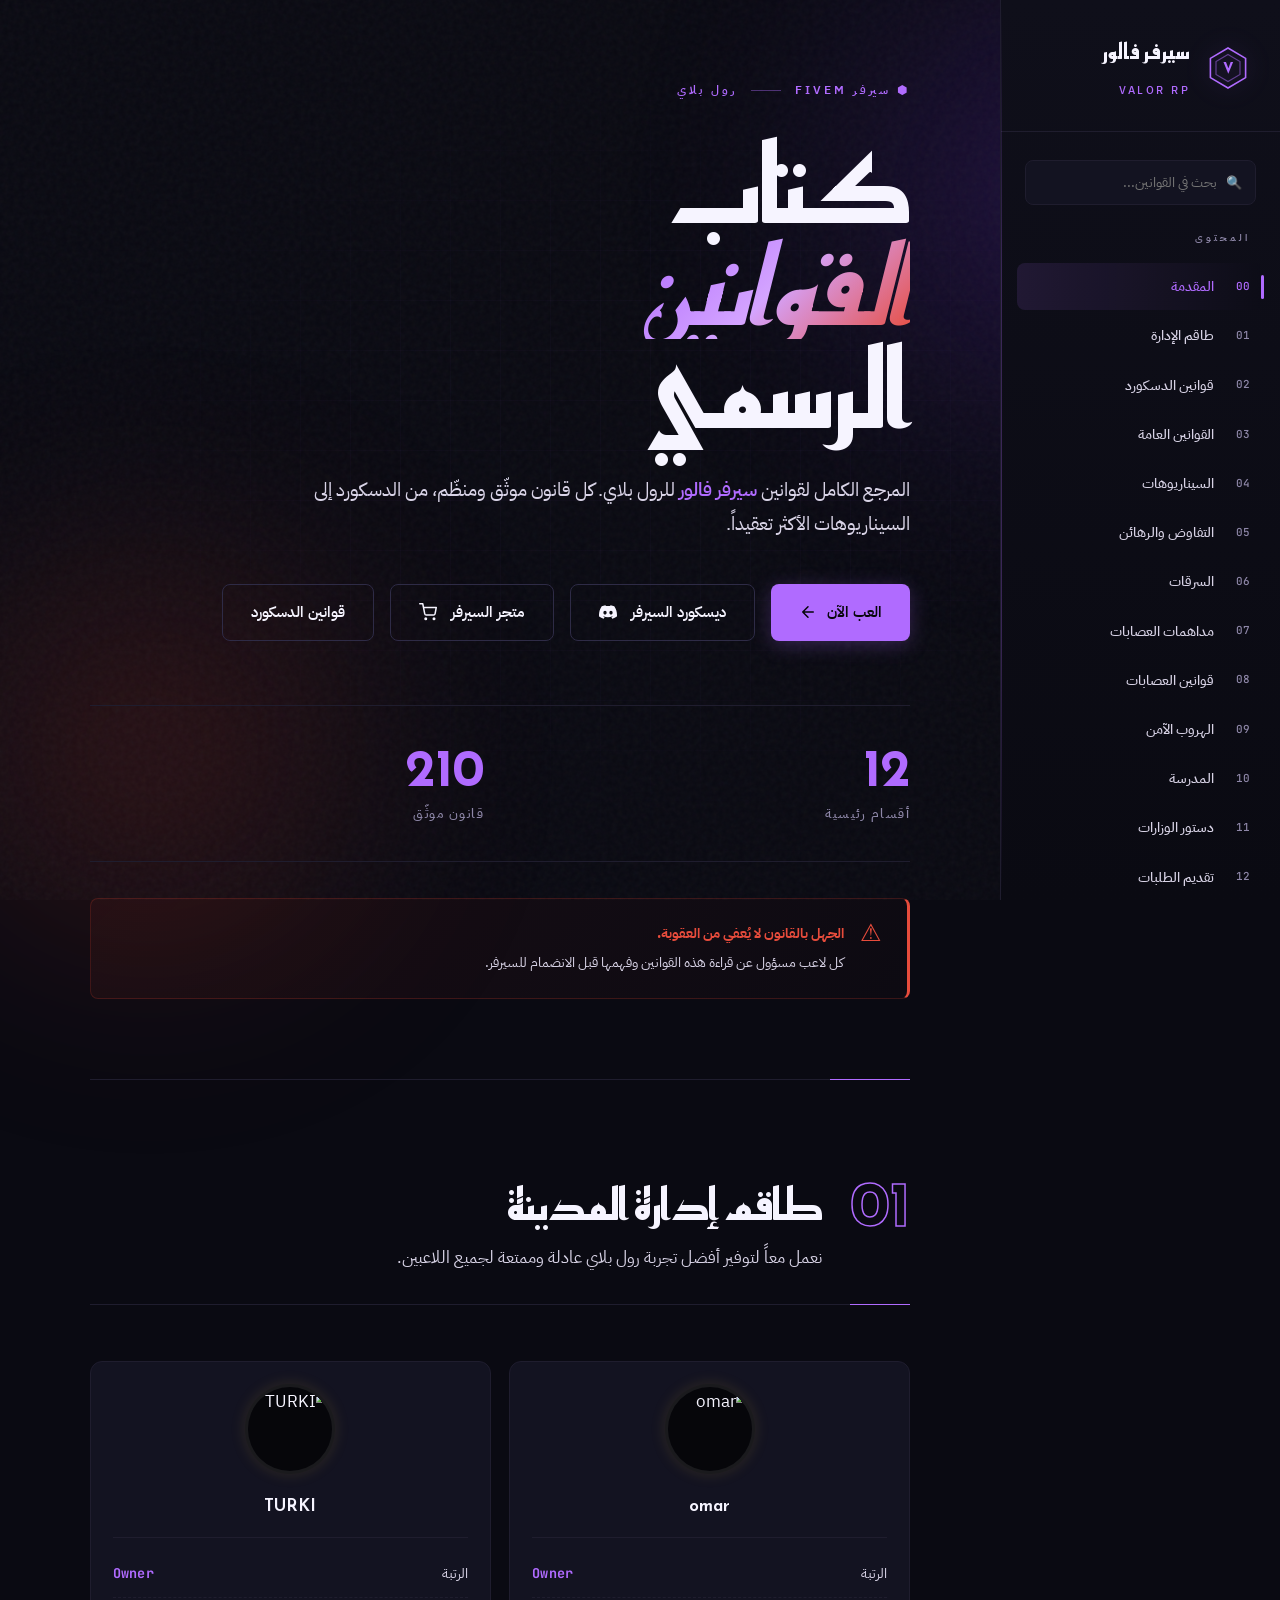
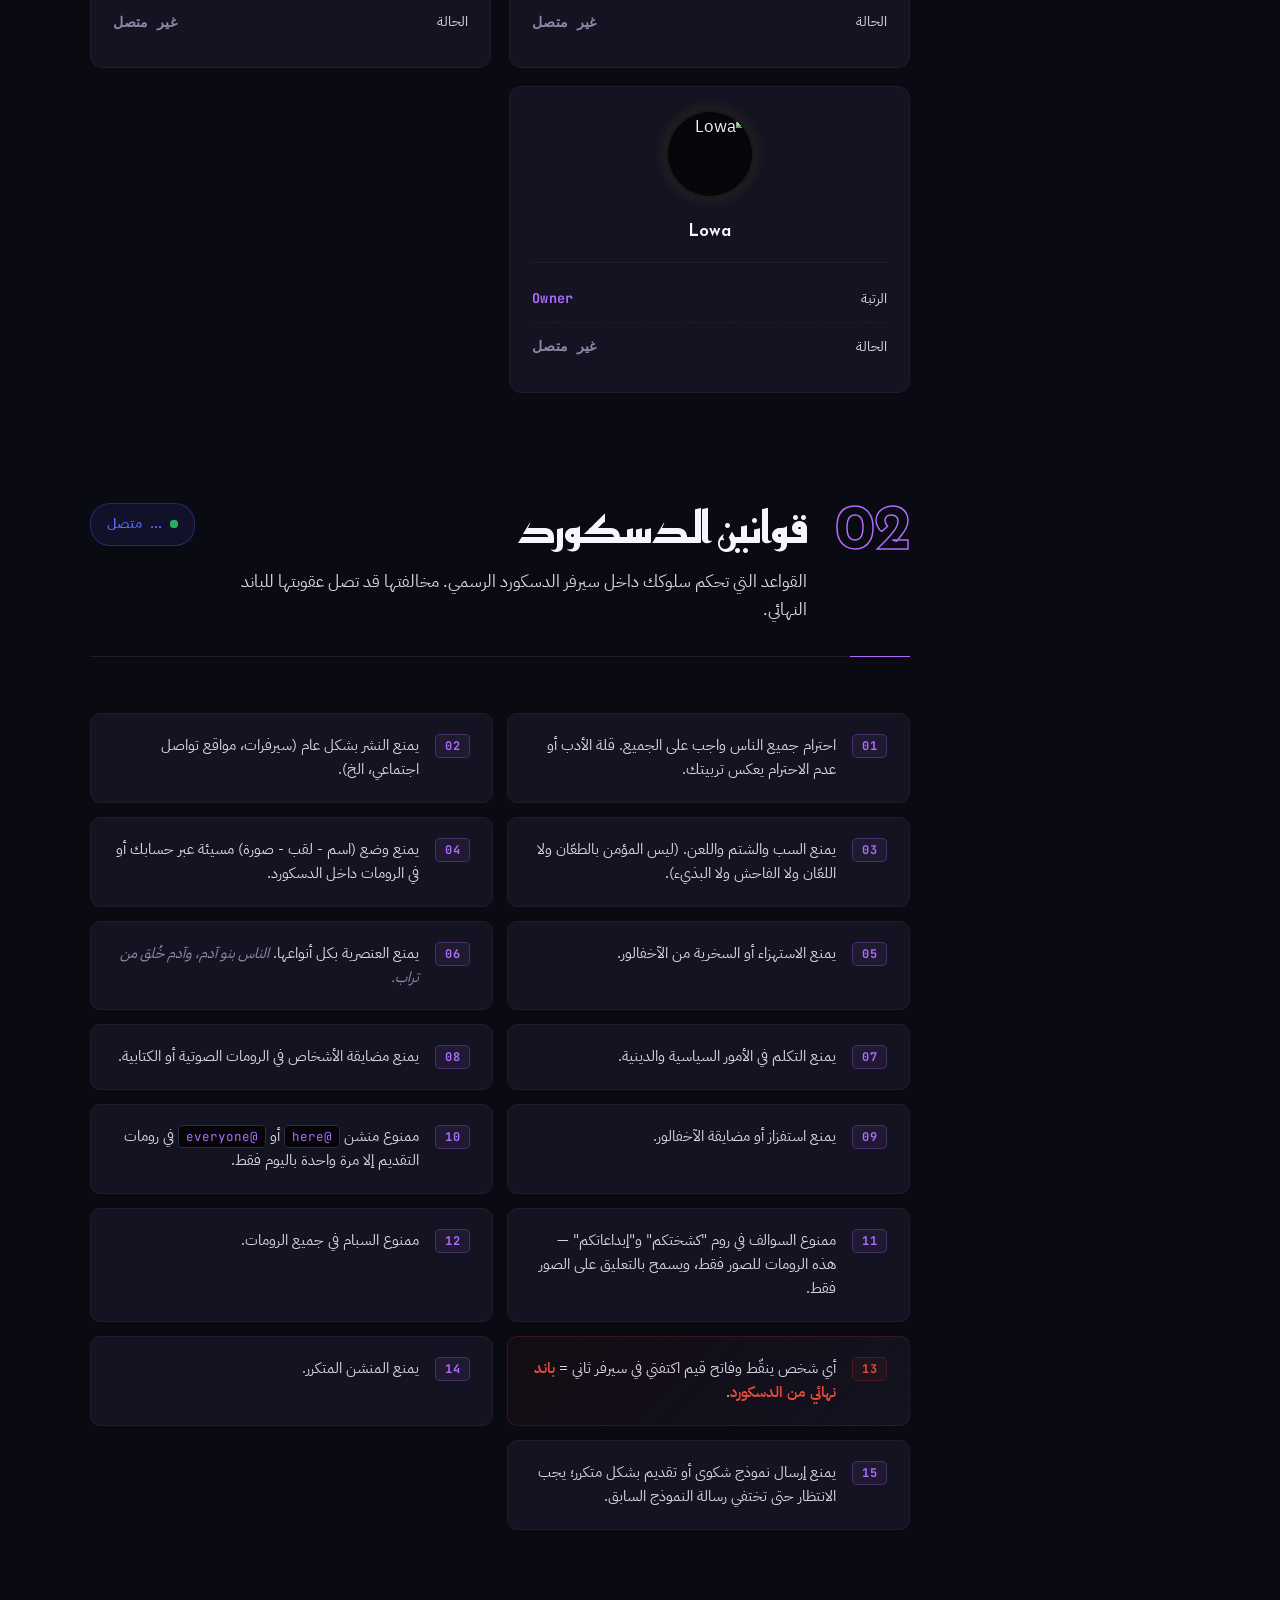
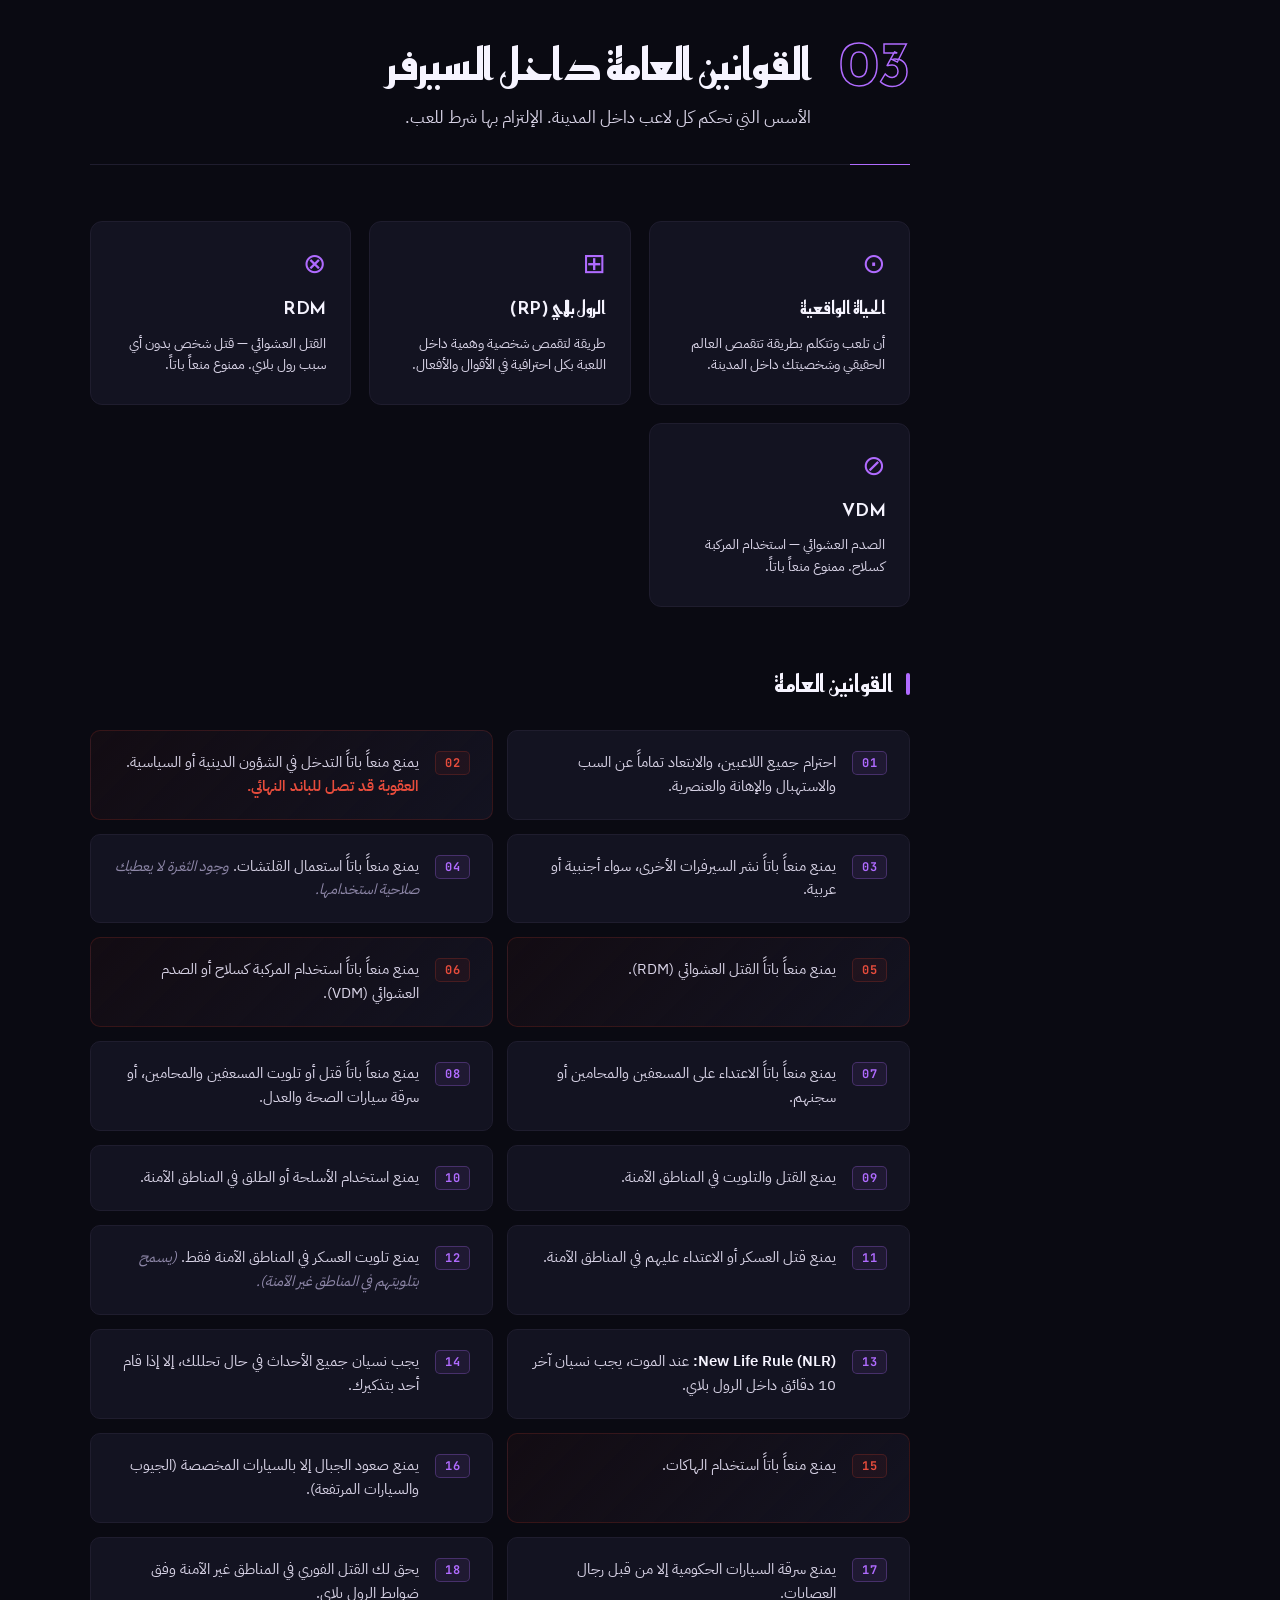
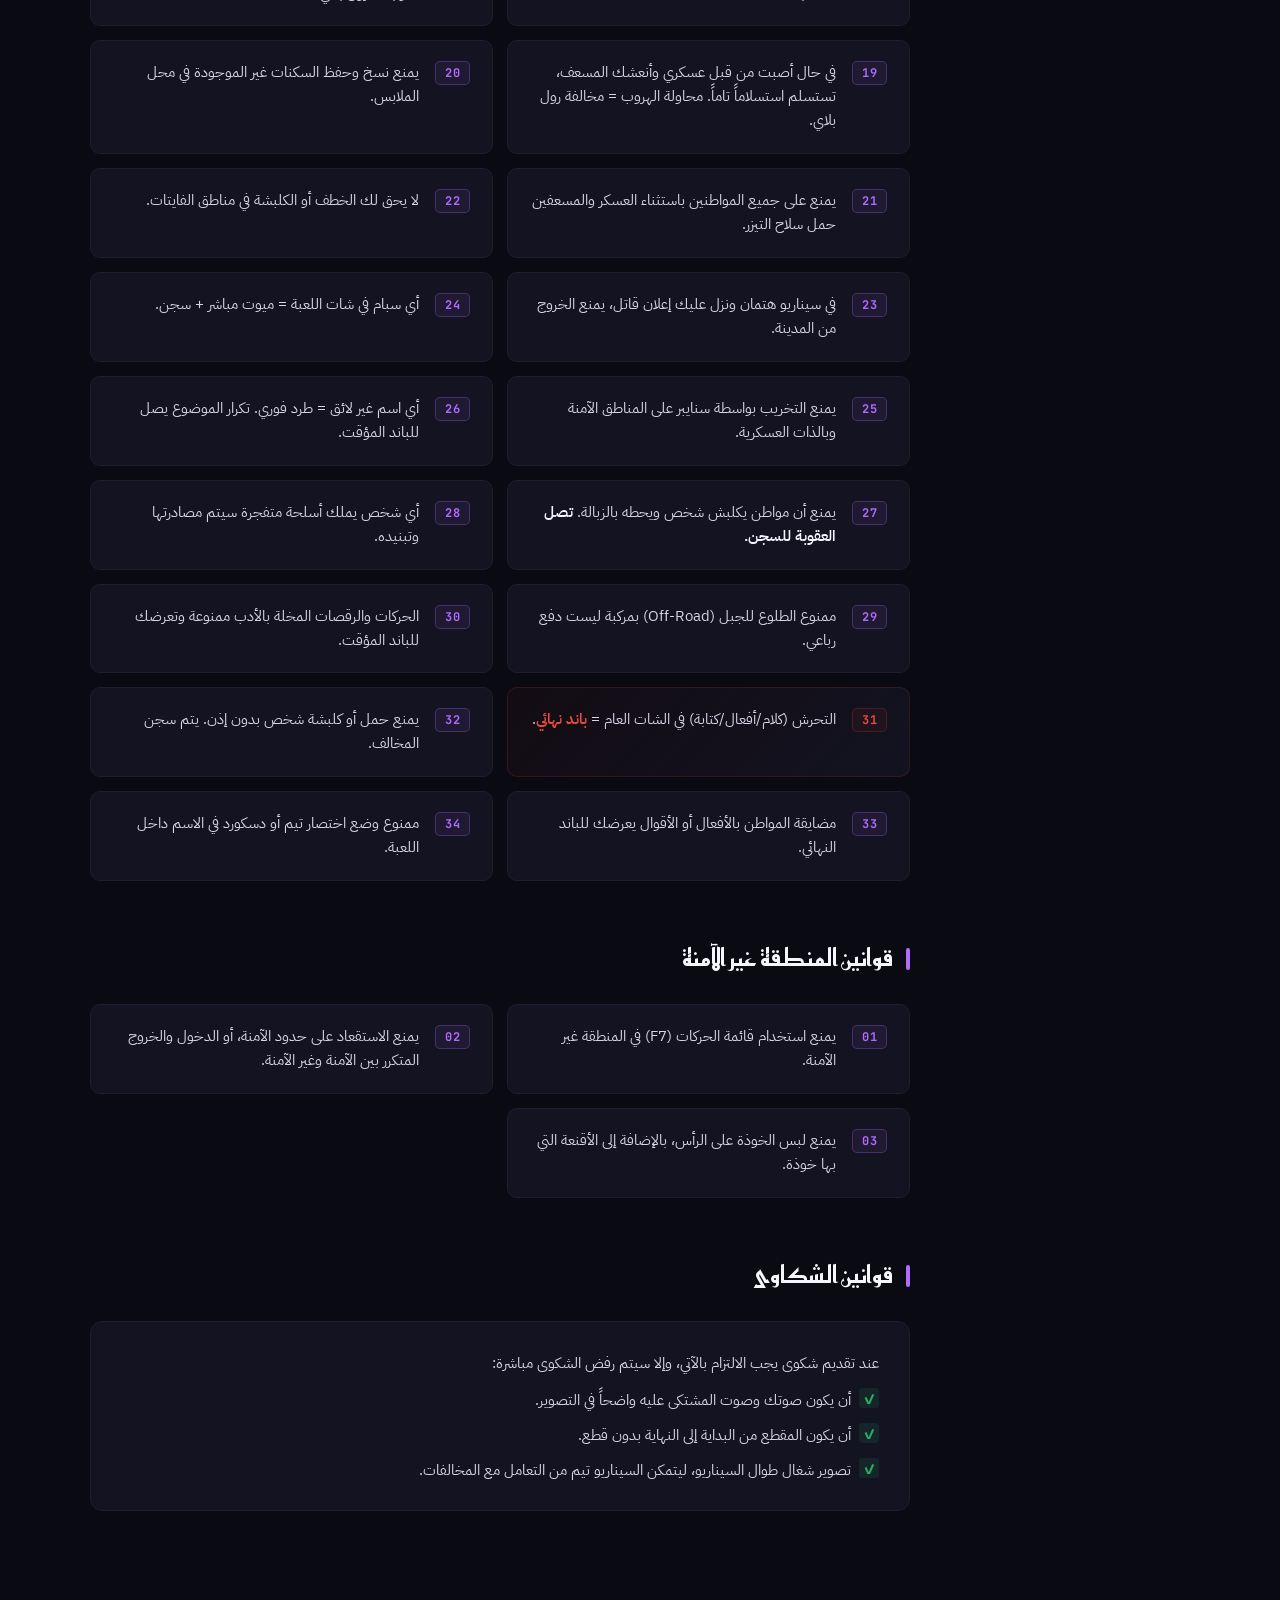
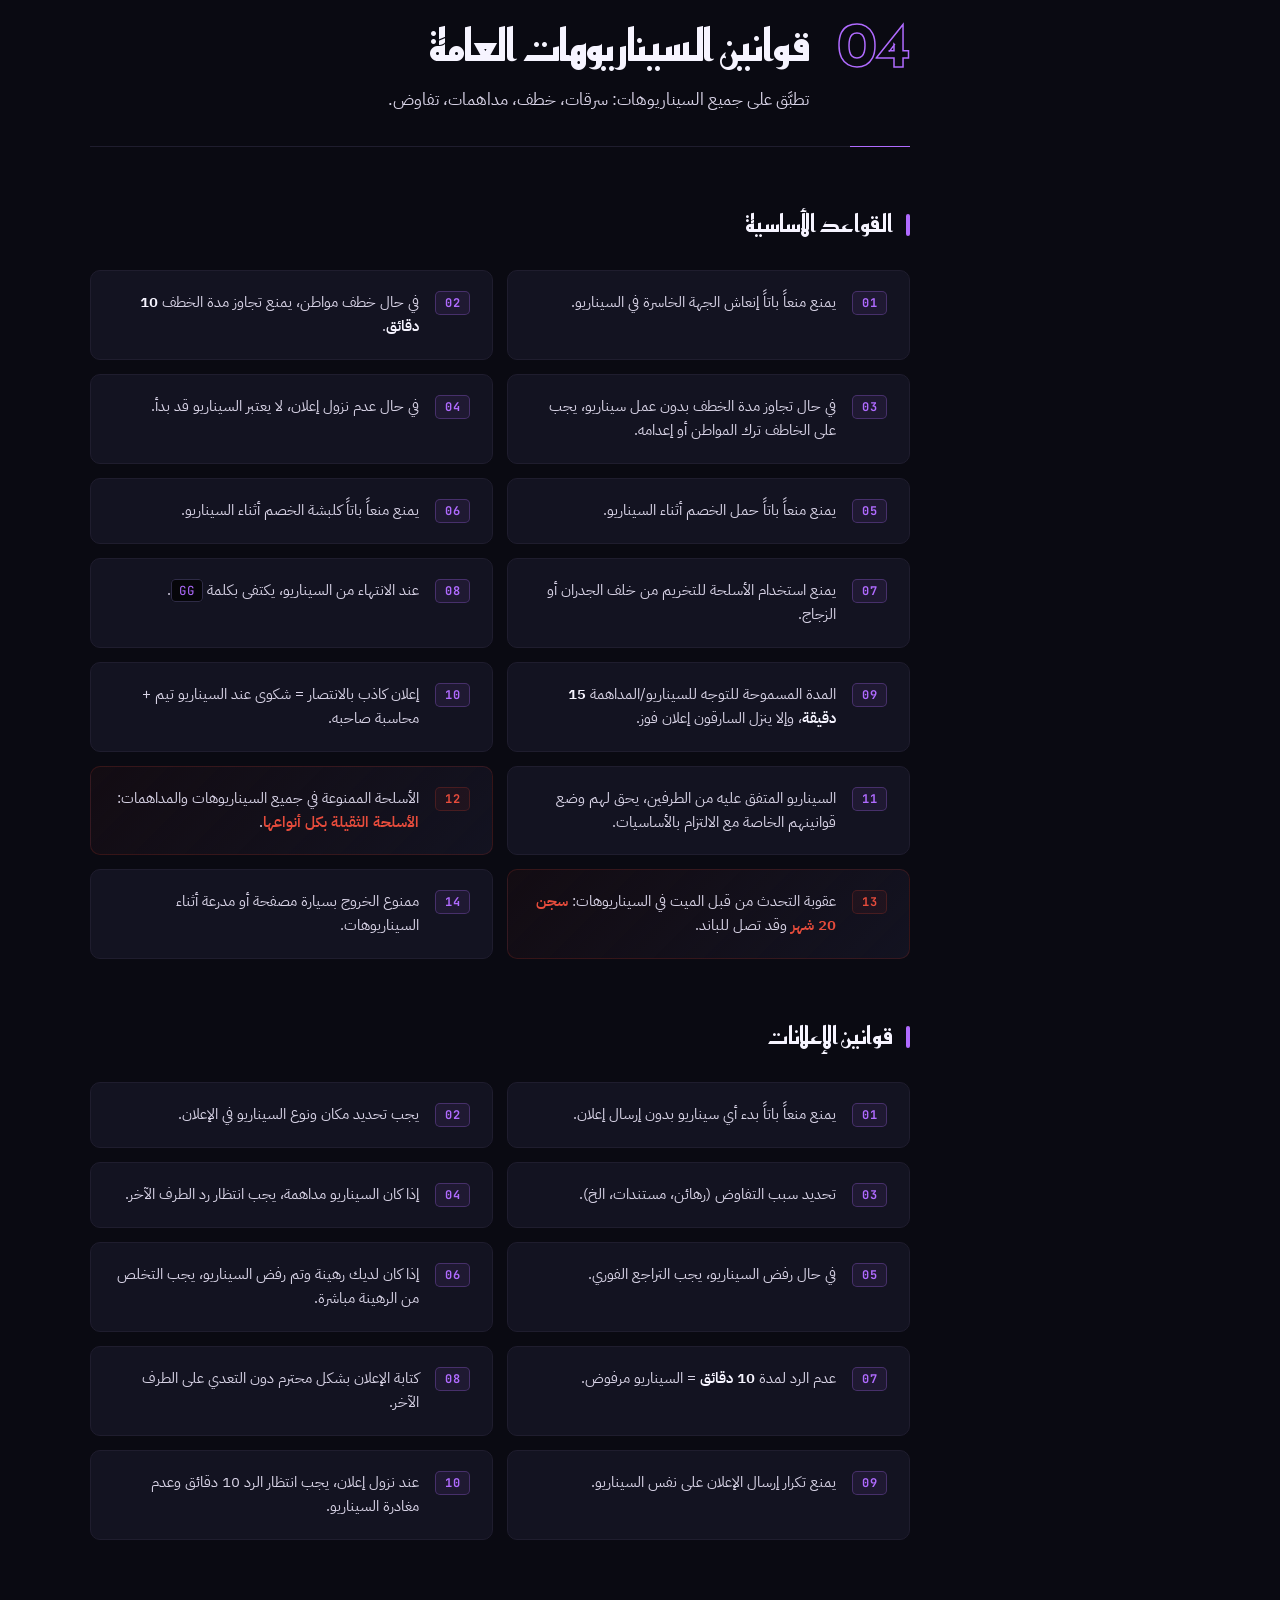
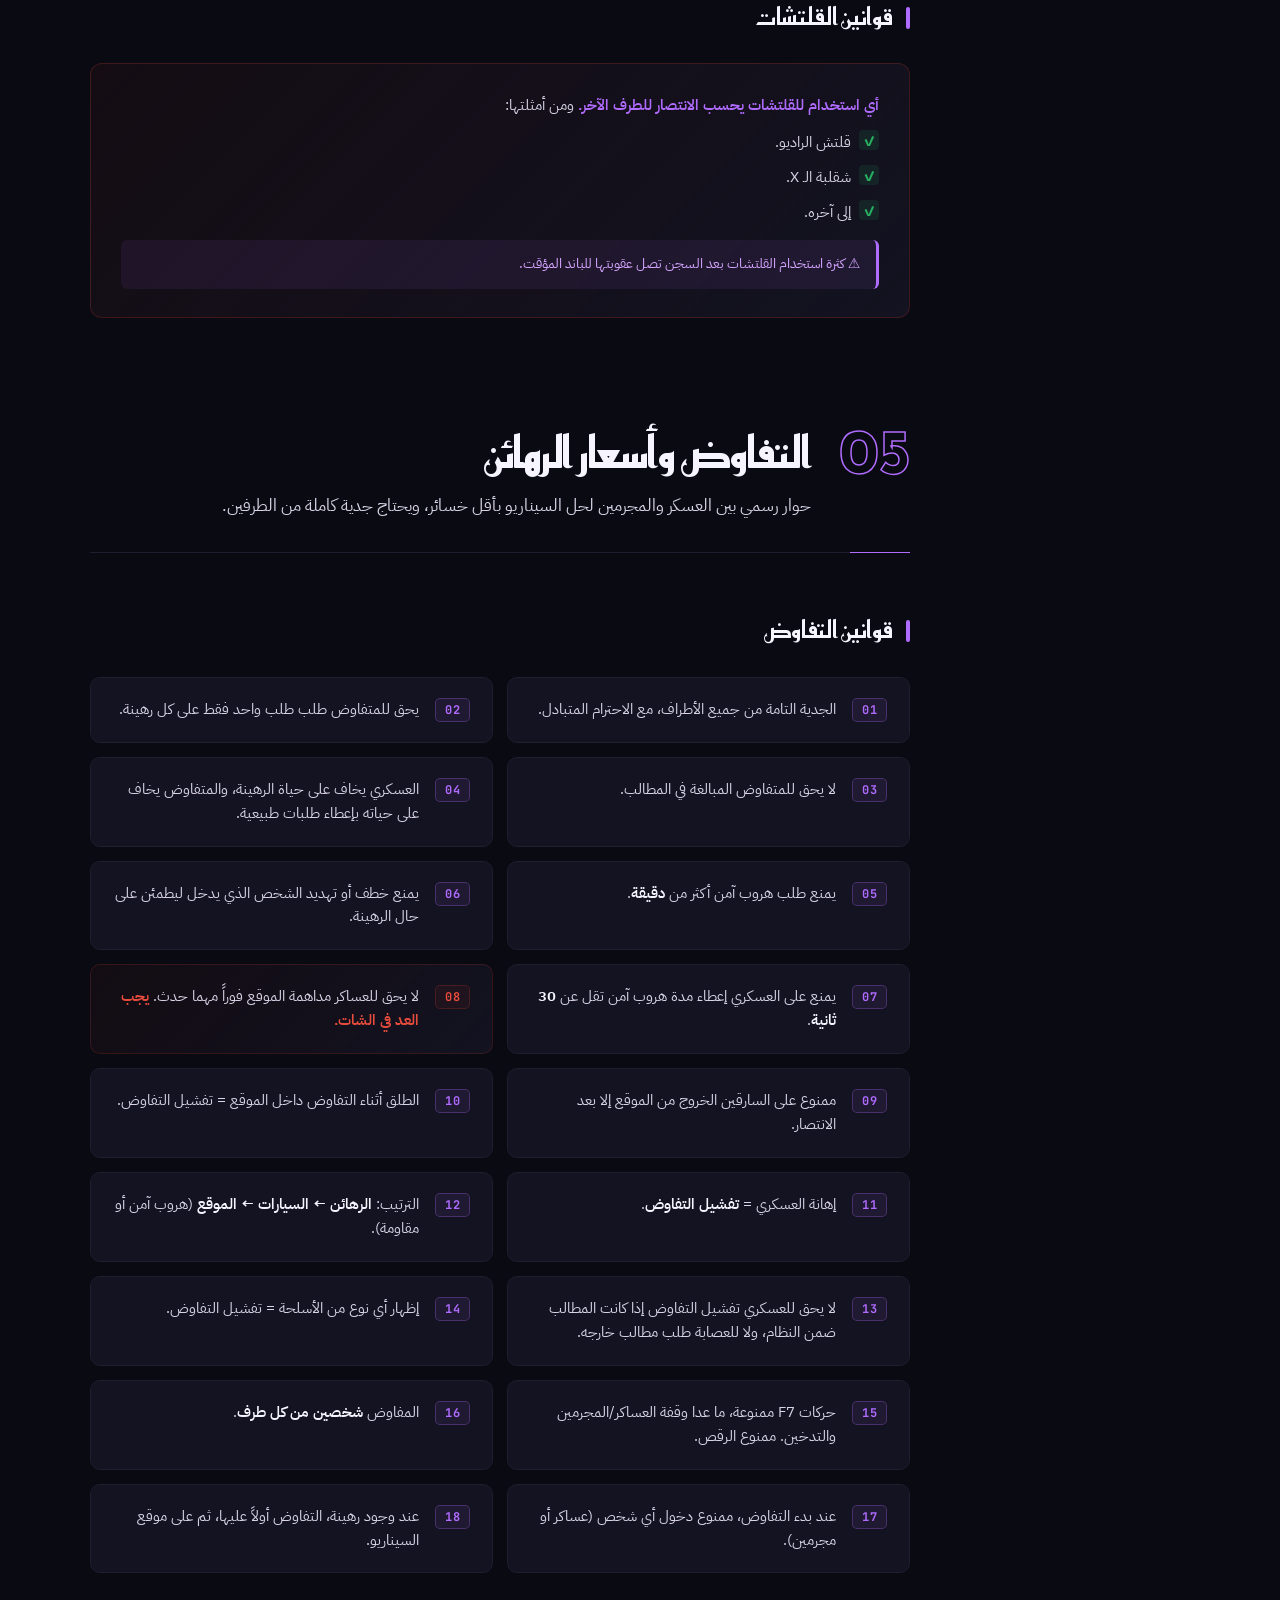
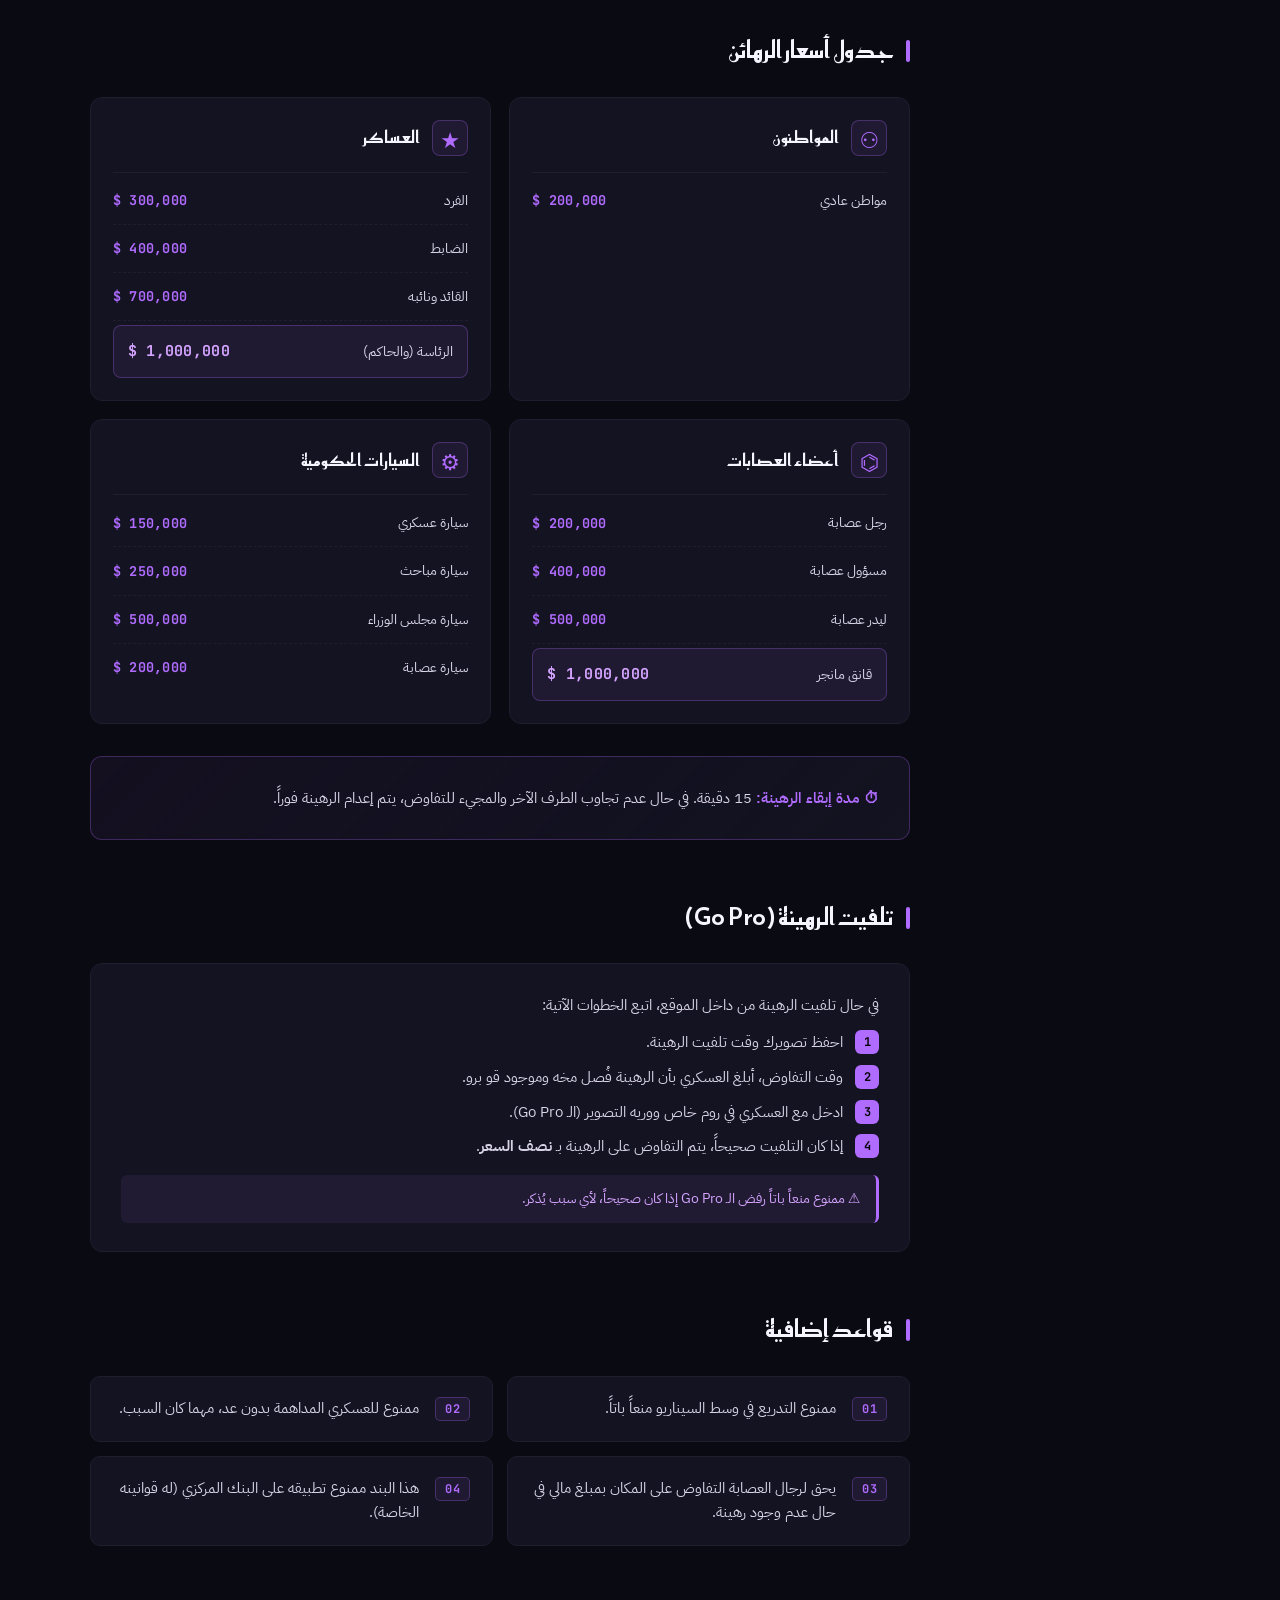
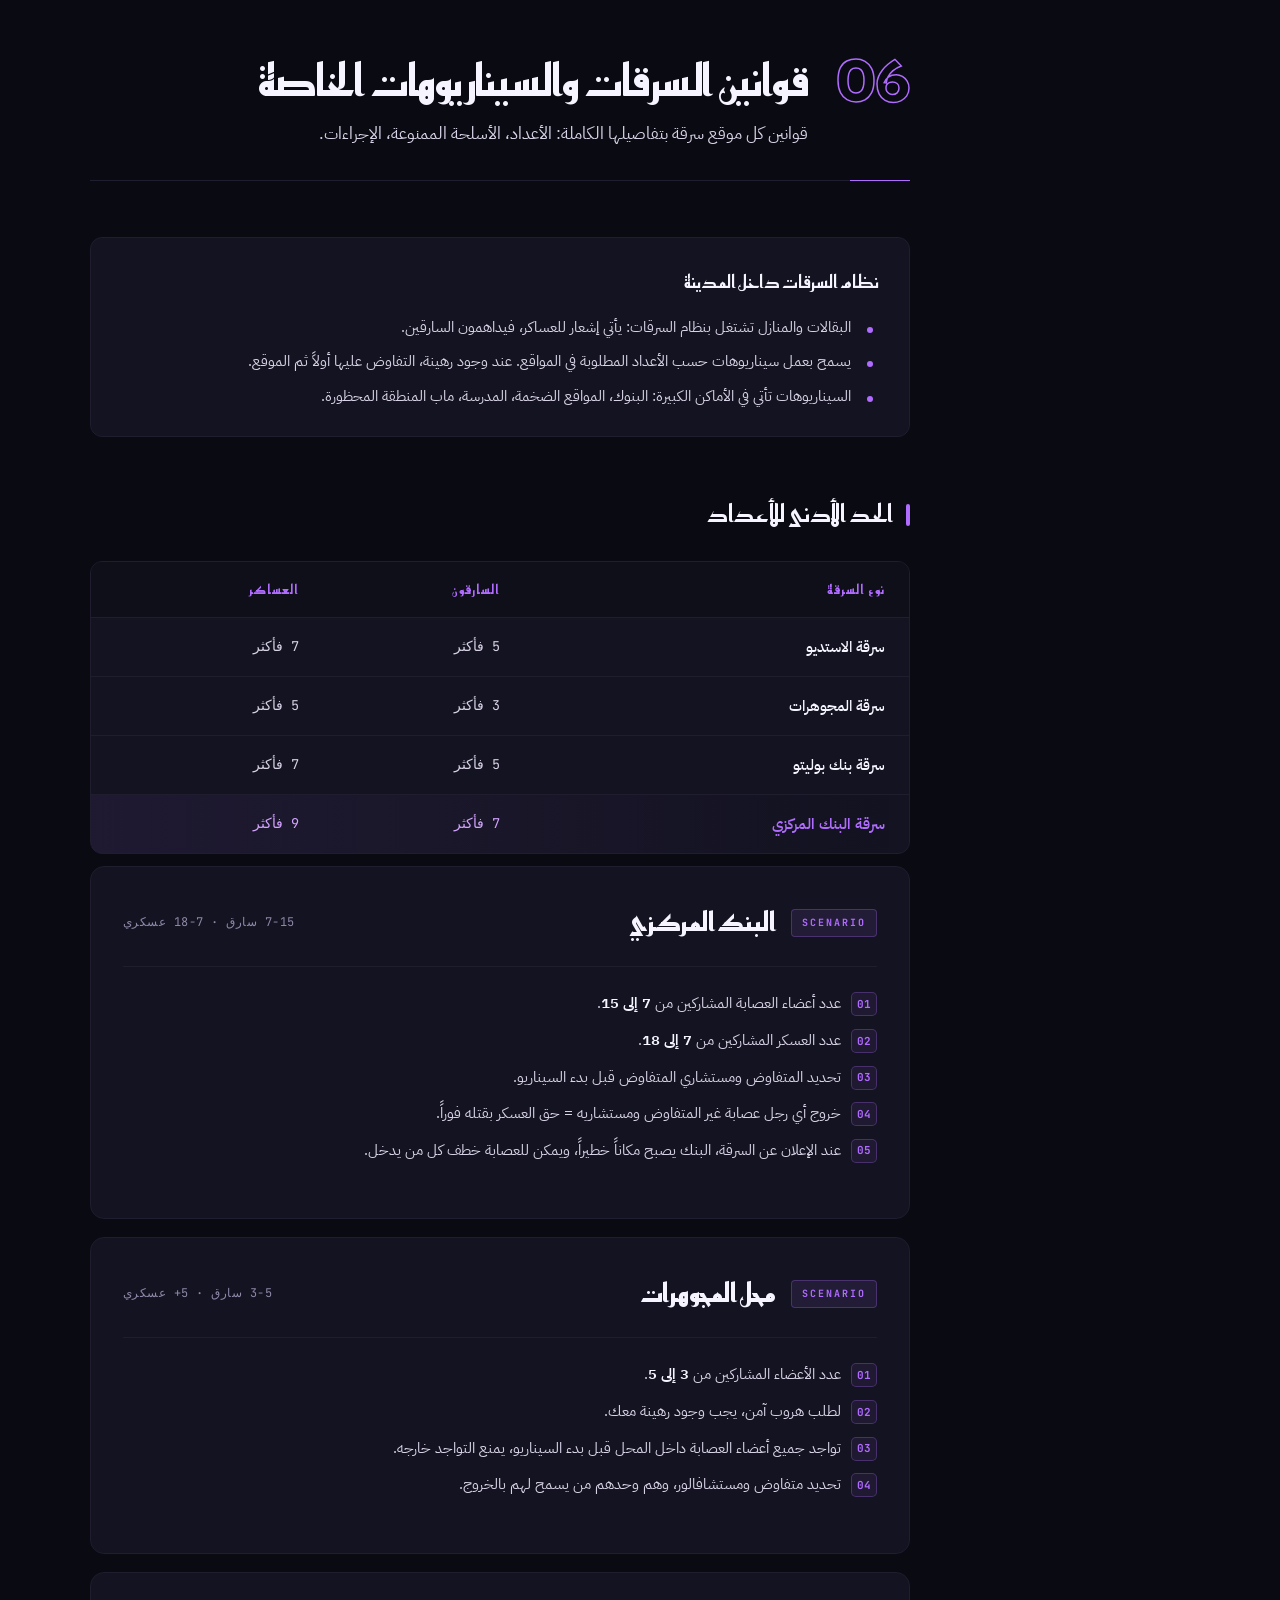
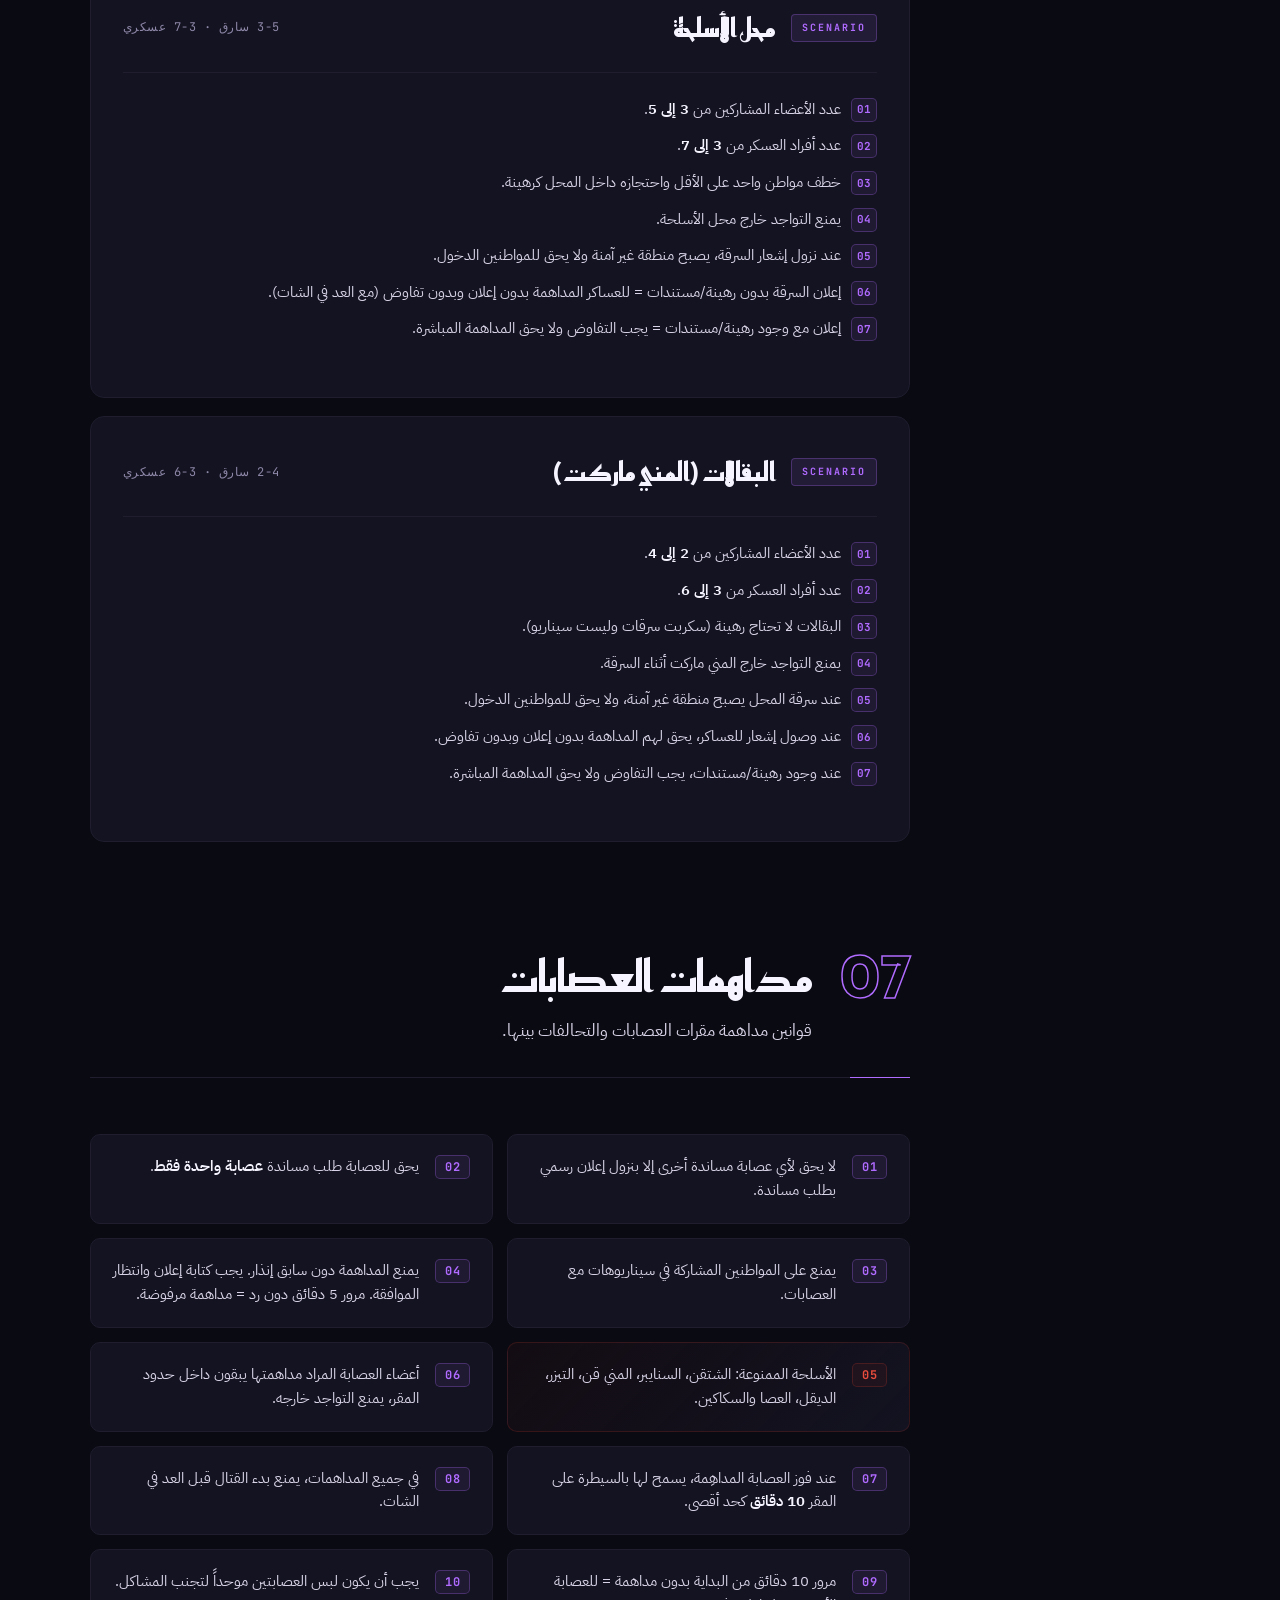
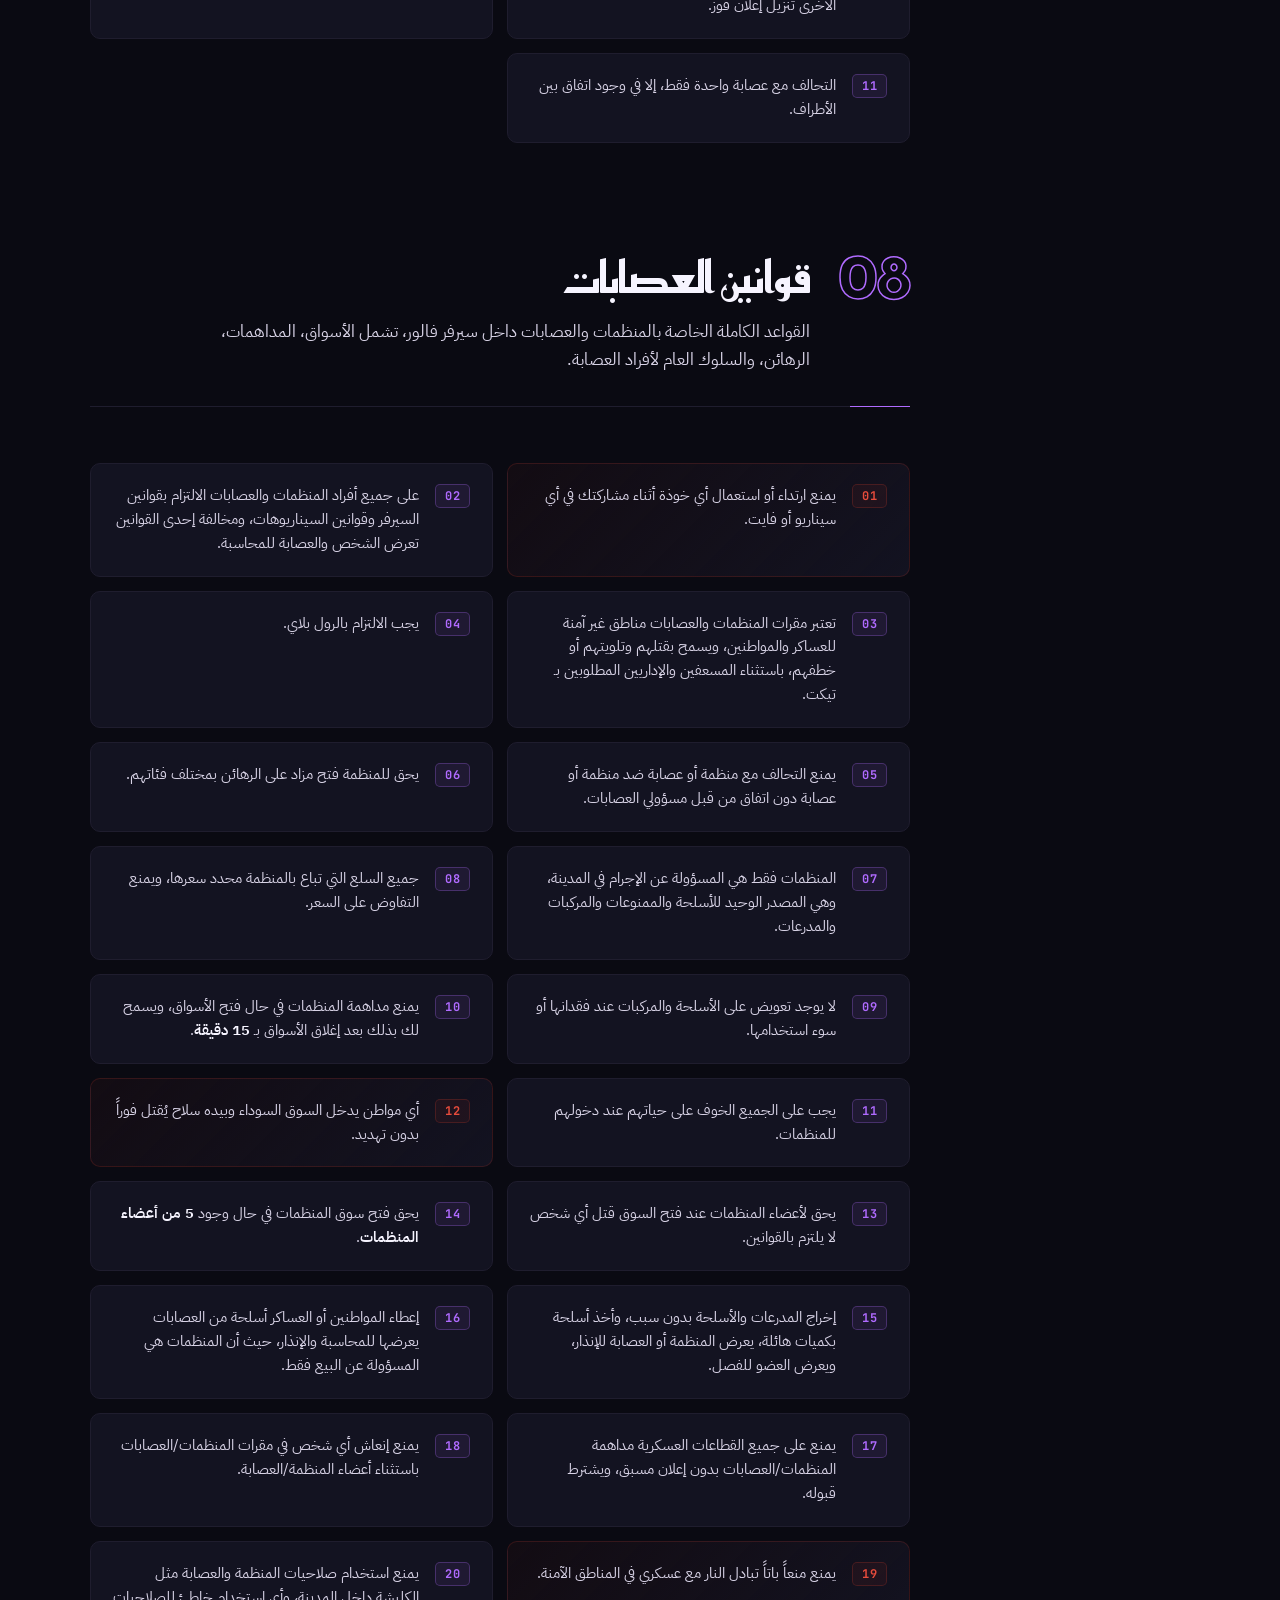
==== index.html @ 92439288 "fix: update staff members usernames and enable fallback matching" ====
<!DOCTYPE html>
<html lang="ar" dir="rtl">

<head>
    <meta charset="UTF-8">
    <meta name="viewport" content="width=device-width, initial-scale=1.0">
    <meta name="description" content="القوانين الرسمية لسيرفر فالور - Valor RP. كل قوانين الدسكورد، السيرفر، السيناريوهات، التفاوض، السرقات، والعصابات في مكان واحد.">
    <meta name="keywords" content="سيرفر فالور, Valor RP, FiveM, RP, رول بلاي, قوانين, سيرفر, دسكورد, عصابات">
    <meta property="og:title" content="سيرفر فالور | كتاب القوانين الرسمي">
    <meta property="og:description" content="القوانين الرسمية لسيرفر فالور للرول بلاي">
    <meta property="og:type" content="website">
    <meta name="theme-color" content="#0a0a12">
    <title>سيرفر فالور | كتاب القوانين الرسمي</title>
    <link rel="preconnect" href="https://fonts.googleapis.com/">
    <link rel="preconnect" href="https://fonts.gstatic.com/" crossorigin>
    <link href="https://fonts.googleapis.com/css2?family=IBM+Plex+Sans+Arabic:wght@300;400;500;600;700&amp;family=Readex+Pro:wght@300;400;500;600;700&amp;family=Reem+Kufi:wght@400;500;600;700&amp;family=JetBrains+Mono:wght@400;500;700&amp;display=swap" rel="stylesheet">
    <link rel="stylesheet" href="styles.css">
</head>

<body>
    <div class="bg-grid" aria-hidden="true"></div>
    <div class="bg-glow bg-glow-1" aria-hidden="true"></div>
    <div class="bg-glow bg-glow-2" aria-hidden="true"></div>
    <div class="bg-noise" aria-hidden="true"></div>
    <div class="loader" id="loader">
        <div class="loader-inner">
            <div class="loader-logo"><span class="loader-letter">س</span><span class="loader-letter">ي</span><span class="loader-letter">ر</span><span class="loader-letter">ف</span><span class="loader-letter">ر</span><span class="loader-letter loader-space"></span><span class="loader-letter">ف</span><span class="loader-letter">ا</span><span class="loader-letter">ل</span><span class="loader-letter">و</span><span class="loader-letter">ر</span></div>
            <div class="loader-bar">
                <div class="loader-fill"></div>
            </div>
        </div>
    </div><button class="menu-toggle" id="menuToggle" aria-label="فتح القائمة"><span></span><span></span><span></span></button>
    <div class="toast" id="toast"><span class="toast-icon">✓</span><span class="toast-text">تم نسخ رابط القانون</span></div>
    <aside class="sidebar" id="sidebar">
        <div class="sidebar-brand">
            <div class="brand-mark"><svg viewBox="0 0 60 60" fill="none">
                    <path d="M30 5 L52 18 L52 42 L30 55 L8 42 L8 18 Z" stroke="currentColor" stroke-width="2" fill="none" />
                    <path d="M30 13 L45 22 L45 38 L30 47 L15 38 L15 22 Z" stroke="currentColor" stroke-width="1.5" fill="none" opacity="0.5" /><text x="30" y="36" text-anchor="middle" font-family="Reem Kufi" font-weight="700" font-size="18" fill="currentColor">V</text>
                </svg></div>
            <div class="brand-text">
                <h1 class="brand-title">سيرفر فالور</h1><span class="brand-sub">Valor RP</span>
            </div>
        </div>
        <div class="sidebar-search">
            <div class="search-wrapper"><input type="text" id="rulesSearch" placeholder="بحث في القوانين..." aria-label="بحث في القوانين"><span class="search-icon">🔍</span></div>
        </div>
        <nav class="sidebar-nav">
            <div class="nav-label">المحتوى</div>
            <ul>
                <li><a href="#intro" class="nav-link active"><span class="nav-num">00</span><span>المقدمة</span></a></li>
                <li><a href="#staff" class="nav-link"><span class="nav-num">01</span><span>طاقم الإدارة</span></a></li>
                <li><a href="#discord" class="nav-link"><span class="nav-num">02</span><span>قوانين الدسكورد</span></a></li>
                <li><a href="#general" class="nav-link"><span class="nav-num">03</span><span>القوانين العامة</span></a></li>
                <li><a href="#scenarios" class="nav-link"><span class="nav-num">04</span><span>السيناريوهات</span></a></li>
                <li><a href="#negotiation" class="nav-link"><span class="nav-num">05</span><span>التفاوض والرهائن</span></a></li>
                <li><a href="#robberies" class="nav-link"><span class="nav-num">06</span><span>السرقات</span></a></li>
                <li><a href="#raids" class="nav-link"><span class="nav-num">07</span><span>مداهمات العصابات</span></a></li>
                <li><a href="#gangs" class="nav-link"><span class="nav-num">08</span><span>قوانين العصابات</span></a></li>
                <li><a href="#escape" class="nav-link"><span class="nav-num">09</span><span>الهروب الآمن</span></a></li>
                <li><a href="#school" class="nav-link"><span class="nav-num">10</span><span>المدرسة</span></a></li>
                <li><a href="#ministries" class="nav-link"><span class="nav-num">11</span><span>دستور الوزارات</span></a></li>
                <li><a href="#applications" class="nav-link"><span class="nav-num">12</span><span>تقديم الطلبات</span></a></li>
            </ul>
        </nav>
        <div class="sidebar-foot">
            <div class="foot-status"><span class="status-dot"></span><span>القوانين سارية</span></div>
            <div class="foot-version">الإصدار الرسمي · 2026</div>
        </div>
    </aside>
    <main class="main">
        <section class="hero" id="intro">
            <div class="hero-meta"><span class="hero-tag">⬢ سيرفر FiveM</span><span class="hero-divider"></span><span class="hero-tag">رول بلاي</span></div>
            <h1 class="hero-title"><span class="title-line">كتاب</span><span class="title-line title-accent">القوانين</span><span class="title-line">الرسمي</span></h1>
            <p class="hero-desc">المرجع الكامل لقوانين <strong>سيرفر فالور</strong> للرول بلاي. كل قانون موثّق ومنظّم، من الدسكورد إلى السيناريوهات الأكثر تعقيداً.</p>
            <div class="hero-actions"><a href="https://cfx.re/join/z5rpg9" target="_blank" class="btn btn-primary"><span>العب الآن</span><svg width="18" height="18" viewBox="0 0 24 24" fill="none">
                        <path d="M19 12H5M12 19l-7-7 7-7" stroke="currentColor" stroke-width="2" stroke-linecap="round" stroke-linejoin="round" />
                    </svg></a><a href="https://discord.gg/eMnvCsCfWV" target="_blank" class="btn btn-ghost"><span>ديسكورد السيرفر</span><svg width="18" height="18" viewBox="0 0 24 24" fill="currentColor" style="vertical-align: middle; margin-inline-start: 4px;">
                        <path d="M20.317 4.37a19.791 19.791 0 0 0-4.885-1.515.074.074 0 0 0-.079.03c-.21.375-.444.864-.608 1.25a18.27 18.27 0 0 0-5.487 0 12.64 12.64 0 0 0-.617-1.25.077.077 0 0 0-.079-.03A19.736 19.736 0 0 0 3.677 4.37a.07.07 0 0 0-.032.027C.533 9.046-.32 13.58.099 18.057a.082.082 0 0 0 .031.057 19.9 19.9 0 0 0 5.993 3.03.078.078 0 0 0 .084-.028 14.09 14.09 0 0 0 1.226-1.994.076.076 0 0 0-.041-.106 13.107 13.107 0 0 1-1.873-.894.077.077 0 0 1-.008-.128c.126-.093.252-.19.372-.287a.075.075 0 0 1 .077-.011c3.92 1.793 8.18 1.793 12.061 0a.073.073 0 0 1 .078.009c.12.099.246.196.373.289a.077.077 0 0 1-.006.127 12.299 12.299 0 0 1-1.873.894.077.077 0 0 0-.041.107 14.36 14.36 0 0 0 1.226 1.99.075.075 0 0 0 .084.03 19.86 19.86 0 0 0 6.002-3.03.077.077 0 0 0 .032-.054c.5-5.177-.838-9.674-3.549-13.66a.061.061 0 0 0-.031-.03zM8.02 15.33c-1.183 0-2.157-1.085-2.157-2.419 0-1.333.956-2.419 2.156-2.419 1.21 0 2.176 1.096 2.157 2.42 0 1.333-.956 2.418-2.156 2.418zm7.975 0c-1.183 0-2.157-1.085-2.157-2.419 0-1.333.955-2.419 2.156-2.419 1.21 0 2.176 1.096 2.157 2.42 0 1.333-.946 2.418-2.156 2.418z" />
                    </svg></a><a href="https://valor.rmz.gg/" target="_blank" class="btn btn-ghost"><span>متجر السيرفر</span><svg width="18" height="18" viewBox="0 0 24 24" fill="none" stroke="currentColor" stroke-width="2" stroke-linecap="round" stroke-linejoin="round" style="vertical-align: middle; margin-inline-start: 4px;">
                        <circle cx="9" cy="21" r="1" />
                        <circle cx="20" cy="21" r="1" />
                        <path d="M1 1h4l2.68 13.39a2 2 0 0 0 2 1.61h9.72a2 2 0 0 0 2-1.61L23 6H6" />
                    </svg></a><a href="#discord" class="btn btn-ghost">قوانين الدسكورد</a></div>
            <div class="hero-stats">
                <div class="stat">
                    <div class="stat-num" data-count="12">0</div>
                    <div class="stat-label">أقسام رئيسية</div>
                </div>
                <div class="stat">
                    <div class="stat-num" data-count="210">0</div>
                    <div class="stat-label">قانون موثّق</div>
                </div>
            </div>
            <div class="hero-warning">
                <div class="warn-icon">⚠</div>
                <div><strong>الجهل بالقانون لا يُعفي من العقوبة.</strong>كل لاعب مسؤول عن قراءة هذه القوانين وفهمها قبل الانضمام للسيرفر.</div>
            </div>
        </section>
        <section class="section" id="staff">
            <div class="section-head">
                <div class="section-num">01</div>
                <div>
                    <h2 class="section-title">طاقم إدارة المدينة</h2>
                    <p class="section-sub">نعمل معاً لتوفير أفضل تجربة رول بلاي عادلة وممتعة لجميع اللاعبين.</p>
                </div>
            </div>
            <div class="price-grids staff-grids">
                <div class="price-card staff-card" data-discord-id="1057247636832399482" data-discord-username="uddx">
                    <div class="staff-avatar-wrapper"><img src="https://r2.fivemanage.com/8fPnYDsb59MTmarWtBzFa/77065e508fd5533c5ddb23359d02e395.webp" alt="omar" class="staff-avatar" loading="lazy"></div>
                    <div class="price-card-head" style="justify-content: center; text-align: center; margin-bottom: 12px;">
                        <h4>omar</h4>
                    </div>
                    <div class="price-row"><span>الرتبة</span><strong>Owner</strong></div>
                    <div class="price-row"><span>الحالة</span><strong class="staff-status" style="color: var(--text-muted);">غير متصل</strong></div>
                </div>
                <div class="price-card staff-card" data-discord-id="1297279367344558092" data-discord-username="trr147">
                    <div class="staff-avatar-wrapper"><img src="https://r2.fivemanage.com/8fPnYDsb59MTmarWtBzFa/hq88tvd.jpg" alt="TURKI" class="staff-avatar" loading="lazy"></div>
                    <div class="price-card-head" style="justify-content: center; text-align: center; margin-bottom: 12px;">
                        <h4>TURKI</h4>
                    </div>
                    <div class="price-row"><span>الرتبة</span><strong>Owner</strong></div>
                    <div class="price-row"><span>الحالة</span><strong class="staff-status" style="color: var(--text-muted);">غير متصل</strong></div>
                </div>
                <div class="price-card staff-card" data-discord-id="766394830942634015" data-discord-username="lowa.1">
                    <div class="staff-avatar-wrapper"><img src="https://r2.fivemanage.com/8fPnYDsb59MTmarWtBzFa/f75c9744247464373a300e972e3d42a9.webp" alt="Lowa" class="staff-avatar" loading="lazy"></div>
                    <div class="price-card-head" style="justify-content: center; text-align: center; margin-bottom: 12px;">
                        <h4>Lowa</h4>
                    </div>
                    <div class="price-row"><span>الرتبة</span><strong>Owner</strong></div>
                    <div class="price-row"><span>الحالة</span><strong class="staff-status" style="color: var(--text-muted);">غير متصل</strong></div>
                </div>
            </div>
        </section>
        <section class="section" id="discord">
            <div class="section-head">
                <div class="section-num">02</div>
                <div style="flex-grow: 1;">
                    <h2 class="section-title">قوانين الدسكورد</h2>
                    <p class="section-sub">القواعد التي تحكم سلوكك داخل سيرفر الدسكورد الرسمي. مخالفتها قد تصل عقوبتها للباند النهائي.</p>
                </div>
                <div class="discord-badge-wrapper">
                    <a href="https://discord.gg/eMnvCsCfWV" target="_blank" class="discord-online-badge">
                        <span class="badge-dot"></span>
                        <span id="discordOnlineCount">...</span> متصل
                    </a>
                </div>
            </div>
            <div class="rules-grid">
                <article class="rule" id="discord-1">
                    <div class="rule-num">01</div>
                    <p>احترام جميع الناس واجب على الجميع. قلة الأدب أو عدم الاحترام يعكس تربيتك.</p><a class="rule-link" href="#discord-1" data-copy="#discord-1" aria-label="نسخ رابط القانون">#</a>
                </article>
                <article class="rule" id="discord-2">
                    <div class="rule-num">02</div>
                    <p>يمنع النشر بشكل عام (سيرفرات، مواقع تواصل اجتماعي، الخ).</p><a class="rule-link" href="#discord-2" data-copy="#discord-2" aria-label="نسخ رابط القانون">#</a>
                </article>
                <article class="rule" id="discord-3">
                    <div class="rule-num">03</div>
                    <p>يمنع السب والشتم واللعن. (ليس المؤمن بالطعّان ولا اللعّان ولا الفاحش ولا البذيء).</p><a class="rule-link" href="#discord-3" data-copy="#discord-3" aria-label="نسخ رابط القانون">#</a>
                </article>
                <article class="rule" id="discord-4">
                    <div class="rule-num">04</div>
                    <p>يمنع وضع (اسم - لقب - صورة) مسيئة عبر حسابك أو في الرومات داخل الدسكورد.</p><a class="rule-link" href="#discord-4" data-copy="#discord-4" aria-label="نسخ رابط القانون">#</a>
                </article>
                <article class="rule" id="discord-5">
                    <div class="rule-num">05</div>
                    <p>يمنع الاستهزاء أو السخرية من الآخفالور.</p><a class="rule-link" href="#discord-5" data-copy="#discord-5" aria-label="نسخ رابط القانون">#</a>
                </article>
                <article class="rule" id="discord-6">
                    <div class="rule-num">06</div>
                    <p>يمنع العنصرية بكل أنواعها. <em>الناس بنو آدم، وآدم خُلق من تراب.</em></p><a class="rule-link" href="#discord-6" data-copy="#discord-6" aria-label="نسخ رابط القانون">#</a>
                </article>
                <article class="rule" id="discord-7">
                    <div class="rule-num">07</div>
                    <p>يمنع التكلم في الأمور السياسية والدينية.</p><a class="rule-link" href="#discord-7" data-copy="#discord-7" aria-label="نسخ رابط القانون">#</a>
                </article>
                <article class="rule" id="discord-8">
                    <div class="rule-num">08</div>
                    <p>يمنع مضايقة الأشخاص في الرومات الصوتية أو الكتابية.</p><a class="rule-link" href="#discord-8" data-copy="#discord-8" aria-label="نسخ رابط القانون">#</a>
                </article>
                <article class="rule" id="discord-9">
                    <div class="rule-num">09</div>
                    <p>يمنع استفزاز أو مضايقة الآخفالور.</p><a class="rule-link" href="#discord-9" data-copy="#discord-9" aria-label="نسخ رابط القانون">#</a>
                </article>
                <article class="rule" id="discord-10">
                    <div class="rule-num">10</div>
                    <p>ممنوع منشن <code>@here</code> أو <code>@everyone</code> في رومات التقديم إلا مرة واحدة باليوم فقط.</p><a class="rule-link" href="#discord-10" data-copy="#discord-10" aria-label="نسخ رابط القانون">#</a>
                </article>
                <article class="rule" id="discord-11">
                    <div class="rule-num">11</div>
                    <p>ممنوع السوالف في روم "كشختكم" و"إبداعاتكم" — هذه الرومات للصور فقط، ويسمح بالتعليق على الصور فقط.</p><a class="rule-link" href="#discord-11" data-copy="#discord-11" aria-label="نسخ رابط القانون">#</a>
                </article>
                <article class="rule" id="discord-12">
                    <div class="rule-num">12</div>
                    <p>ممنوع السبام في جميع الرومات.</p><a class="rule-link" href="#discord-12" data-copy="#discord-12" aria-label="نسخ رابط القانون">#</a>
                </article>
                <article class="rule danger" id="discord-13">
                    <div class="rule-num">13</div>
                    <p>أي شخص ينقّط وفاتح قيم اكتفتي في سيرفر ثاني = <strong>باند نهائي من الدسكورد</strong>.</p><a class="rule-link" href="#discord-13" data-copy="#discord-13" aria-label="نسخ رابط القانون">#</a>
                </article>
                <article class="rule" id="discord-14">
                    <div class="rule-num">14</div>
                    <p>يمنع المنشن المتكرر.</p><a class="rule-link" href="#discord-14" data-copy="#discord-14" aria-label="نسخ رابط القانون">#</a>
                </article>
                <article class="rule" id="discord-15">
                    <div class="rule-num">15</div>
                    <p>يمنع إرسال نموذج شكوى أو تقديم بشكل متكرر؛ يجب الانتظار حتى تختفي رسالة النموذج السابق.</p><a class="rule-link" href="#discord-15" data-copy="#discord-15" aria-label="نسخ رابط القانون">#</a>
                </article>
            </div>
        </section>
        <section class="section" id="general">
            <div class="section-head">
                <div class="section-num">03</div>
                <div>
                    <h2 class="section-title">القوانين العامة داخل السيرفر</h2>
                    <p class="section-sub">الأسس التي تحكم كل لاعب داخل المدينة. الإلتزام بها شرط للعب.</p>
                </div>
            </div>
            <div class="concept-cards">
                <div class="concept">
                    <div class="concept-icon">⊙</div>
                    <h4>الحياة الواقعية</h4>
                    <p>أن تلعب وتتكلم بطريقة تتقمص العالم الحقيقي وشخصيتك داخل المدينة.</p>
                </div>
                <div class="concept">
                    <div class="concept-icon">⊞</div>
                    <h4>الرول بلاي (RP)</h4>
                    <p>طريقة لتقمص شخصية وهمية داخل اللعبة بكل احترافية في الأقوال والأفعال.</p>
                </div>
                <div class="concept">
                    <div class="concept-icon">⊗</div>
                    <h4>RDM</h4>
                    <p>القتل العشوائي — قتل شخص بدون أي سبب رول بلاي. ممنوع منعاً باتاً.</p>
                </div>
                <div class="concept">
                    <div class="concept-icon">⊘</div>
                    <h4>VDM</h4>
                    <p>الصدم العشوائي — استخدام المركبة كسلاح. ممنوع منعاً باتاً.</p>
                </div>
            </div>
            <h3 class="sub-heading">القوانين العامة</h3>
            <div class="rules-grid">
                <article class="rule" id="general-1">
                    <div class="rule-num">01</div>
                    <p>احترام جميع اللاعبين، والابتعاد تماماً عن السب والاستهبال والإهانة والعنصرية.</p><a class="rule-link" href="#general-1" data-copy="#general-1" aria-label="نسخ رابط القانون">#</a>
                </article>
                <article class="rule danger" id="general-2">
                    <div class="rule-num">02</div>
                    <p>يمنع منعاً باتاً التدخل في الشؤون الدينية أو السياسية. <strong>العقوبة قد تصل للباند النهائي.</strong></p><a class="rule-link" href="#general-2" data-copy="#general-2" aria-label="نسخ رابط القانون">#</a>
                </article>
                <article class="rule" id="general-3">
                    <div class="rule-num">03</div>
                    <p>يمنع منعاً باتاً نشر السيرفرات الأخرى، سواء أجنبية أو عربية.</p><a class="rule-link" href="#general-3" data-copy="#general-3" aria-label="نسخ رابط القانون">#</a>
                </article>
                <article class="rule" id="general-4">
                    <div class="rule-num">04</div>
                    <p>يمنع منعاً باتاً استعمال القلتشات. <em>وجود الثغرة لا يعطيك صلاحية استخدامها.</em></p><a class="rule-link" href="#general-4" data-copy="#general-4" aria-label="نسخ رابط القانون">#</a>
                </article>
                <article class="rule danger" id="general-5">
                    <div class="rule-num">05</div>
                    <p>يمنع منعاً باتاً القتل العشوائي (RDM).</p><a class="rule-link" href="#general-5" data-copy="#general-5" aria-label="نسخ رابط القانون">#</a>
                </article>
                <article class="rule danger" id="general-6">
                    <div class="rule-num">06</div>
                    <p>يمنع منعاً باتاً استخدام المركبة كسلاح أو الصدم العشوائي (VDM).</p><a class="rule-link" href="#general-6" data-copy="#general-6" aria-label="نسخ رابط القانون">#</a>
                </article>
                <article class="rule" id="general-7">
                    <div class="rule-num">07</div>
                    <p>يمنع منعاً باتاً الاعتداء على المسعفين والمحامين أو سجنهم.</p><a class="rule-link" href="#general-7" data-copy="#general-7" aria-label="نسخ رابط القانون">#</a>
                </article>
                <article class="rule" id="general-8">
                    <div class="rule-num">08</div>
                    <p>يمنع منعاً باتاً قتل أو تلويت المسعفين والمحامين، أو سرقة سيارات الصحة والعدل.</p><a class="rule-link" href="#general-8" data-copy="#general-8" aria-label="نسخ رابط القانون">#</a>
                </article>
                <article class="rule" id="general-9">
                    <div class="rule-num">09</div>
                    <p>يمنع القتل والتلويت في المناطق الآمنة.</p><a class="rule-link" href="#general-9" data-copy="#general-9" aria-label="نسخ رابط القانون">#</a>
                </article>
                <article class="rule" id="general-10">
                    <div class="rule-num">10</div>
                    <p>يمنع استخدام الأسلحة أو الطلق في المناطق الآمنة.</p><a class="rule-link" href="#general-10" data-copy="#general-10" aria-label="نسخ رابط القانون">#</a>
                </article>
                <article class="rule" id="general-11">
                    <div class="rule-num">11</div>
                    <p>يمنع قتل العسكر أو الاعتداء عليهم في المناطق الآمنة.</p><a class="rule-link" href="#general-11" data-copy="#general-11" aria-label="نسخ رابط القانون">#</a>
                </article>
                <article class="rule" id="general-12">
                    <div class="rule-num">12</div>
                    <p>يمنع تلويت العسكر في المناطق الآمنة فقط. <em>(يسمح بتلويتهم في المناطق غير الآمنة).</em></p><a class="rule-link" href="#general-12" data-copy="#general-12" aria-label="نسخ رابط القانون">#</a>
                </article>
                <article class="rule" id="general-13">
                    <div class="rule-num">13</div>
                    <p><strong>New Life Rule (NLR):</strong> عند الموت، يجب نسيان آخر 10 دقائق داخل الرول بلاي.</p><a class="rule-link" href="#general-13" data-copy="#general-13" aria-label="نسخ رابط القانون">#</a>
                </article>
                <article class="rule" id="general-14">
                    <div class="rule-num">14</div>
                    <p>يجب نسيان جميع الأحداث في حال تحللك، إلا إذا قام أحد بتذكيرك.</p><a class="rule-link" href="#general-14" data-copy="#general-14" aria-label="نسخ رابط القانون">#</a>
                </article>
                <article class="rule danger" id="general-15">
                    <div class="rule-num">15</div>
                    <p>يمنع منعاً باتاً استخدام الهاكات.</p><a class="rule-link" href="#general-15" data-copy="#general-15" aria-label="نسخ رابط القانون">#</a>
                </article>
                <article class="rule" id="general-16">
                    <div class="rule-num">16</div>
                    <p>يمنع صعود الجبال إلا بالسيارات المخصصة (الجيوب والسيارات المرتفعة).</p><a class="rule-link" href="#general-16" data-copy="#general-16" aria-label="نسخ رابط القانون">#</a>
                </article>
                <article class="rule" id="general-17">
                    <div class="rule-num">17</div>
                    <p>يمنع سرقة السيارات الحكومية إلا من قبل رجال العصابات.</p><a class="rule-link" href="#general-17" data-copy="#general-17" aria-label="نسخ رابط القانون">#</a>
                </article>
                <article class="rule" id="general-18">
                    <div class="rule-num">18</div>
                    <p>يحق لك القتل الفوري في المناطق غير الآمنة وفق ضوابط الرول بلاي.</p><a class="rule-link" href="#general-18" data-copy="#general-18" aria-label="نسخ رابط القانون">#</a>
                </article>
                <article class="rule" id="general-19">
                    <div class="rule-num">19</div>
                    <p>في حال أصبت من قبل عسكري وأنعشك المسعف، تستسلم استسلاماً تاماً. محاولة الهروب = مخالفة رول بلاي.</p><a class="rule-link" href="#general-19" data-copy="#general-19" aria-label="نسخ رابط القانون">#</a>
                </article>
                <article class="rule" id="general-20">
                    <div class="rule-num">20</div>
                    <p>يمنع نسخ وحفظ السكنات غير الموجودة في محل الملابس.</p><a class="rule-link" href="#general-20" data-copy="#general-20" aria-label="نسخ رابط القانون">#</a>
                </article>
                <article class="rule" id="general-21">
                    <div class="rule-num">21</div>
                    <p>يمنع على جميع المواطنين باستثناء العسكر والمسعفين حمل سلاح التيزر.</p><a class="rule-link" href="#general-21" data-copy="#general-21" aria-label="نسخ رابط القانون">#</a>
                </article>
                <article class="rule" id="general-22">
                    <div class="rule-num">22</div>
                    <p>لا يحق لك الخطف أو الكلبشة في مناطق الفايتات.</p><a class="rule-link" href="#general-22" data-copy="#general-22" aria-label="نسخ رابط القانون">#</a>
                </article>
                <article class="rule" id="general-23">
                    <div class="rule-num">23</div>
                    <p>في سيناريو هتمان ونزل عليك إعلان قاتل، يمنع الخروج من المدينة.</p><a class="rule-link" href="#general-23" data-copy="#general-23" aria-label="نسخ رابط القانون">#</a>
                </article>
                <article class="rule" id="general-24">
                    <div class="rule-num">24</div>
                    <p>أي سبام في شات اللعبة = ميوت مباشر + سجن.</p><a class="rule-link" href="#general-24" data-copy="#general-24" aria-label="نسخ رابط القانون">#</a>
                </article>
                <article class="rule" id="general-25">
                    <div class="rule-num">25</div>
                    <p>يمنع التخريب بواسطة سنايبر على المناطق الآمنة وبالذات العسكرية.</p><a class="rule-link" href="#general-25" data-copy="#general-25" aria-label="نسخ رابط القانون">#</a>
                </article>
                <article class="rule" id="general-26">
                    <div class="rule-num">26</div>
                    <p>أي اسم غير لائق = طرد فوري. تكرار الموضوع يصل للباند المؤقت.</p><a class="rule-link" href="#general-26" data-copy="#general-26" aria-label="نسخ رابط القانون">#</a>
                </article>
                <article class="rule" id="general-27">
                    <div class="rule-num">27</div>
                    <p>يمنع أن مواطن يكلبش شخص ويحطه بالزبالة. <strong>تصل العقوبة للسجن.</strong></p><a class="rule-link" href="#general-27" data-copy="#general-27" aria-label="نسخ رابط القانون">#</a>
                </article>
                <article class="rule" id="general-28">
                    <div class="rule-num">28</div>
                    <p>أي شخص يملك أسلحة متفجرة سيتم مصادرتها وتبنيده.</p><a class="rule-link" href="#general-28" data-copy="#general-28" aria-label="نسخ رابط القانون">#</a>
                </article>
                <article class="rule" id="general-29">
                    <div class="rule-num">29</div>
                    <p>ممنوع الطلوع للجبل (Off-Road) بمركبة ليست دفع رباعي.</p><a class="rule-link" href="#general-29" data-copy="#general-29" aria-label="نسخ رابط القانون">#</a>
                </article>
                <article class="rule" id="general-30">
                    <div class="rule-num">30</div>
                    <p>الحركات والرقصات المخلة بالأدب ممنوعة وتعرضك للباند المؤقت.</p><a class="rule-link" href="#general-30" data-copy="#general-30" aria-label="نسخ رابط القانون">#</a>
                </article>
                <article class="rule danger" id="general-31">
                    <div class="rule-num">31</div>
                    <p>التحرش (كلام/أفعال/كتابة) في الشات العام = <strong>باند نهائي</strong>.</p><a class="rule-link" href="#general-31" data-copy="#general-31" aria-label="نسخ رابط القانون">#</a>
                </article>
                <article class="rule" id="general-32">
                    <div class="rule-num">32</div>
                    <p>يمنع حمل أو كلبشة شخص بدون إذن. يتم سجن المخالف.</p><a class="rule-link" href="#general-32" data-copy="#general-32" aria-label="نسخ رابط القانون">#</a>
                </article>
                <article class="rule" id="general-33">
                    <div class="rule-num">33</div>
                    <p>مضايقة المواطن بالأفعال أو الأقوال يعرضك للباند النهائي.</p><a class="rule-link" href="#general-33" data-copy="#general-33" aria-label="نسخ رابط القانون">#</a>
                </article>
                <article class="rule" id="general-34">
                    <div class="rule-num">34</div>
                    <p>ممنوع وضع اختصار تيم أو دسكورد في الاسم داخل اللعبة.</p><a class="rule-link" href="#general-34" data-copy="#general-34" aria-label="نسخ رابط القانون">#</a>
                </article>
            </div>
            <h3 class="sub-heading" id="general-unsafe">قوانين المنطقة غير الآمنة</h3>
            <div class="rules-grid">
                <article class="rule" id="general-unsafe-1">
                    <div class="rule-num">01</div>
                    <p>يمنع استخدام قائمة الحركات (F7) في المنطقة غير الآمنة.</p><a class="rule-link" href="#general-unsafe-1" data-copy="#general-unsafe-1" aria-label="نسخ رابط القانون">#</a>
                </article>
                <article class="rule" id="general-unsafe-2">
                    <div class="rule-num">02</div>
                    <p>يمنع الاستقعاد على حدود الآمنة، أو الدخول والخروج المتكرر بين الآمنة وغير الآمنة.</p><a class="rule-link" href="#general-unsafe-2" data-copy="#general-unsafe-2" aria-label="نسخ رابط القانون">#</a>
                </article>
                <article class="rule" id="general-unsafe-3">
                    <div class="rule-num">03</div>
                    <p>يمنع لبس الخوذة على الرأس، بالإضافة إلى الأقنعة التي بها خوذة.</p><a class="rule-link" href="#general-unsafe-3" data-copy="#general-unsafe-3" aria-label="نسخ رابط القانون">#</a>
                </article>
            </div>
            <h3 class="sub-heading" id="general-complaints">قوانين الشكاوى</h3>
            <div class="info-box">
                <p>عند تقديم شكوى يجب الالتزام بالآتي، وإلا سيتم رفض الشكوى مباشرة:</p>
                <ul class="check-list">
                    <li>أن يكون صوتك وصوت المشتكى عليه واضحاً في التصوير.</li>
                    <li>أن يكون المقطع من البداية إلى النهاية بدون قطع.</li>
                    <li>تصوير شغال طوال السيناريو، ليتمكن السيناريو تيم من التعامل مع المخالفات.</li>
                </ul>
            </div>
        </section>
        <section class="section" id="scenarios">
            <div class="section-head">
                <div class="section-num">04</div>
                <div>
                    <h2 class="section-title">قوانين السيناريوهات العامة</h2>
                    <p class="section-sub">تطبَّق على جميع السيناريوهات: سرقات، خطف، مداهمات، تفاوض.</p>
                </div>
            </div>
            <h3 class="sub-heading">القواعد الأساسية</h3>
            <div class="rules-grid">
                <article class="rule" id="scenarios-1">
                    <div class="rule-num">01</div>
                    <p>يمنع منعاً باتاً إنعاش الجهة الخاسرة في السيناريو.</p><a class="rule-link" href="#scenarios-1" data-copy="#scenarios-1" aria-label="نسخ رابط القانون">#</a>
                </article>
                <article class="rule" id="scenarios-2">
                    <div class="rule-num">02</div>
                    <p>في حال خطف مواطن، يمنع تجاوز مدة الخطف <strong>10 دقائق</strong>.</p><a class="rule-link" href="#scenarios-2" data-copy="#scenarios-2" aria-label="نسخ رابط القانون">#</a>
                </article>
                <article class="rule" id="scenarios-3">
                    <div class="rule-num">03</div>
                    <p>في حال تجاوز مدة الخطف بدون عمل سيناريو، يجب على الخاطف ترك المواطن أو إعدامه.</p><a class="rule-link" href="#scenarios-3" data-copy="#scenarios-3" aria-label="نسخ رابط القانون">#</a>
                </article>
                <article class="rule" id="scenarios-4">
                    <div class="rule-num">04</div>
                    <p>في حال عدم نزول إعلان، لا يعتبر السيناريو قد بدأ.</p><a class="rule-link" href="#scenarios-4" data-copy="#scenarios-4" aria-label="نسخ رابط القانون">#</a>
                </article>
                <article class="rule" id="scenarios-5">
                    <div class="rule-num">05</div>
                    <p>يمنع منعاً باتاً حمل الخصم أثناء السيناريو.</p><a class="rule-link" href="#scenarios-5" data-copy="#scenarios-5" aria-label="نسخ رابط القانون">#</a>
                </article>
                <article class="rule" id="scenarios-6">
                    <div class="rule-num">06</div>
                    <p>يمنع منعاً باتاً كلبشة الخصم أثناء السيناريو.</p><a class="rule-link" href="#scenarios-6" data-copy="#scenarios-6" aria-label="نسخ رابط القانون">#</a>
                </article>
                <article class="rule" id="scenarios-7">
                    <div class="rule-num">07</div>
                    <p>يمنع استخدام الأسلحة للتخريم من خلف الجدران أو الزجاج.</p><a class="rule-link" href="#scenarios-7" data-copy="#scenarios-7" aria-label="نسخ رابط القانون">#</a>
                </article>
                <article class="rule" id="scenarios-8">
                    <div class="rule-num">08</div>
                    <p>عند الانتهاء من السيناريو، يكتفى بكلمة <code>GG</code>.</p><a class="rule-link" href="#scenarios-8" data-copy="#scenarios-8" aria-label="نسخ رابط القانون">#</a>
                </article>
                <article class="rule" id="scenarios-9">
                    <div class="rule-num">09</div>
                    <p>المدة المسموحة للتوجه للسيناريو/المداهمة <strong>15 دقيقة</strong>، وإلا ينزل السارقون إعلان فوز.</p><a class="rule-link" href="#scenarios-9" data-copy="#scenarios-9" aria-label="نسخ رابط القانون">#</a>
                </article>
                <article class="rule" id="scenarios-10">
                    <div class="rule-num">10</div>
                    <p>إعلان كاذب بالانتصار = شكوى عند السيناريو تيم + محاسبة صاحبه.</p><a class="rule-link" href="#scenarios-10" data-copy="#scenarios-10" aria-label="نسخ رابط القانون">#</a>
                </article>
                <article class="rule" id="scenarios-11">
                    <div class="rule-num">11</div>
                    <p>السيناريو المتفق عليه من الطرفين، يحق لهم وضع قوانينهم الخاصة مع الالتزام بالأساسيات.</p><a class="rule-link" href="#scenarios-11" data-copy="#scenarios-11" aria-label="نسخ رابط القانون">#</a>
                </article>
                <article class="rule danger" id="scenarios-12">
                    <div class="rule-num">12</div>
                    <p>الأسلحة الممنوعة في جميع السيناريوهات والمداهمات: <strong>الأسلحة الثقيلة بكل أنواعها</strong>.</p><a class="rule-link" href="#scenarios-12" data-copy="#scenarios-12" aria-label="نسخ رابط القانون">#</a>
                </article>
                <article class="rule danger" id="scenarios-13">
                    <div class="rule-num">13</div>
                    <p>عقوبة التحدث من قبل الميت في السيناريوهات: <strong>سجن 20 شهر</strong> وقد تصل للباند.</p><a class="rule-link" href="#scenarios-13" data-copy="#scenarios-13" aria-label="نسخ رابط القانون">#</a>
                </article>
                <article class="rule" id="scenarios-14">
                    <div class="rule-num">14</div>
                    <p>ممنوع الخروج بسيارة مصفحة أو مدرعة أثناء السيناريوهات.</p><a class="rule-link" href="#scenarios-14" data-copy="#scenarios-14" aria-label="نسخ رابط القانون">#</a>
                </article>
            </div>
            <h3 class="sub-heading" id="scenarios-announcements">قوانين الإعلانات</h3>
            <div class="rules-grid">
                <article class="rule" id="scenarios-ann-1">
                    <div class="rule-num">01</div>
                    <p>يمنع منعاً باتاً بدء أي سيناريو بدون إرسال إعلان.</p><a class="rule-link" href="#scenarios-ann-1" data-copy="#scenarios-ann-1" aria-label="نسخ رابط القانون">#</a>
                </article>
                <article class="rule" id="scenarios-ann-2">
                    <div class="rule-num">02</div>
                    <p>يجب تحديد مكان ونوع السيناريو في الإعلان.</p><a class="rule-link" href="#scenarios-ann-2" data-copy="#scenarios-ann-2" aria-label="نسخ رابط القانون">#</a>
                </article>
                <article class="rule" id="scenarios-ann-3">
                    <div class="rule-num">03</div>
                    <p>تحديد سبب التفاوض (رهائن، مستندات، الخ).</p><a class="rule-link" href="#scenarios-ann-3" data-copy="#scenarios-ann-3" aria-label="نسخ رابط القانون">#</a>
                </article>
                <article class="rule" id="scenarios-ann-4">
                    <div class="rule-num">04</div>
                    <p>إذا كان السيناريو مداهمة، يجب انتظار رد الطرف الآخر.</p><a class="rule-link" href="#scenarios-ann-4" data-copy="#scenarios-ann-4" aria-label="نسخ رابط القانون">#</a>
                </article>
                <article class="rule" id="scenarios-ann-5">
                    <div class="rule-num">05</div>
                    <p>في حال رفض السيناريو، يجب التراجع الفوري.</p><a class="rule-link" href="#scenarios-ann-5" data-copy="#scenarios-ann-5" aria-label="نسخ رابط القانون">#</a>
                </article>
                <article class="rule" id="scenarios-ann-6">
                    <div class="rule-num">06</div>
                    <p>إذا كان لديك رهينة وتم رفض السيناريو، يجب التخلص من الرهينة مباشرة.</p><a class="rule-link" href="#scenarios-ann-6" data-copy="#scenarios-ann-6" aria-label="نسخ رابط القانون">#</a>
                </article>
                <article class="rule" id="scenarios-ann-7">
                    <div class="rule-num">07</div>
                    <p>عدم الرد لمدة <strong>10 دقائق</strong> = السيناريو مرفوض.</p><a class="rule-link" href="#scenarios-ann-7" data-copy="#scenarios-ann-7" aria-label="نسخ رابط القانون">#</a>
                </article>
                <article class="rule" id="scenarios-ann-8">
                    <div class="rule-num">08</div>
                    <p>كتابة الإعلان بشكل محترم دون التعدي على الطرف الآخر.</p><a class="rule-link" href="#scenarios-ann-8" data-copy="#scenarios-ann-8" aria-label="نسخ رابط القانون">#</a>
                </article>
                <article class="rule" id="scenarios-ann-9">
                    <div class="rule-num">09</div>
                    <p>يمنع تكرار إرسال الإعلان على نفس السيناريو.</p><a class="rule-link" href="#scenarios-ann-9" data-copy="#scenarios-ann-9" aria-label="نسخ رابط القانون">#</a>
                </article>
                <article class="rule" id="scenarios-ann-10">
                    <div class="rule-num">10</div>
                    <p>عند نزول إعلان، يجب انتظار الرد 10 دقائق وعدم مغادرة السيناريو.</p><a class="rule-link" href="#scenarios-ann-10" data-copy="#scenarios-ann-10" aria-label="نسخ رابط القانون">#</a>
                </article>
            </div>
            <h3 class="sub-heading" id="scenarios-glitches">قوانين القلتشات</h3>
            <div class="info-box danger">
                <p><strong>أي استخدام للقلتشات يحسب الانتصار للطرف الآخر.</strong> ومن أمثلتها:</p>
                <ul class="check-list">
                    <li>قلتش الراديو.</li>
                    <li>شقلبة الـ X.</li>
                    <li>إلى آخره.</li>
                </ul>
                <p class="note-line">⚠ كثرة استخدام القلتشات بعد السجن تصل عقوبتها للباند المؤقت.</p>
            </div>
        </section>
        <section class="section" id="negotiation">
            <div class="section-head">
                <div class="section-num">05</div>
                <div>
                    <h2 class="section-title">التفاوض وأسعار الرهائن</h2>
                    <p class="section-sub">حوار رسمي بين العسكر والمجرمين لحل السيناريو بأقل خسائر، ويحتاج جدية كاملة من الطرفين.</p>
                </div>
            </div>
            <h3 class="sub-heading">قوانين التفاوض</h3>
            <div class="rules-grid">
                <article class="rule" id="negotiation-1">
                    <div class="rule-num">01</div>
                    <p>الجدية التامة من جميع الأطراف، مع الاحترام المتبادل.</p><a class="rule-link" href="#negotiation-1" data-copy="#negotiation-1" aria-label="نسخ رابط القانون">#</a>
                </article>
                <article class="rule" id="negotiation-2">
                    <div class="rule-num">02</div>
                    <p>يحق للمتفاوض طلب طلب واحد فقط على كل رهينة.</p><a class="rule-link" href="#negotiation-2" data-copy="#negotiation-2" aria-label="نسخ رابط القانون">#</a>
                </article>
                <article class="rule" id="negotiation-3">
                    <div class="rule-num">03</div>
                    <p>لا يحق للمتفاوض المبالغة في المطالب.</p><a class="rule-link" href="#negotiation-3" data-copy="#negotiation-3" aria-label="نسخ رابط القانون">#</a>
                </article>
                <article class="rule" id="negotiation-4">
                    <div class="rule-num">04</div>
                    <p>العسكري يخاف على حياة الرهينة، والمتفاوض يخاف على حياته بإعطاء طلبات طبيعية.</p><a class="rule-link" href="#negotiation-4" data-copy="#negotiation-4" aria-label="نسخ رابط القانون">#</a>
                </article>
                <article class="rule" id="negotiation-5">
                    <div class="rule-num">05</div>
                    <p>يمنع طلب هروب آمن أكثر من <strong>دقيقة</strong>.</p><a class="rule-link" href="#negotiation-5" data-copy="#negotiation-5" aria-label="نسخ رابط القانون">#</a>
                </article>
                <article class="rule" id="negotiation-6">
                    <div class="rule-num">06</div>
                    <p>يمنع خطف أو تهديد الشخص الذي يدخل ليطمئن على حال الرهينة.</p><a class="rule-link" href="#negotiation-6" data-copy="#negotiation-6" aria-label="نسخ رابط القانون">#</a>
                </article>
                <article class="rule" id="negotiation-7">
                    <div class="rule-num">07</div>
                    <p>يمنع على العسكري إعطاء مدة هروب آمن تقل عن <strong>30 ثانية</strong>.</p><a class="rule-link" href="#negotiation-7" data-copy="#negotiation-7" aria-label="نسخ رابط القانون">#</a>
                </article>
                <article class="rule danger" id="negotiation-8">
                    <div class="rule-num">08</div>
                    <p>لا يحق للعساكر مداهمة الموقع فوراً مهما حدث. <strong>يجب العد في الشات.</strong></p><a class="rule-link" href="#negotiation-8" data-copy="#negotiation-8" aria-label="نسخ رابط القانون">#</a>
                </article>
                <article class="rule" id="negotiation-9">
                    <div class="rule-num">09</div>
                    <p>ممنوع على السارقين الخروج من الموقع إلا بعد الانتصار.</p><a class="rule-link" href="#negotiation-9" data-copy="#negotiation-9" aria-label="نسخ رابط القانون">#</a>
                </article>
                <article class="rule" id="negotiation-10">
                    <div class="rule-num">10</div>
                    <p>الطلق أثناء التفاوض داخل الموقع = تفشيل التفاوض.</p><a class="rule-link" href="#negotiation-10" data-copy="#negotiation-10" aria-label="نسخ رابط القانون">#</a>
                </article>
                <article class="rule" id="negotiation-11">
                    <div class="rule-num">11</div>
                    <p>إهانة العسكري = <strong>تفشيل التفاوض</strong>.</p><a class="rule-link" href="#negotiation-11" data-copy="#negotiation-11" aria-label="نسخ رابط القانون">#</a>
                </article>
                <article class="rule" id="negotiation-12">
                    <div class="rule-num">12</div>
                    <p>الترتيب: <strong>الرهائن ← السيارات ← الموقع</strong> (هروب آمن أو مقاومة).</p><a class="rule-link" href="#negotiation-12" data-copy="#negotiation-12" aria-label="نسخ رابط القانون">#</a>
                </article>
                <article class="rule" id="negotiation-13">
                    <div class="rule-num">13</div>
                    <p>لا يحق للعسكري تفشيل التفاوض إذا كانت المطالب ضمن النظام، ولا للعصابة طلب مطالب خارجه.</p><a class="rule-link" href="#negotiation-13" data-copy="#negotiation-13" aria-label="نسخ رابط القانون">#</a>
                </article>
                <article class="rule" id="negotiation-14">
                    <div class="rule-num">14</div>
                    <p>إظهار أي نوع من الأسلحة = تفشيل التفاوض.</p><a class="rule-link" href="#negotiation-14" data-copy="#negotiation-14" aria-label="نسخ رابط القانون">#</a>
                </article>
                <article class="rule" id="negotiation-15">
                    <div class="rule-num">15</div>
                    <p>حركات F7 ممنوعة، ما عدا وقفة العساكر/المجرمين والتدخين. ممنوع الرقص.</p><a class="rule-link" href="#negotiation-15" data-copy="#negotiation-15" aria-label="نسخ رابط القانون">#</a>
                </article>
                <article class="rule" id="negotiation-16">
                    <div class="rule-num">16</div>
                    <p>المفاوض <strong>شخصين من كل طرف</strong>.</p><a class="rule-link" href="#negotiation-16" data-copy="#negotiation-16" aria-label="نسخ رابط القانون">#</a>
                </article>
                <article class="rule" id="negotiation-17">
                    <div class="rule-num">17</div>
                    <p>عند بدء التفاوض، ممنوع دخول أي شخص (عساكر أو مجرمين).</p><a class="rule-link" href="#negotiation-17" data-copy="#negotiation-17" aria-label="نسخ رابط القانون">#</a>
                </article>
                <article class="rule" id="negotiation-18">
                    <div class="rule-num">18</div>
                    <p>عند وجود رهينة، التفاوض أولاً عليها، ثم على موقع السيناريو.</p><a class="rule-link" href="#negotiation-18" data-copy="#negotiation-18" aria-label="نسخ رابط القانون">#</a>
                </article>
            </div>
            <h3 class="sub-heading" id="negotiation-prices">جدول أسعار الرهائن</h3>
            <div class="price-grids">
                <div class="price-card">
                    <div class="price-card-head"><span class="price-card-icon">⚇</span>
                        <h4>المواطنون</h4>
                    </div>
                    <div class="price-row"><span>مواطن عادي</span><strong>200,000 $</strong></div>
                </div>
                <div class="price-card">
                    <div class="price-card-head"><span class="price-card-icon">★</span>
                        <h4>العساكر</h4>
                    </div>
                    <div class="price-row"><span>الفرد</span><strong>300,000 $</strong></div>
                    <div class="price-row"><span>الضابط</span><strong>400,000 $</strong></div>
                    <div class="price-row"><span>القائد ونائبه</span><strong>700,000 $</strong></div>
                    <div class="price-row highlight"><span>الرئاسة (والحاكم)</span><strong>1,000,000 $</strong></div>
                </div>
                <div class="price-card">
                    <div class="price-card-head"><span class="price-card-icon">⌬</span>
                        <h4>أعضاء العصابات</h4>
                    </div>
                    <div class="price-row"><span>رجل عصابة</span><strong>200,000 $</strong></div>
                    <div class="price-row"><span>مسؤول عصابة</span><strong>400,000 $</strong></div>
                    <div class="price-row"><span>ليدر عصابة</span><strong>500,000 $</strong></div>
                    <div class="price-row highlight"><span>قانق مانجر</span><strong>1,000,000 $</strong></div>
                </div>
                <div class="price-card">
                    <div class="price-card-head"><span class="price-card-icon">⚙</span>
                        <h4>السيارات الحكومية</h4>
                    </div>
                    <div class="price-row"><span>سيارة عسكري</span><strong>150,000 $</strong></div>
                    <div class="price-row"><span>سيارة مباحث</span><strong>250,000 $</strong></div>
                    <div class="price-row"><span>سيارة مجلس الوزراء</span><strong>500,000 $</strong></div>
                    <div class="price-row"><span>سيارة عصابة</span><strong>200,000 $</strong></div>
                </div>
            </div>
            <div class="info-box warn">
                <p><strong>⏱ مدة إبقاء الرهينة:</strong> 15 دقيقة. في حال عدم تجاوب الطرف الآخر والمجيء للتفاوض، يتم إعدام الرهينة فوراً.</p>
            </div>
            <h3 class="sub-heading" id="negotiation-gopro">تلفيت الرهينة (Go Pro)</h3>
            <div class="info-box">
                <p>في حال تلفيت الرهينة من داخل الموقع، اتبع الخطوات الآتية:</p>
                <ol class="step-list">
                    <li>احفظ تصويرك وقت تلفيت الرهينة.</li>
                    <li>وقت التفاوض، أبلغ العسكري بأن الرهينة فُصل مخه وموجود قو برو.</li>
                    <li>ادخل مع العسكري في روم خاص ووريه التصوير (الـ Go Pro).</li>
                    <li>إذا كان التلفيت صحيحاً، يتم التفاوض على الرهينة بـ <strong>نصف السعر</strong>.</li>
                </ol>
                <p class="note-line">⚠ ممنوع منعاً باتاً رفض الـ Go Pro إذا كان صحيحاً، لأي سبب يُذكر.</p>
            </div>
            <h3 class="sub-heading" id="negotiation-extra">قواعد إضافية</h3>
            <div class="rules-grid">
                <article class="rule" id="negotiation-extra-1">
                    <div class="rule-num">01</div>
                    <p>ممنوع التدريع في وسط السيناريو منعاً باتاً.</p><a class="rule-link" href="#negotiation-extra-1" data-copy="#negotiation-extra-1" aria-label="نسخ رابط القانون">#</a>
                </article>
                <article class="rule" id="negotiation-extra-2">
                    <div class="rule-num">02</div>
                    <p>ممنوع للعسكري المداهمة بدون عد، مهما كان السبب.</p><a class="rule-link" href="#negotiation-extra-2" data-copy="#negotiation-extra-2" aria-label="نسخ رابط القانون">#</a>
                </article>
                <article class="rule" id="negotiation-extra-3">
                    <div class="rule-num">03</div>
                    <p>يحق لرجال العصابة التفاوض على المكان بمبلغ مالي في حال عدم وجود رهينة.</p><a class="rule-link" href="#negotiation-extra-3" data-copy="#negotiation-extra-3" aria-label="نسخ رابط القانون">#</a>
                </article>
                <article class="rule" id="negotiation-extra-4">
                    <div class="rule-num">04</div>
                    <p>هذا البند ممنوع تطبيقه على البنك المركزي (له قوانينه الخاصة).</p><a class="rule-link" href="#negotiation-extra-4" data-copy="#negotiation-extra-4" aria-label="نسخ رابط القانون">#</a>
                </article>
            </div>
        </section>
        <section class="section" id="robberies">
            <div class="section-head">
                <div class="section-num">06</div>
                <div>
                    <h2 class="section-title">قوانين السرقات والسيناريوهات الخاصة</h2>
                    <p class="section-sub">قوانين كل موقع سرقة بتفاصيلها الكاملة: الأعداد، الأسلحة الممنوعة، الإجراءات.</p>
                </div>
            </div>
            <div class="info-box">
                <h4 class="box-title">نظام السرقات داخل المدينة</h4>
                <ul class="dot-list">
                    <li>البقالات والمنازل تشتغل بنظام السرقات: يأتي إشعار للعساكر، فيداهمون السارقين.</li>
                    <li>يسمح بعمل سيناريوهات حسب الأعداد المطلوبة في المواقع. عند وجود رهينة، التفاوض عليها أولاً ثم الموقع.</li>
                    <li>السيناريوهات تأتي في الأماكن الكبيرة: البنوك، المواقع الضخمة، المدرسة، ماب المنطقة المحظورة.</li>
                </ul>
            </div>
            <h3 class="sub-heading" id="robberies-counts">الحد الأدنى للأعداد</h3>
            <div class="counts-table">
                <div class="ct-head">
                    <div>نوع السرقة</div>
                    <div>السارقون</div>
                    <div>العساكر</div>
                </div>
                <div class="ct-row">
                    <div data-label="السرقة">سرقة الاستديو</div>
                    <div data-label="السارقون">5 فأكثر</div>
                    <div data-label="العساكر">7 فأكثر</div>
                </div>
                <div class="ct-row">
                    <div data-label="السرقة">سرقة المجوهرات</div>
                    <div data-label="السارقون">3 فأكثر</div>
                    <div data-label="العساكر">5 فأكثر</div>
                </div>
                <div class="ct-row">
                    <div data-label="السرقة">سرقة بنك بوليتو</div>
                    <div data-label="السارقون">5 فأكثر</div>
                    <div data-label="العساكر">7 فأكثر</div>
                </div>
                <div class="ct-row highlight">
                    <div data-label="السرقة">سرقة البنك المركزي</div>
                    <div data-label="السارقون">7 فأكثر</div>
                    <div data-label="العساكر">9 فأكثر</div>
                </div>
            </div>
            <div class="robbery-card" id="robbery-bank-central">
                <div class="rc-head"><span class="rc-tag">SCENARIO</span>
                    <h3>البنك المركزي</h3><span class="rc-meta">7-15 سارق · 7-18 عسكري</span>
                </div>
                <ol class="rc-rules">
                    <li>عدد أعضاء العصابة المشاركين من <strong>7 إلى 15</strong>.</li>
                    <li>عدد العسكر المشاركين من <strong>7 إلى 18</strong>.</li>
                    <li>تحديد المتفاوض ومستشاري المتفاوض قبل بدء السيناريو.</li>
                    <li>خروج أي رجل عصابة غير المتفاوض ومستشاريه = حق العسكر بقتله فوراً.</li>
                    <li>عند الإعلان عن السرقة، البنك يصبح مكاناً خطيراً، ويمكن للعصابة خطف كل من يدخل.</li>
                </ol>
            </div>
            <div class="robbery-card" id="robbery-jewelry">
                <div class="rc-head"><span class="rc-tag">SCENARIO</span>
                    <h3>محل المجوهرات</h3><span class="rc-meta">3-5 سارق · 5+ عسكري</span>
                </div>
                <ol class="rc-rules">
                    <li>عدد الأعضاء المشاركين من <strong>3 إلى 5</strong>.</li>
                    <li>لطلب هروب آمن، يجب وجود رهينة معك.</li>
                    <li>تواجد جميع أعضاء العصابة داخل المحل قبل بدء السيناريو، يمنع التواجد خارجه.</li>
                    <li>تحديد متفاوض ومستشافالور، وهم وحدهم من يسمح لهم بالخروج.</li>
                </ol>
            </div>
            <div class="robbery-card" id="robbery-guns">
                <div class="rc-head"><span class="rc-tag">SCENARIO</span>
                    <h3>محل الأسلحة</h3><span class="rc-meta">3-5 سارق · 3-7 عسكري</span>
                </div>
                <ol class="rc-rules">
                    <li>عدد الأعضاء المشاركين من <strong>3 إلى 5</strong>.</li>
                    <li>عدد أفراد العسكر من <strong>3 إلى 7</strong>.</li>
                    <li>خطف مواطن واحد على الأقل واحتجازه داخل المحل كرهينة.</li>
                    <li>يمنع التواجد خارج محل الأسلحة.</li>
                    <li>عند نزول إشعار السرقة، يصبح منطقة غير آمنة ولا يحق للمواطنين الدخول.</li>
                    <li>إعلان السرقة بدون رهينة/مستندات = للعساكر المداهمة بدون إعلان وبدون تفاوض (مع العد في الشات).</li>
                    <li>إعلان مع وجود رهينة/مستندات = يجب التفاوض ولا يحق المداهمة المباشرة.</li>
                </ol>
            </div>
            <div class="robbery-card" id="robbery-mart">
                <div class="rc-head"><span class="rc-tag">SCENARIO</span>
                    <h3>البقالات (المني ماركت)</h3><span class="rc-meta">2-4 سارق · 3-6 عسكري</span>
                </div>
                <ol class="rc-rules">
                    <li>عدد الأعضاء المشاركين من <strong>2 إلى 4</strong>.</li>
                    <li>عدد أفراد العسكر من <strong>3 إلى 6</strong>.</li>
                    <li>البقالات لا تحتاج رهينة (سكربت سرقات وليست سيناريو).</li>
                    <li>يمنع التواجد خارج المني ماركت أثناء السرقة.</li>
                    <li>عند سرقة المحل يصبح منطقة غير آمنة، ولا يحق للمواطنين الدخول.</li>
                    <li>عند وصول إشعار للعساكر، يحق لهم المداهمة بدون إعلان وبدون تفاوض.</li>
                    <li>عند وجود رهينة/مستندات، يجب التفاوض ولا يحق المداهمة المباشرة.</li>
                </ol>
            </div>
        </section>
        <section class="section" id="raids">
            <div class="section-head">
                <div class="section-num">07</div>
                <div>
                    <h2 class="section-title">مداهمات العصابات</h2>
                    <p class="section-sub">قوانين مداهمة مقرات العصابات والتحالفات بينها.</p>
                </div>
            </div>
            <div class="rules-grid">
                <article class="rule" id="raids-1">
                    <div class="rule-num">01</div>
                    <p>لا يحق لأي عصابة مساندة أخرى إلا بنزول إعلان رسمي بطلب مساندة.</p><a class="rule-link" href="#raids-1" data-copy="#raids-1" aria-label="نسخ رابط القانون">#</a>
                </article>
                <article class="rule" id="raids-2">
                    <div class="rule-num">02</div>
                    <p>يحق للعصابة طلب مساندة <strong>عصابة واحدة فقط</strong>.</p><a class="rule-link" href="#raids-2" data-copy="#raids-2" aria-label="نسخ رابط القانون">#</a>
                </article>
                <article class="rule" id="raids-3">
                    <div class="rule-num">03</div>
                    <p>يمنع على المواطنين المشاركة في سيناريوهات مع العصابات.</p><a class="rule-link" href="#raids-3" data-copy="#raids-3" aria-label="نسخ رابط القانون">#</a>
                </article>
                <article class="rule" id="raids-4">
                    <div class="rule-num">04</div>
                    <p>يمنع المداهمة دون سابق إنذار. يجب كتابة إعلان وانتظار الموافقة. مرور 5 دقائق دون رد = مداهمة مرفوضة.</p><a class="rule-link" href="#raids-4" data-copy="#raids-4" aria-label="نسخ رابط القانون">#</a>
                </article>
                <article class="rule danger" id="raids-5">
                    <div class="rule-num">05</div>
                    <p>الأسلحة الممنوعة: الشتقن، السنايبر، المني قن، التيزر، الديقل، العصا والسكاكين.</p><a class="rule-link" href="#raids-5" data-copy="#raids-5" aria-label="نسخ رابط القانون">#</a>
                </article>
                <article class="rule" id="raids-6">
                    <div class="rule-num">06</div>
                    <p>أعضاء العصابة المراد مداهمتها يبقون داخل حدود المقر، يمنع التواجد خارجه.</p><a class="rule-link" href="#raids-6" data-copy="#raids-6" aria-label="نسخ رابط القانون">#</a>
                </article>
                <article class="rule" id="raids-7">
                    <div class="rule-num">07</div>
                    <p>عند فوز العصابة المداهِمة، يسمح لها بالسيطرة على المقر <strong>10 دقائق</strong> كحد أقصى.</p><a class="rule-link" href="#raids-7" data-copy="#raids-7" aria-label="نسخ رابط القانون">#</a>
                </article>
                <article class="rule" id="raids-8">
                    <div class="rule-num">08</div>
                    <p>في جميع المداهمات، يمنع بدء القتال قبل العد في الشات.</p><a class="rule-link" href="#raids-8" data-copy="#raids-8" aria-label="نسخ رابط القانون">#</a>
                </article>
                <article class="rule" id="raids-9">
                    <div class="rule-num">09</div>
                    <p>مرور 10 دقائق من البداية بدون مداهمة = للعصابة الأخرى تنزيل إعلان فوز.</p><a class="rule-link" href="#raids-9" data-copy="#raids-9" aria-label="نسخ رابط القانون">#</a>
                </article>
                <article class="rule" id="raids-10">
                    <div class="rule-num">10</div>
                    <p>يجب أن يكون لبس العصابتين موحداً لتجنب المشاكل.</p><a class="rule-link" href="#raids-10" data-copy="#raids-10" aria-label="نسخ رابط القانون">#</a>
                </article>
                <article class="rule" id="raids-11">
                    <div class="rule-num">11</div>
                    <p>التحالف مع عصابة واحدة فقط، إلا في وجود اتفاق بين الأطراف.</p><a class="rule-link" href="#raids-11" data-copy="#raids-11" aria-label="نسخ رابط القانون">#</a>
                </article>
            </div>
        </section>
        <section class="section" id="gangs">
            <div class="section-head">
                <div class="section-num">08</div>
                <div>
                    <h2 class="section-title">قوانين العصابات</h2>
                    <p class="section-sub">القواعد الكاملة الخاصة بالمنظمات والعصابات داخل سيرفر فالور، تشمل الأسواق، المداهمات، الرهائن، والسلوك العام لأفراد العصابة.</p>
                </div>
            </div>
            <div class="rules-grid">
                <article class="rule danger" id="gangs-1">
                    <div class="rule-num">01</div>
                    <p>يمنع ارتداء أو استعمال أي خوذة أثناء مشاركتك في أي سيناريو أو فايت.</p><a class="rule-link" href="#gangs-1" data-copy="#gangs-1" aria-label="نسخ رابط القانون">#</a>
                </article>
                <article class="rule" id="gangs-2">
                    <div class="rule-num">02</div>
                    <p>على جميع أفراد المنظمات والعصابات الالتزام بقوانين السيرفر وقوانين السيناريوهات، ومخالفة إحدى القوانين تعرض الشخص والعصابة للمحاسبة.</p><a class="rule-link" href="#gangs-2" data-copy="#gangs-2" aria-label="نسخ رابط القانون">#</a>
                </article>
                <article class="rule" id="gangs-3">
                    <div class="rule-num">03</div>
                    <p>تعتبر مقرات المنظمات والعصابات مناطق غير آمنة للعساكر والمواطنين، ويسمح بقتلهم وتلويتهم أو خطفهم، باستثناء المسعفين والإداريين المطلوبين بـ تيكت.</p><a class="rule-link" href="#gangs-3" data-copy="#gangs-3" aria-label="نسخ رابط القانون">#</a>
                </article>
                <article class="rule" id="gangs-4">
                    <div class="rule-num">04</div>
                    <p>يجب الالتزام بالرول بلاي.</p><a class="rule-link" href="#gangs-4" data-copy="#gangs-4" aria-label="نسخ رابط القانون">#</a>
                </article>
                <article class="rule" id="gangs-5">
                    <div class="rule-num">05</div>
                    <p>يمنع التحالف مع منظمة أو عصابة ضد منظمة أو عصابة دون اتفاق من قبل مسؤولي العصابات.</p><a class="rule-link" href="#gangs-5" data-copy="#gangs-5" aria-label="نسخ رابط القانون">#</a>
                </article>
                <article class="rule" id="gangs-6">
                    <div class="rule-num">06</div>
                    <p>يحق للمنظمة فتح مزاد على الرهائن بمختلف فئاتهم.</p><a class="rule-link" href="#gangs-6" data-copy="#gangs-6" aria-label="نسخ رابط القانون">#</a>
                </article>
                <article class="rule" id="gangs-7">
                    <div class="rule-num">07</div>
                    <p>المنظمات فقط هي المسؤولة عن الإجرام في المدينة، وهي المصدر الوحيد للأسلحة والممنوعات والمركبات والمدرعات.</p><a class="rule-link" href="#gangs-7" data-copy="#gangs-7" aria-label="نسخ رابط القانون">#</a>
                </article>
                <article class="rule" id="gangs-8">
                    <div class="rule-num">08</div>
                    <p>جميع السلع التي تباع بالمنظمة محدد سعرها، ويمنع التفاوض على السعر.</p><a class="rule-link" href="#gangs-8" data-copy="#gangs-8" aria-label="نسخ رابط القانون">#</a>
                </article>
                <article class="rule" id="gangs-9">
                    <div class="rule-num">09</div>
                    <p>لا يوجد تعويض على الأسلحة والمركبات عند فقدانها أو سوء استخدامها.</p><a class="rule-link" href="#gangs-9" data-copy="#gangs-9" aria-label="نسخ رابط القانون">#</a>
                </article>
                <article class="rule" id="gangs-10">
                    <div class="rule-num">10</div>
                    <p>يمنع مداهمة المنظمات في حال فتح الأسواق، ويسمح لك بذلك بعد إغلاق الأسواق بـ <strong>15 دقيقة</strong>.</p><a class="rule-link" href="#gangs-10" data-copy="#gangs-10" aria-label="نسخ رابط القانون">#</a>
                </article>
                <article class="rule" id="gangs-11">
                    <div class="rule-num">11</div>
                    <p>يجب على الجميع الخوف على حياتهم عند دخولهم للمنظمات.</p><a class="rule-link" href="#gangs-11" data-copy="#gangs-11" aria-label="نسخ رابط القانون">#</a>
                </article>
                <article class="rule danger" id="gangs-12">
                    <div class="rule-num">12</div>
                    <p>أي مواطن يدخل السوق السوداء وبيده سلاح يُقتل فوراً بدون تهديد.</p><a class="rule-link" href="#gangs-12" data-copy="#gangs-12" aria-label="نسخ رابط القانون">#</a>
                </article>
                <article class="rule" id="gangs-13">
                    <div class="rule-num">13</div>
                    <p>يحق لأعضاء المنظمات عند فتح السوق قتل أي شخص لا يلتزم بالقوانين.</p><a class="rule-link" href="#gangs-13" data-copy="#gangs-13" aria-label="نسخ رابط القانون">#</a>
                </article>
                <article class="rule" id="gangs-14">
                    <div class="rule-num">14</div>
                    <p>يحق فتح سوق المنظمات في حال وجود <strong>5 من أعضاء المنظمات</strong>.</p><a class="rule-link" href="#gangs-14" data-copy="#gangs-14" aria-label="نسخ رابط القانون">#</a>
                </article>
                <article class="rule" id="gangs-15">
                    <div class="rule-num">15</div>
                    <p>إخراج المدرعات والأسلحة بدون سبب، وأخذ أسلحة بكميات هائلة، يعرض المنظمة أو العصابة للإنذار، ويعرض العضو للفصل.</p><a class="rule-link" href="#gangs-15" data-copy="#gangs-15" aria-label="نسخ رابط القانون">#</a>
                </article>
                <article class="rule" id="gangs-16">
                    <div class="rule-num">16</div>
                    <p>إعطاء المواطنين أو العساكر أسلحة من العصابات يعرضها للمحاسبة والإنذار، حيث أن المنظمات هي المسؤولة عن البيع فقط.</p><a class="rule-link" href="#gangs-16" data-copy="#gangs-16" aria-label="نسخ رابط القانون">#</a>
                </article>
                <article class="rule" id="gangs-17">
                    <div class="rule-num">17</div>
                    <p>يمنع على جميع القطاعات العسكرية مداهمة المنظمات/العصابات بدون إعلان مسبق، ويشترط قبوله.</p><a class="rule-link" href="#gangs-17" data-copy="#gangs-17" aria-label="نسخ رابط القانون">#</a>
                </article>
                <article class="rule" id="gangs-18">
                    <div class="rule-num">18</div>
                    <p>يمنع إنعاش أي شخص في مقرات المنظمات/العصابات باستثناء أعضاء المنظمة/العصابة.</p><a class="rule-link" href="#gangs-18" data-copy="#gangs-18" aria-label="نسخ رابط القانون">#</a>
                </article>
                <article class="rule danger" id="gangs-19">
                    <div class="rule-num">19</div>
                    <p>يمنع منعاً باتاً تبادل النار مع عسكري في المناطق الآمنة.</p><a class="rule-link" href="#gangs-19" data-copy="#gangs-19" aria-label="نسخ رابط القانون">#</a>
                </article>
                <article class="rule" id="gangs-20">
                    <div class="rule-num">20</div>
                    <p>يمنع استخدام صلاحيات المنظمة والعصابة مثل الكلبشة داخل المدينة، وأي استخدام خاطئ للصلاحيات يعرضك للمحاسبة.</p><a class="rule-link" href="#gangs-20" data-copy="#gangs-20" aria-label="نسخ رابط القانون">#</a>
                </article>
                <article class="rule" id="gangs-21">
                    <div class="rule-num">21</div>
                    <p>العصابة غير المتفاعلة لمدة <strong>5 أيام</strong> تحصل على تحذير، واستمرار عدم التفاعل يؤدي إلى إغلاقها.</p><a class="rule-link" href="#gangs-21" data-copy="#gangs-21" aria-label="نسخ رابط القانون">#</a>
                </article>
                <article class="rule" id="gangs-22">
                    <div class="rule-num">22</div>
                    <p>يسمح بقتل أي شخص يدخل مقر العصابة أو المنظمة (في حال إغلاق السوق فقط للمنظمات).</p><a class="rule-link" href="#gangs-22" data-copy="#gangs-22" aria-label="نسخ رابط القانون">#</a>
                </article>
                <article class="rule danger" id="gangs-23">
                    <div class="rule-num">23</div>
                    <p>أي مشاكل أخلاقية أو عنصرية أو شخصنة بين أفراد العصابة أو مع العصابات الأخرى تؤدي لعقوبات صارمة تصل إلى <strong>إغلاق العصابة</strong>.</p><a class="rule-link" href="#gangs-23" data-copy="#gangs-23" aria-label="نسخ رابط القانون">#</a>
                </article>
                <article class="rule" id="gangs-24">
                    <div class="rule-num">24</div>
                    <p>في حال وجود مخالفة في سيناريو يمنع طلب إداري في منتصف السيناريو، ويسمح لك بعد انتهاء السيناريو التوجه لمراقب السيناريو.</p><a class="rule-link" href="#gangs-24" data-copy="#gangs-24" aria-label="نسخ رابط القانون">#</a>
                </article>
                <article class="rule" id="gangs-25">
                    <div class="rule-num">25</div>
                    <p>يمنع على المواطنين والعساكر المشاركة في سيناريوهات مع عصابة/منظمة.</p><a class="rule-link" href="#gangs-25" data-copy="#gangs-25" aria-label="نسخ رابط القانون">#</a>
                </article>
                <article class="rule" id="gangs-26">
                    <div class="rule-num">26</div>
                    <p>يجب قبول المداهمة عند وجود <strong>5 من أعضاء عصابة/منظمة</strong>.</p><a class="rule-link" href="#gangs-26" data-copy="#gangs-26" aria-label="نسخ رابط القانون">#</a>
                </article>
                <article class="rule" id="gangs-27">
                    <div class="rule-num">27</div>
                    <p>يمنع استخدام كلمات تدل على الاستفزاز مثل: <em>ابلع، نوب، بوت، جلد، شق، دعس، القم، ايزي</em>، إلى آخره من الكلام الاستفزازي.</p><a class="rule-link" href="#gangs-27" data-copy="#gangs-27" aria-label="نسخ رابط القانون">#</a>
                </article>
                <article class="rule" id="gangs-28">
                    <div class="rule-num">28</div>
                    <p>القتل خارج المناطق الآمنة دون تهديد، وإنما قتل فوري.</p><a class="rule-link" href="#gangs-28" data-copy="#gangs-28" aria-label="نسخ رابط القانون">#</a>
                </article>
                <article class="rule" id="gangs-29">
                    <div class="rule-num">29</div>
                    <p>يجب على جميع أعضاء المنظمة/العصابة تقمص شخصية رجل العصابة والأعمال الإجرامية بكل احترافية.</p><a class="rule-link" href="#gangs-29" data-copy="#gangs-29" aria-label="نسخ رابط القانون">#</a>
                </article>
                <article class="rule" id="gangs-30">
                    <div class="rule-num">30</div>
                    <p>يمنع إعطاء أي شخص جديد على العصابة مسؤوليات إلا بعد مرور <strong>10 أيام</strong> على الأقل، أو اجتياز نقاط وشروط التفاعل المحددة من القانق مانجر.</p><a class="rule-link" href="#gangs-30" data-copy="#gangs-30" aria-label="نسخ رابط القانون">#</a>
                </article>
                <article class="rule" id="gangs-31">
                    <div class="rule-num">31</div>
                    <p>يجب على العصابة الالتزام بملابس موحدة يتم تحديدها من قبل رئيس العصابة.</p><a class="rule-link" href="#gangs-31" data-copy="#gangs-31" aria-label="نسخ رابط القانون">#</a>
                </article>
                <article class="rule" id="gangs-32">
                    <div class="rule-num">32</div>
                    <p>يجب الالتزام بالصف أثناء السيناريوهات، أي فوضى تعرض الشخص والمنظمة/العصابة للمحاسبة.</p><a class="rule-link" href="#gangs-32" data-copy="#gangs-32" aria-label="نسخ رابط القانون">#</a>
                </article>
                <article class="rule danger" id="gangs-33">
                    <div class="rule-num">33</div>
                    <p>يمنع استخدام الخواص الإدارية، وفي حال استخدام أي خواص إدارية أثناء السيناريوهات تتعرض <strong>للمحاسبة المشددة</strong>.</p><a class="rule-link" href="#gangs-33" data-copy="#gangs-33" aria-label="نسخ رابط القانون">#</a>
                </article>
                <article class="rule" id="gangs-34">
                    <div class="rule-num">34</div>
                    <p>يجب الالتزام بتعليمات وتوجيهات القانق مانجر.</p><a class="rule-link" href="#gangs-34" data-copy="#gangs-34" aria-label="نسخ رابط القانون">#</a>
                </article>
                <article class="rule" id="gangs-35">
                    <div class="rule-num">35</div>
                    <p>يجب الالتزام التام بالرول بلاي أثناء التفاوض وتقمص الشخصية الإجرامية بشكل كامل، ووضع أسباب إجرامية مقنعة للعملية (يمنع استخدام: <em>سطاوة – قدحة – فاضين – الخ</em>).</p><a class="rule-link" href="#gangs-35" data-copy="#gangs-35" aria-label="نسخ رابط القانون">#</a>
                </article>
                <article class="rule" id="gangs-36">
                    <div class="rule-num">36</div>
                    <p>المخالفات من رتبة قانق أوفشل وأعلى تعرض الشخص والمنظمة/العصابة بشكل كامل للمحاسبة.</p><a class="rule-link" href="#gangs-36" data-copy="#gangs-36" aria-label="نسخ رابط القانون">#</a>
                </article>
                <article class="rule" id="gangs-37">
                    <div class="rule-num">37</div>
                    <p>يمنع على المنظمات/العصابات استخدام الطيارات إلا في حال وجود سيناريو متفق عليه.</p><a class="rule-link" href="#gangs-37" data-copy="#gangs-37" aria-label="نسخ رابط القانون">#</a>
                </article>
                <article class="rule" id="gangs-38">
                    <div class="rule-num">38</div>
                    <p>يمنع استخدام أصدقائك في إيهام العساكر بأنهم رهائن.</p><a class="rule-link" href="#gangs-38" data-copy="#gangs-38" aria-label="نسخ رابط القانون">#</a>
                </article>
                <article class="rule" id="gangs-39">
                    <div class="rule-num">39</div>
                    <p>يسمح ببيع الرهائن في سوق المنظمات.</p><a class="rule-link" href="#gangs-39" data-copy="#gangs-39" aria-label="نسخ رابط القانون">#</a>
                </article>
                <article class="rule" id="gangs-40">
                    <div class="rule-num">40</div>
                    <p>مقرات المنظمات/العصابات آمنة لهم، ولا يحق لأي أحد قتلهم فيها بدون إعلان مداهمة، ويمنع تلويتهم في مقراتهم.</p><a class="rule-link" href="#gangs-40" data-copy="#gangs-40" aria-label="نسخ رابط القانون">#</a>
                </article>
            </div>
        </section>
        <section class="section" id="escape">
            <div class="section-head">
                <div class="section-num">09</div>
                <div>
                    <h2 class="section-title">الهروب الآمن</h2>
                    <p class="section-sub">فترة زمنية متفق عليها بين العسكر والمجرمين، يخرج فيها المجرمون من موقع السيناريو دون إطلاق نار.</p>
                </div>
            </div>
            <h3 class="sub-heading">القوانين</h3>
            <div class="rules-grid">
                <article class="rule" id="escape-1">
                    <div class="rule-num">01</div>
                    <p>نزل الشخص وبيده سلاح وتم توجيهه بشكل واضح = إسقاط فوري.</p><a class="rule-link" href="#escape-1" data-copy="#escape-1" aria-label="نسخ رابط القانون">#</a>
                </article>
                <article class="rule" id="escape-2">
                    <div class="rule-num">02</div>
                    <p>ممنوع تغيير المركبة أو تدييفها (Drift).</p><a class="rule-link" href="#escape-2" data-copy="#escape-2" aria-label="نسخ رابط القانون">#</a>
                </article>
                <article class="rule" id="escape-3">
                    <div class="rule-num">03</div>
                    <p>يمنع التدخل الخارجي من أي طرف ثالث.</p><a class="rule-link" href="#escape-3" data-copy="#escape-3" aria-label="نسخ رابط القانون">#</a>
                </article>
                <article class="rule" id="escape-4">
                    <div class="rule-num">04</div>
                    <p>يمنع إطلاق النار قبل انتهاء مدة الهروب الآمن من الطرفين.</p><a class="rule-link" href="#escape-4" data-copy="#escape-4" aria-label="نسخ رابط القانون">#</a>
                </article>
                <article class="rule danger" id="escape-5">
                    <div class="rule-num">05</div>
                    <p>يمنع منعاً باتاً الـ VDM.</p><a class="rule-link" href="#escape-5" data-copy="#escape-5" aria-label="نسخ رابط القانون">#</a>
                </article>
                <article class="rule" id="escape-6">
                    <div class="rule-num">06</div>
                    <p>تحديد السيارات للهروب على حسب عدد السارقين، مع تحديد مسار معين.</p><a class="rule-link" href="#escape-6" data-copy="#escape-6" aria-label="نسخ رابط القانون">#</a>
                </article>
                <article class="rule" id="escape-7">
                    <div class="rule-num">07</div>
                    <p>انتهاء الوقت واستحواذ العساكر = حق المقاومة للمجرمين، وحق إسقاطهم للعساكر في حال المقاومة.</p><a class="rule-link" href="#escape-7" data-copy="#escape-7" aria-label="نسخ رابط القانون">#</a>
                </article>
                <article class="rule" id="escape-8">
                    <div class="rule-num">08</div>
                    <p>يمنع تعريض حياة المواطنين للخطر.</p><a class="rule-link" href="#escape-8" data-copy="#escape-8" aria-label="نسخ رابط القانون">#</a>
                </article>
                <article class="rule" id="escape-9">
                    <div class="rule-num">09</div>
                    <p>يمنع الاقتراب من الملكية أثناء الهروب.</p><a class="rule-link" href="#escape-9" data-copy="#escape-9" aria-label="نسخ رابط القانون">#</a>
                </article>
                <article class="rule" id="escape-10">
                    <div class="rule-num">10</div>
                    <p>يمنع طلوع الأوف رواد (الجبال والبر).</p><a class="rule-link" href="#escape-10" data-copy="#escape-10" aria-label="نسخ رابط القانون">#</a>
                </article>
            </div>
            <h3 class="sub-heading" id="escape-duration">المدة المسموحة</h3>
            <div class="duration-cards">
                <div class="duration-card">
                    <div class="dc-label">الحد الأدنى</div>
                    <div class="dc-value">30<span>ث</span></div>
                    <div class="dc-note">ثلاثون ثانية</div>
                </div>
                <div class="duration-card highlight">
                    <div class="dc-label">الحد الأقصى</div>
                    <div class="dc-value">3<span>د</span></div>
                    <div class="dc-note">ثلاث دقائق</div>
                </div>
            </div>
            <h3 class="sub-heading" id="escape-conditions">شروط الطلق</h3>
            <div class="info-box">
                <p>يحق للعسكر وضع شروط للهروب الآمن، ومخالفتها يعطيه حق الطلق فوراً (حتى لو لم تنته المدة):</p>
                <ul class="dot-list">
                    <li>اتفاق على ألا يخرج المجرم من إطار الزفلت (لا جبال ولا بر).</li>
                    <li>اتفاق على عدم تعريض حياة المواطنين للخطر.</li>
                    <li>اتفاق على عدم الاقتراب من ملكيات معينة.</li>
                </ul>
            </div>
            <h3 class="sub-heading" id="escape-realistic">ضوابط واقعية</h3>
            <div class="info-box">
                <ul class="check-list">
                    <li>يجب أن يكون الهروب الآمن واقعياً وبكثرة لكسر الروتين الممل.</li>
                    <li>يجب أن يكون التصوير شغالاً ليتمكن السيناريو تيم من التعامل مع المخالفات.</li>
                    <li>يمنع تقييد المجرمين بأشياء سخيفة (سيكل، دباب، سيارات بطيئة، سيارات غير موجودة في الكراج).</li>
                    <li>يمنع طلب الطائرات إلا في حالات استثنائية (سيناريوهات كبيرة باتفاق الطرفين).</li>
                </ul>
                <p class="note-line">⚠ يسمح للطرفين بحظر/سماح أشياء معينة حسب اتفاقياتهم، ويمنع الخروج عنها بعد الاتفاق.</p>
            </div>
        </section>
        <section class="section" id="school">
            <div class="section-head">
                <div class="section-num">10</div>
                <div>
                    <h2 class="section-title">قوانين المدرسة</h2>
                    <p class="section-sub">قواعد خاصة بمنطقة المدرسة لتنظيم الفايتات داخلها.</p>
                </div>
            </div>
            <div class="rules-grid">
                <article class="rule" id="school-1">
                    <div class="rule-num">01</div>
                    <p>يمنع الطلق من داخل المدرسة على من هم خارجها.</p><a class="rule-link" href="#school-1" data-copy="#school-1" aria-label="نسخ رابط القانون">#</a>
                </article>
                <article class="rule" id="school-2">
                    <div class="rule-num">02</div>
                    <p>يمنع الطلق من خارج المدرسة على من هم داخلها.</p><a class="rule-link" href="#school-2" data-copy="#school-2" aria-label="نسخ رابط القانون">#</a>
                </article>
                <article class="rule" id="school-3">
                    <div class="rule-num">03</div>
                    <p>يسمح بحمل اللاعب الميت داخل المدرسة.</p><a class="rule-link" href="#school-3" data-copy="#school-3" aria-label="نسخ رابط القانون">#</a>
                </article>
                <article class="rule" id="school-4">
                    <div class="rule-num">04</div>
                    <p>يمنع حمل من هم خارج المدرسة وإدخالهم.</p><a class="rule-link" href="#school-4" data-copy="#school-4" aria-label="نسخ رابط القانون">#</a>
                </article>
                <article class="rule" id="school-5">
                    <div class="rule-num">05</div>
                    <p>يمنع لبس خوذة الرأس داخل المدرسة.</p><a class="rule-link" href="#school-5" data-copy="#school-5" aria-label="نسخ رابط القانون">#</a>
                </article>
                <article class="rule" id="school-6">
                    <div class="rule-num">06</div>
                    <p>يمنع إهانة الأشخاص، يكتفى بكلمة <code>GG</code>.</p><a class="rule-link" href="#school-6" data-copy="#school-6" aria-label="نسخ رابط القانون">#</a>
                </article>
                <article class="rule danger" id="school-7">
                    <div class="rule-num">07</div>
                    <p>الأسلحة الممنوعة: الشتقن، السنايبر، المني قن، التيزر، الديقل.</p><a class="rule-link" href="#school-7" data-copy="#school-7" aria-label="نسخ رابط القانون">#</a>
                </article>
                <article class="rule" id="school-8">
                    <div class="rule-num">08</div>
                    <p>يمنع التلويت داخل المدرسة.</p><a class="rule-link" href="#school-8" data-copy="#school-8" aria-label="نسخ رابط القانون">#</a>
                </article>
                <article class="rule" id="school-9">
                    <div class="rule-num">09</div>
                    <p>يمنع الدخول والخروج المتكرر، ويحق لمن هو داخل ذبح الشخص الذي يطلق ويطلع.</p><a class="rule-link" href="#school-9" data-copy="#school-9" aria-label="نسخ رابط القانون">#</a>
                </article>
            </div>
        </section>
        <section class="section" id="ministries">
            <div class="section-head">
                <div class="section-num">11</div>
                <div>
                    <h2 class="section-title">🚨 دستور وزارة الداخلية والدفاع والقطاعات العسكرية والسيادية 🚨</h2>
                    <p class="section-sub">الدستور الرسمي للرئاسة ووزارة العدل ووزارة الصحة والقوات العسكرية (الداخلية والدفاع) داخل المدينة.</p>
                </div>
            </div>
            <h3 class="sub-heading" id="ministries-presidency">🏛️ أولاً: قوانين الرئاسة — مجلس الوزراء وقائد المجلس الرئاسي</h3>
            <div class="rules-grid">
                <article class="rule" id="ministries-1">
                    <div class="rule-num">01</div>
                    <p>النظام الوزاري هو السلطة التنفيذية والسيادية العليا في المدينة، وتتمثل في <strong>رئاسة مجلس الوزراء وقائد المجلس الرئاسي</strong>.</p><a class="rule-link" href="#ministries-1" data-copy="#ministries-1" aria-label="نسخ رابط المادة">#</a>
                </article>
                <article class="rule" id="ministries-2">
                    <div class="rule-num">02</div>
                    <p>يتكون الهيكل التنظيمي لرئاسة مجلس الوزراء من: <em>قائد المجلس الرئاسي، رئيس مجلس الوزراء، نائبه، مستشاره، ثلاثة أعضاء، والقائد الأعلى للقوات العسكرية</em>.</p><a class="rule-link" href="#ministries-2" data-copy="#ministries-2" aria-label="نسخ رابط المادة">#</a>
                </article>
                <article class="rule" id="ministries-3">
                    <div class="rule-num">03</div>
                    <p>قرارات وأنظمة رئاسة مجلس الوزراء وقائد المجلس الرئاسي <strong>نافذة بشكل قطعي وفوري</strong> على جميع الوزارات والقطاعات والمواطنين والعصابات دون أي استثناء رول بلاي.</p><a class="rule-link" href="#ministries-3" data-copy="#ministries-3" aria-label="نسخ رابط المادة">#</a>
                </article>
                <article class="rule" id="ministries-4">
                    <div class="rule-num">04</div>
                    <p>يُمنع على أي فرد أو عصابة أو قطاع التدخل في التشكيل الوزاري أو القرارات الصادرة عن الرئاسة، وفي حال وجود طعن نظامي يتم التوجه لمحكمة العدل العليا.</p><a class="rule-link" href="#ministries-4" data-copy="#ministries-4" aria-label="نسخ رابط المادة">#</a>
                </article>
                <article class="rule danger" id="ministries-5">
                    <div class="rule-num">05</div>
                    <p>الموكب الرسمي لرئاسة مجلس الوزراء وقائد المجلس الرئاسي محمي بقوة القانون؛ وعرقلته أو محاولة تخريبه تمنح القوات العسكرية <strong>صلاحية الإطلاق الحي المباشر دون تدرج</strong>.</p><a class="rule-link" href="#ministries-5" data-copy="#ministries-5" aria-label="نسخ رابط المادة">#</a>
                </article>
                <article class="rule" id="ministries-6">
                    <div class="rule-num">06</div>
                    <p>يحق لرئاسة مجلس الوزراء وقائد المجلس الرئاسي <em>تجميد الرخص أو الحسابات</em> أو إعلان <strong>حالة الطوارئ القصوى</strong> في المدينة بالتنسيق مع القيادة العسكرية العليا عند وجود خطر أمني مستمر.</p><a class="rule-link" href="#ministries-6" data-copy="#ministries-6" aria-label="نسخ رابط المادة">#</a>
                </article>
            </div>
            <h3 class="sub-heading" id="ministries-justice">⚖️ ثانياً: قوانين وزارة العدل — السلطة القضائية والحصانات</h3>
            <div class="rules-grid">
                <article class="rule" id="ministries-7">
                    <div class="rule-num">07</div>
                    <p>تتألف وزارة العدل من القضاة الرسميين في المحكمة والمحامين المعتمدين، وهي <strong>الجهة القضائية والتحكيمية المستقلة الوحيدة</strong> في المدينة.</p><a class="rule-link" href="#ministries-7" data-copy="#ministries-7" aria-label="نسخ رابط المادة">#</a>
                </article>
                <article class="rule" id="ministries-8">
                    <div class="rule-num">08</div>
                    <p>أحكام القضاة الصادرة من محكمة السيرفر <strong>قطعية ونافذة بالكامل</strong> رول بلاي، ولا يحق لقيادات الداخلية أو الدفاع أو منسوبيها تعديلها أو إلغاؤها أو الامتناع عن تنفيذها.</p><a class="rule-link" href="#ministries-8" data-copy="#ministries-8" aria-label="نسخ رابط المادة">#</a>
                </article>
                <article class="rule danger" id="ministries-9">
                    <div class="rule-num">09</div>
                    <p>يُمنع منعاً باتاً <strong>تفتيش، أو كلبشة، أو سجن، أو رفع السلاح</strong> على أي فرد من منسوبي وزارة العدل (قاضي أو محامي معتمد) أثناء تأدية مهامه، إلا بقرار رسمي مكتوب وموقع من وزير العدل أو نائبه شخصياً.</p><a class="rule-link" href="#ministries-9" data-copy="#ministries-9" aria-label="نسخ رابط المادة">#</a>
                </article>
                <article class="rule" id="ministries-10">
                    <div class="rule-num">10</div>
                    <p>يحق للموقوف في القضايا الجنائية الكبرى التي تتعدى عقوبتها النظامية <strong>5 أشهر فما فوق</strong> المطالبة بحضور محامي معتمد للدفاع عنه.</p><a class="rule-link" href="#ministries-10" data-copy="#ministries-10" aria-label="نسخ رابط المادة">#</a>
                </article>
                <article class="rule" id="ministries-11">
                    <div class="rule-num">11</div>
                    <p>يُعطى المحامي المعتمد مهلة زمنية قدرها <strong>5 دقائق فقط</strong> للوصول إلى المقر العسكري والجلوس مع موكله، وفي حال تجاوز المهلة دون وصوله يسقط حق الانتظار، ويستكمل العسكري إجراءاته النظامية مع تخفيف العقوبة رول بلاي.</p><a class="rule-link" href="#ministries-11" data-copy="#ministries-11" aria-label="نسخ رابط المادة">#</a>
                </article>
                <article class="rule" id="ministries-12">
                    <div class="rule-num">12</div>
                    <p>إذا ثبت قيام المحامي بتسريب معلومات التحقيق أو مساعدة المتهمين على تهريب الممنوعات أثناء فترة التوقيف، <strong>تُسحب رخصته فوراً</strong> ويُحال للمحاكمة العسكرية.</p><a class="rule-link" href="#ministries-12" data-copy="#ministries-12" aria-label="نسخ رابط المادة">#</a>
                </article>
            </div>
            <h3 class="sub-heading" id="ministries-health">🩺 ثالثاً: قوانين وزارة الصحة — القطاع الطبي والإسعاف</h3>
            <div class="rules-grid">
                <article class="rule" id="ministries-13">
                    <div class="rule-num">13</div>
                    <p>وزارة الصحة هي الجهة الطبية الرسمية والوحيدة المسؤولة عن إسعاف وعلاج وتطبيب جميع المواطنين والعساكر وأعضاء العصابات دون تمييز أو تحيز رول بلاي.</p><a class="rule-link" href="#ministries-13" data-copy="#ministries-13" aria-label="نسخ رابط المادة">#</a>
                </article>
                <article class="rule" id="ministries-14">
                    <div class="rule-num">14</div>
                    <p>يتمتع منسوبو وزارة الصحة بـ<strong>الحصانة الطبية الكاملة</strong> أثناء مباشرة البلاغات وإسعاف المصابين في مواقع الحوادث والاشتباكات.</p><a class="rule-link" href="#ministries-14" data-copy="#ministries-14" aria-label="نسخ رابط المادة">#</a>
                </article>
                <article class="rule" id="ministries-15">
                    <div class="rule-num">15</div>
                    <p>يُمنع منعاً باتاً على أي مواطن أو رجل عصابة أو عسكري <em>إهانة، أو عدم احترام، أو الاعتداء</em> على الكادر الطبي المسجل دخول في الخدمة.</p><a class="rule-link" href="#ministries-15" data-copy="#ministries-15" aria-label="نسخ رابط المادة">#</a>
                </article>
                <article class="rule" id="ministries-16">
                    <div class="rule-num">16</div>
                    <p>يُمنع على الأطباء والمسعفين الدخول بمركبات الإسعاف إلى مناطق الاشتباكات المسلحة النشطة (إطلاق نار حي) حتى يتم تأمين الموقع بالكامل من قبل القوات العسكرية.</p><a class="rule-link" href="#ministries-16" data-copy="#ministries-16" aria-label="نسخ رابط المادة">#</a>
                </article>
                <article class="rule" id="ministries-17">
                    <div class="rule-num">17</div>
                    <p>يُمنع على منسوبي وزارة الصحة <strong>حمل الأسلحة النارية بجميع أنواعها</strong> أو التدخل في الأمور الجنائية والسيناريوهات العسكرية رول بلاي.</p><a class="rule-link" href="#ministries-17" data-copy="#ministries-17" aria-label="نسخ رابط المادة">#</a>
                </article>
                <article class="rule" id="ministries-18">
                    <div class="rule-num">18</div>
                    <p>يعاقب أي مسعف يقوم بإنعاش وتطبيب المتهمين وتهريبهم من موقع الحدث دون تسليمهم للقطاعات العسكرية المتواجدة بـ<strong>مبلغ مالي وسجن جنائي</strong>.</p><a class="rule-link" href="#ministries-18" data-copy="#ministries-18" aria-label="نسخ رابط المادة">#</a>
                </article>
                <article class="rule" id="ministries-19">
                    <div class="rule-num">19</div>
                    <p>الحد الأقصى للمعدات والأدوات الطبية (العدة الطبية) التي يحق للمسعف حملها داخل الحقيبة هو <strong>120 كحد أقصى</strong>.</p><a class="rule-link" href="#ministries-19" data-copy="#ministries-19" aria-label="نسخ رابط المادة">#</a>
                </article>
            </div>
            <h3 class="sub-heading" id="ministries-military">🦖 رابعاً: قوانين القوات العسكرية — وزارتي الداخلية والدفاع</h3>
            <div class="info-box">
                <p>القوات العسكرية تنقسم إلى ثلاثة فروع تنظيمية:</p>
                <ul class="dot-list">
                    <li><strong>🗜️ فرع (أ): التشكيل الإداري والانضباط</strong> — المواد 20–25.</li>
                    <li><strong>🚗 فرع (ب): قوانين المطاردات وتدرج القوة</strong> — المواد 26–29.</li>
                    <li><strong>🔫 فرع (ج): حالات الإطلاق الحي المباشر (دون تدرج زمني)</strong> — المواد 30–36.</li>
                </ul>
            </div>
            <h3 class="sub-heading" id="ministries-military-admin">🗜️ فرع (أ): التشكيل الإداري والانضباط</h3>
            <div class="rules-grid">
                <article class="rule" id="ministries-20">
                    <div class="rule-num">20</div>
                    <p>تتكون <strong>وزارة الداخلية</strong> من قطاعات (الأمن العام، المباحث العامة، قوات الطوارئ)، وتتكون <strong>وزارة الدفاع</strong> من قطاعات (القوات الخاصة، حرس الحدود، أمن الطرق).</p><a class="rule-link" href="#ministries-20" data-copy="#ministries-20" aria-label="نسخ رابط المادة">#</a>
                </article>
                <article class="rule" id="ministries-21">
                    <div class="rule-num">21</div>
                    <p>يُلزم جميع العساكر بالتواجد على <em>ترددات الراديو العسكرية الرسمية</em> المخصصة لقطاعهم طوال فترة الخدمة (On Duty)، والتقيد بميزة (Push To Talk) والأكواد اللاسلكية المعتمدة (مثل: <code>10-1</code> مطاردة، <code>10-6</code> إطلاق نار).</p><a class="rule-link" href="#ministries-21" data-copy="#ministries-21" aria-label="نسخ رابط المادة">#</a>
                </article>
                <article class="rule" id="ministries-22">
                    <div class="rule-num">22</div>
                    <p>يُمنع منعاً باتاً على العسكري التواجد في الرومات العامة بالديسكورد أثناء تسجيل الدخول العسكري، ويُستثنى من ذلك <strong>وقت البريك الرسمي</strong> المحدد بساعة ونصف فقط.</p><a class="rule-link" href="#ministries-22" data-copy="#ministries-22" aria-label="نسخ رابط المادة">#</a>
                </article>
                <article class="rule" id="ministries-23">
                    <div class="rule-num">23</div>
                    <p>توحد الترقيات العامة لكافة القطاعات العسكرية يوم <strong>الجمعة</strong> من كل أسبوع بناءً على <em>نظام نقاط العمل</em> (3 نقاط كحد أقصى، وعند الحصول على النقطة الرابعة يترقى العسكري تلقائياً للرتبة التالية)، ويمنع تماماً قفز الرتب دون موافقة القيادة العليا.</p><a class="rule-link" href="#ministries-23" data-copy="#ministries-23" aria-label="نسخ رابط المادة">#</a>
                </article>
                <article class="rule" id="ministries-24">
                    <div class="rule-num">24</div>
                    <p>يُطبق نظام الـ<strong>4 إنذارات</strong>؛ عند استلام العسكري الإنذار الرابع يتم تكسير رتبته مباشرة، وإذا كان في أدنى رتبة يتم إعطاؤه رتبة (مفصول من القوات العسكرية). ولا يحق له تقديم طلب انتداب لوزارة أخرى إلا بعد مرور <strong>شهر كامل</strong> من تاريخ فصله.</p><a class="rule-link" href="#ministries-24" data-copy="#ministries-24" aria-label="نسخ رابط المادة">#</a>
                </article>
                <article class="rule danger" id="ministries-25">
                    <div class="rule-num">25</div>
                    <p><strong>إفشاء الأسرار العسكرية</strong> لوزارتي الداخلية والدفاع، أو تسريب خطط المداهمات وتحركات القطاعات الأمنية يُعد <strong>خيانة عظمى</strong>، عقوبتها: الفصل الفوري والقتل حد الإعدام رول بلاي.</p><a class="rule-link" href="#ministries-25" data-copy="#ministries-25" aria-label="نسخ رابط المادة">#</a>
                </article>
            </div>
            <h3 class="sub-heading" id="ministries-military-chases">🚗 فرع (ب): قوانين المطاردات وتدرج القوة</h3>
            <div class="rules-grid">
                <article class="rule" id="ministries-26">
                    <div class="rule-num">26</div>
                    <p>يحق لدوريات الأمن العام وأمن الطرق <strong>صدم مركبة المتهم الهارب</strong> بغرض التوقيف الإجباري بعد مرور (5 ثوانٍ) من بداية المطاردة الفعلية.</p><a class="rule-link" href="#ministries-26" data-copy="#ministries-26" aria-label="نسخ رابط المادة">#</a>
                </article>
                <article class="rule" id="ministries-27">
                    <div class="rule-num">27</div>
                    <p>يُسمح للعساكر بالإطلاق على <strong>كفرات مركبة الهارب</strong> بعد مرور (15 ثانية) من بداية المطاردة في حال عدم استجابته للنداءات اللاسلكية والتحذيرات.</p><a class="rule-link" href="#ministries-27" data-copy="#ministries-27" aria-label="نسخ رابط المادة">#</a>
                </article>
                <article class="rule" id="ministries-28">
                    <div class="rule-num">28</div>
                    <p>يُسمح بالإطلاق <strong>الحي المباشر على السائق أو الركاب</strong> لإنهاء الخطر وتوقيف المركبة بعد مرور (30 ثانية) من بداية المطاردة.</p><a class="rule-link" href="#ministries-28" data-copy="#ministries-28" aria-label="نسخ رابط المادة">#</a>
                </article>
                <article class="rule" id="ministries-29">
                    <div class="rule-num">29</div>
                    <p>يُمنع على المتهم أو رجل العصابة مواصلة الهرب بالمركبة نهائياً إذا تم إعطاب <strong>كففالور (2) أو أكثر</strong>، ويُجبر على التوقف فوراً والنزول رول بلاي.</p><a class="rule-link" href="#ministries-29" data-copy="#ministries-29" aria-label="نسخ رابط المادة">#</a>
                </article>
            </div>
            <h3 class="sub-heading" id="ministries-military-fire">🔫 فرع (ج): حالات الإطلاق الحي المباشر (دون تدرج زمني)</h3>
            <div class="rules-grid">
                <article class="rule danger" id="ministries-30">
                    <div class="rule-num">30</div>
                    <p>يحق للعسكري <strong>الإطلاق الحي المباشر فوراً</strong> في حال إشهار المتهم لأي سلاح ناري أو توجيهه نحو رجال الأمن أو المواطنين.</p><a class="rule-link" href="#ministries-30" data-copy="#ministries-30" aria-label="نسخ رابط المادة">#</a>
                </article>
                <article class="rule danger" id="ministries-31">
                    <div class="rule-num">31</div>
                    <p>يحق للعساكر الإطلاق الحي المباشر فوراً في حال <em>التفحيط المتعمد أو الاستهزاء</em> أمام المقرات والمراكز العسكرية بهدف الاستفزاز.</p><a class="rule-link" href="#ministries-31" data-copy="#ministries-31" aria-label="نسخ رابط المادة">#</a>
                </article>
                <article class="rule danger" id="ministries-32">
                    <div class="rule-num">32</div>
                    <p>يحق للعسكري <strong>الإطلاق الفوري والقبض</strong> في حال محاولة المتهم سرقة مركبة حكومية (دورية، مدرعة، طائرة)، أو ركوبه في الدورية العسكرية دون إذن رسمي.</p><a class="rule-link" href="#ministries-32" data-copy="#ministries-32" aria-label="نسخ رابط المادة">#</a>
                </article>
                <article class="rule danger" id="ministries-33">
                    <div class="rule-num">33</div>
                    <p>يحق للعساكر الإطلاق الفوري في حال محاولة المتهم <strong>دهس عسكري</strong>، أو قيام أطراف خارجية بعرقلة المطاردات الأمنية وتخريب المواكب الرسمية التابعة للدولة.</p><a class="rule-link" href="#ministries-33" data-copy="#ministries-33" aria-label="نسخ رابط المادة">#</a>
                </article>
                <article class="rule danger" id="ministries-34">
                    <div class="rule-num">34</div>
                    <p>يحق لعساكر <em>أمن الطرق وحرس الحدود</em> الإطلاق الفوري والتعامل الجنائي التام في حال هروب المتهم من <strong>نقطة تفتيش رسمية</strong> أو محاولة تجاوزها بالقوة.</p><a class="rule-link" href="#ministries-34" data-copy="#ministries-34" aria-label="نسخ رابط المادة">#</a>
                </article>
                <article class="rule danger" id="ministries-35">
                    <div class="rule-num">35</div>
                    <p>أي اعتداء لفظي، إهانة، أو حركة غير لائقة موجهة لعسكري من الداخلية أو الدفاع أثناء تأدية عمله تمنحه <strong>الصلاحية الكاملة لإطلاق التيزر أو الحي فوراً</strong> واعتقاله، ويحق للقائد العسكري حرمانه من الكفالة أو منع طلب محامي له تقديراً لهيبة الدولة.</p><a class="rule-link" href="#ministries-35" data-copy="#ministries-35" aria-label="نسخ رابط المادة">#</a>
                </article>
                <article class="rule" id="ministries-36">
                    <div class="rule-num">36</div>
                    <p>الحد الأقصى للسجن الذي يملكه العسكري الفردي في القضايا الجنائية الاعتيادية هو <strong>15 شهراً</strong>، وما زاد عن ذلك يُحال ملفه فوراً إلى محكمة وزارة العدل.</p><a class="rule-link" href="#ministries-36" data-copy="#ministries-36" aria-label="نسخ رابط المادة">#</a>
                </article>
            </div>
        </section>
        <section class="section" id="applications">
            <div class="section-head">
                <div class="section-num">12</div>
                <div>
                    <h2 class="section-title">تقديم الطلبات الرسمية</h2>
                    <p class="section-sub">هل ترغب بالانضمام لطاقم الإدارة أو تسجيل عصابتك؟ اختر القسم المناسب واطلع على الشروط.</p>
                </div>
            </div>
            <div class="price-grids store-grids">
                <div class="price-card vip-gold">
                    <div class="price-card-head"><span class="price-card-icon">🛡️</span>
                        <h4>الانضمام لطاقم الإدارة</h4>
                    </div>
                    <p style="margin: 16px 0; font-size: 0.95rem; color: #a0aec0; line-height: 1.6;">نرحب دائماً بالدماء الجديدة في فريق عمل سيرفر فالور رول بلاي. إذا كنت ترى في نفسك القدرة على تقديم العون للاعبين وحل النزاعات بطريقة حيادية، يمكنك التقديم الآن.</p><button class="btn btn-primary" id="openStaffApp" style="width: 100%; justify-content: center; margin-top: auto;"><span>التقديم على الإدارة</span></button>
                </div>
                <div class="price-card vip-diamond">
                    <div class="price-card-head"><span class="price-card-icon">⚔️</span>
                        <h4>تسجيل عصابة رسمية</h4>
                    </div>
                    <p style="margin: 16px 0; font-size: 0.95rem; color: #a0aec0; line-height: 1.6;">هل تمتلك مجموعة متفاعلة وتبحث عن مغامرات أكبر وسيطرة على مناطق النفوذ؟ يفتح سيرفر فالور باب التقديم للعصابات الرسمية بشرط الالتزام التام بقوانين المدينة.</p><button class="btn btn-ghost" id="openGangApp" style="width: 100%; justify-content: center; margin-top: auto; border: 1px solid var(--accent);"><span>تسجيل العصابة</span></button>
                </div>
            </div>
        </section>
        <section class="section ending">
            <div class="ending-card">
                <div class="ending-mark">سيرفر فالور</div>
                <h2>تذكير قبل الانطلاق</h2>
                <ul class="ending-list">
                    <li><span>›</span>
                        <div>الجهل بالقانون لا يُعفي من العقوبة.</div>
                    </li>
                    <li><span>›</span>
                        <div>القوانين قابلة للتحديث، تابع الإعلانات الرسمية في الدسكورد.</div>
                    </li>
                    <li><span>›</span>
                        <div>عند الشك أو الاستفسار، توجه لروم الاستفسارات.</div>
                    </li>
                    <li><span>›</span>
                        <div>الاحترام أساس كل تعامل، داخل اللعبة وخارجها.</div>
                    </li>
                </ul>
                <p class="ending-quote">إدارة سيرفر فالور تتمنى لكم تجربة لا تُنسى</p>
            </div>
        </section>
        <footer class="footer">
            <div class="footer-line"></div>
            <div class="footer-content">
                <div class="footer-brand"><strong>سيرفر فالور</strong><span>Valor RP Server</span></div>
                <div class="footer-text">© 2026 — كتاب القوانين الرسمي · كل الحقوق محفوظة</div><button class="back-top" id="backTop" aria-label="العودة للأعلى"><svg viewBox="0 0 24 24" width="20" height="20" fill="none">
                        <path d="M5 12l7-7 7 7M12 5v14" stroke="currentColor" stroke-width="2" stroke-linecap="round" stroke-linejoin="round" />
                    </svg></button>
            </div>
        </footer>
    </main>
    <div id="staffModal" class="modal-overlay">
        <div class="modal-content">
            <div class="modal-header">
                <h3>📋 شروط التقديم لطاقم الإدارة — فالور</h3><button class="modal-close" id="closeStaffModal">&times;</button>
            </div>
            <div class="modal-body">
                <ol class="modal-rules-list">
                    <li>أن يكون عمر المتقدم <strong>17 سنة أو أكثر</strong>.</li>
                    <li>المعرفة التامة والدقيقة بجميع قوانين السيرفر الموثقة.</li>
                    <li>التواجد اليومي النشط في المدينة والديسكورد (لا يقل عن 3 ساعات).</li>
                    <li>أن يخلو سجل اللاعب من أي تحذيرات (Warnings) أو باندات خلال آخر شهرين.</li>
                    <li>التحلي بالصبر التام، والحيادية، وحسن الأسلوب والتعامل مع اللاعبين.</li>
                    <li>امتلاك ميكروفون واضح والقدرة على التواصل الصوتي المستمر.</li>
                    <li>الالتزام التام بالسرية الإدارية وعدم تسريب أي معلومات من رومات الإدارة.</li>
                </ol><label class="modal-agree-label"><input type="checkbox" id="staffAgreeCheckbox"><span>أقر بأنني أستوفي كافة الشروط المذكورة أعلاه وأتحمل المسؤولية كاملة.</span></label>
            </div>
            <div class="modal-footer"><button class="btn btn-ghost" id="cancelStaffBtn">إلغاء</button><a href="https://discord.com/channels/1480974725592252712/1480976153954222304" target="_blank" class="btn btn-primary disabled" id="submitStaffBtn"><span>موافق، الانتقال للتقديم</span></a></div>
        </div>
    </div>
    <div id="gangModal" class="modal-overlay">
        <div class="modal-content">
            <div class="modal-header">
                <h3>📋 شروط تسجيل عصابة رسمية — فالور</h3><button class="modal-close" id="closeGangModal">&times;</button>
            </div>
            <div class="modal-body">
                <ol class="modal-rules-list">
                    <li>عدد أفراد العصابة المتفاعلين لا يقل عن <strong>7 أعضاء</strong>.</li>
                    <li>الالتزام التام والكامل بقوانين الرول بلاي، وبشكل أخص قوانين العصابات والسطو.</li>
                    <li>قائد العصابة هو المسؤول المباشر عن سلوك وتصرفات أفراد عصابته كاملة.</li>
                    <li>توفير شعار (Logo) ولباس موحد خاص ومعتمد للعصابة في المدينة.</li>
                    <li>عدم إثارة المشاكل أو الخلافات OOC (خارج إطار الرول بلاي) نهائياً.</li>
                    <li>المشاركة النشطة والالتزام بإنعاش الجو التفاعلي وسيناريوهات المدينة.</li>
                </ol><label class="modal-agree-label"><input type="checkbox" id="gangAgreeCheckbox"><span>أقر بأننا كعصابة نلتزم بكافة الشروط وقوانين المدينة بالكامل.</span></label>
            </div>
            <div class="modal-footer"><button class="btn btn-ghost" id="cancelGangBtn">إلغاء</button><a href="https://discord.gg/eMnvCsCfWV" target="_blank" class="btn btn-primary disabled" id="submitGangBtn"><span>موافق، الانتقال للتقديم</span></a></div>
        </div>
    </div>
    <script src="script.js"></script>
</body>

</html>
---- styles.css ----
:root {
    --bg-deep: #06060a;
    --bg: #0a0a12;
    --bg-soft: #0f0f1a;
    --bg-card: #131321;
    --bg-elevated: #1a1a2a;
    --gold: #b06bff;
    --gold-bright: #d4a4ff;
    --gold-deep: #6c2bd9;
    --crimson: #c0392b;
    --crimson-bright: #e74c3c;
    --emerald: #27ae60;
    --text: #f6f4ff;
    --text-soft: #d8d3e6;
    --text-muted: #8e87a8;
    --text-dim: #524c6b;
    --border: #1f1d2e;
    --border-bright: #2e2b46;
    --border-gold: rgba(176, 107, 255, 0.28);
    --sidebar-w: 280px;
    --max-content: 960px;
    --font-display: 'Reem Kufi', 'IBM Plex Sans Arabic', 'Cairo', system-ui, sans-serif;
    --font-body: 'IBM Plex Sans Arabic', 'Readex Pro', 'Tajawal', 'Cairo', system-ui, sans-serif;
    --font-mono: 'JetBrains Mono', 'Courier New', monospace
}

* {
    margin: 0;
    padding: 0;
    box-sizing: border-box
}

html {
    scroll-behavior: smooth;
    scroll-padding-top: 40px
}

body {
    font-family: var(--font-body);
    background: var(--bg);
    color: var(--text);
    line-height: 1.8;
    font-size: 16.5px;
    font-weight: 400;
    overflow-x: hidden;
    min-height: 100vh;
    position: relative;
    -webkit-font-smoothing: antialiased;
    -moz-osx-font-smoothing: grayscale;
    text-rendering: optimizeLegibility
}

a {
    color: inherit;
    text-decoration: none
}

ul,
ol {
    list-style: none
}

button {
    background: none;
    border: none;
    cursor: pointer;
    font-family: inherit;
    color: inherit
}

::selection {
    background: var(--gold);
    color: var(--bg-deep)
}

::-webkit-scrollbar {
    width: 6px;
    height: 6px
}

::-webkit-scrollbar-track {
    background: transparent
}

::-webkit-scrollbar-thumb {
    background: rgba(176, 107, 255, 0.18);
    border-radius: 10px;
    border: none
}

::-webkit-scrollbar-thumb:hover {
    background: rgba(176, 107, 255, 0.35)
}

::-webkit-scrollbar-corner {
    background: transparent
}

* {
    scrollbar-width: thin;
    scrollbar-color: rgba(176, 107, 255, 0.18) transparent
}

.bg-grid {
    position: fixed;
    inset: 0;
    background-image: linear-gradient(rgba(176, 107, 255, 0.025) 1px, transparent 1px), linear-gradient(90deg, rgba(176, 107, 255, 0.025) 1px, transparent 1px);
    background-size: 50px 50px;
    z-index: -3;
    pointer-events: none;
    mask-image: radial-gradient(ellipse at center, black 30%, transparent 70%);
    -webkit-mask-image: radial-gradient(ellipse at center, black 30%, transparent 70%)
}

.bg-glow {
    position: fixed;
    border-radius: 50%;
    filter: blur(120px);
    opacity: 0.35;
    z-index: -2;
    pointer-events: none;
    animation: float 18s ease-in-out infinite
}

.bg-glow-1 {
    width: 600px;
    height: 600px;
    background: radial-gradient(circle, var(--gold-deep) 0%, transparent 70%);
    top: -100px;
    right: -100px
}

.bg-glow-2 {
    width: 500px;
    height: 500px;
    background: radial-gradient(circle, var(--crimson) 0%, transparent 70%);
    bottom: -100px;
    left: -100px;
    animation-delay: -9s
}

@keyframes float {

    0%,
    100% {
        transform: translate(0, 0) scale(1)
    }

    50% {
        transform: translate(40px, -30px) scale(1.1)
    }
}

.bg-noise {
    position: fixed;
    inset: 0;
    z-index: -1;
    pointer-events: none;
    opacity: 0.04;
    background-image: url("data:image/svg+xml,%3Csvg viewBox='0 0 200 200' xmlns='http://www.w3.org/2000/svg'%3E%3Cfilter id='n'%3E%3CfeTurbulence type='fractalNoise' baseFrequency='0.85' numOctaves='3'/%3E%3C/filter%3E%3Crect width='100%25' height='100%25' filter='url(%23n)'/%3E%3C/svg%3E")
}

.loader {
    position: fixed;
    inset: 0;
    background: var(--bg-deep);
    z-index: 1000;
    display: flex;
    align-items: center;
    justify-content: center;
    transition: opacity 0.6s ease, visibility 0.6s ease
}

.loader.hidden {
    opacity: 0;
    visibility: hidden
}

.loader-inner {
    text-align: center
}

.loader-logo {
    display: flex;
    justify-content: center;
    gap: 4px;
    margin-bottom: 32px;
    font-family: var(--font-display);
    font-size: 48px;
    font-weight: 700;
    color: var(--gold);
    letter-spacing: 2px
}

.loader-letter {
    display: inline-block;
    animation: bounce-in 0.6s cubic-bezier(0.34, 1.56, 0.64, 1) backwards
}

.loader-letter:nth-child(1) {
    animation-delay: 0.0s
}

.loader-letter:nth-child(2) {
    animation-delay: 0.07s
}

.loader-letter:nth-child(3) {
    animation-delay: 0.14s
}

.loader-letter:nth-child(4) {
    animation-delay: 0.21s
}

.loader-letter:nth-child(5) {
    animation-delay: 0.28s
}

.loader-letter:nth-child(6) {
    animation-delay: 0.35s;
    width: 14px
}

.loader-letter:nth-child(7) {
    animation-delay: 0.42s
}

.loader-letter:nth-child(8) {
    animation-delay: 0.49s
}

.loader-letter:nth-child(9) {
    animation-delay: 0.56s
}

.loader-letter:nth-child(10) {
    animation-delay: 0.63s
}

.loader-letter:nth-child(11) {
    animation-delay: 0.70s
}

@keyframes bounce-in {
    0% {
        opacity: 0;
        transform: translateY(20px) scale(0.5)
    }

    100% {
        opacity: 1;
        transform: translateY(0) scale(1)
    }
}

.loader-bar {
    width: 200px;
    height: 2px;
    background: var(--border);
    margin: 0 auto;
    overflow: hidden;
    border-radius: 2px
}

.loader-fill {
    height: 100%;
    width: 0;
    background: linear-gradient(90deg, var(--gold), var(--gold-bright));
    animation: fill 1.4s ease-out forwards 0.4s
}

@keyframes fill {
    to {
        width: 100%
    }
}

.sidebar {
    position: fixed;
    inset-inline-start: 0;
    top: 0;
    height: 100vh;
    width: var(--sidebar-w);
    background: linear-gradient(180deg, var(--bg-soft) 0%, var(--bg) 100%);
    border-inline-end: 1px solid var(--border);
    padding: 32px 0;
    display: flex;
    flex-direction: column;
    z-index: 100;
    overflow-y: auto
}

.sidebar::before {
    content: "";
    position: absolute;
    top: 0;
    inset-inline-end: 0;
    width: 1px;
    height: 100%;
    background: linear-gradient(180deg, transparent 0%, var(--border-gold) 30%, var(--border-gold) 70%, transparent 100%)
}

.sidebar-brand {
    display: flex;
    align-items: center;
    gap: 14px;
    padding: 0 28px 28px;
    border-bottom: 1px solid var(--border);
    margin-bottom: 28px
}

.brand-mark {
    width: 48px;
    height: 48px;
    display: grid;
    place-items: center;
    color: var(--gold);
    flex-shrink: 0;
    filter: drop-shadow(0 0 12px rgba(176, 107, 255, 0.3))
}

.brand-mark svg {
    width: 100%;
    height: 100%
}

.brand-title {
    font-family: var(--font-display);
    font-size: 22px;
    font-weight: 700;
    color: var(--text);
    letter-spacing: 0.5px;
    margin-bottom: 2px
}

.brand-sub {
    font-size: 11px;
    color: var(--gold);
    letter-spacing: 2.5px;
    text-transform: uppercase;
    font-weight: 500
}

.sidebar-search {
    padding: 0 24px;
    margin-bottom: 24px
}

.search-wrapper {
    position: relative;
    width: 100%
}

.search-wrapper input {
    width: 100%;
    padding: 11px 38px 11px 16px;
    background: var(--bg-card);
    border: 1px solid var(--border);
    border-radius: 8px;
    color: var(--text);
    font-family: inherit;
    font-size: 13.5px;
    outline: none;
    transition: all 0.25s ease
}

.search-wrapper input:focus {
    border-color: var(--gold);
    box-shadow: 0 0 12px rgba(176, 107, 255, 0.15);
    background: var(--bg-soft)
}

.search-icon {
    position: absolute;
    top: 50%;
    right: 14px;
    transform: translateY(-50%);
    font-size: 13px;
    color: var(--text-muted);
    pointer-events: none;
    transition: color 0.25s ease
}

.search-wrapper input:focus+.search-icon {
    color: var(--gold)
}

.rule.hidden-search,
.section.hidden-search {
    display: none !important
}

.sidebar-nav {
    flex: 1;
    padding: 0 16px
}

.nav-label {
    font-size: 10px;
    letter-spacing: 3px;
    color: var(--text-muted);
    text-transform: uppercase;
    padding: 0 14px 12px;
    margin-bottom: 4px;
    font-weight: 600
}

.sidebar-nav ul {
    display: flex;
    flex-direction: column;
    gap: 2px
}

.nav-link {
    display: flex;
    align-items: center;
    gap: 14px;
    padding: 11px 14px;
    font-size: 14px;
    color: var(--text-soft);
    border-radius: 8px;
    transition: all 0.25s ease;
    position: relative;
    font-weight: 500
}

.nav-link:hover {
    background: var(--bg-card);
    color: var(--text)
}

.nav-link.active {
    background: linear-gradient(90deg, rgba(176, 107, 255, 0.12) 0%, transparent 100%);
    color: var(--gold)
}

.nav-link.active::before {
    content: "";
    position: absolute;
    inset-inline-start: 0;
    top: 25%;
    bottom: 25%;
    width: 3px;
    background: var(--gold);
    border-radius: 2px
}

.nav-num {
    font-family: var(--font-mono);
    font-size: 11px;
    color: var(--text-muted);
    font-weight: 500;
    min-width: 22px
}

.nav-link.active .nav-num {
    color: var(--gold)
}

.sidebar-foot {
    padding: 24px 28px 0;
    border-top: 1px solid var(--border)
}

.foot-status {
    display: flex;
    align-items: center;
    gap: 8px;
    font-size: 12px;
    color: var(--text-soft);
    margin-bottom: 6px
}

.status-dot {
    width: 8px;
    height: 8px;
    border-radius: 50%;
    background: var(--emerald);
    box-shadow: 0 0 10px var(--emerald);
    animation: pulse 2s ease-in-out infinite
}

@keyframes pulse {

    0%,
    100% {
        opacity: 1;
        transform: scale(1)
    }

    50% {
        opacity: 0.6;
        transform: scale(0.85)
    }
}

.foot-version {
    font-size: 11px;
    color: var(--text-muted);
    letter-spacing: 1px
}

.menu-toggle {
    display: none;
    position: fixed;
    top: 18px;
    inset-inline-end: 18px;
    width: 44px;
    height: 44px;
    background: var(--bg-card);
    border: 1px solid var(--border-bright);
    border-radius: 10px;
    z-index: 99;
    flex-direction: column;
    align-items: center;
    justify-content: center;
    gap: 5px
}

.menu-toggle span {
    display: block;
    width: 20px;
    height: 2px;
    background: var(--gold);
    transition: all 0.3s ease
}

.menu-toggle.open span:nth-child(1) {
    transform: translateY(7px) rotate(45deg)
}

.menu-toggle.open span:nth-child(2) {
    opacity: 0
}

.menu-toggle.open span:nth-child(3) {
    transform: translateY(-7px) rotate(-45deg)
}

.main {
    margin-inline-start: var(--sidebar-w);
    min-height: 100vh;
    padding: 80px max(48px, 7vw);
    position: relative
}

.hero {
    max-width: var(--max-content);
    margin-bottom: 100px;
    padding-bottom: 80px;
    border-bottom: 1px solid var(--border);
    position: relative
}

.hero::after {
    content: "";
    position: absolute;
    bottom: -1px;
    inset-inline-start: 0;
    width: 80px;
    height: 1px;
    background: var(--gold)
}

.hero-meta {
    display: flex;
    align-items: center;
    gap: 14px;
    margin-bottom: 32px;
    font-size: 12px;
    letter-spacing: 3px;
    color: var(--gold);
    text-transform: uppercase;
    font-weight: 600;
    animation: fade-up 0.8s ease backwards;
    animation-delay: 0.1s
}

.hero-divider {
    width: 30px;
    height: 1px;
    background: var(--gold);
    opacity: 0.4
}

.hero-title {
    font-family: var(--font-display);
    font-size: clamp(56px, 9vw, 108px);
    font-weight: 700;
    line-height: 0.95;
    letter-spacing: -2px;
    margin-bottom: 32px
}

.title-line {
    display: block;
    animation: fade-up 0.8s ease backwards
}

.title-line:nth-child(1) {
    animation-delay: 0.2s
}

.title-line:nth-child(2) {
    animation-delay: 0.35s
}

.title-line:nth-child(3) {
    animation-delay: 0.5s
}

.title-accent {
    background: linear-gradient(135deg, var(--gold) 0%, var(--gold-bright) 50%, var(--crimson-bright) 100%);
    -webkit-background-clip: text;
    background-clip: text;
    -webkit-text-fill-color: transparent;
    font-style: italic;
    font-weight: 600;
    position: relative;
    display: inline-block
}

@keyframes fade-up {
    from {
        opacity: 0;
        transform: translateY(24px)
    }

    to {
        opacity: 1;
        transform: translateY(0)
    }
}

.hero-desc {
    font-size: 19px;
    line-height: 1.75;
    color: var(--text-soft);
    max-width: 640px;
    margin-bottom: 44px;
    animation: fade-up 0.8s ease backwards;
    animation-delay: 0.65s;
    font-weight: 400
}

.hero-desc strong {
    color: var(--gold);
    font-weight: 600
}

.hero-actions {
    display: flex;
    gap: 16px;
    margin-bottom: 64px;
    flex-wrap: wrap;
    animation: fade-up 0.8s ease backwards;
    animation-delay: 0.8s
}

.btn {
    display: inline-flex;
    align-items: center;
    gap: 10px;
    padding: 14px 28px;
    font-size: 15px;
    font-weight: 600;
    border-radius: 8px;
    transition: all 0.3s ease;
    position: relative;
    overflow: hidden;
    font-family: inherit
}

.btn-primary {
    background: var(--gold);
    color: var(--bg-deep);
    box-shadow: 0 4px 20px rgba(176, 107, 255, 0.25)
}

.btn-primary:hover {
    background: var(--gold-bright);
    transform: translateY(-2px);
    box-shadow: 0 8px 30px rgba(176, 107, 255, 0.4)
}

.btn-primary svg {
    transition: transform 0.3s ease
}

.btn-primary:hover svg {
    transform: translateX(-4px)
}

.btn-ghost {
    background: transparent;
    color: var(--text);
    border: 1px solid var(--border-bright)
}

.btn-ghost:hover {
    border-color: var(--gold);
    color: var(--gold);
    background: rgba(176, 107, 255, 0.05)
}

.hero-stats {
    display: grid;
    grid-template-columns: repeat(2, minmax(0, 1fr));
    gap: 32px;
    padding: 36px 0;
    border-top: 1px solid var(--border);
    border-bottom: 1px solid var(--border);
    animation: fade-up 0.8s ease backwards;
    animation-delay: 0.95s;
    margin-bottom: 36px
}

.stat-num {
    font-family: var(--font-display);
    font-size: 52px;
    font-weight: 700;
    color: var(--gold);
    line-height: 1;
    margin-bottom: 8px;
    letter-spacing: -1px
}

.stat-label {
    font-size: 13px;
    color: var(--text-muted);
    letter-spacing: 1.5px;
    text-transform: uppercase;
    font-weight: 500
}

.hero-warning {
    display: flex;
    align-items: flex-start;
    gap: 16px;
    padding: 22px 26px;
    background: linear-gradient(135deg, rgba(192, 57, 43, 0.08) 0%, rgba(192, 57, 43, 0.02) 100%);
    border: 1px solid rgba(192, 57, 43, 0.25);
    border-inline-start: 3px solid var(--crimson-bright);
    border-radius: 8px;
    font-size: 14px;
    color: var(--text-soft);
    animation: fade-up 0.8s ease backwards;
    animation-delay: 1.1s
}

.hero-warning strong {
    color: var(--crimson-bright);
    display: block;
    margin-bottom: 4px;
    font-weight: 700
}

.warn-icon {
    font-size: 24px;
    color: var(--crimson-bright);
    flex-shrink: 0;
    line-height: 1
}

.section {
    max-width: var(--max-content);
    margin-bottom: 110px;
    scroll-margin-top: 40px
}

.section-head {
    display: flex;
    align-items: flex-start;
    gap: 28px;
    margin-bottom: 56px;
    padding-bottom: 32px;
    border-bottom: 1px solid var(--border);
    position: relative
}

.section-head::after {
    content: "";
    position: absolute;
    bottom: -1px;
    inset-inline-start: 0;
    width: 60px;
    height: 1px;
    background: var(--gold)
}

.section-num {
    font-family: var(--font-display);
    font-size: 64px;
    font-weight: 700;
    line-height: 1;
    color: transparent;
    -webkit-text-stroke: 1.5px var(--gold);
    letter-spacing: -1px;
    flex-shrink: 0;
    margin-top: -8px
}

.section-title {
    font-family: var(--font-display);
    font-size: clamp(32px, 4.5vw, 44px);
    font-weight: 700;
    color: var(--text);
    margin-bottom: 14px;
    line-height: 1.15;
    letter-spacing: -0.5px
}

.section-sub {
    font-size: 17px;
    color: var(--text-soft);
    max-width: 640px;
    line-height: 1.65;
    font-weight: 400
}

.sub-heading {
    font-family: var(--font-display);
    font-size: 24px;
    font-weight: 600;
    color: var(--text);
    margin: 56px 0 24px;
    padding-inline-start: 18px;
    position: relative;
    letter-spacing: -0.3px
}

.sub-heading::before {
    content: "";
    position: absolute;
    inset-inline-start: 0;
    top: 50%;
    transform: translateY(-50%);
    width: 4px;
    height: 22px;
    background: var(--gold);
    border-radius: 2px
}

.rules-grid {
    display: grid;
    grid-template-columns: repeat(auto-fill, minmax(320px, 1fr));
    gap: 14px
}

.rule {
    display: flex;
    align-items: flex-start;
    gap: 16px;
    padding: 20px 22px;
    background: var(--bg-card);
    border: 1px solid var(--border);
    border-radius: 10px;
    transition: all 0.3s ease;
    position: relative;
    overflow: hidden;
    scroll-margin-top: 80px
}

.rule:target {
    border-color: var(--gold);
    background: linear-gradient(135deg, rgba(176, 107, 255, 0.08) 0%, var(--bg-elevated) 100%);
    box-shadow: 0 0 0 1px var(--gold), 0 8px 30px rgba(176, 107, 255, 0.15);
    animation: target-flash 1.4s ease
}

@keyframes target-flash {
    0% {
        box-shadow: 0 0 0 4px rgba(176, 107, 255, 0.5), 0 8px 30px rgba(176, 107, 255, 0.4)
    }

    100% {
        box-shadow: 0 0 0 1px var(--gold), 0 8px 30px rgba(176, 107, 255, 0.15)
    }
}

.rule::before {
    content: "";
    position: absolute;
    top: 0;
    inset-inline-start: 0;
    width: 3px;
    height: 0;
    background: var(--gold);
    transition: height 0.3s ease
}

.rule:hover {
    border-color: var(--border-gold);
    background: var(--bg-elevated);
    transform: translateY(-1px)
}

.rule:hover::before {
    height: 100%
}

.rule.danger {
    border-color: rgba(192, 57, 43, 0.2);
    background: linear-gradient(135deg, rgba(192, 57, 43, 0.05) 0%, var(--bg-card) 100%)
}

.rule.danger::before {
    background: var(--crimson-bright)
}

.rule.danger:hover {
    border-color: rgba(231, 76, 60, 0.5)
}

.rule-num {
    font-family: var(--font-mono);
    font-size: 12px;
    font-weight: 700;
    color: var(--gold);
    background: rgba(176, 107, 255, 0.08);
    border: 1px solid var(--border-gold);
    padding: 5px 9px;
    border-radius: 5px;
    flex-shrink: 0;
    letter-spacing: 0.5px;
    line-height: 1
}

.rule.danger .rule-num {
    color: var(--crimson-bright);
    background: rgba(192, 57, 43, 0.08);
    border-color: rgba(192, 57, 43, 0.25)
}

.rule p {
    font-size: 14.5px;
    color: var(--text-soft);
    line-height: 1.65;
    flex: 1
}

.rule p strong {
    color: var(--text);
    font-weight: 600
}

.rule.danger p strong {
    color: var(--crimson-bright)
}

.rule p em {
    color: var(--text-muted);
    font-style: italic
}

.rule code {
    font-family: var(--font-mono);
    background: var(--bg-deep);
    border: 1px solid var(--border-bright);
    padding: 2px 7px;
    border-radius: 4px;
    font-size: 12.5px;
    color: var(--gold)
}

.rule-link {
    position: absolute;
    top: 10px;
    inset-inline-end: 10px;
    width: 30px;
    height: 30px;
    display: grid;
    place-items: center;
    border-radius: 7px;
    background: rgba(176, 107, 255, 0.06);
    border: 1px solid transparent;
    color: var(--text-muted);
    font-family: var(--font-mono);
    font-size: 14px;
    font-weight: 700;
    line-height: 1;
    cursor: pointer;
    opacity: 0;
    transform: translateY(-2px);
    transition: all 0.25s ease;
    text-decoration: none
}

.rule:hover .rule-link,
.rule:target .rule-link {
    opacity: 1;
    transform: translateY(0)
}

.rule-link:hover {
    background: rgba(176, 107, 255, 0.18);
    border-color: var(--border-gold);
    color: var(--gold-bright);
    transform: translateY(-1px) scale(1.05)
}

.rule-link:active {
    transform: scale(0.95)
}

.rule-link.copied {
    background: rgba(39, 174, 96, 0.18);
    border-color: rgba(39, 174, 96, 0.4);
    color: var(--emerald)
}

@media (max-width:768px) {
    .rule-link {
        opacity: 0.6;
        transform: none
    }
}

.toast {
    position: fixed;
    bottom: 30px;
    left: 50%;
    transform: translate(-50%, 140%);
    background: linear-gradient(135deg, var(--bg-elevated), var(--bg-card));
    border: 1px solid var(--border-gold);
    border-inline-start: 3px solid var(--gold);
    color: var(--text);
    padding: 14px 24px;
    border-radius: 10px;
    font-family: var(--font-body);
    font-size: 14.5px;
    font-weight: 500;
    box-shadow: 0 12px 40px rgba(0, 0, 0, 0.4), 0 0 0 1px rgba(176, 107, 255, 0.15);
    z-index: 1100;
    display: flex;
    align-items: center;
    gap: 10px;
    pointer-events: none;
    opacity: 0;
    visibility: hidden;
    transition: opacity 0.35s ease, transform 0.4s cubic-bezier(0.34, 1.56, 0.64, 1), visibility 0s linear 0.4s;
    max-width: 90%;
    white-space: nowrap
}

.toast.show {
    opacity: 1;
    visibility: visible;
    transform: translate(-50%, 0);
    transition: opacity 0.35s ease, transform 0.4s cubic-bezier(0.34, 1.56, 0.64, 1), visibility 0s linear 0s
}

.toast-icon {
    width: 22px;
    height: 22px;
    display: grid;
    place-items: center;
    background: var(--gold);
    color: var(--bg-deep);
    border-radius: 50%;
    font-weight: 900;
    font-size: 13px;
    flex-shrink: 0
}

.concept-cards {
    display: grid;
    grid-template-columns: repeat(auto-fit, minmax(220px, 1fr));
    gap: 18px;
    margin-bottom: 32px
}

.concept {
    padding: 28px 24px;
    background: var(--bg-card);
    border: 1px solid var(--border);
    border-radius: 12px;
    transition: all 0.3s ease;
    position: relative;
    overflow: hidden
}

.concept::after {
    content: "";
    position: absolute;
    bottom: 0;
    inset-inline-end: 0;
    width: 80px;
    height: 80px;
    background: radial-gradient(circle at 100% 100%, rgba(176, 107, 255, 0.12) 0%, transparent 60%);
    pointer-events: none;
    transition: opacity 0.3s ease;
    opacity: 0
}

.concept:hover {
    border-color: var(--border-gold);
    transform: translateY(-3px)
}

.concept:hover::after {
    opacity: 1
}

.concept-icon {
    font-size: 28px;
    color: var(--gold);
    margin-bottom: 14px;
    line-height: 1
}

.concept h4 {
    font-family: var(--font-display);
    font-size: 18px;
    font-weight: 600;
    color: var(--text);
    margin-bottom: 8px;
    letter-spacing: -0.2px
}

.concept p {
    font-size: 13.5px;
    color: var(--text-soft);
    line-height: 1.6
}

.info-box {
    padding: 28px 30px;
    background: var(--bg-card);
    border: 1px solid var(--border);
    border-radius: 12px;
    margin-bottom: 24px;
    position: relative
}

.info-box.danger {
    background: linear-gradient(135deg, rgba(192, 57, 43, 0.06) 0%, var(--bg-card) 100%);
    border-color: rgba(192, 57, 43, 0.25)
}

.info-box.warn {
    background: linear-gradient(135deg, rgba(176, 107, 255, 0.06) 0%, var(--bg-card) 100%);
    border-color: var(--border-gold)
}

.info-box p {
    color: var(--text-soft);
    font-size: 15px;
    line-height: 1.75;
    margin-bottom: 12px
}

.info-box p:last-child {
    margin-bottom: 0
}

.info-box p strong {
    color: var(--gold);
    font-weight: 600
}

.box-title {
    font-family: var(--font-display);
    font-size: 18px;
    font-weight: 600;
    color: var(--text);
    margin-bottom: 16px
}

.note-line {
    margin-top: 16px !important;
    padding: 12px 16px;
    background: rgba(176, 107, 255, 0.08);
    border-inline-start: 3px solid var(--gold);
    border-radius: 6px;
    font-size: 14px !important;
    color: var(--gold-bright) !important
}

.check-list,
.dot-list,
.step-list {
    display: flex;
    flex-direction: column;
    gap: 10px;
    margin-top: 12px
}

.check-list li,
.dot-list li,
.step-list li {
    position: relative;
    padding-inline-start: 28px;
    font-size: 14.5px;
    color: var(--text-soft);
    line-height: 1.7
}

.check-list li::before {
    content: "✓";
    position: absolute;
    inset-inline-start: 0;
    top: 0;
    color: var(--emerald);
    font-weight: 700;
    font-size: 14px;
    width: 20px;
    height: 20px;
    display: grid;
    place-items: center;
    background: rgba(39, 174, 96, 0.12);
    border-radius: 4px
}

.dot-list li::before {
    content: "";
    position: absolute;
    inset-inline-start: 6px;
    top: 12px;
    width: 6px;
    height: 6px;
    border-radius: 50%;
    background: var(--gold)
}

.step-list {
    counter-reset: step
}

.step-list li {
    counter-increment: step;
    padding-inline-start: 36px
}

.step-list li::before {
    content: counter(step);
    position: absolute;
    inset-inline-start: 0;
    top: 0;
    width: 24px;
    height: 24px;
    display: grid;
    place-items: center;
    background: var(--gold);
    color: var(--bg-deep);
    border-radius: 6px;
    font-family: var(--font-mono);
    font-size: 12px;
    font-weight: 700;
    line-height: 1
}

.price-grids {
    display: grid;
    grid-template-columns: repeat(auto-fit, minmax(280px, 1fr));
    gap: 18px;
    margin-bottom: 32px
}

.price-card {
    background: var(--bg-card);
    border: 1px solid var(--border);
    border-radius: 12px;
    padding: 22px;
    transition: all 0.3s ease
}

.price-card:hover {
    border-color: var(--border-gold);
    transform: translateY(-2px)
}

.vip-bronze {
    position: relative;
    overflow: hidden
}

.vip-bronze::before {
    content: "";
    position: absolute;
    top: 0;
    left: 0;
    width: 100%;
    height: 4px;
    background: #cd7f32
}

.vip-gold {
    position: relative;
    overflow: hidden;
    border-color: rgba(212, 175, 55, 0.25);
    box-shadow: 0 4px 20px rgba(212, 175, 55, 0.04)
}

.vip-gold::before {
    content: "";
    position: absolute;
    top: 0;
    left: 0;
    width: 100%;
    height: 4px;
    background: linear-gradient(90deg, #d4af37, #ffd700)
}

.vip-gold:hover {
    border-color: rgba(212, 175, 55, 0.6);
    box-shadow: 0 8px 30px rgba(212, 175, 55, 0.15)
}

.vip-diamond {
    position: relative;
    overflow: hidden;
    border-color: var(--border-gold);
    box-shadow: 0 4px 20px rgba(176, 107, 255, 0.06)
}

.vip-diamond::before {
    content: "";
    position: absolute;
    top: 0;
    left: 0;
    width: 100%;
    height: 4px;
    background: linear-gradient(90deg, var(--gold), var(--gold-bright))
}

.vip-diamond:hover {
    border-color: var(--gold);
    box-shadow: 0 8px 30px rgba(176, 107, 255, 0.2)
}

.price-card-head {
    display: flex;
    align-items: center;
    gap: 12px;
    padding-bottom: 16px;
    margin-bottom: 4px;
    border-bottom: 1px solid var(--border)
}

.price-card-icon {
    font-size: 22px;
    color: var(--gold);
    width: 36px;
    height: 36px;
    display: grid;
    place-items: center;
    background: rgba(176, 107, 255, 0.08);
    border-radius: 8px;
    border: 1px solid var(--border-gold)
}

.price-card h4 {
    font-family: var(--font-display);
    font-size: 17px;
    font-weight: 600;
    color: var(--text)
}

.price-row {
    display: flex;
    justify-content: space-between;
    align-items: center;
    padding: 11px 0;
    border-bottom: 1px dashed var(--border);
    font-size: 14px
}

.price-row:last-child {
    border-bottom: none
}

.price-row span {
    color: var(--text-soft)
}

.price-row strong {
    font-family: var(--font-mono);
    color: var(--gold);
    font-weight: 700;
    letter-spacing: 0.3px;
    font-size: 13.5px
}

.price-row.highlight {
    margin-top: 4px;
    padding: 12px 14px;
    background: rgba(176, 107, 255, 0.08);
    border: 1px solid var(--border-gold);
    border-radius: 8px
}

.price-row.highlight strong {
    color: var(--gold-bright);
    font-size: 15px
}

.counts-table {
    background: var(--bg-card);
    border: 1px solid var(--border);
    border-radius: 12px;
    overflow: hidden;
    margin-bottom: 12px
}

.ct-head,
.ct-row {
    display: grid;
    grid-template-columns: 2fr 1fr 1fr;
    gap: 16px;
    padding: 16px 24px
}

.ct-head {
    background: var(--bg-soft);
    border-bottom: 1px solid var(--border);
    font-family: var(--font-display);
    font-size: 13px;
    font-weight: 600;
    color: var(--gold);
    letter-spacing: 1px;
    text-transform: uppercase
}

.ct-row {
    border-bottom: 1px solid var(--border);
    font-size: 14.5px;
    transition: background 0.2s ease
}

.ct-row:last-child {
    border-bottom: none
}

.ct-row:hover {
    background: var(--bg-elevated)
}

.ct-row>div:first-child {
    color: var(--text);
    font-weight: 500
}

.ct-row>div:not(:first-child) {
    color: var(--text-soft);
    font-family: var(--font-mono);
    font-size: 13.5px
}

.ct-row.highlight {
    background: linear-gradient(90deg, rgba(176, 107, 255, 0.08) 0%, transparent 100%)
}

.ct-row.highlight>div:first-child {
    color: var(--gold);
    font-weight: 600
}

.ct-row.highlight>div:not(:first-child) {
    color: var(--gold-bright)
}

.caption {
    font-size: 13px;
    color: var(--text-muted);
    font-style: italic;
    margin-bottom: 32px;
    padding-inline-start: 16px;
    border-inline-start: 2px solid var(--gold)
}

.robbery-card {
    background: var(--bg-card);
    border: 1px solid var(--border);
    border-radius: 14px;
    padding: 32px;
    margin-bottom: 18px;
    transition: all 0.3s ease;
    position: relative;
    overflow: hidden
}

.robbery-card::before {
    content: "";
    position: absolute;
    top: 0;
    inset-inline-start: 0;
    width: 100%;
    height: 1px;
    background: linear-gradient(90deg, transparent, var(--gold), transparent);
    opacity: 0;
    transition: opacity 0.3s ease
}

.robbery-card:hover {
    border-color: var(--border-gold);
    transform: translateY(-2px);
    box-shadow: 0 12px 40px rgba(0, 0, 0, 0.3)
}

.robbery-card:hover::before {
    opacity: 1
}

.rc-head {
    display: flex;
    align-items: center;
    gap: 16px;
    flex-wrap: wrap;
    margin-bottom: 24px;
    padding-bottom: 20px;
    border-bottom: 1px solid var(--border)
}

.rc-tag {
    font-family: var(--font-mono);
    font-size: 10px;
    font-weight: 700;
    letter-spacing: 2px;
    color: var(--gold);
    padding: 4px 10px;
    background: rgba(176, 107, 255, 0.1);
    border: 1px solid var(--border-gold);
    border-radius: 4px;
    text-transform: uppercase
}

.rc-head h3 {
    font-family: var(--font-display);
    font-size: 26px;
    font-weight: 700;
    color: var(--text);
    letter-spacing: -0.5px;
    flex: 1
}

.rc-meta {
    font-family: var(--font-mono);
    font-size: 12px;
    color: var(--text-muted);
    letter-spacing: 0.5px
}

.rc-rules {
    counter-reset: rc;
    display: flex;
    flex-direction: column;
    gap: 12px;
    margin-bottom: 24px
}

.rc-rules li {
    counter-increment: rc;
    position: relative;
    padding-inline-start: 36px;
    font-size: 14.5px;
    color: var(--text-soft);
    line-height: 1.7
}

.rc-rules li::before {
    content: counter(rc, decimal-leading-zero);
    position: absolute;
    inset-inline-start: 0;
    top: 1px;
    font-family: var(--font-mono);
    font-size: 11px;
    font-weight: 700;
    color: var(--gold);
    background: rgba(176, 107, 255, 0.08);
    border: 1px solid var(--border-gold);
    width: 24px;
    height: 22px;
    display: grid;
    place-items: center;
    border-radius: 5px;
    letter-spacing: 0.3px
}

.rc-rules li strong {
    color: var(--text);
    font-weight: 600
}

.rc-banned {
    padding: 16px 20px;
    background: linear-gradient(135deg, rgba(192, 57, 43, 0.08) 0%, transparent 100%);
    border: 1px solid rgba(192, 57, 43, 0.2);
    border-inline-start: 3px solid var(--crimson-bright);
    border-radius: 8px;
    display: flex;
    align-items: center;
    gap: 14px;
    flex-wrap: wrap;
    font-size: 13.5px
}

.rc-banned-label {
    color: var(--crimson-bright);
    font-weight: 700;
    white-space: nowrap;
    font-size: 13px;
    letter-spacing: 0.5px
}

.rc-banned>span:last-child {
    color: var(--text-soft)
}

.duration-cards {
    display: grid;
    grid-template-columns: repeat(2, 1fr);
    gap: 18px;
    margin-bottom: 32px;
    max-width: 600px
}

.duration-card {
    padding: 32px 28px;
    background: var(--bg-card);
    border: 1px solid var(--border);
    border-radius: 14px;
    text-align: center;
    position: relative;
    overflow: hidden;
    transition: all 0.3s ease
}

.duration-card::before {
    content: "";
    position: absolute;
    inset: 0;
    background: radial-gradient(ellipse at 50% 0%, rgba(176, 107, 255, 0.1) 0%, transparent 60%);
    opacity: 0;
    transition: opacity 0.3s ease;
    pointer-events: none
}

.duration-card:hover::before {
    opacity: 1
}

.duration-card:hover {
    border-color: var(--border-gold);
    transform: translateY(-3px)
}

.duration-card.highlight {
    border-color: var(--border-gold);
    background: linear-gradient(135deg, var(--bg-card) 0%, rgba(176, 107, 255, 0.04) 100%)
}

.dc-label {
    font-size: 12px;
    letter-spacing: 2px;
    color: var(--text-muted);
    text-transform: uppercase;
    font-weight: 600;
    margin-bottom: 12px
}

.dc-value {
    font-family: var(--font-display);
    font-size: 64px;
    font-weight: 700;
    color: var(--gold);
    line-height: 1;
    margin-bottom: 10px;
    letter-spacing: -2px
}

.dc-value span {
    font-size: 22px;
    color: var(--text-soft);
    font-weight: 500;
    margin-inline-start: 4px;
    letter-spacing: 0
}

.dc-note {
    font-size: 13px;
    color: var(--text-muted)
}

.ending {
    margin-bottom: 60px
}

.ending-card {
    padding: 56px 48px;
    background: linear-gradient(135deg, var(--bg-card) 0%, var(--bg-soft) 100%);
    border: 1px solid var(--border-gold);
    border-radius: 16px;
    position: relative;
    overflow: hidden
}

.ending-card::before {
    content: "";
    position: absolute;
    top: -50%;
    inset-inline-end: -10%;
    width: 400px;
    height: 400px;
    background: radial-gradient(circle, rgba(176, 107, 255, 0.08) 0%, transparent 70%);
    pointer-events: none
}

.ending-mark {
    font-family: var(--font-display);
    font-size: 80px;
    font-weight: 700;
    position: absolute;
    top: 30px;
    inset-inline-end: 40px;
    color: transparent;
    -webkit-text-stroke: 1px var(--gold);
    opacity: 0.3;
    letter-spacing: -2px;
    pointer-events: none
}

.ending-card h2 {
    font-family: var(--font-display);
    font-size: 36px;
    font-weight: 700;
    color: var(--text);
    margin-bottom: 32px;
    letter-spacing: -0.5px;
    position: relative
}

.ending-list {
    display: flex;
    flex-direction: column;
    gap: 16px;
    margin-bottom: 36px;
    position: relative
}

.ending-list li {
    display: flex;
    align-items: flex-start;
    gap: 14px;
    font-size: 16px;
    color: var(--text-soft);
    line-height: 1.7;
    padding: 16px 20px;
    background: rgba(0, 0, 0, 0.15);
    border-radius: 8px;
    border-inline-start: 2px solid var(--gold)
}

.ending-list li span {
    color: var(--gold);
    font-weight: 700;
    font-size: 22px;
    line-height: 1
}

.ending-quote {
    font-family: var(--font-display);
    font-size: 22px;
    font-weight: 600;
    color: var(--gold);
    text-align: center;
    padding-top: 32px;
    border-top: 1px solid var(--border);
    font-style: italic;
    position: relative
}

.footer {
    margin-top: 80px;
    padding-top: 32px;
    border-top: 1px solid var(--border);
    position: relative
}

.footer-line {
    position: absolute;
    top: -1px;
    inset-inline-start: 0;
    width: 100px;
    height: 1px;
    background: var(--gold)
}

.footer-content {
    display: flex;
    align-items: center;
    justify-content: space-between;
    gap: 24px;
    flex-wrap: wrap;
    padding-bottom: 32px
}

.footer-brand {
    display: flex;
    flex-direction: column;
    gap: 4px
}

.footer-brand strong {
    font-family: var(--font-display);
    font-size: 18px;
    color: var(--text);
    font-weight: 700
}

.footer-brand span {
    font-size: 11px;
    color: var(--gold);
    letter-spacing: 2.5px;
    text-transform: uppercase
}

.footer-text {
    font-size: 13px;
    color: var(--text-muted);
    flex: 1;
    text-align: center
}

.back-top {
    width: 44px;
    height: 44px;
    display: grid;
    place-items: center;
    background: var(--bg-card);
    border: 1px solid var(--border-bright);
    border-radius: 10px;
    color: var(--gold);
    transition: all 0.3s ease
}

.back-top:hover {
    background: var(--gold);
    color: var(--bg-deep);
    border-color: var(--gold);
    transform: translateY(-3px)
}

@media (max-width:1024px) {
    .main {
        padding: 64px 40px
    }

    .rules-grid {
        grid-template-columns: 1fr
    }
}

@media (max-width:768px) {
    :root {
        --sidebar-w: 280px
    }

    .menu-toggle {
        display: flex
    }

    .sidebar {
        transform: translateX(100%);
        transition: transform 0.35s cubic-bezier(0.4, 0, 0.2, 1);
        box-shadow: -10px 0 40px rgba(0, 0, 0, 0.5)
    }

    .sidebar.open {
        transform: translateX(0)
    }

    .main {
        margin-inline-start: 0;
        padding: 80px 24px 60px
    }

    .hero {
        margin-bottom: 70px;
        padding-bottom: 50px
    }

    .hero-title {
        font-size: clamp(48px, 12vw, 72px)
    }

    .hero-stats {
        grid-template-columns: 1fr;
        gap: 20px;
        padding: 28px 0
    }

    .stat-num {
        font-size: 42px
    }

    .hero-actions {
        flex-direction: column
    }

    .btn {
        justify-content: center
    }

    .section {
        margin-bottom: 80px
    }

    .section-head {
        flex-direction: column;
        gap: 16px;
        padding-bottom: 24px;
        margin-bottom: 36px
    }

    .section-num {
        font-size: 48px
    }

    .section-title {
        font-size: 28px
    }

    .section-sub {
        font-size: 15px
    }

    .robbery-card {
        padding: 24px 20px
    }

    .rc-head h3 {
        font-size: 22px;
        flex-basis: 100%
    }

    .rc-head {
        gap: 12px
    }

    .rc-rules li {
        padding-inline-start: 32px;
        font-size: 14px
    }

    .ct-head {
        display: none
    }

    .ct-row {
        grid-template-columns: 1fr;
        gap: 8px;
        padding: 18px 20px;
        border-bottom: 1px solid var(--border)
    }

    .ct-row>div {
        display: flex;
        justify-content: space-between;
        align-items: center
    }

    .ct-row>div::before {
        content: attr(data-label);
        color: var(--text-muted);
        font-size: 12px;
        text-transform: uppercase;
        letter-spacing: 1px;
        font-weight: 600;
        font-family: var(--font-display)
    }

    .ct-row>div:first-child::before {
        color: var(--gold)
    }

    .ending-card {
        padding: 36px 24px
    }

    .ending-mark {
        font-size: 56px;
        top: 20px;
        inset-inline-end: 24px
    }

    .ending-card h2 {
        font-size: 26px
    }

    .ending-list li {
        font-size: 14px;
        padding: 14px 16px
    }

    .duration-cards {
        grid-template-columns: 1fr
    }

    .dc-value {
        font-size: 52px
    }

    .footer-content {
        flex-direction: column;
        text-align: center
    }
}

.reveal {
    opacity: 0;
    transform: translateY(20px);
    transition: opacity 0.8s ease, transform 0.8s ease
}

.reveal.visible {
    opacity: 1;
    transform: translateY(0)
}

@media print {

    .sidebar,
    .menu-toggle,
    .bg-grid,
    .bg-glow,
    .bg-noise,
    .loader,
    .back-top {
        display: none !important
    }

    .main {
        margin-inline-start: 0;
        padding: 20px
    }

    body {
        background: white;
        color: black
    }

    .rule,
    .robbery-card,
    .info-box,
    .price-card,
    .concept,
    .duration-card {
        page-break-inside: avoid;
        background: white;
        border: 1px solid #ccc;
        color: black
    }
}

.staff-avatar-wrapper {
    width: 90px;
    height: 90px;
    margin: 0 auto 16px auto;
    border-radius: 50%;
    overflow: hidden;
    border: 3px solid rgba(255, 255, 255, 0.08);
    box-shadow: 0 0 15px rgba(212, 175, 55, 0.15);
    transition: all 0.3s cubic-bezier(0.16, 1, 0.3, 1);
    display: flex;
    align-items: center;
    justify-content: center;
    background: var(--bg-deep)
}

.staff-card:hover .staff-avatar-wrapper {
    border-color: var(--gold);
    box-shadow: 0 0 25px rgba(212, 175, 55, 0.4);
    transform: translateY(-2px)
}

.staff-avatar {
    width: 100%;
    height: 100%;
    object-fit: cover;
    transition: transform 0.3s ease
}

.staff-card:hover .staff-avatar {
    transform: scale(1.1)
}

.staff-avatar-wrapper.default-avatar {
    box-shadow: 0 0 15px rgba(168, 85, 247, 0.15)
}

.staff-card:hover .staff-avatar-wrapper.default-avatar {
    border-color: var(--accent);
    box-shadow: 0 0 25px rgba(168, 85, 247, 0.4)
}

.staff-default-icon {
    font-size: 36px;
    line-height: 1
}

.modal-overlay {
    position: fixed;
    top: 0;
    left: 0;
    width: 100%;
    height: 100%;
    background: rgba(0, 0, 0, 0.75);
    backdrop-filter: blur(12px);
    display: flex;
    align-items: center;
    justify-content: center;
    opacity: 0;
    pointer-events: none;
    transition: opacity 0.4s cubic-bezier(0.16, 1, 0.3, 1);
    z-index: 2000
}

.modal-overlay.open {
    opacity: 1;
    pointer-events: auto
}

.modal-content {
    background: rgba(30, 26, 32, 0.95);
    border: 1px solid rgba(255, 255, 255, 0.08);
    box-shadow: 0 20px 50px rgba(0, 0, 0, 0.5), 0 0 30px rgba(168, 85, 247, 0.05);
    border-radius: 16px;
    width: 90%;
    max-width: 550px;
    padding: 28px;
    transform: scale(0.9) translateY(20px);
    transition: transform 0.4s cubic-bezier(0.16, 1, 0.3, 1);
    direction: rtl;
    text-align: right
}

.modal-overlay.open .modal-content {
    transform: scale(1) translateY(0)
}

.modal-header {
    display: flex;
    justify-content: space-between;
    align-items: center;
    border-bottom: 1px solid rgba(255, 255, 255, 0.08);
    padding-bottom: 16px;
    margin-bottom: 20px
}

.modal-header h3 {
    font-size: 1.25rem;
    color: #fff;
    font-weight: 700;
    margin: 0
}

.modal-close {
    background: none;
    border: none;
    color: #a0aec0;
    font-size: 1.75rem;
    cursor: pointer;
    line-height: 1;
    padding: 0;
    transition: color 0.2s ease
}

.modal-close:hover {
    color: var(--accent)
}

.modal-body {
    color: #cbd5e0;
    margin-bottom: 24px
}

.modal-rules-list {
    padding-inline-start: 20px;
    margin: 0 0 24px 0
}

.modal-rules-list li {
    margin-bottom: 12px;
    line-height: 1.6;
    font-size: 0.95rem
}

.modal-rules-list li strong {
    color: var(--accent)
}

.modal-agree-label {
    display: flex;
    align-items: flex-start;
    gap: 10px;
    cursor: pointer;
    font-size: 0.9rem;
    user-select: none;
    padding: 12px;
    background: rgba(255, 255, 255, 0.02);
    border-radius: 8px;
    border: 1px solid rgba(255, 255, 255, 0.04);
    transition: background 0.2s ease, border-color 0.2s ease
}

.modal-agree-label:hover {
    background: rgba(255, 255, 255, 0.04);
    border-color: rgba(168, 85, 247, 0.2)
}

.modal-agree-label input[type="checkbox"] {
    accent-color: var(--accent);
    width: 18px;
    height: 18px;
    margin-top: 2px;
    cursor: pointer
}

.modal-agree-label span {
    line-height: 1.4;
    color: #e2e8f0
}

.modal-footer {
    display: flex;
    justify-content: flex-end;
    gap: 12px;
    border-top: 1px solid rgba(255, 255, 255, 0.08);
    padding-top: 20px
}

.btn.disabled {
    pointer-events: none;
    opacity: 0.4;
    filter: grayscale(1)
}

/* ─── Discord Widget Styles ─── */
.discord-online-badge {
    display: inline-flex;
    align-items: center;
    gap: 8px;
    padding: 8px 16px;
    background: rgba(88, 101, 242, 0.1);
    border: 1px solid rgba(88, 101, 242, 0.3);
    border-radius: 20px;
    color: #5865F2;
    font-size: 0.85rem;
    font-weight: 600;
    text-decoration: none;
    transition: all 0.3s ease;
    margin-bottom: 8px;
}

.discord-online-badge:hover {
    background: rgba(88, 101, 242, 0.2);
    border-color: rgba(88, 101, 242, 0.5);
    transform: translateY(-2px);
    box-shadow: 0 4px 12px rgba(88, 101, 242, 0.2);
    color: #5865f2;
}

.badge-dot {
    width: 8px;
    height: 8px;
    background-color: var(--emerald);
    border-radius: 50%;
    display: inline-block;
    position: relative;
}

.badge-dot::after {
    content: '';
    position: absolute;
    inset: 0;
    border-radius: 50%;
    background-color: var(--emerald);
    animation: badge-pulse 1.8s infinite;
}

@keyframes badge-pulse {
    0% {
        transform: scale(1);
        opacity: 0.8;
    }
    100% {
        transform: scale(2.4);
        opacity: 0;
    }
}
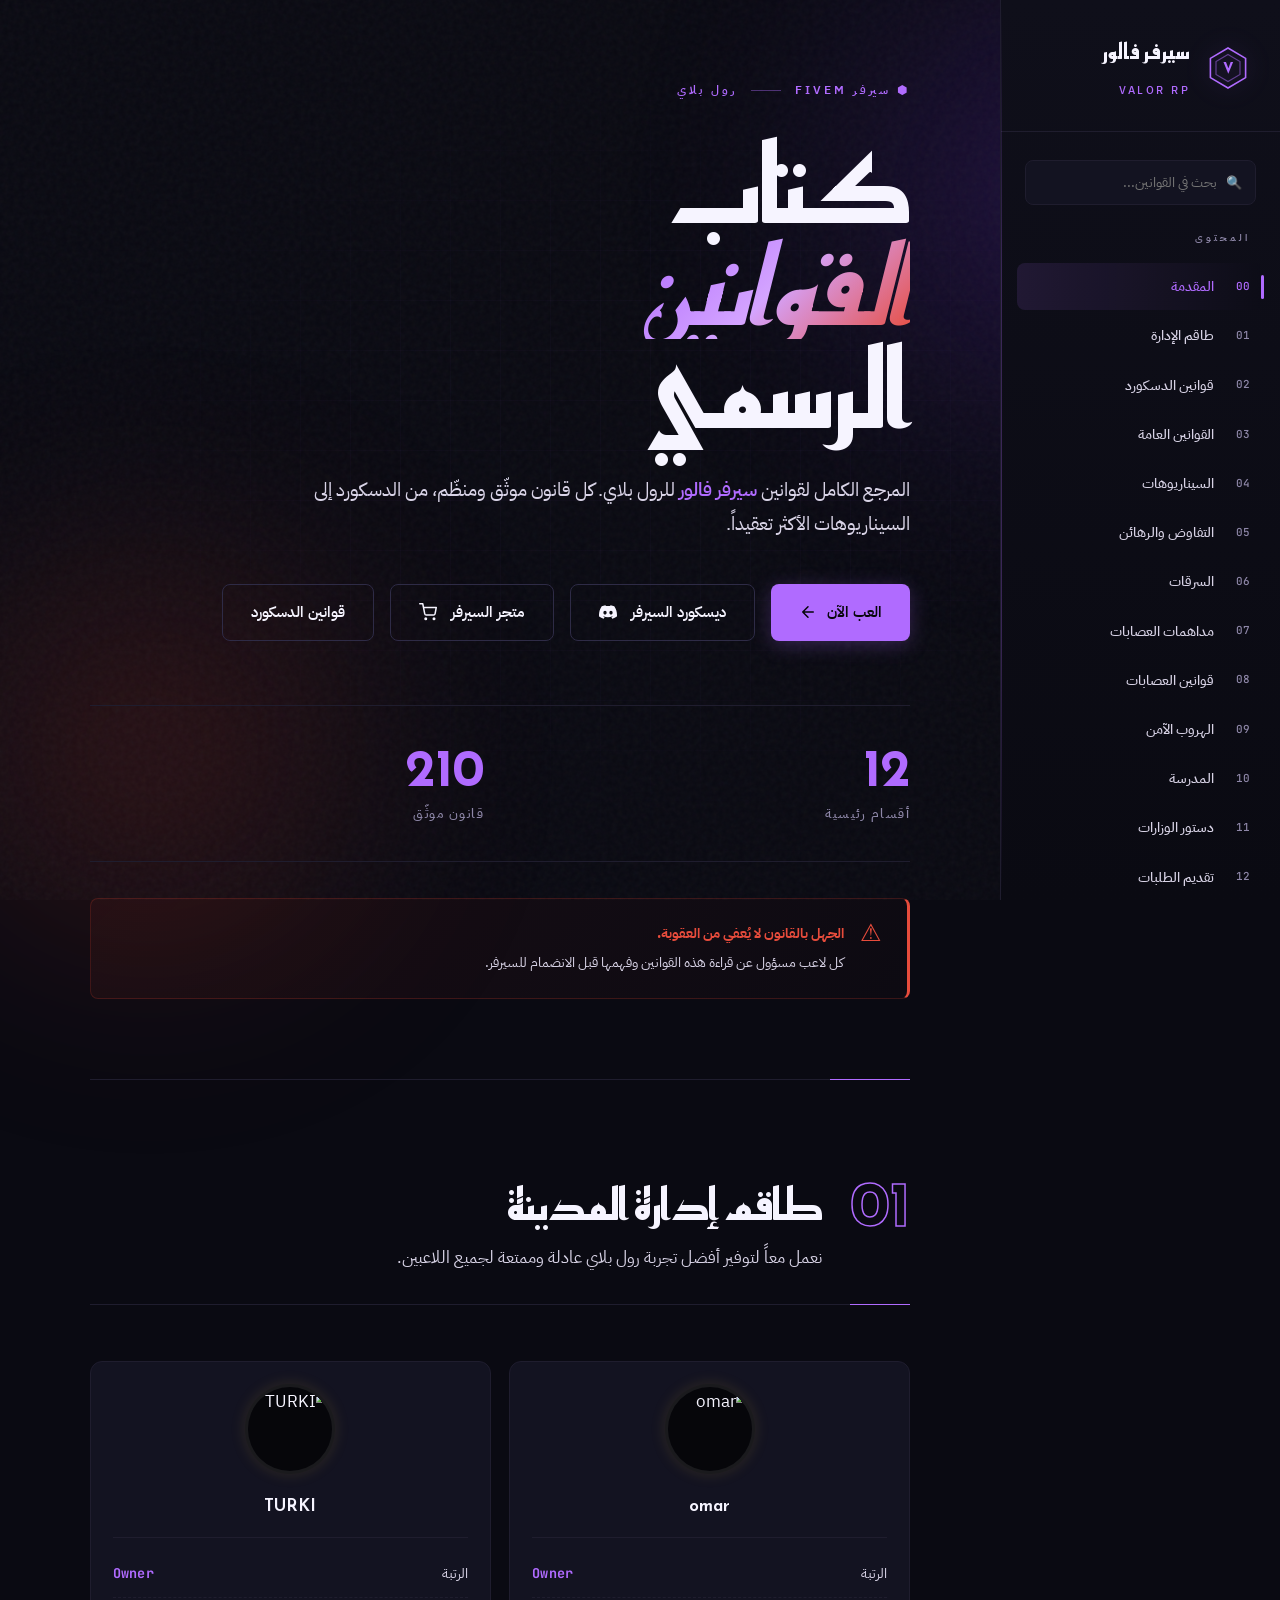
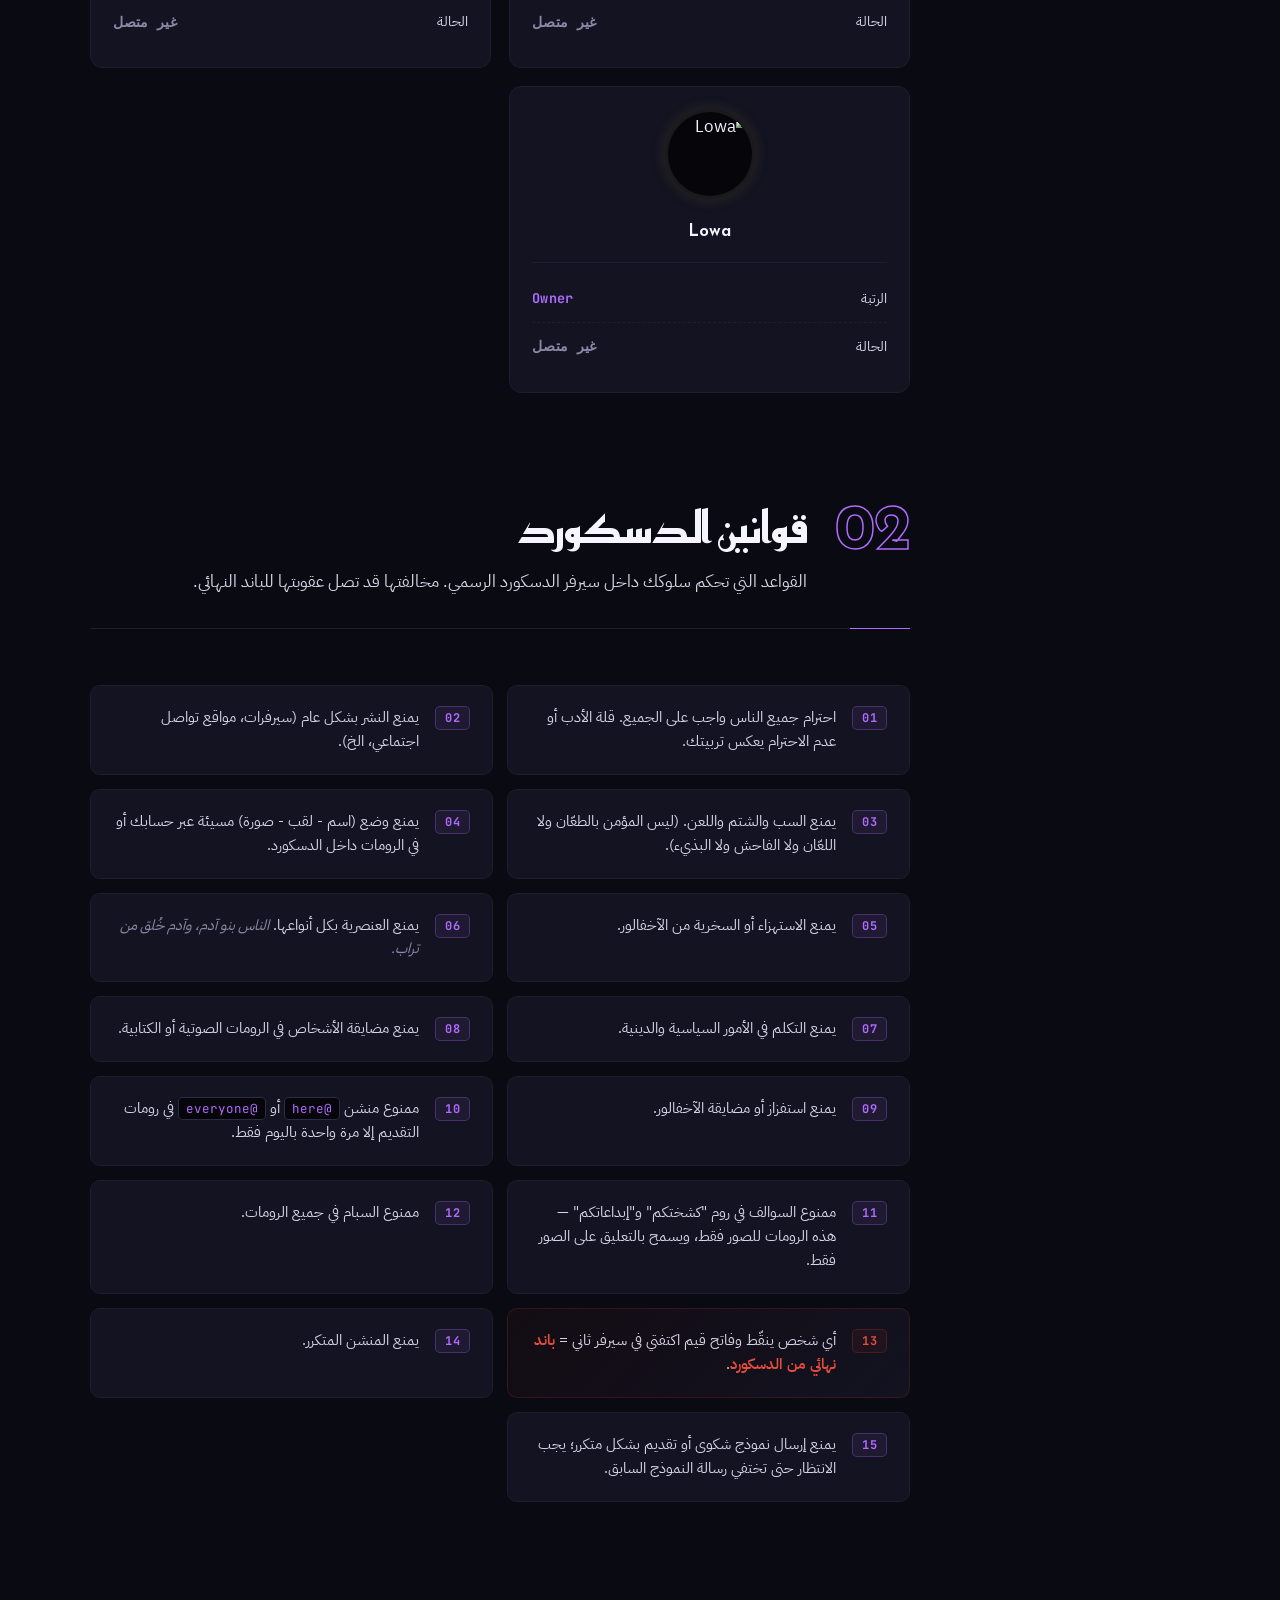
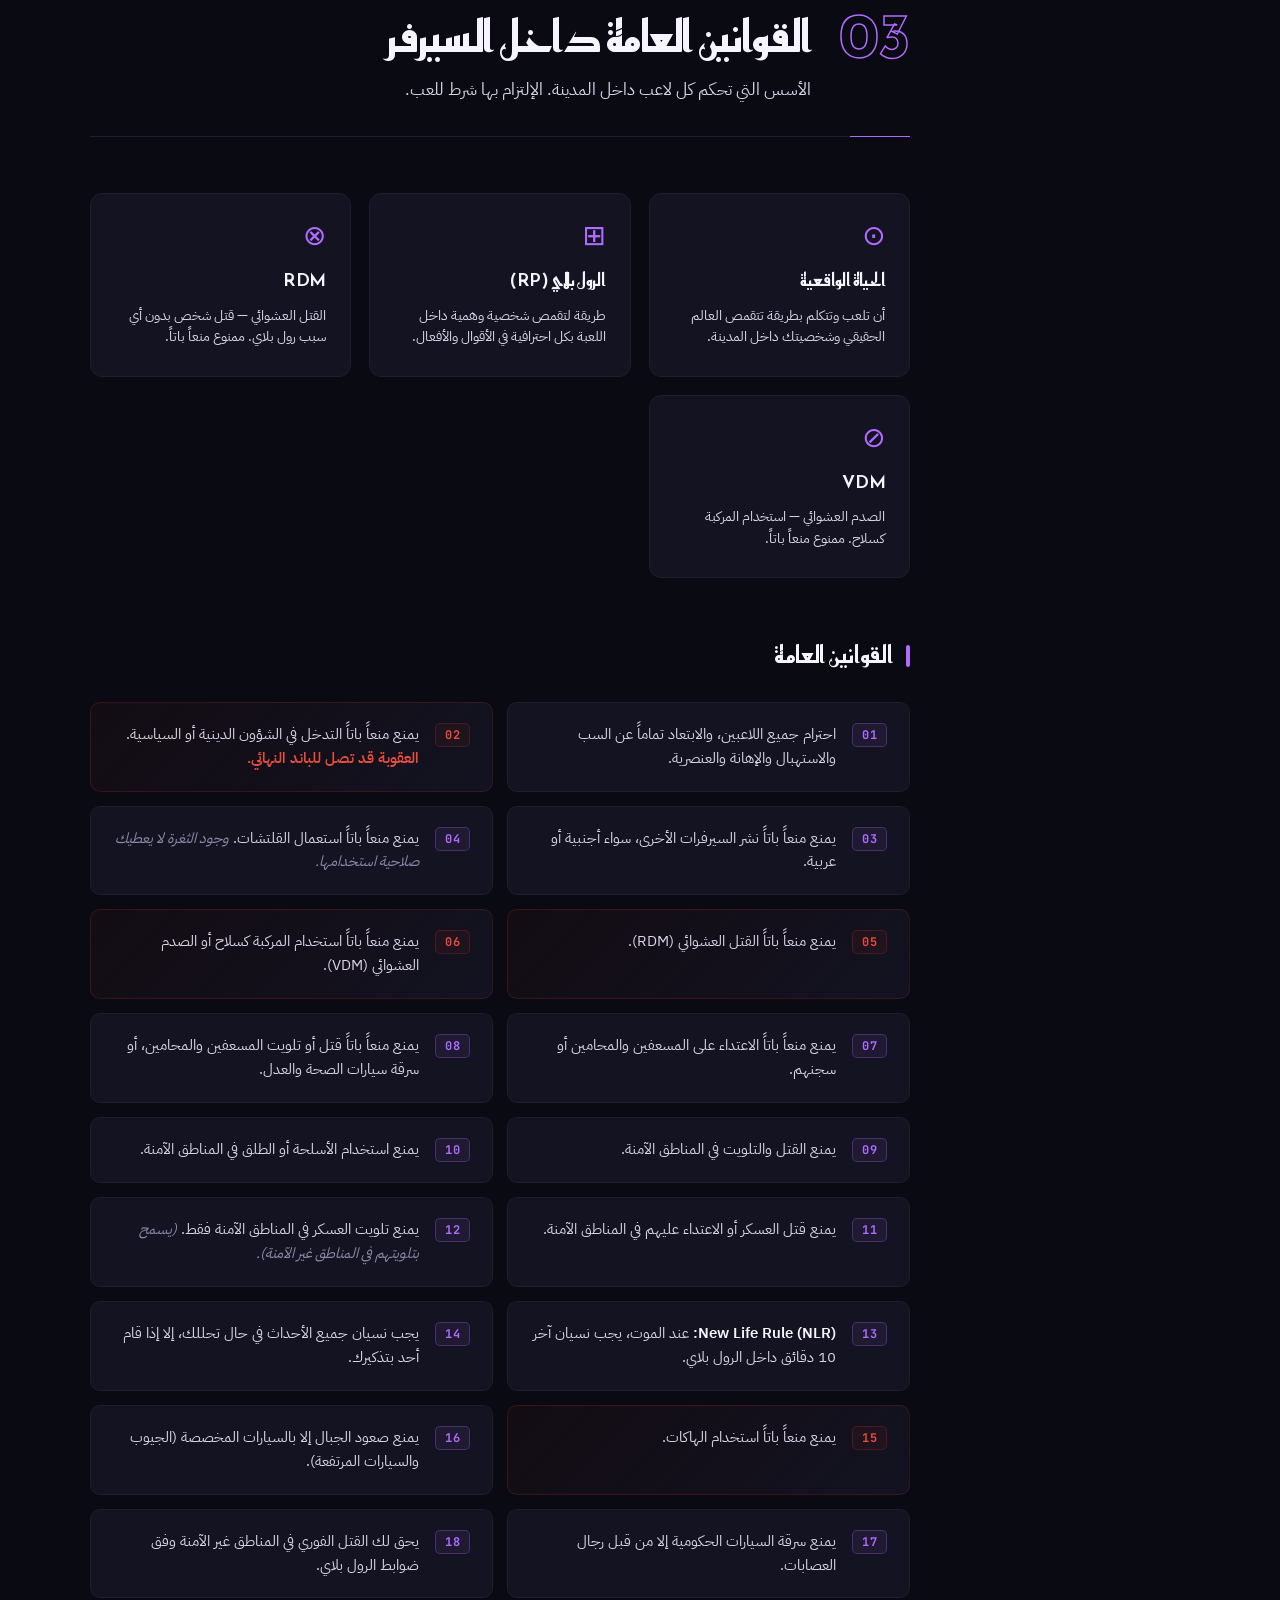
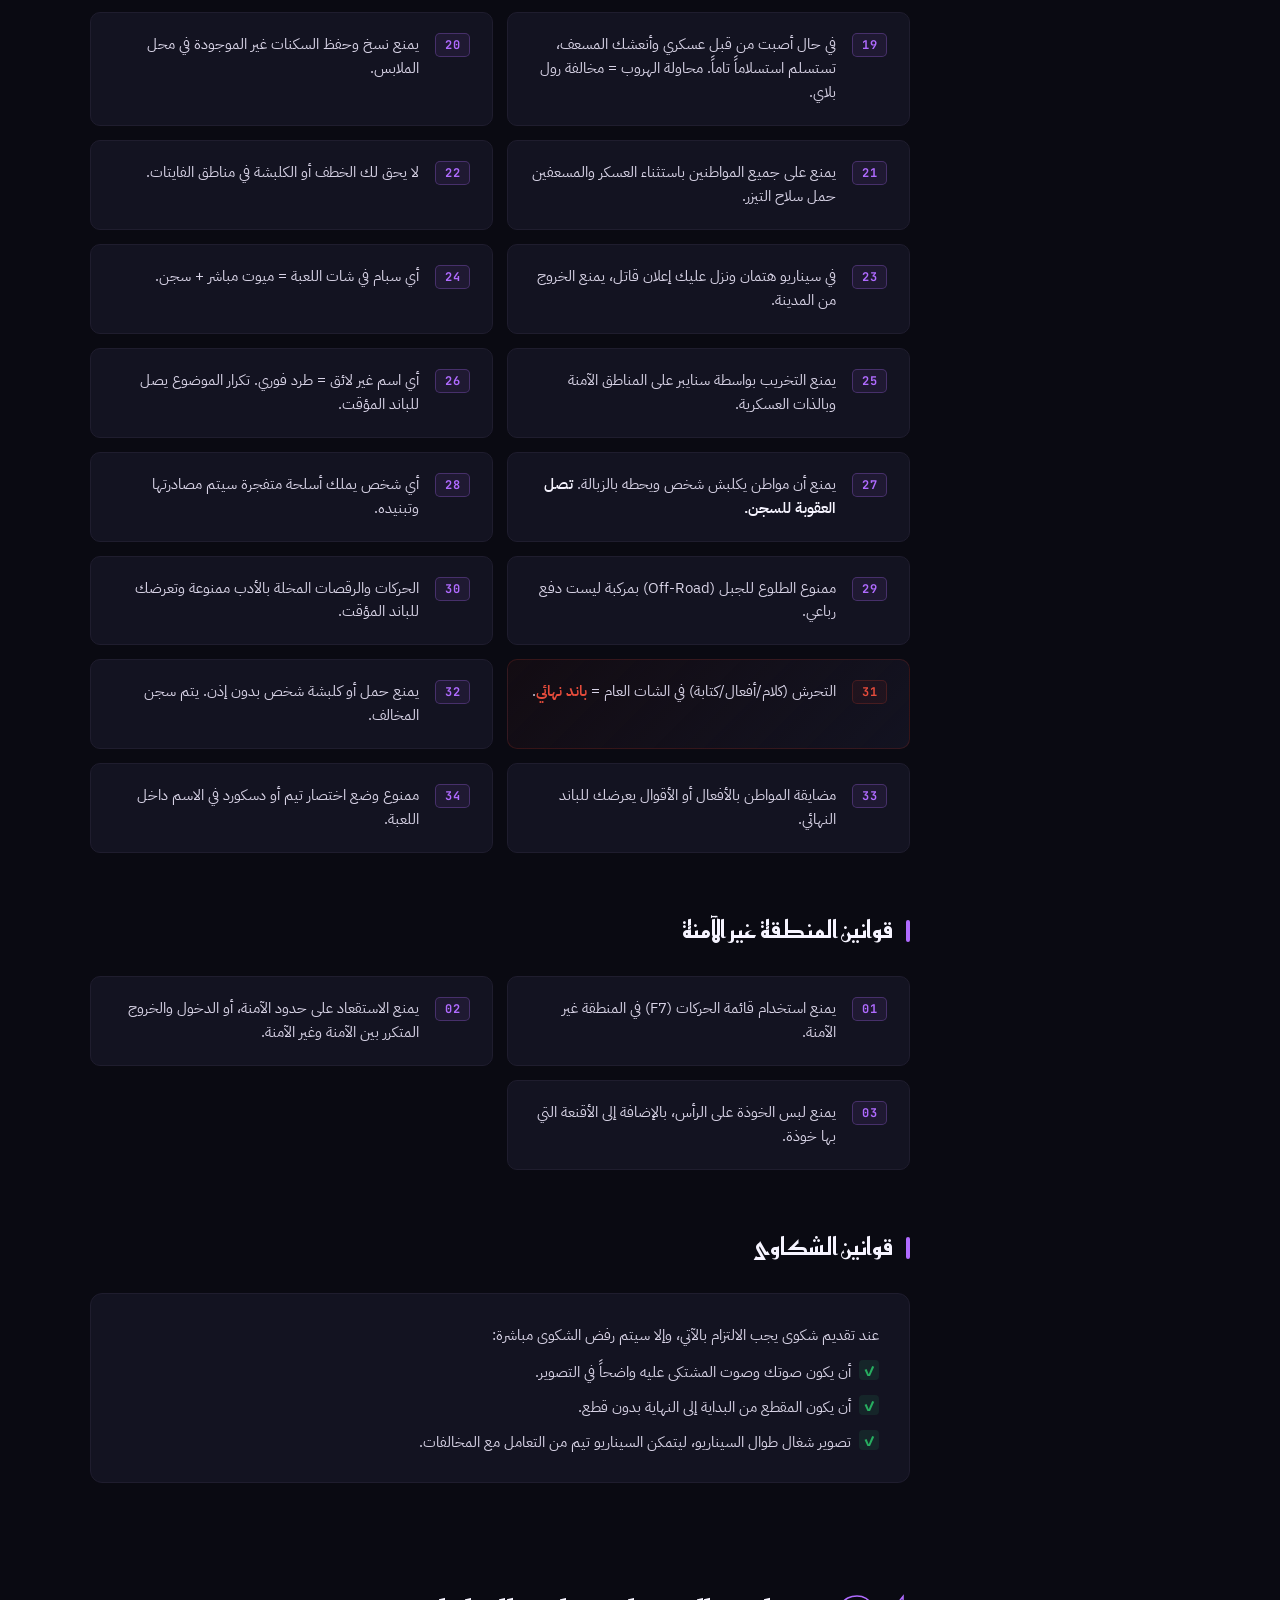
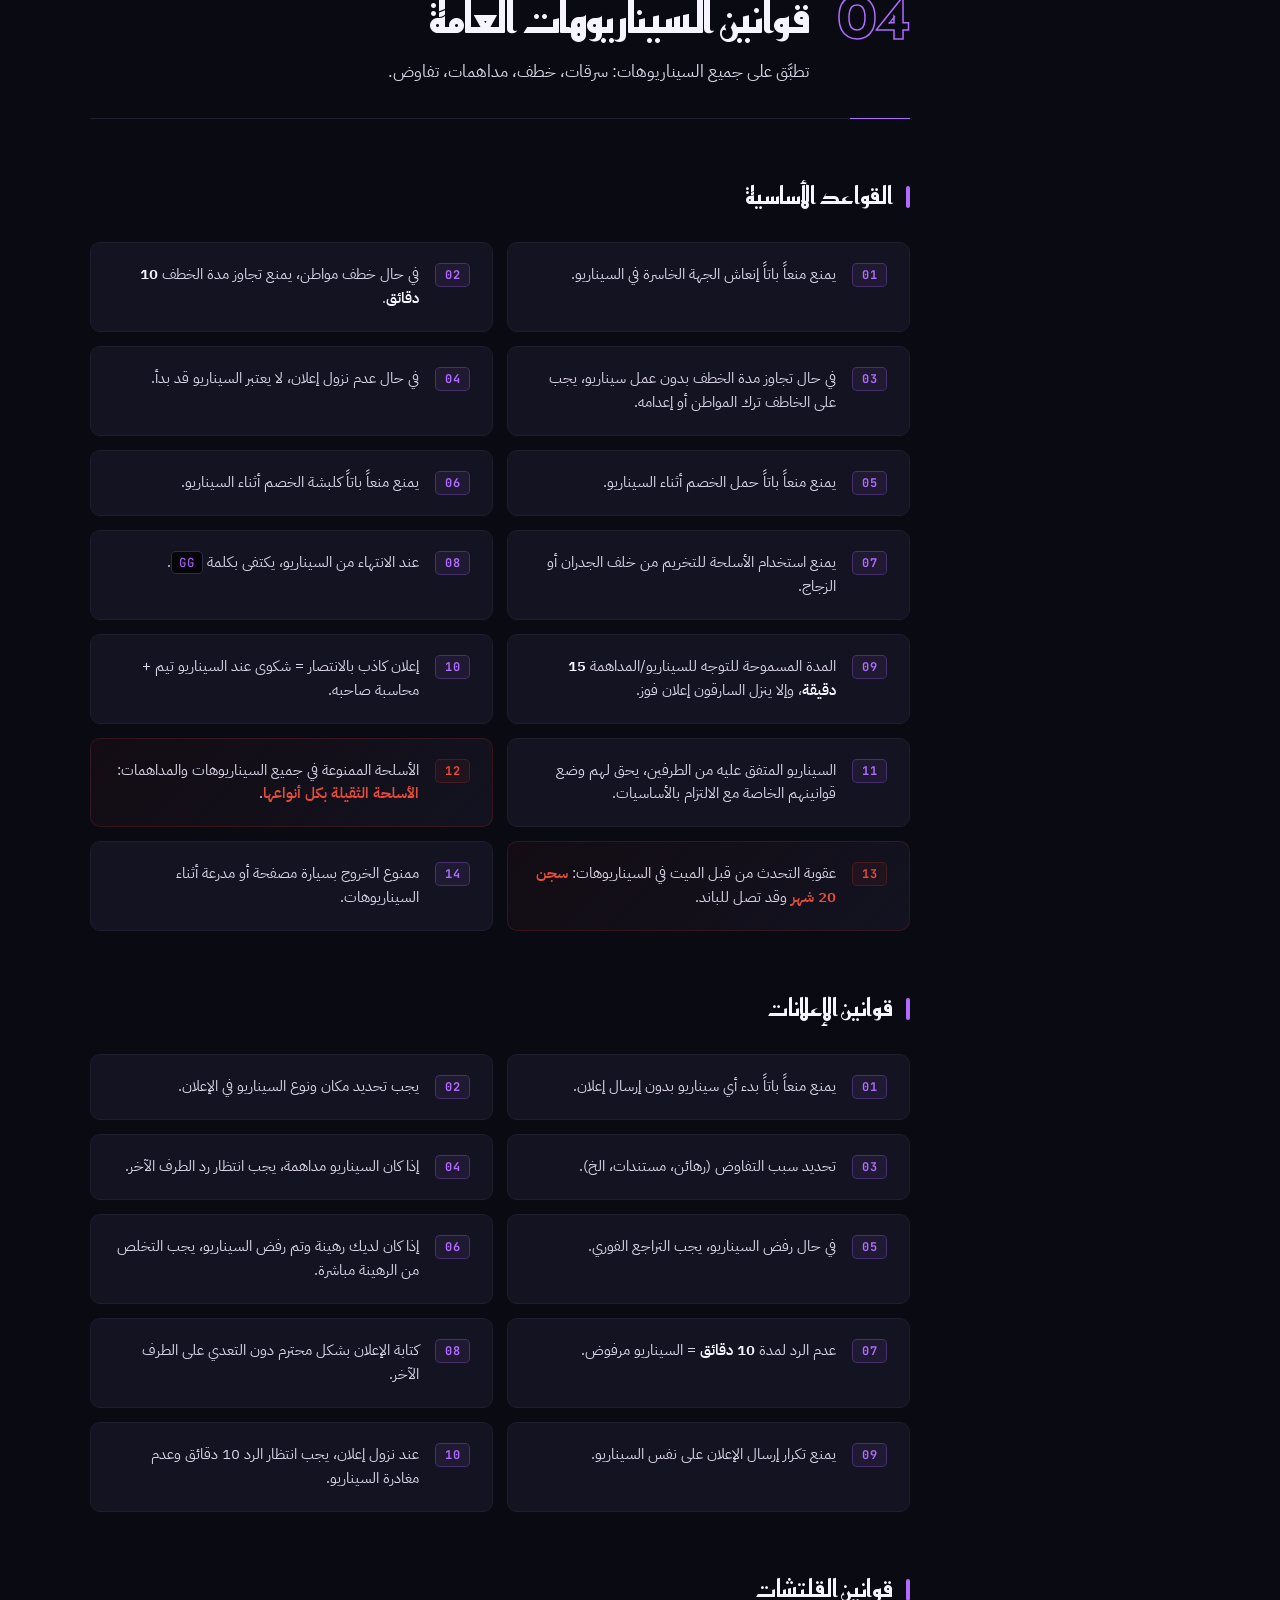
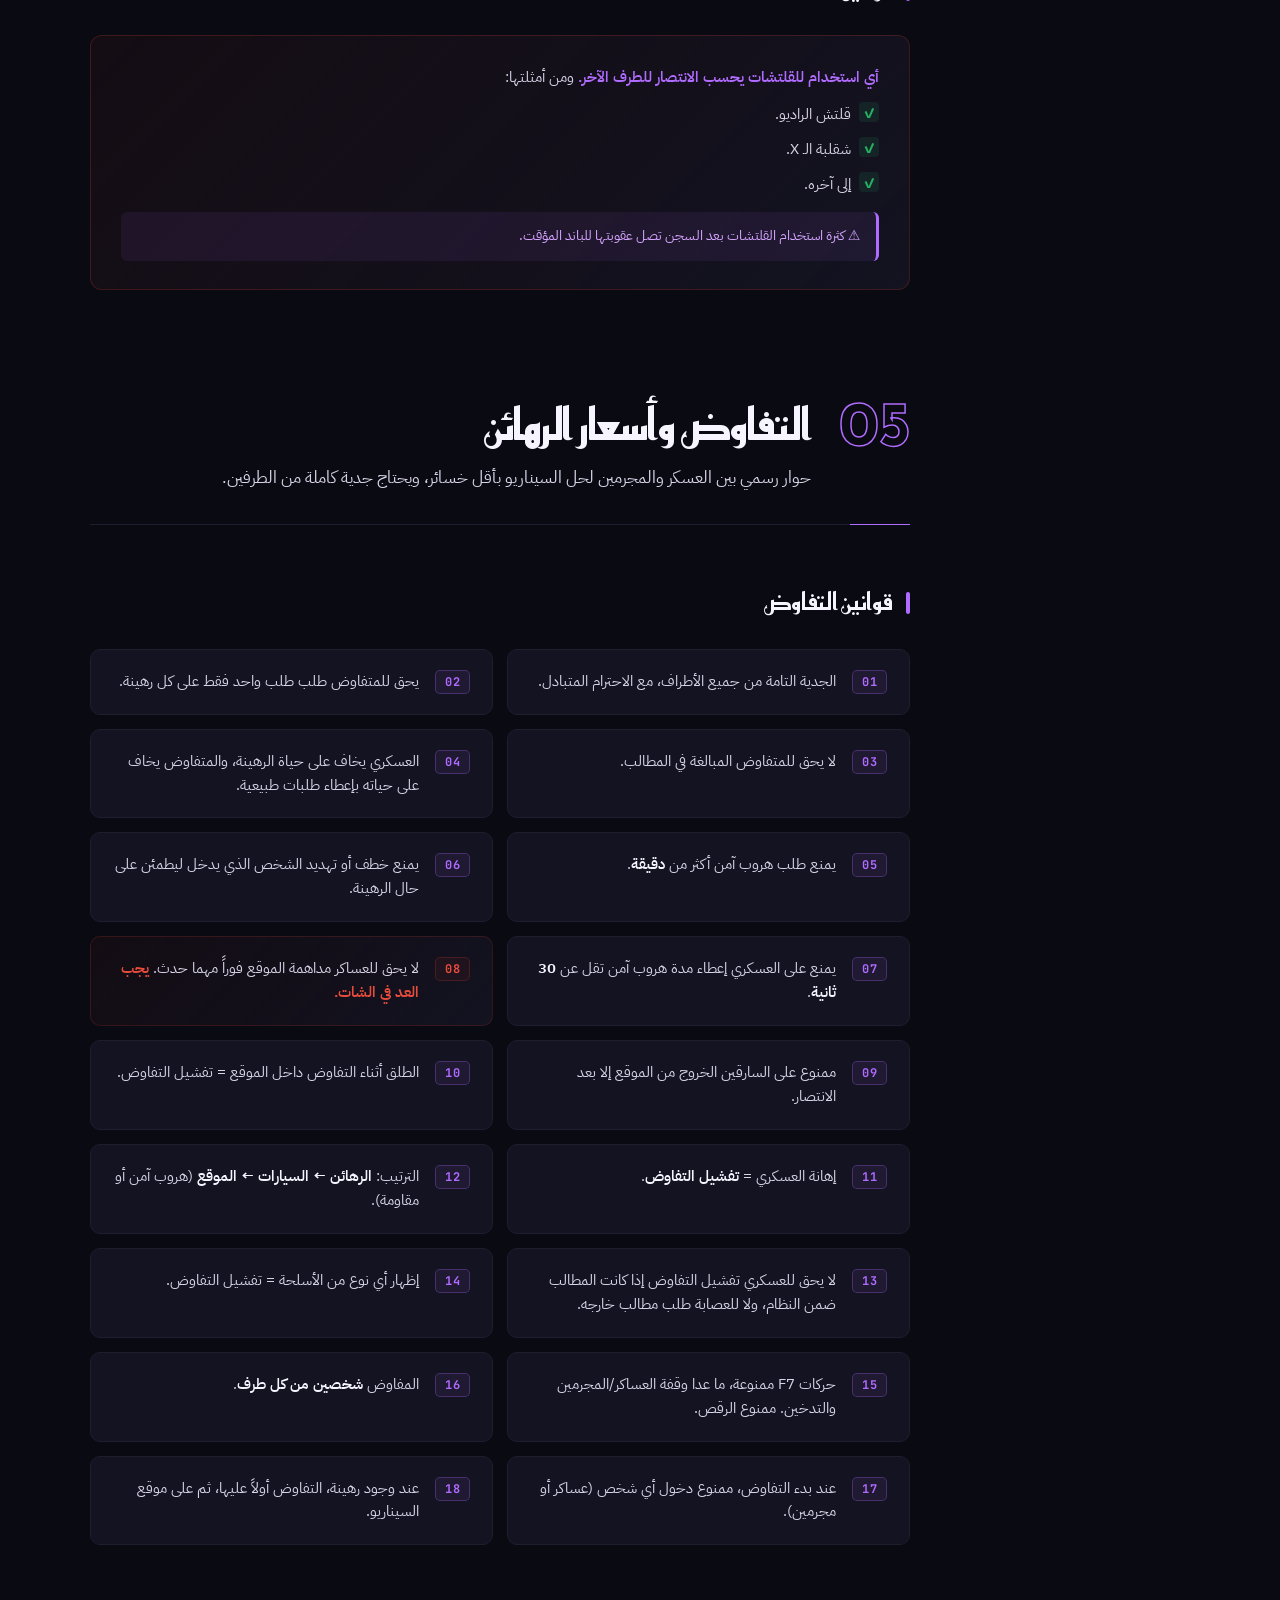
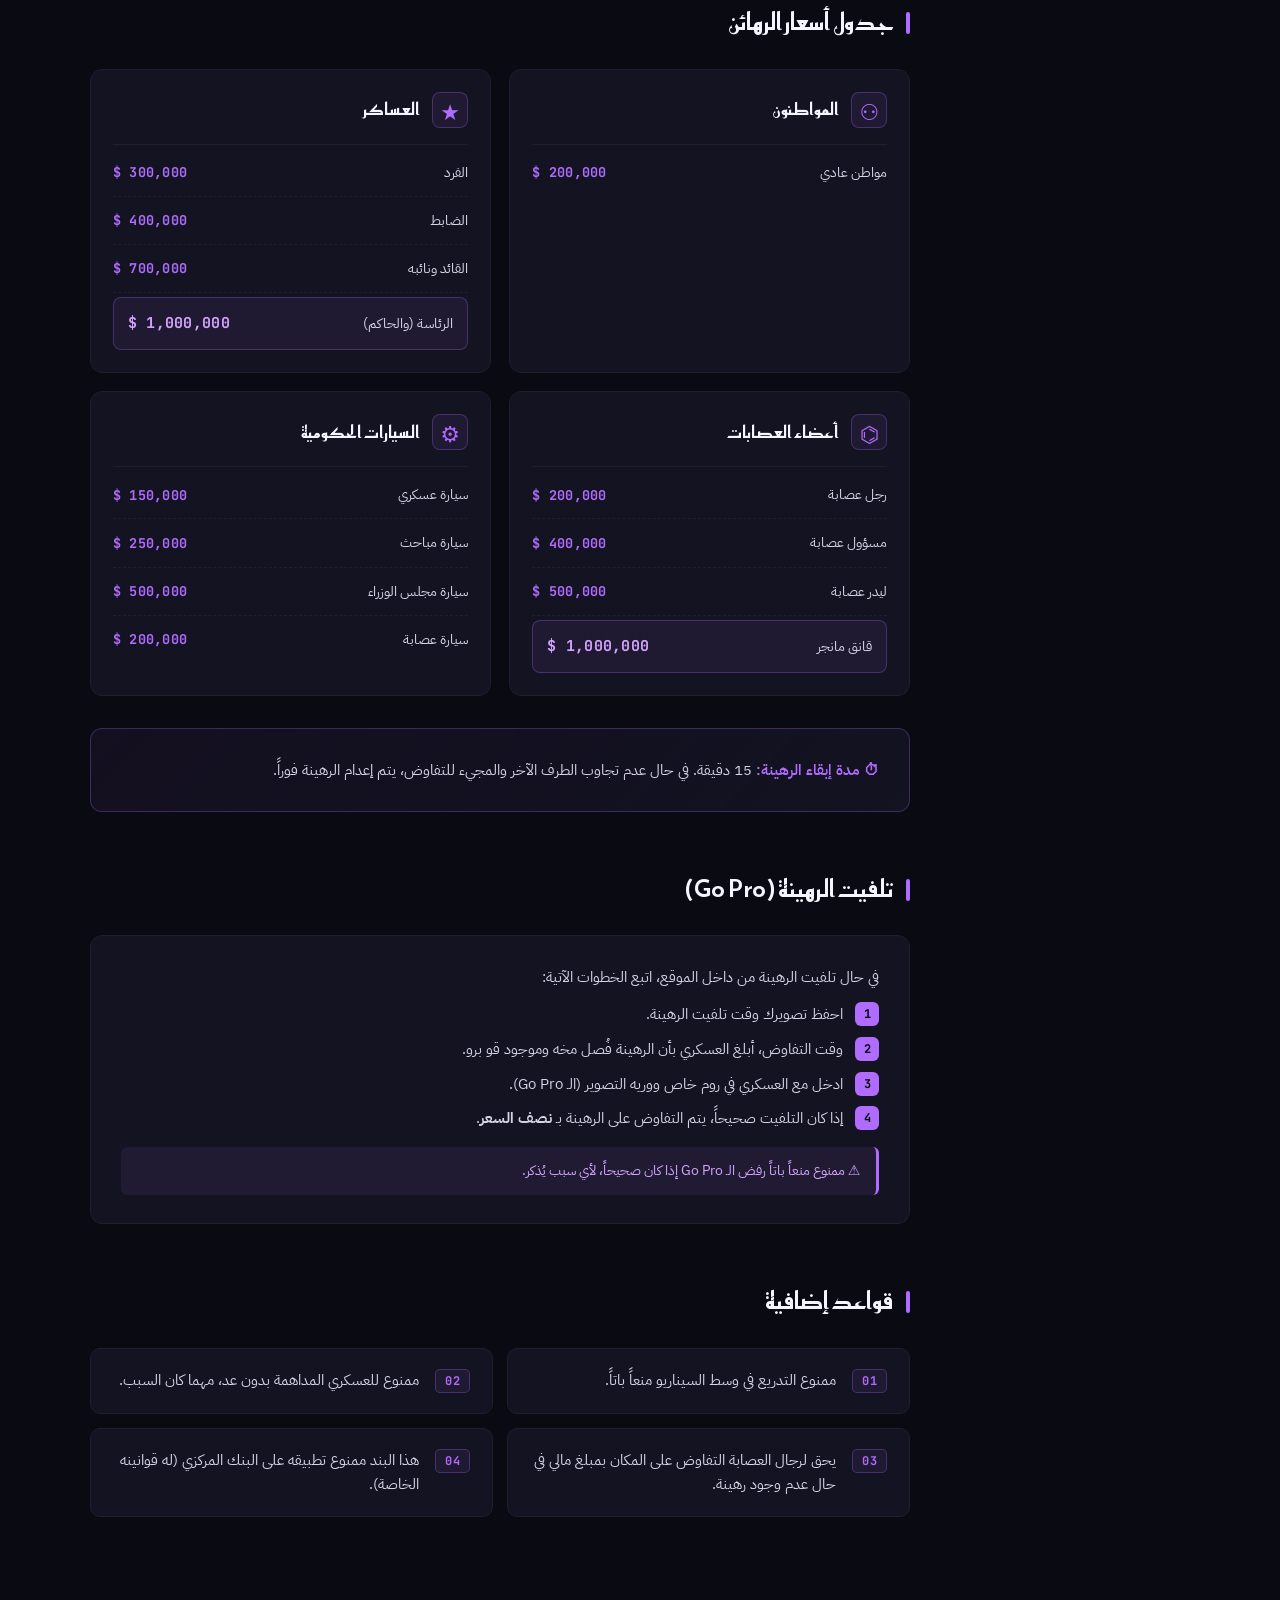
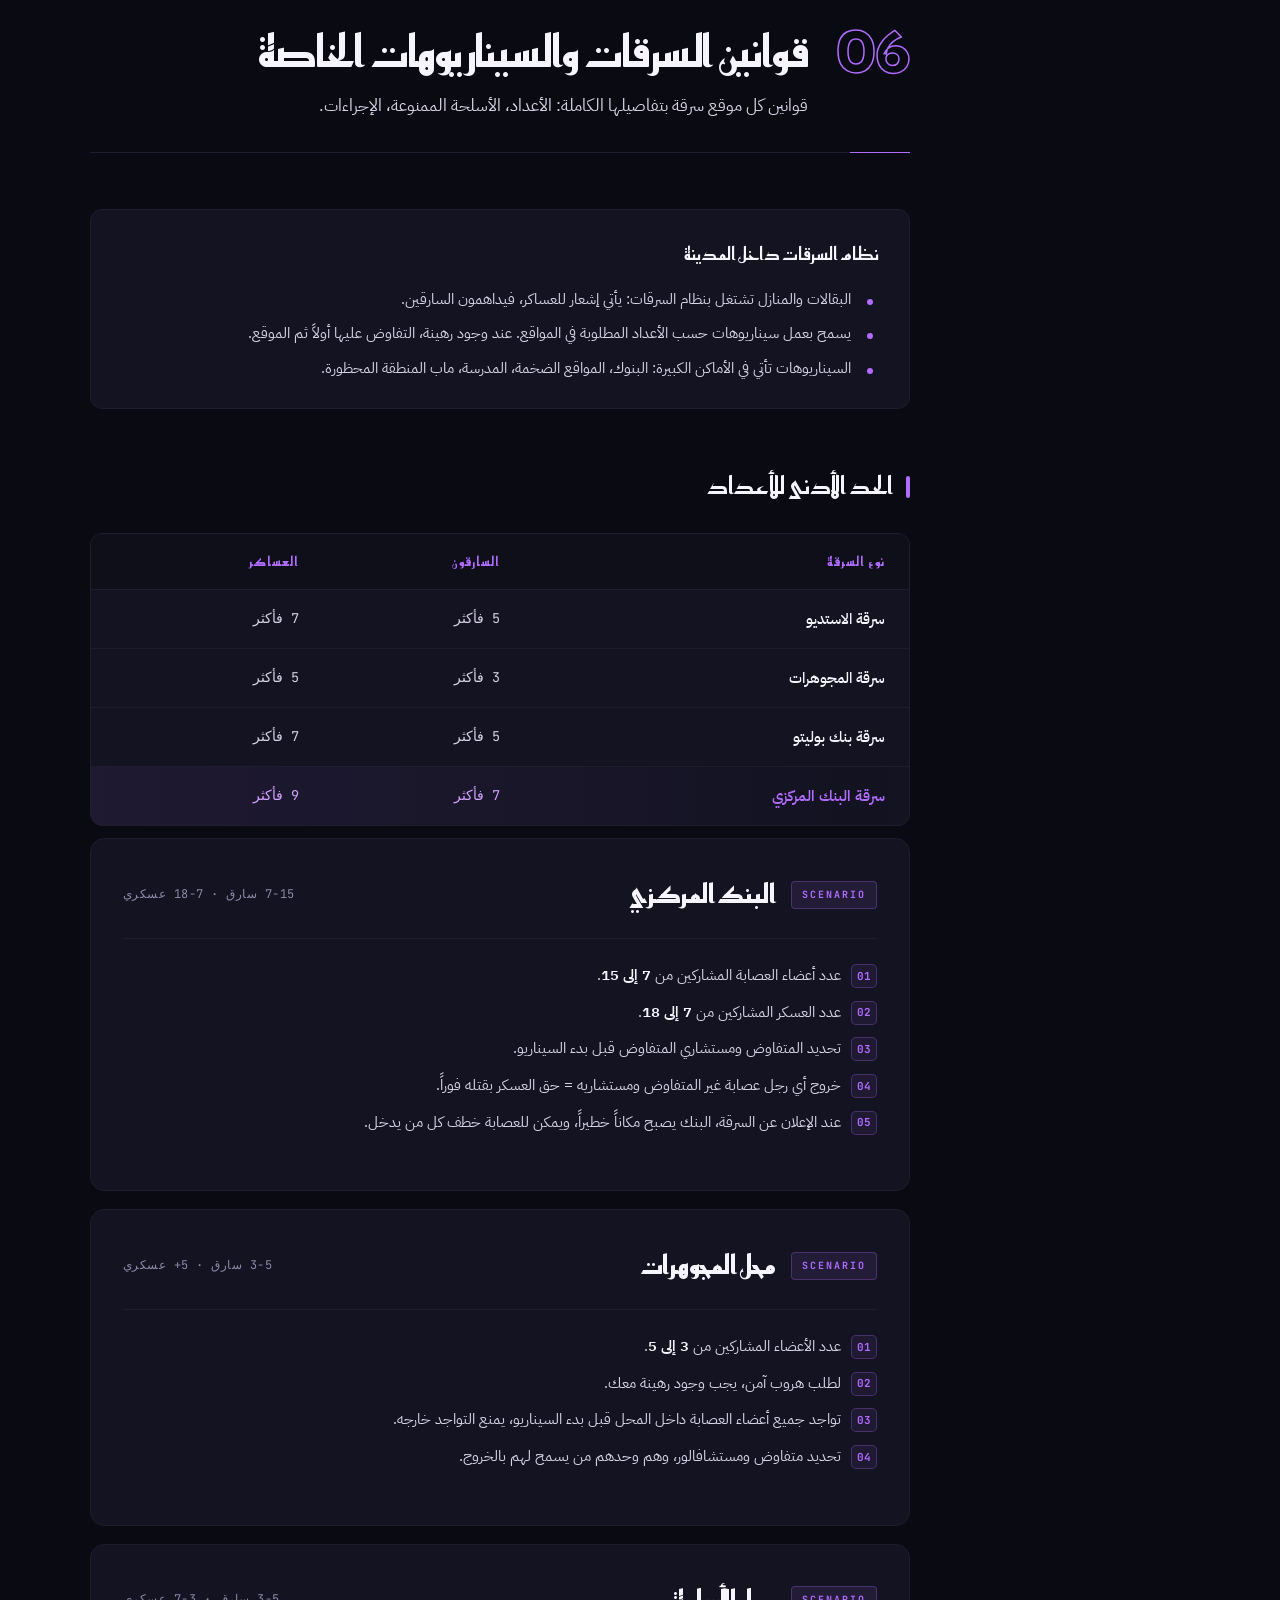
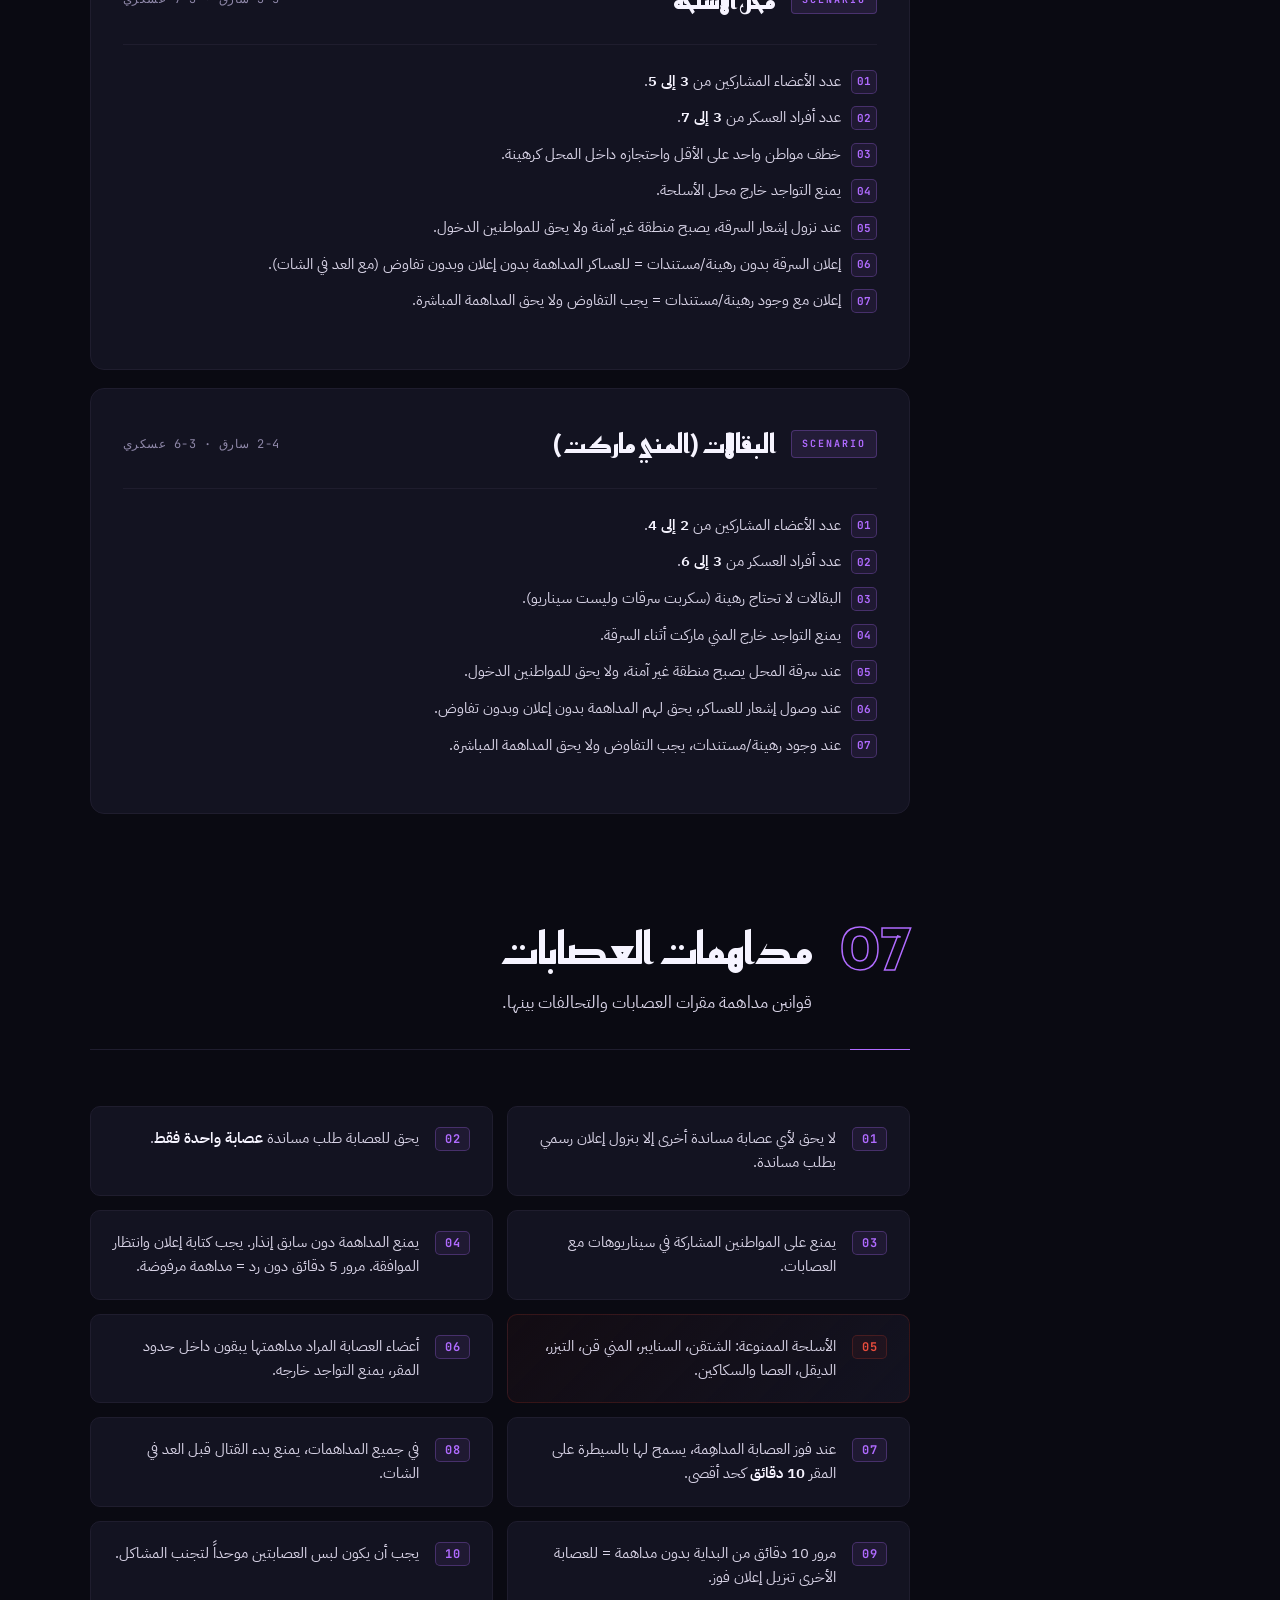
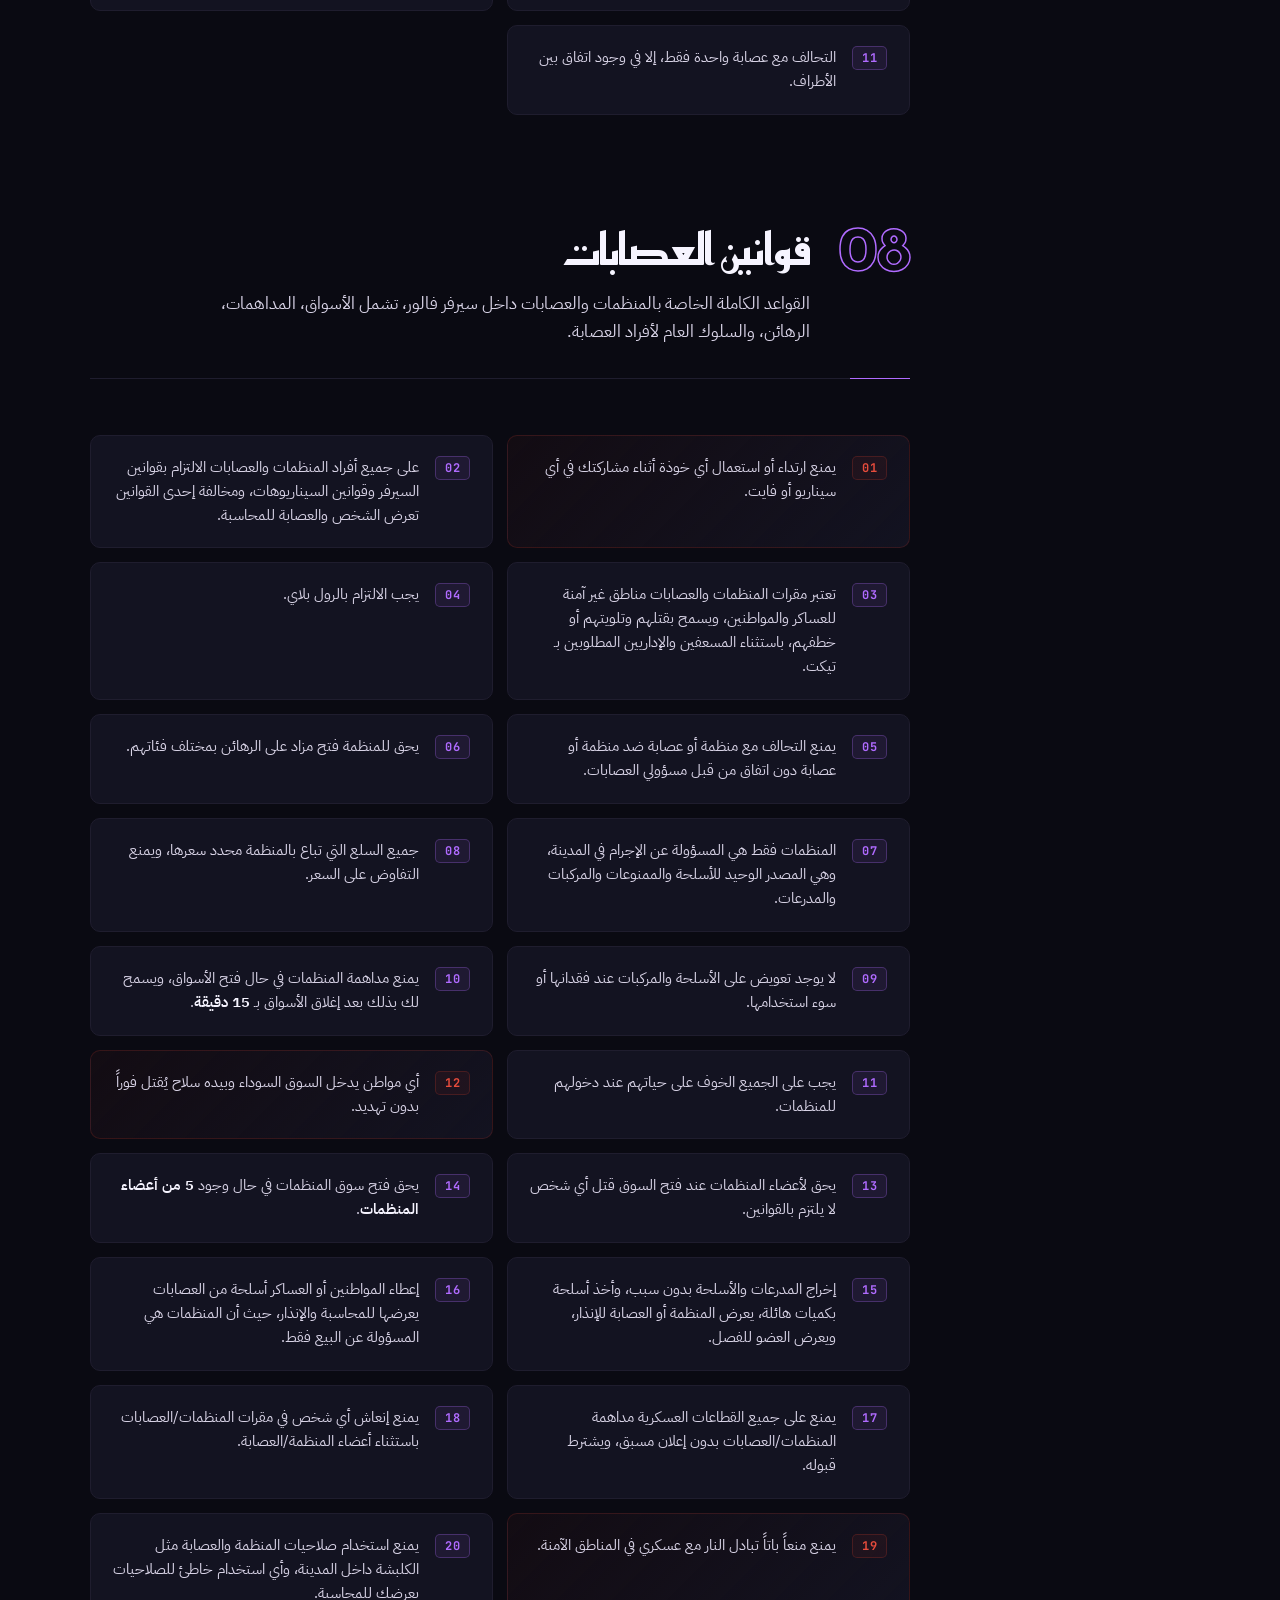
==== commit 7c92d5b1: "style: remove discord online count badge and its styling/logic" ====
--- a/index.html
+++ b/index.html
@@ -134,15 +134,9 @@
         <section class="section" id="discord">
             <div class="section-head">
                 <div class="section-num">02</div>
-                <div style="flex-grow: 1;">
+                <div>
                     <h2 class="section-title">قوانين الدسكورد</h2>
                     <p class="section-sub">القواعد التي تحكم سلوكك داخل سيرفر الدسكورد الرسمي. مخالفتها قد تصل عقوبتها للباند النهائي.</p>
-                </div>
-                <div class="discord-badge-wrapper">
-                    <a href="https://discord.gg/eMnvCsCfWV" target="_blank" class="discord-online-badge">
-                        <span class="badge-dot"></span>
-                        <span id="discordOnlineCount">...</span> متصل
-                    </a>
                 </div>
             </div>
             <div class="rules-grid">
--- a/styles.css
+++ b/styles.css
@@ -2237,58 +2237,6 @@
     filter: grayscale(1)
 }
 
-/* ─── Discord Widget Styles ─── */
-.discord-online-badge {
-    display: inline-flex;
-    align-items: center;
-    gap: 8px;
-    padding: 8px 16px;
-    background: rgba(88, 101, 242, 0.1);
-    border: 1px solid rgba(88, 101, 242, 0.3);
-    border-radius: 20px;
-    color: #5865F2;
-    font-size: 0.85rem;
-    font-weight: 600;
-    text-decoration: none;
-    transition: all 0.3s ease;
-    margin-bottom: 8px;
-}
-
-.discord-online-badge:hover {
-    background: rgba(88, 101, 242, 0.2);
-    border-color: rgba(88, 101, 242, 0.5);
-    transform: translateY(-2px);
-    box-shadow: 0 4px 12px rgba(88, 101, 242, 0.2);
-    color: #5865f2;
-}
-
-.badge-dot {
-    width: 8px;
-    height: 8px;
-    background-color: var(--emerald);
-    border-radius: 50%;
-    display: inline-block;
-    position: relative;
-}
-
-.badge-dot::after {
-    content: '';
-    position: absolute;
-    inset: 0;
-    border-radius: 50%;
-    background-color: var(--emerald);
-    animation: badge-pulse 1.8s infinite;
-}
-
-@keyframes badge-pulse {
-    0% {
-        transform: scale(1);
-        opacity: 0.8;
-    }
-    100% {
-        transform: scale(2.4);
-        opacity: 0;
-    }
-}
-
-
+
+
+
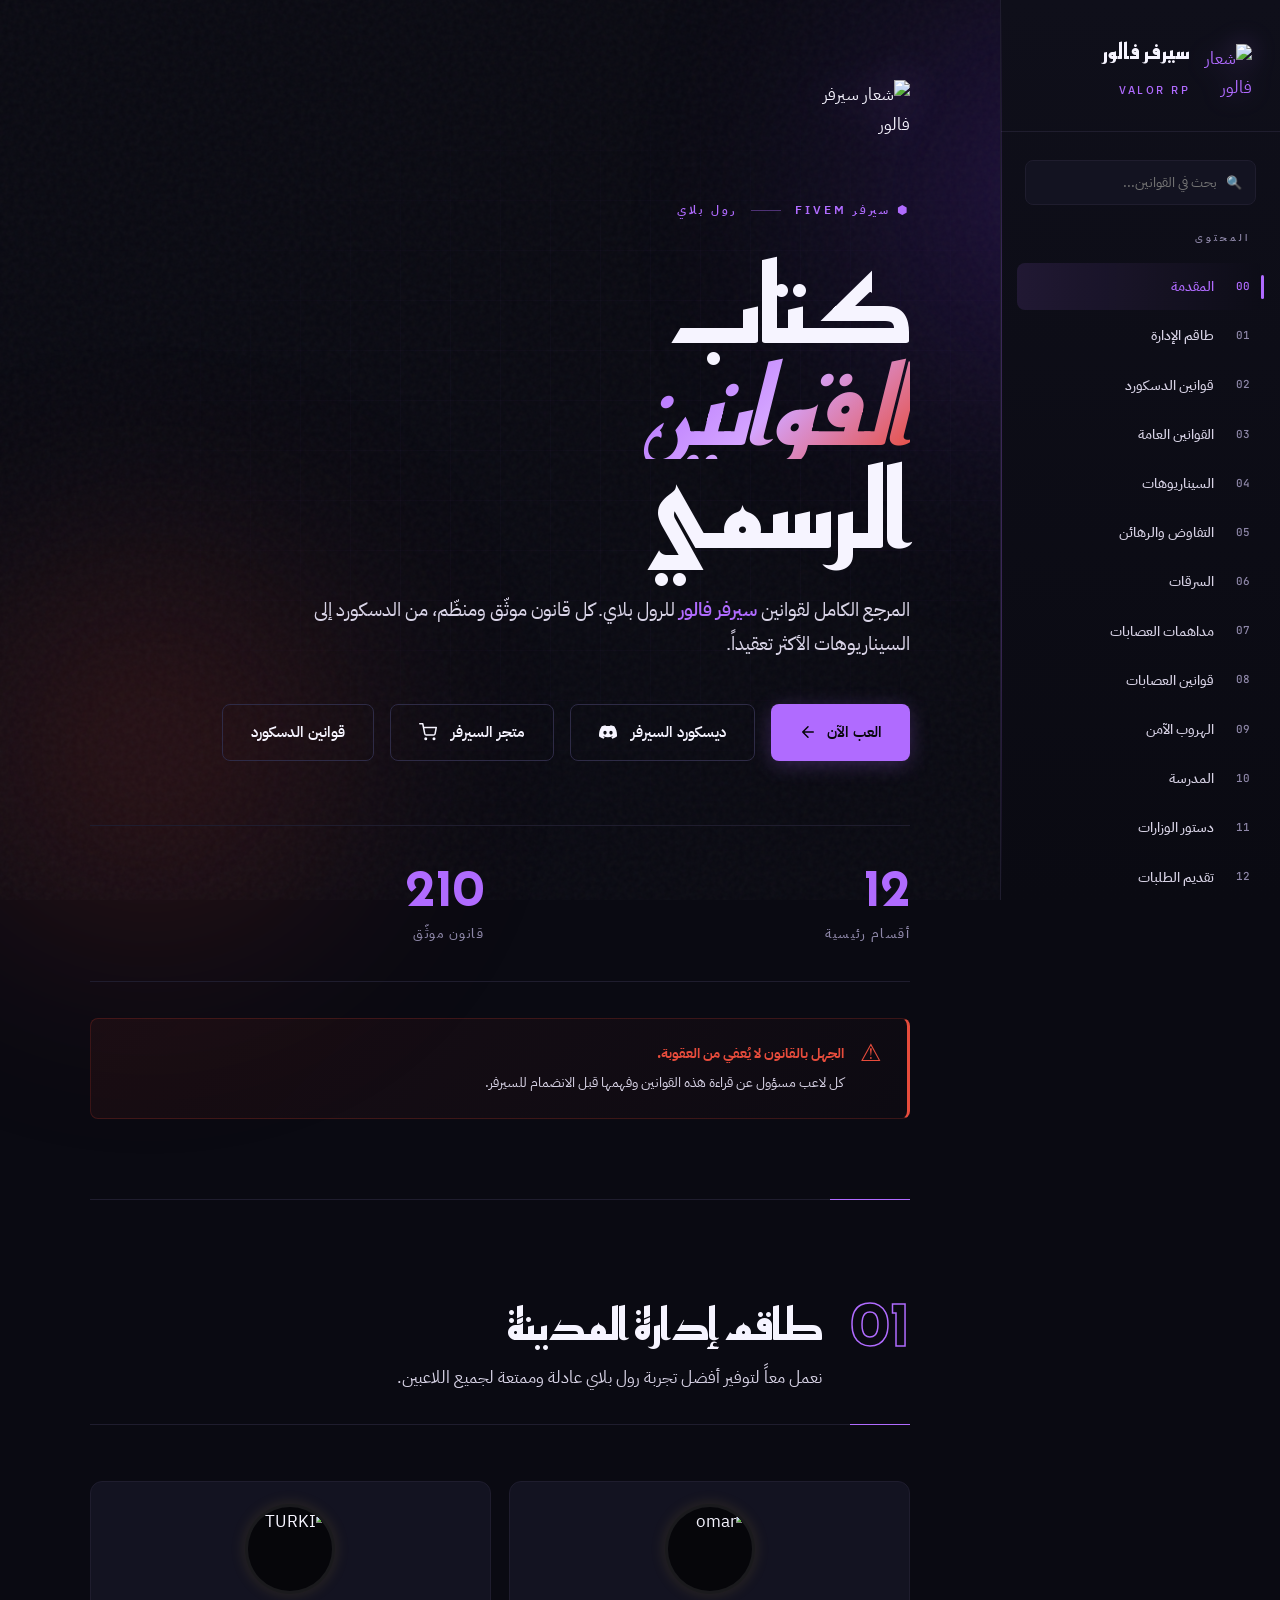
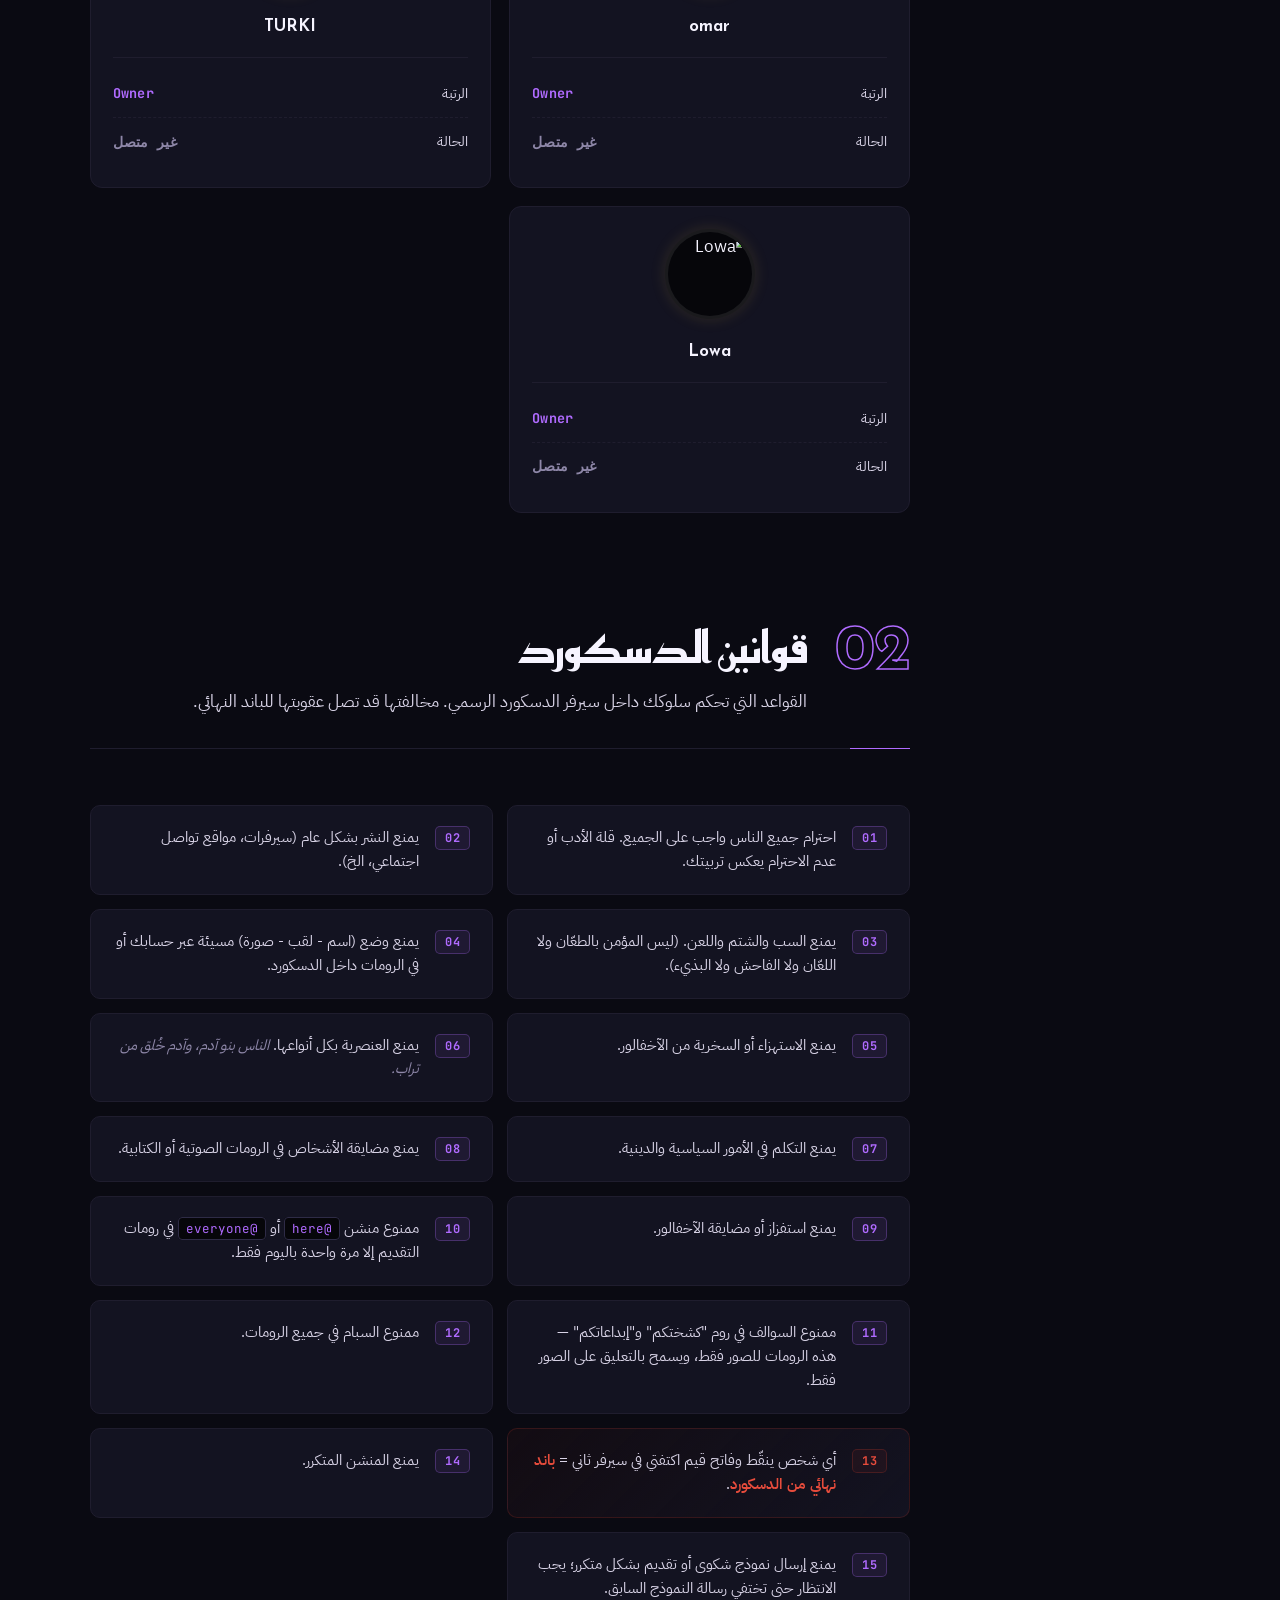
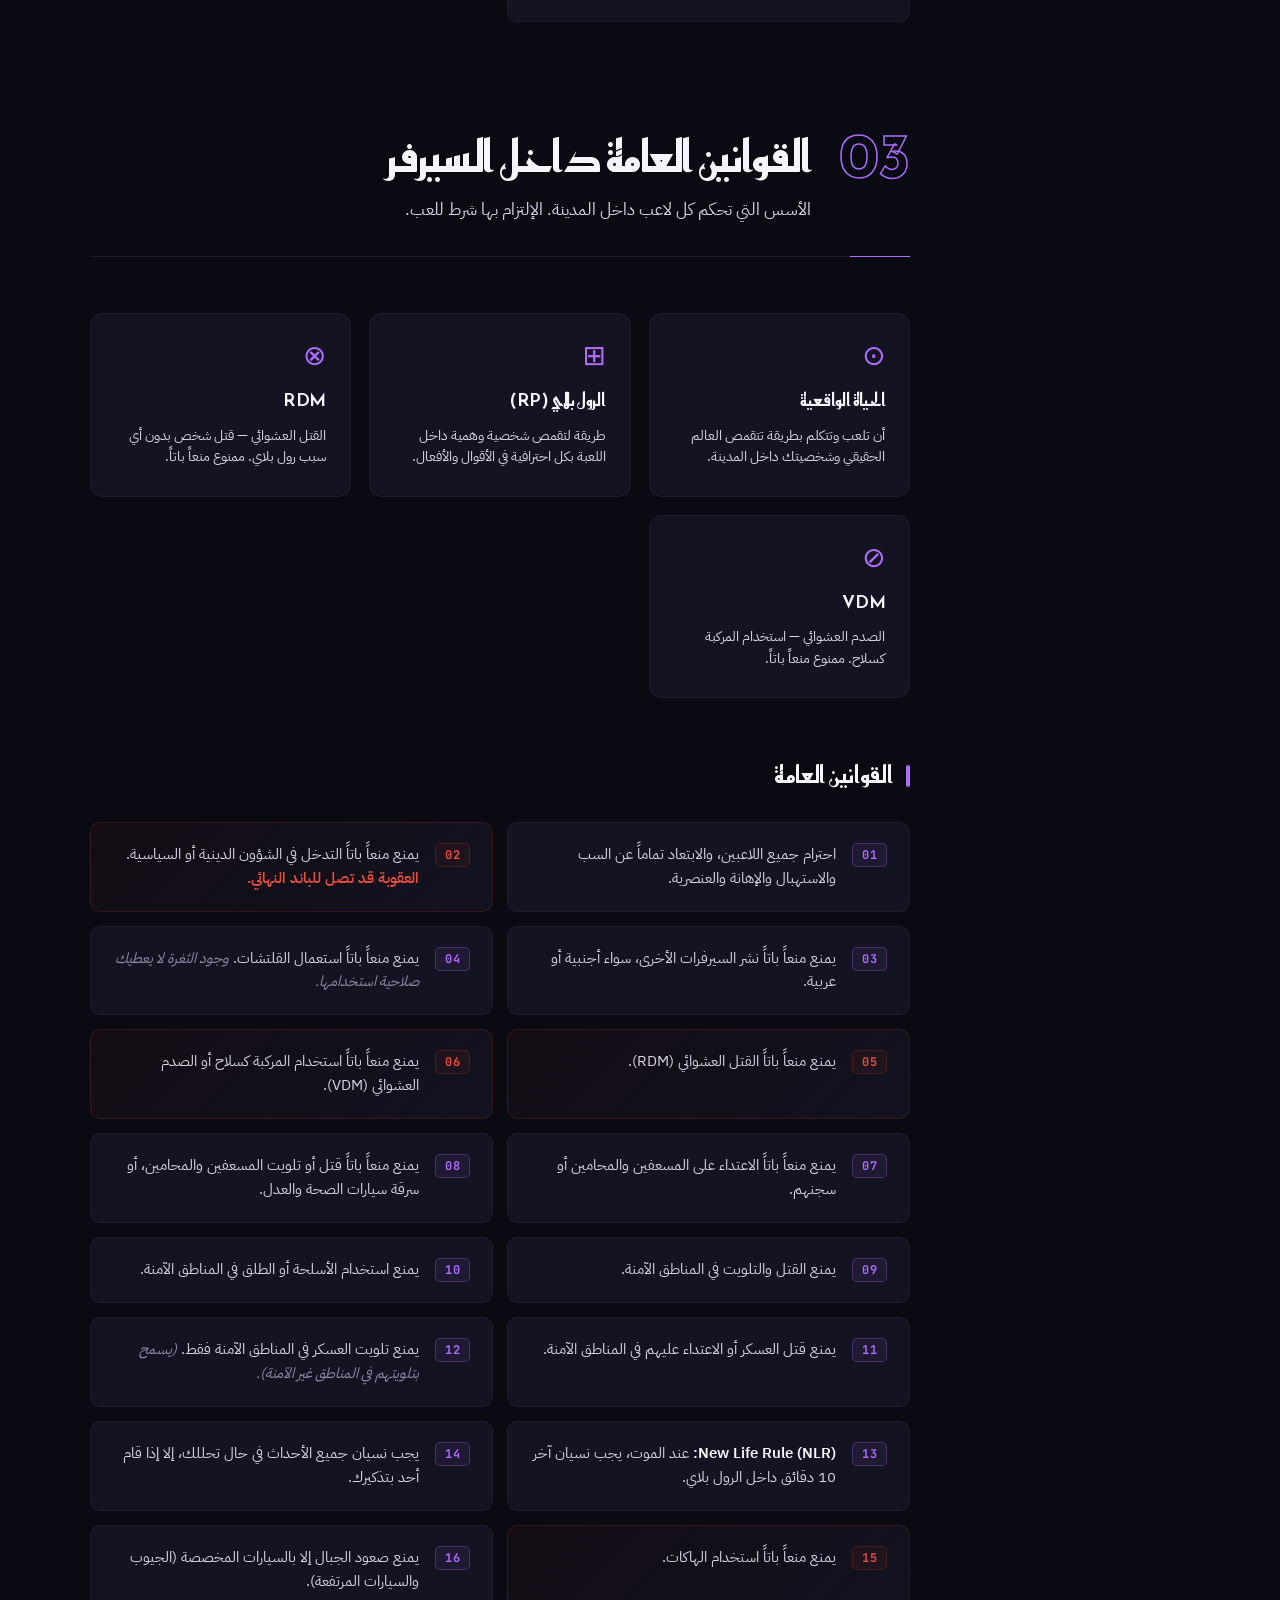
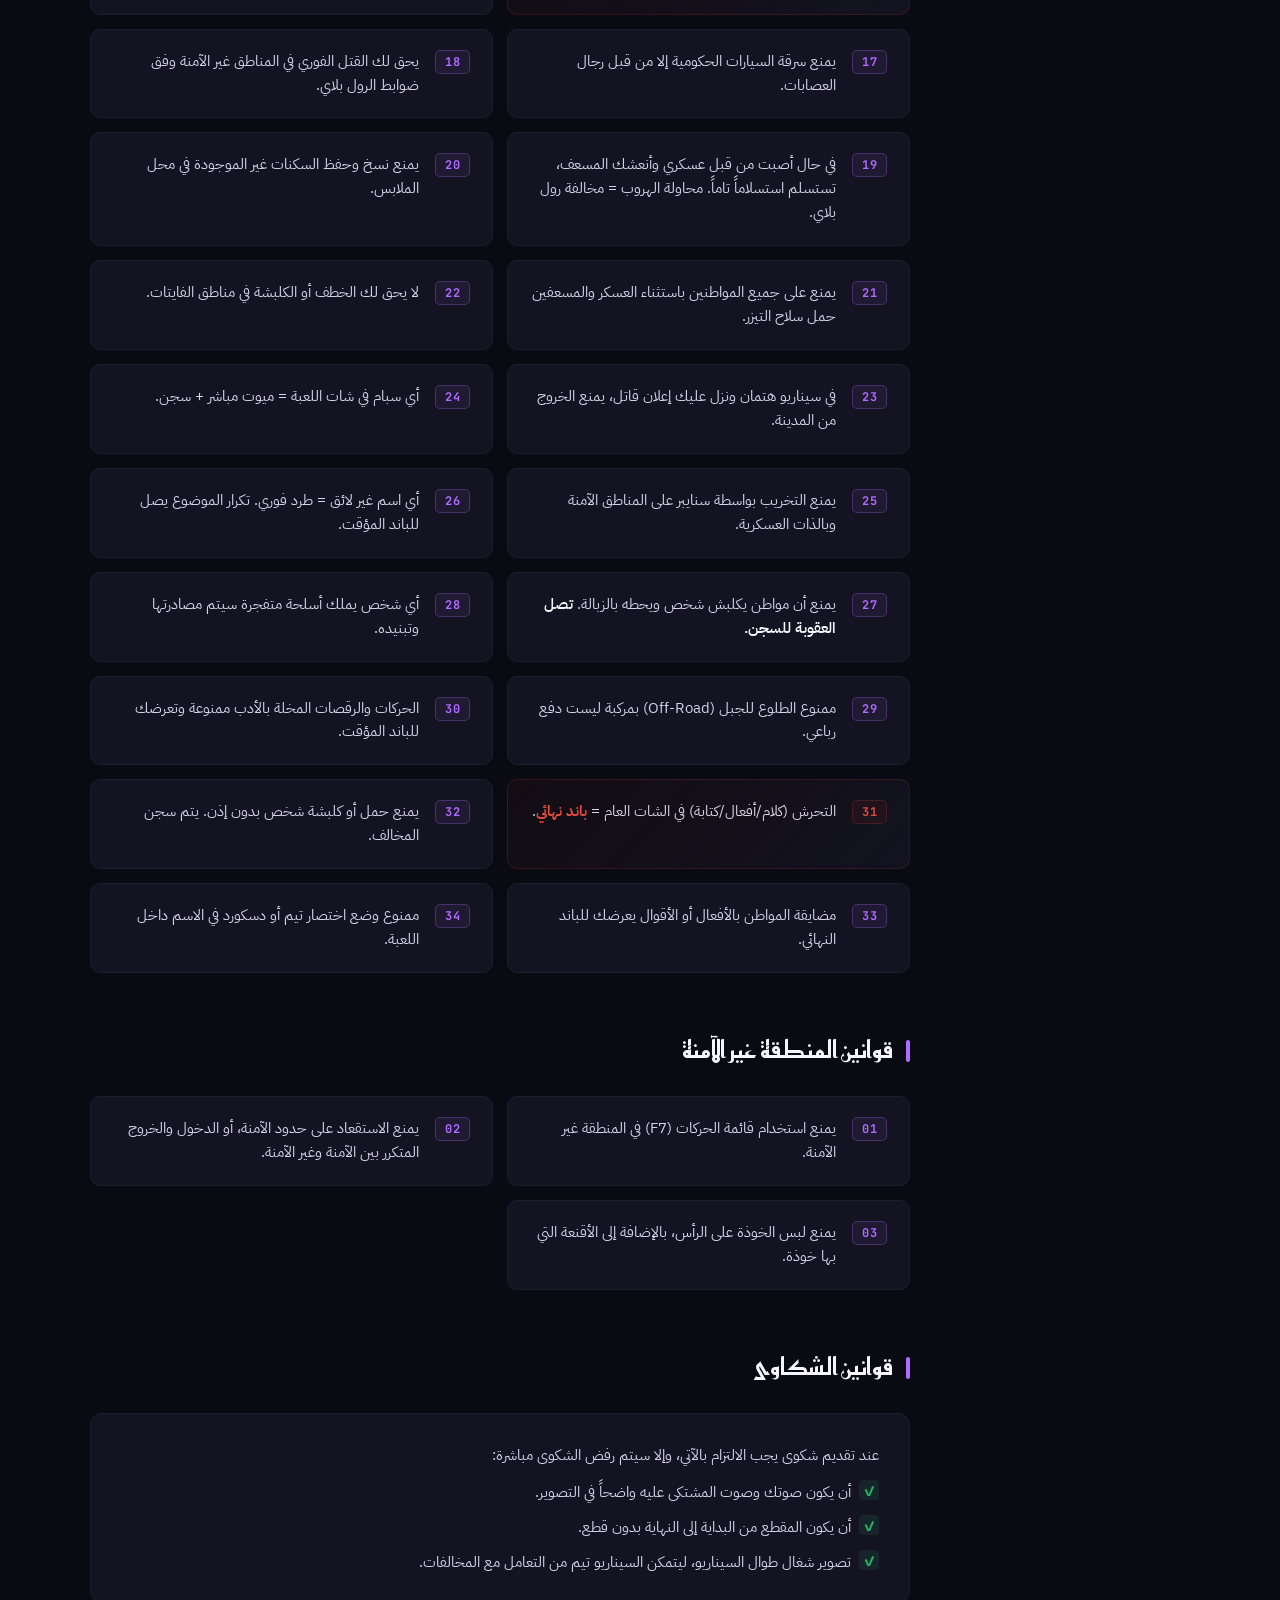
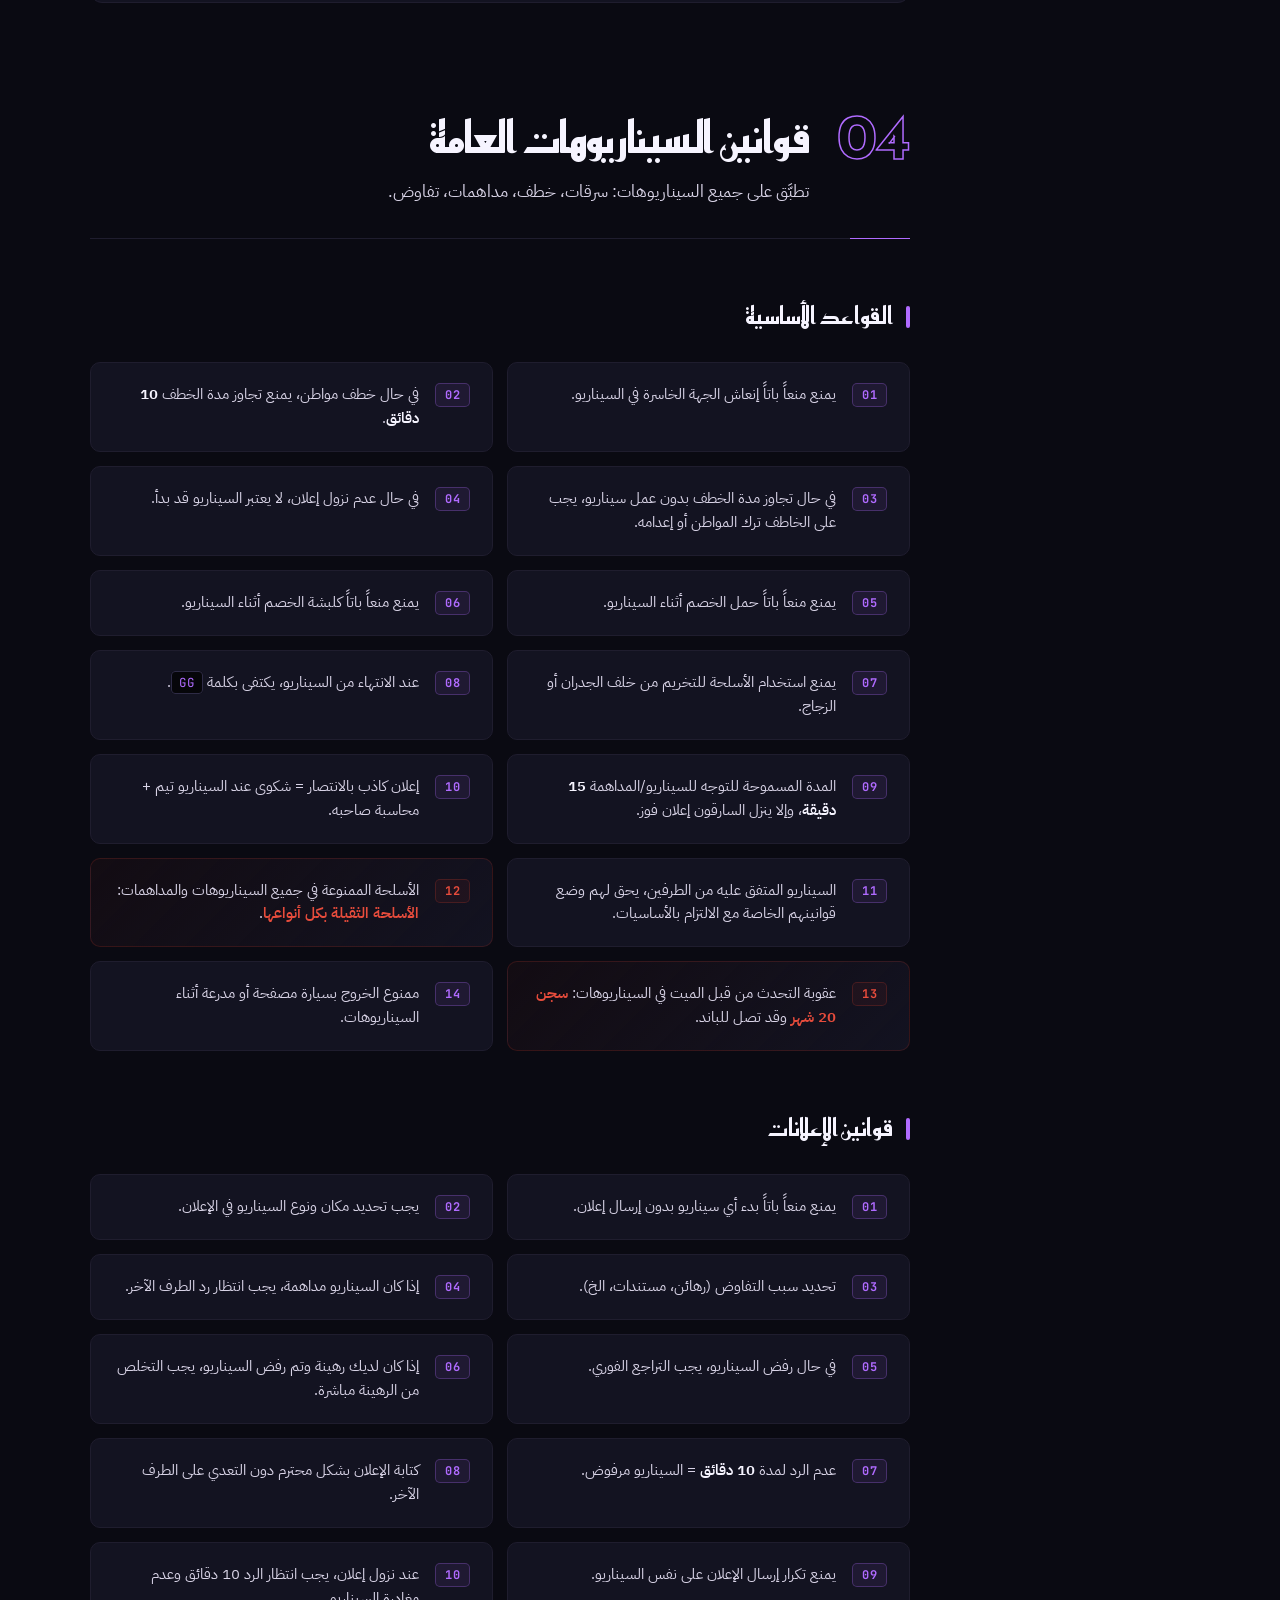
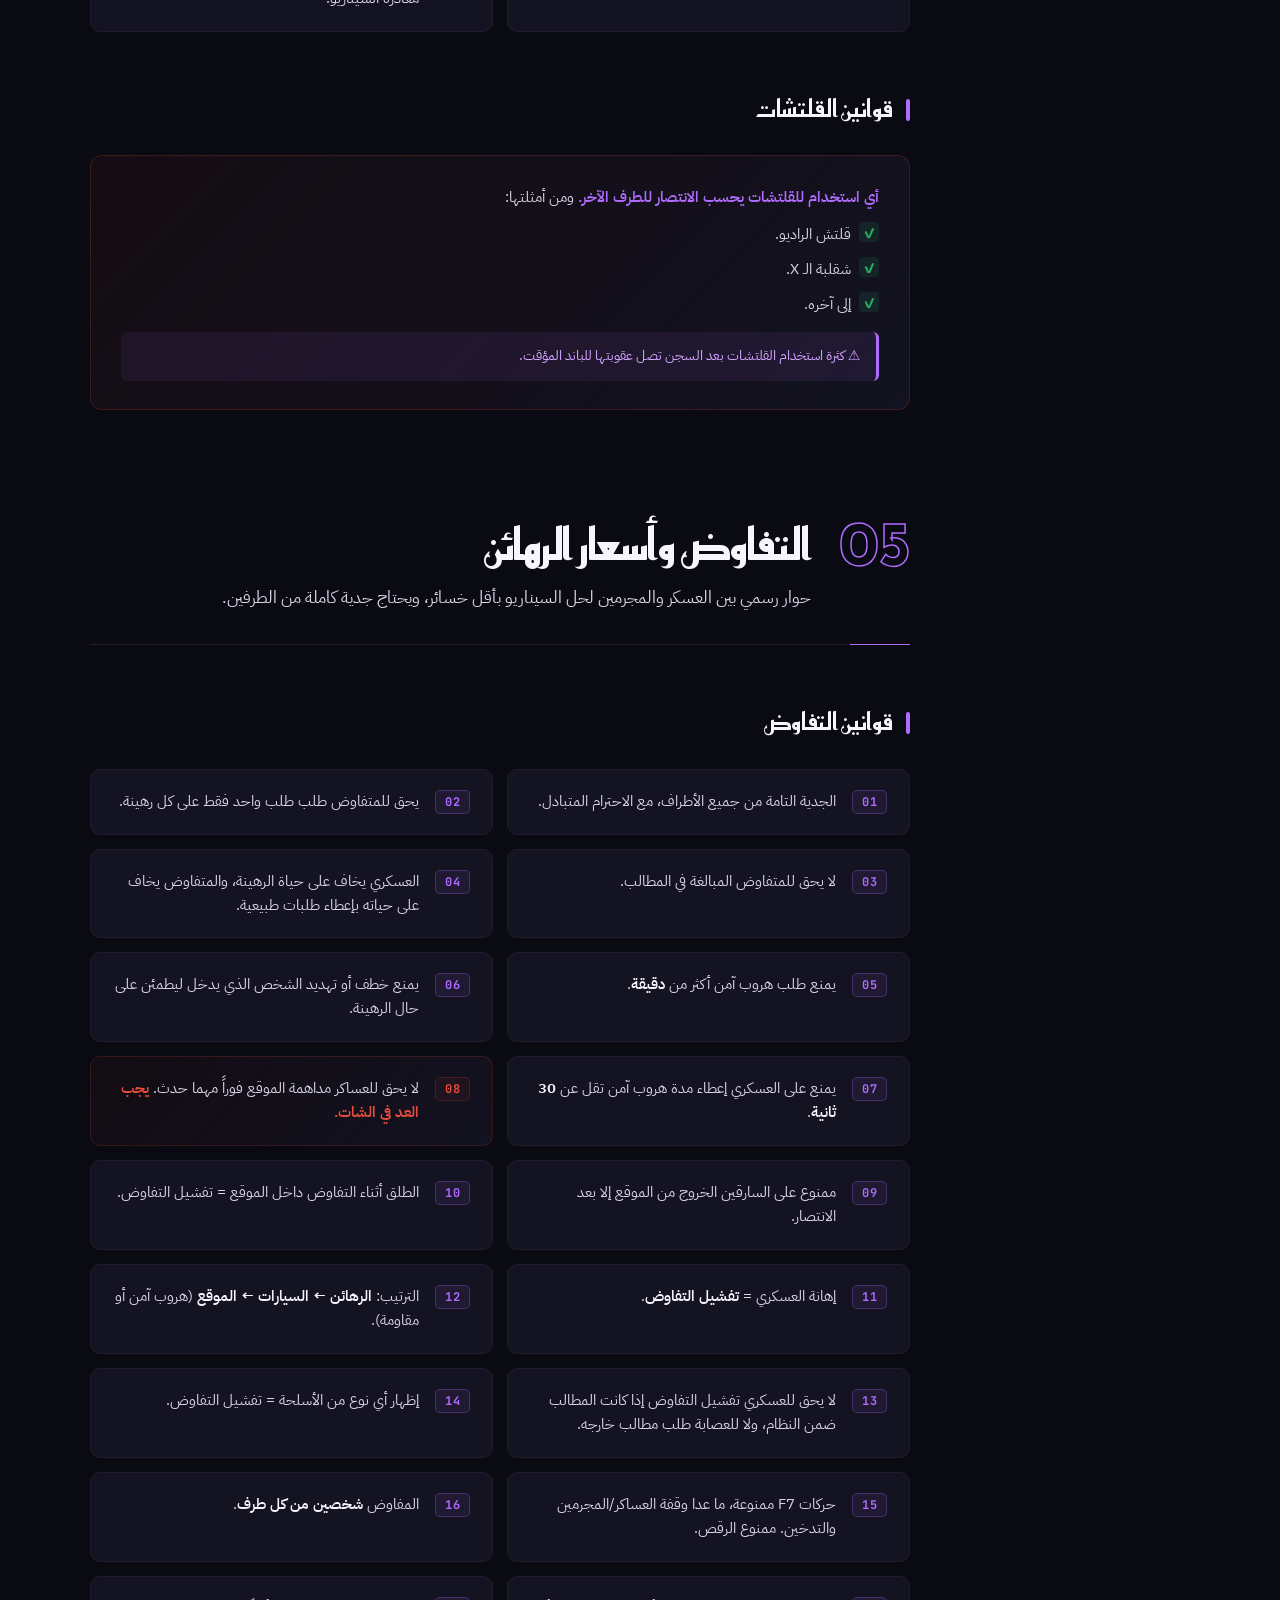
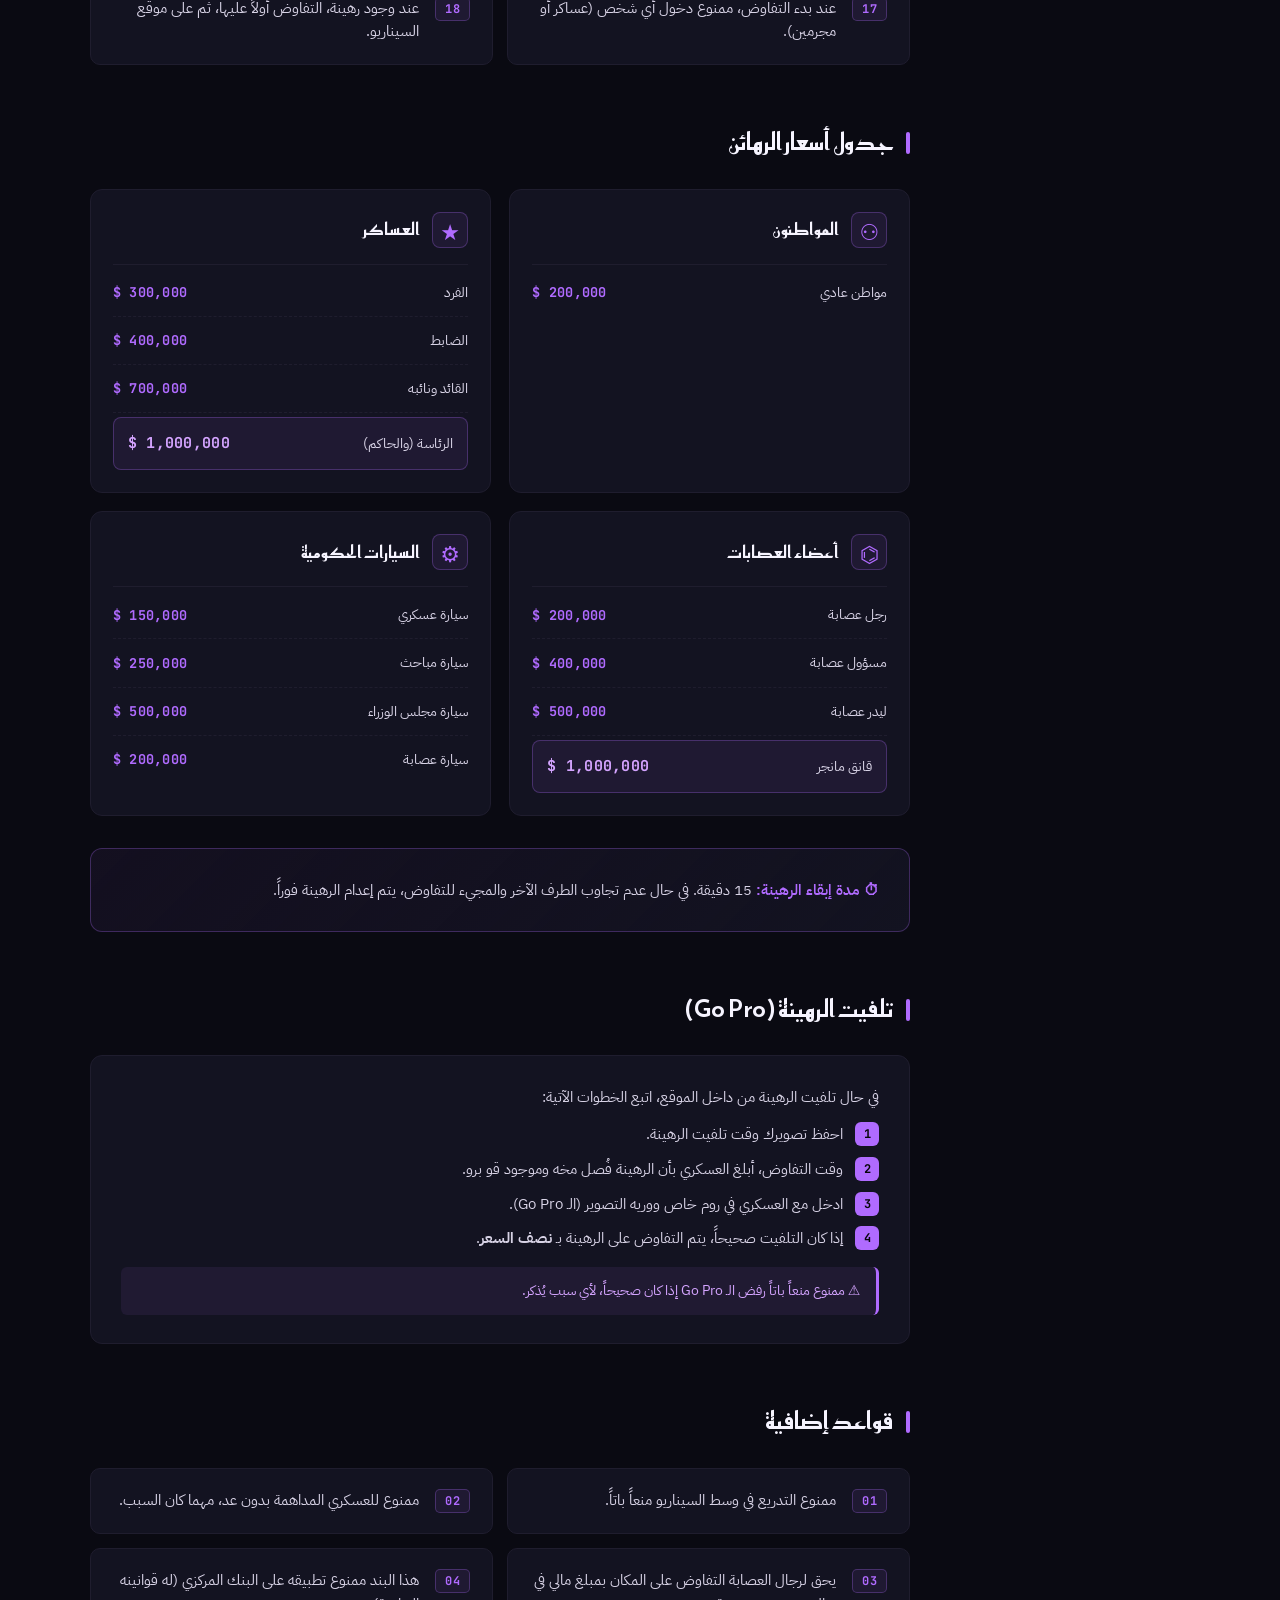
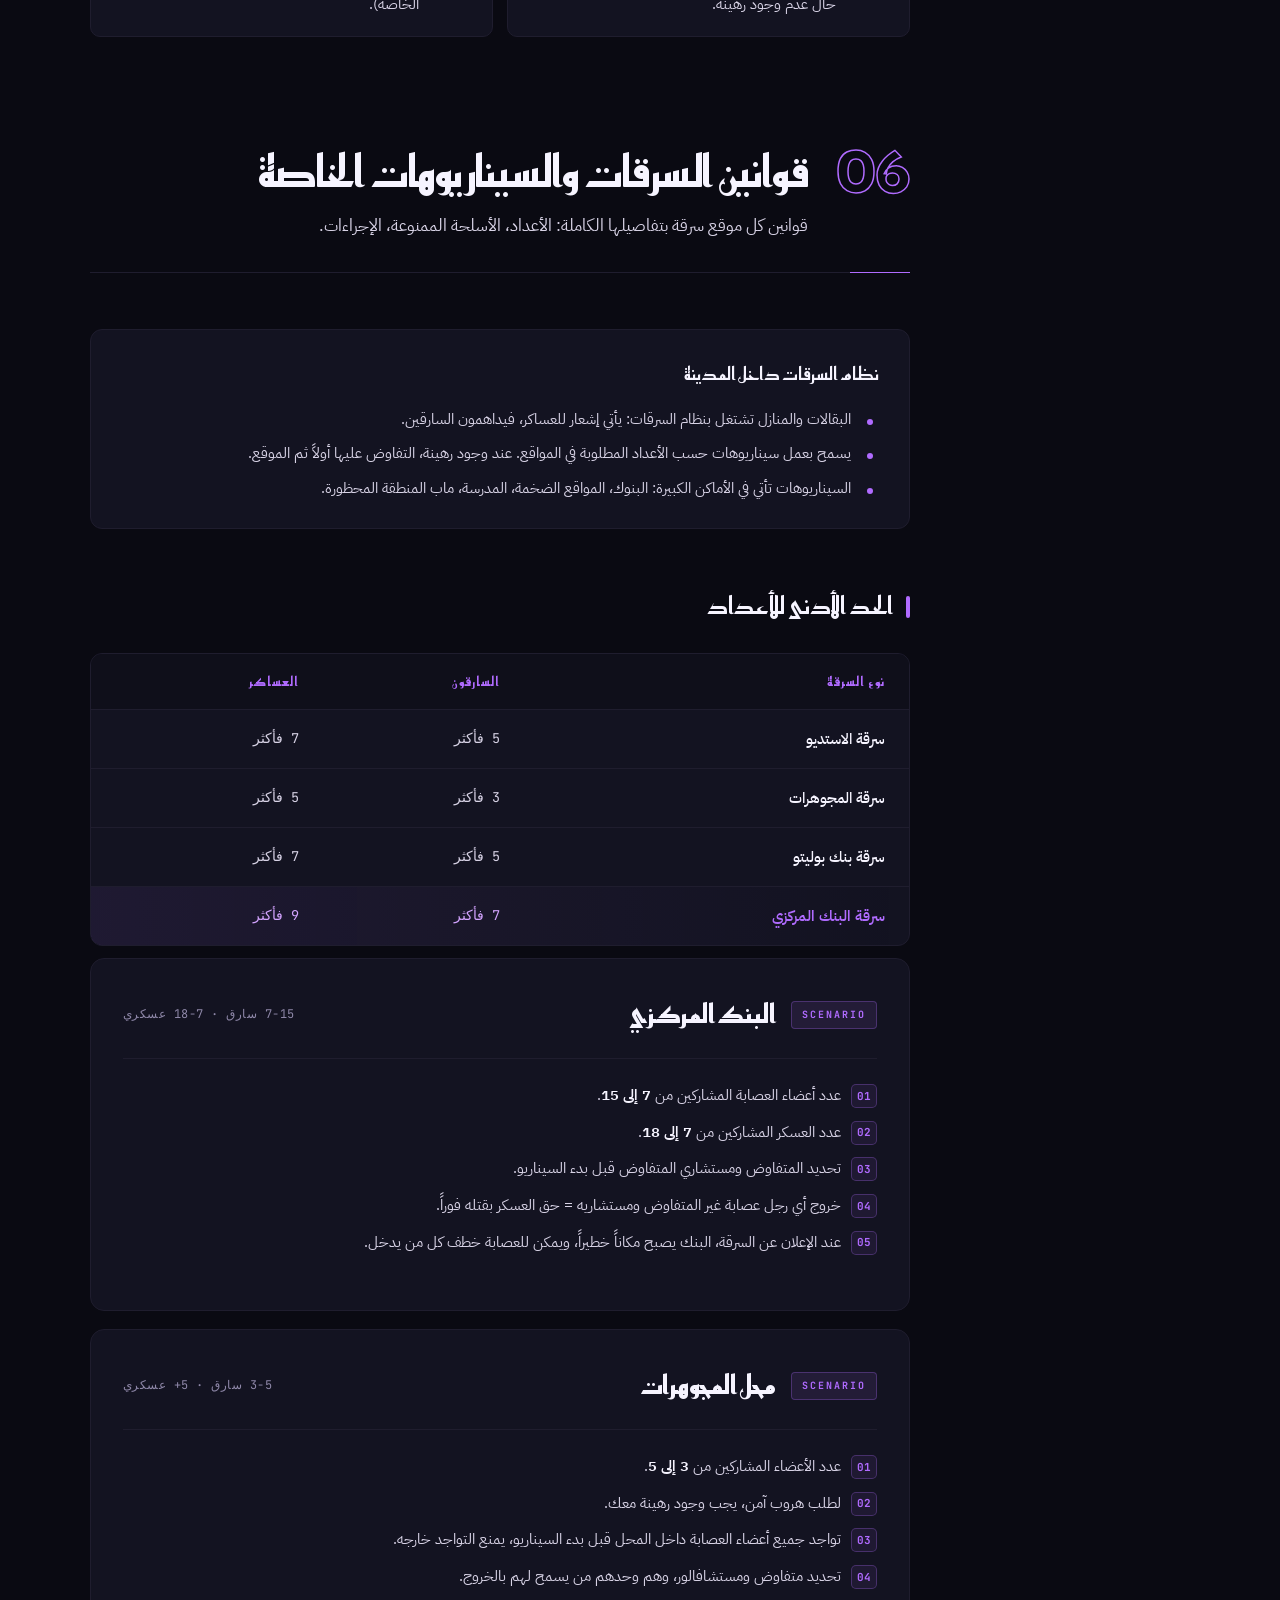
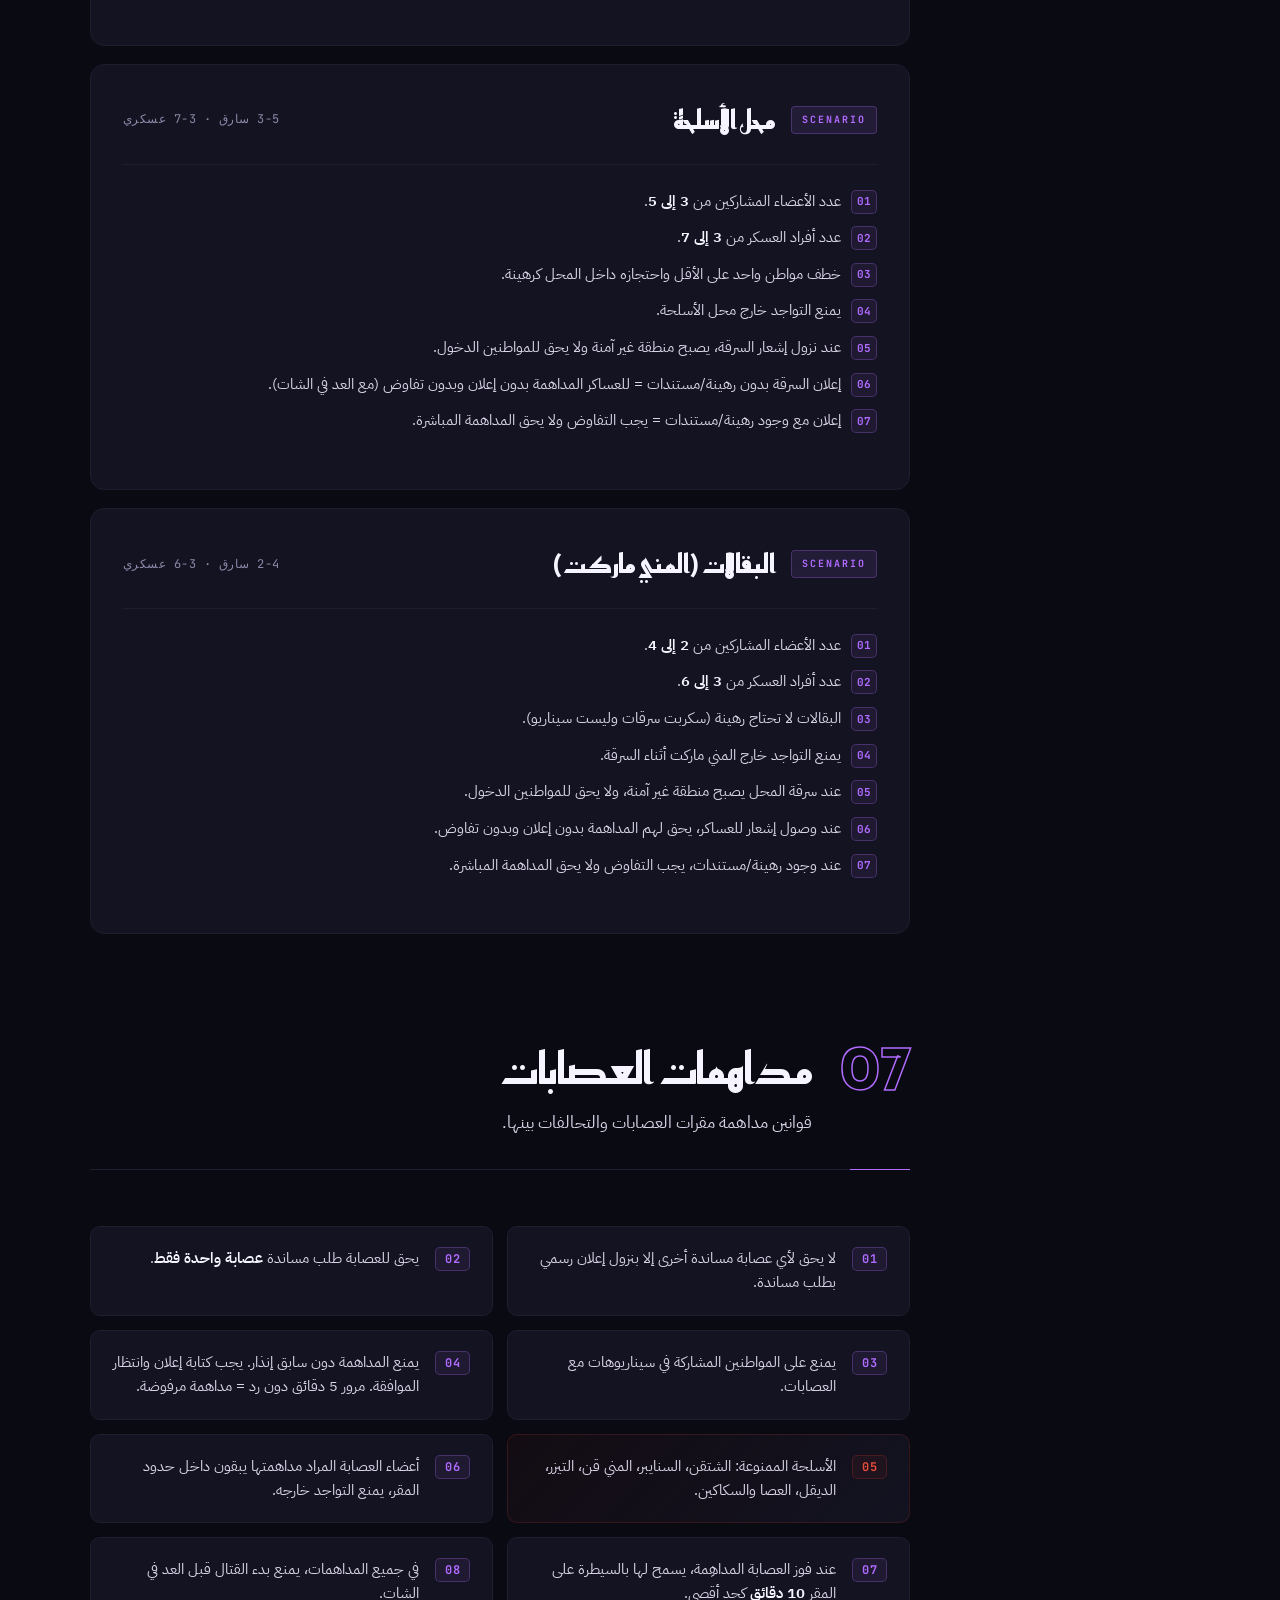
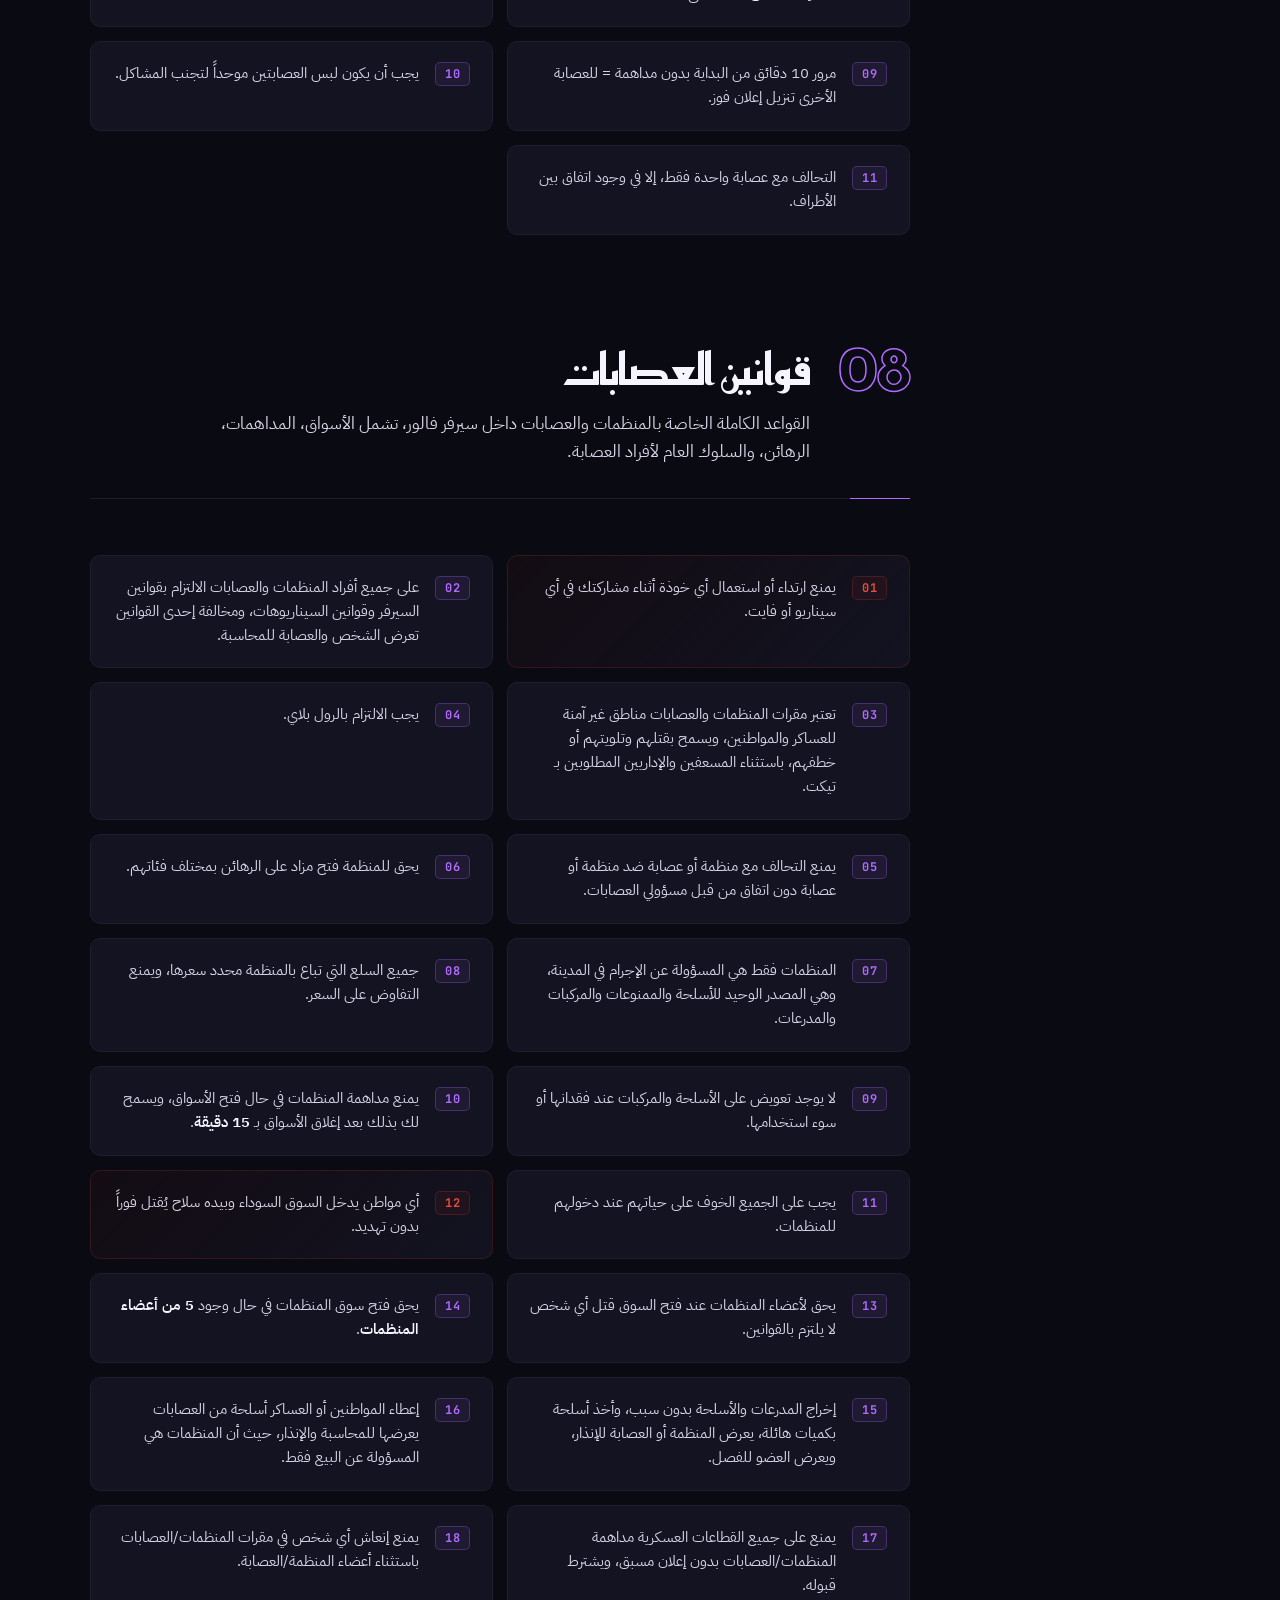
==== commit 51ddc71c: "feat: integrate official server logo in sidebar and hero section" ====
--- a/index.html
+++ b/index.html
@@ -33,10 +33,9 @@
     <div class="toast" id="toast"><span class="toast-icon">✓</span><span class="toast-text">تم نسخ رابط القانون</span></div>
     <aside class="sidebar" id="sidebar">
         <div class="sidebar-brand">
-            <div class="brand-mark"><svg viewBox="0 0 60 60" fill="none">
-                    <path d="M30 5 L52 18 L52 42 L30 55 L8 42 L8 18 Z" stroke="currentColor" stroke-width="2" fill="none" />
-                    <path d="M30 13 L45 22 L45 38 L30 47 L15 38 L15 22 Z" stroke="currentColor" stroke-width="1.5" fill="none" opacity="0.5" /><text x="30" y="36" text-anchor="middle" font-family="Reem Kufi" font-weight="700" font-size="18" fill="currentColor">V</text>
-                </svg></div>
+            <div class="brand-mark">
+                <img src="https://r2.fivemanage.com/8fPnYDsb59MTmarWtBzFa/512.png" alt="شعار فالور" style="width: 100%; height: 100%; object-fit: contain; border-radius: 8px;">
+            </div>
             <div class="brand-text">
                 <h1 class="brand-title">سيرفر فالور</h1><span class="brand-sub">Valor RP</span>
             </div>
@@ -69,6 +68,9 @@
     </aside>
     <main class="main">
         <section class="hero" id="intro">
+            <div class="hero-logo-wrapper">
+                <img src="https://r2.fivemanage.com/8fPnYDsb59MTmarWtBzFa/512.png" alt="شعار سيرفر فالور" class="hero-logo">
+            </div>
             <div class="hero-meta"><span class="hero-tag">⬢ سيرفر FiveM</span><span class="hero-divider"></span><span class="hero-tag">رول بلاي</span></div>
             <h1 class="hero-title"><span class="title-line">كتاب</span><span class="title-line title-accent">القوانين</span><span class="title-line">الرسمي</span></h1>
             <p class="hero-desc">المرجع الكامل لقوانين <strong>سيرفر فالور</strong> للرول بلاي. كل قانون موثّق ومنظّم، من الدسكورد إلى السيناريوهات الأكثر تعقيداً.</p>
--- a/styles.css
+++ b/styles.css
@@ -2237,6 +2237,31 @@
     filter: grayscale(1)
 }
 
-
-
-
+/* ─── Hero Logo Styles ─── */
+.hero-logo-wrapper {
+    display: inline-flex;
+    margin-bottom: 24px;
+    animation: fade-up 0.8s ease backwards;
+}
+
+.hero-logo {
+    width: 96px;
+    height: 96px;
+    object-fit: contain;
+    filter: drop-shadow(0 0 20px rgba(176, 107, 255, 0.4));
+    animation: float-logo 4s ease-in-out infinite;
+}
+
+@keyframes float-logo {
+    0%, 100% {
+        transform: translateY(0);
+    }
+    50% {
+        transform: translateY(-8px);
+    }
+}
+
+
+
+
+
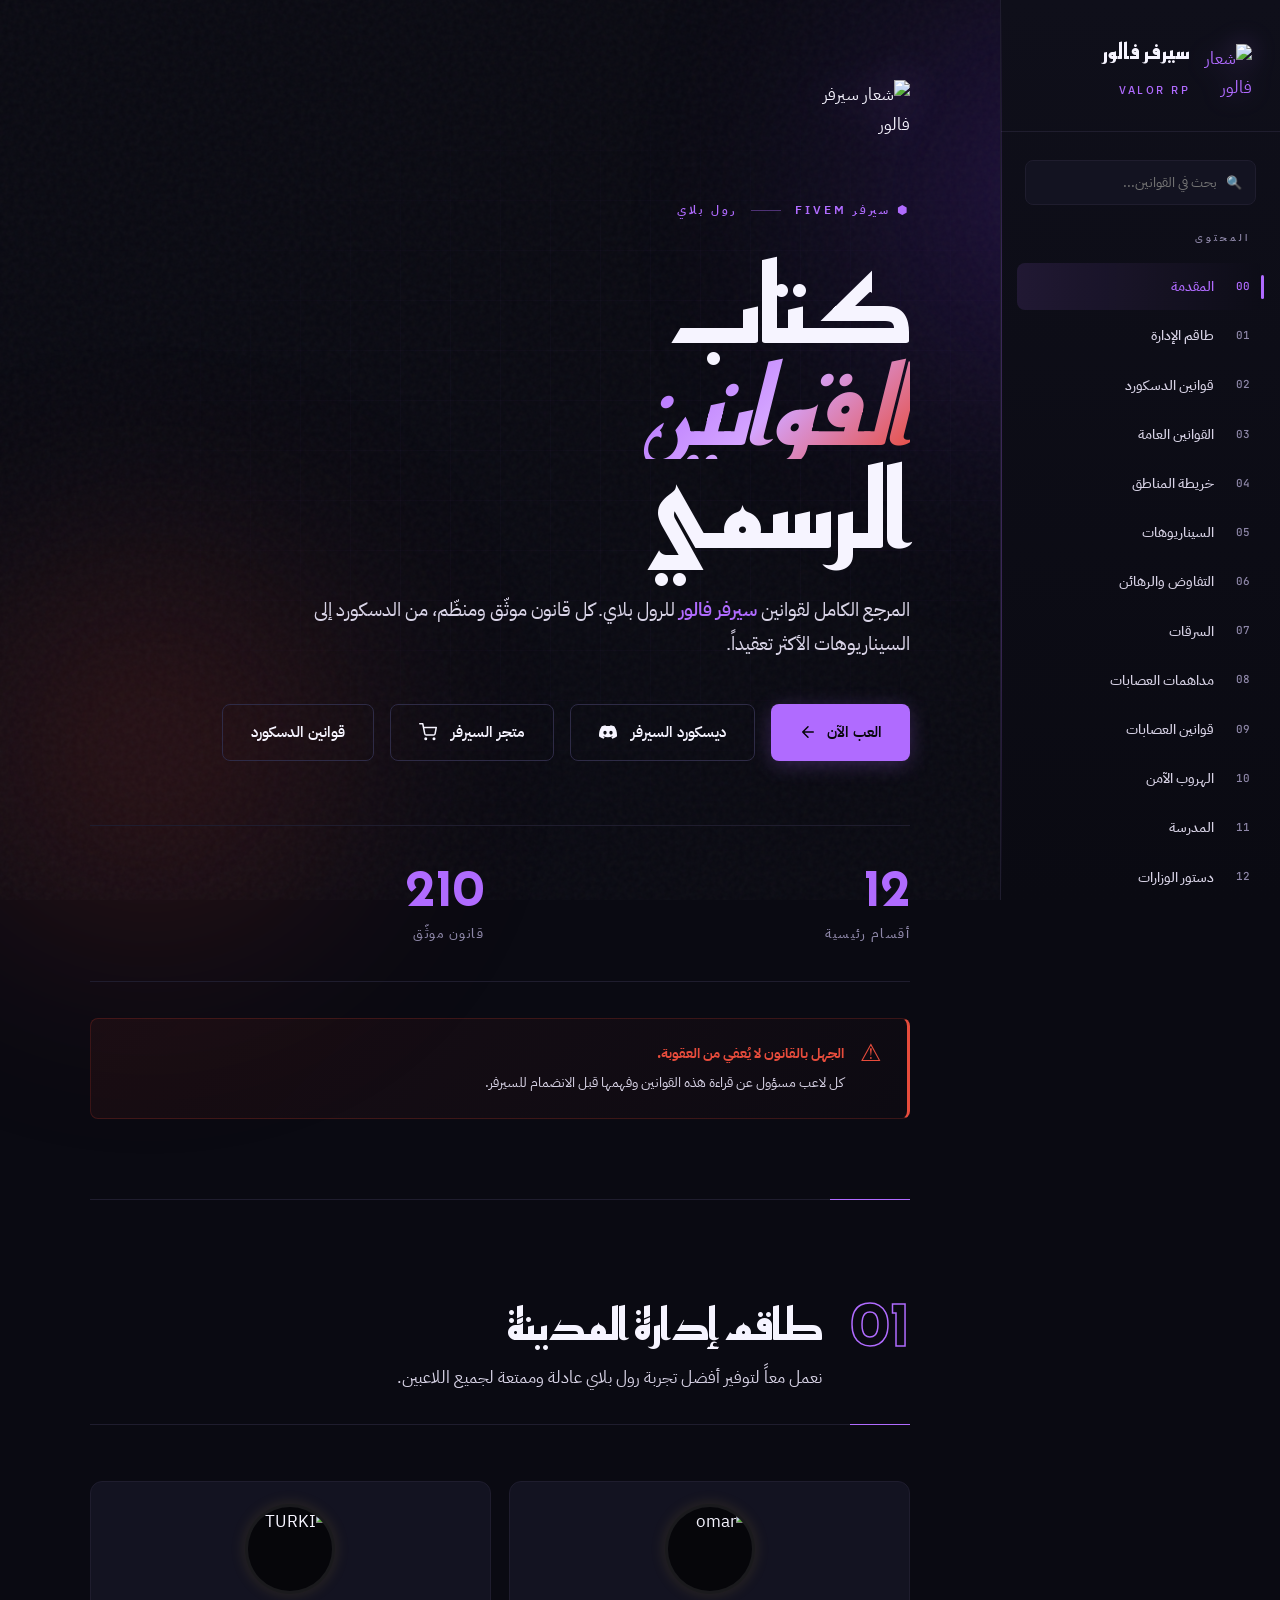
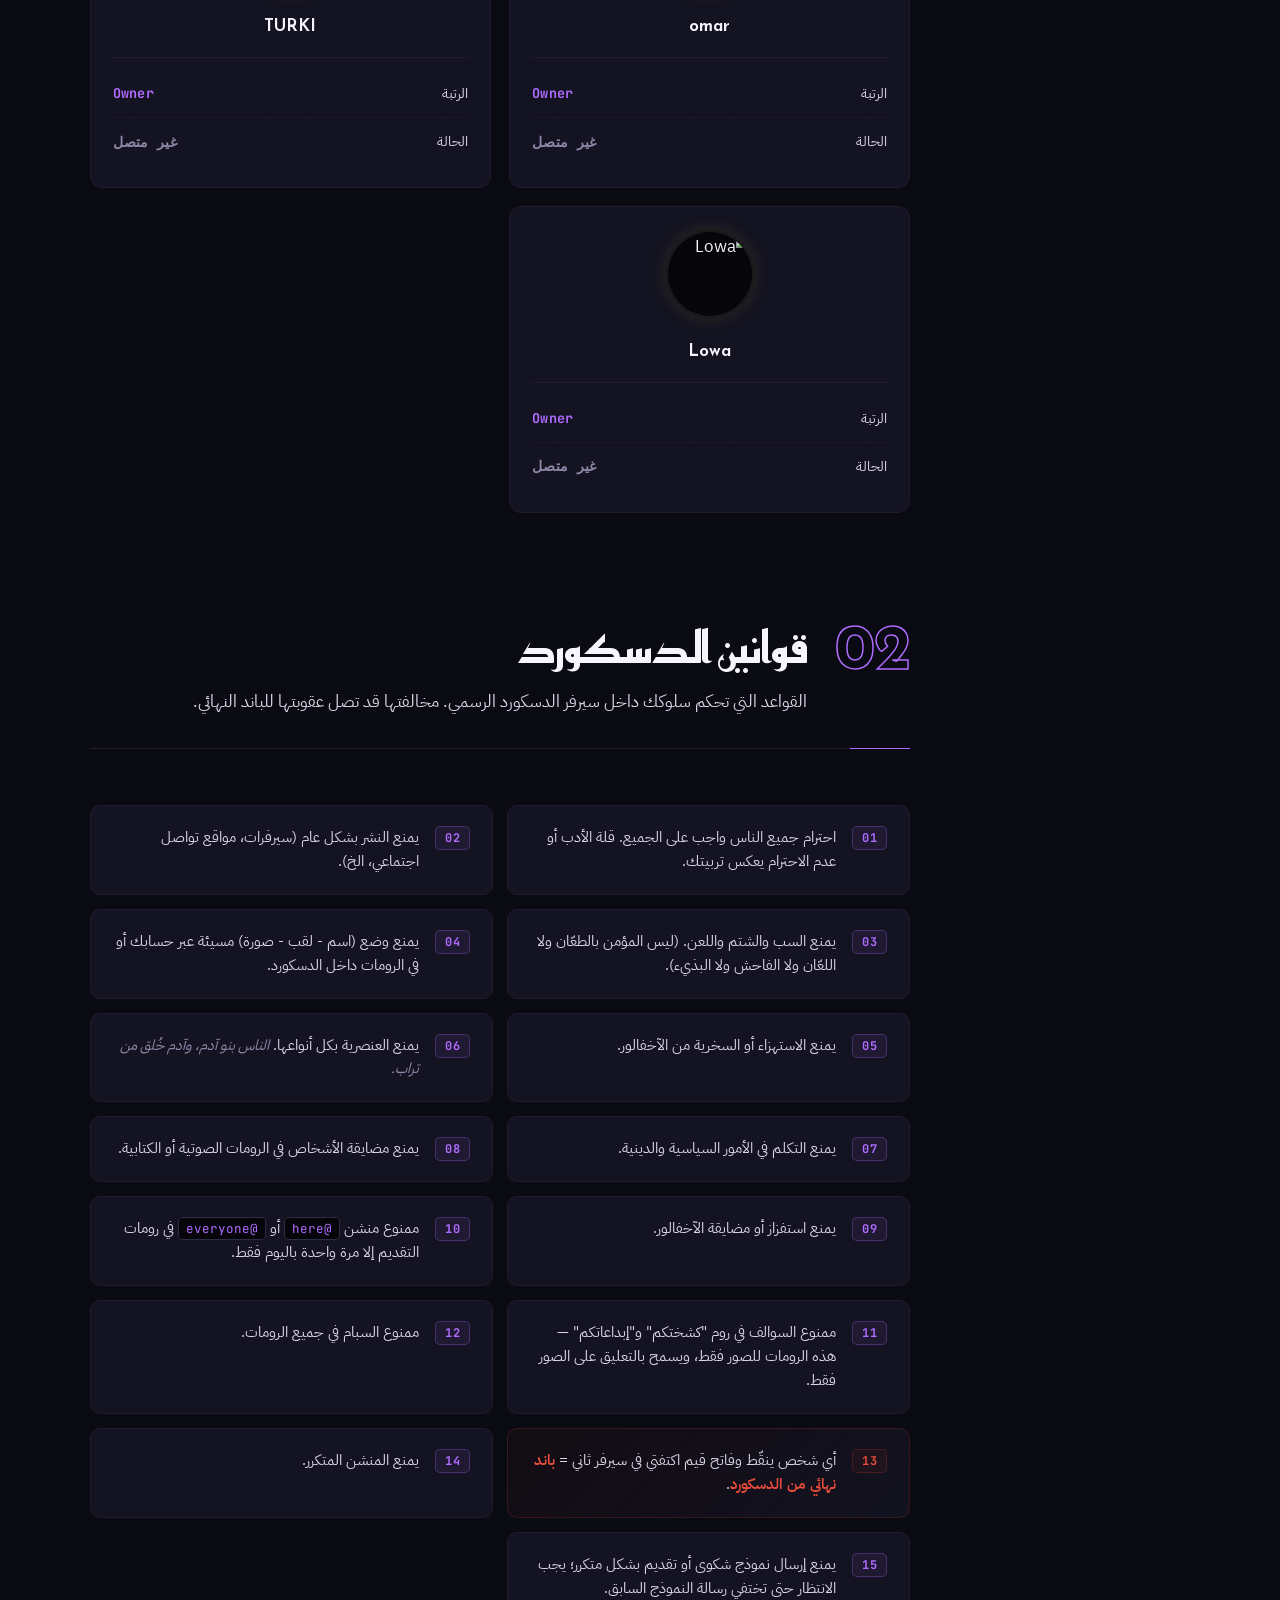
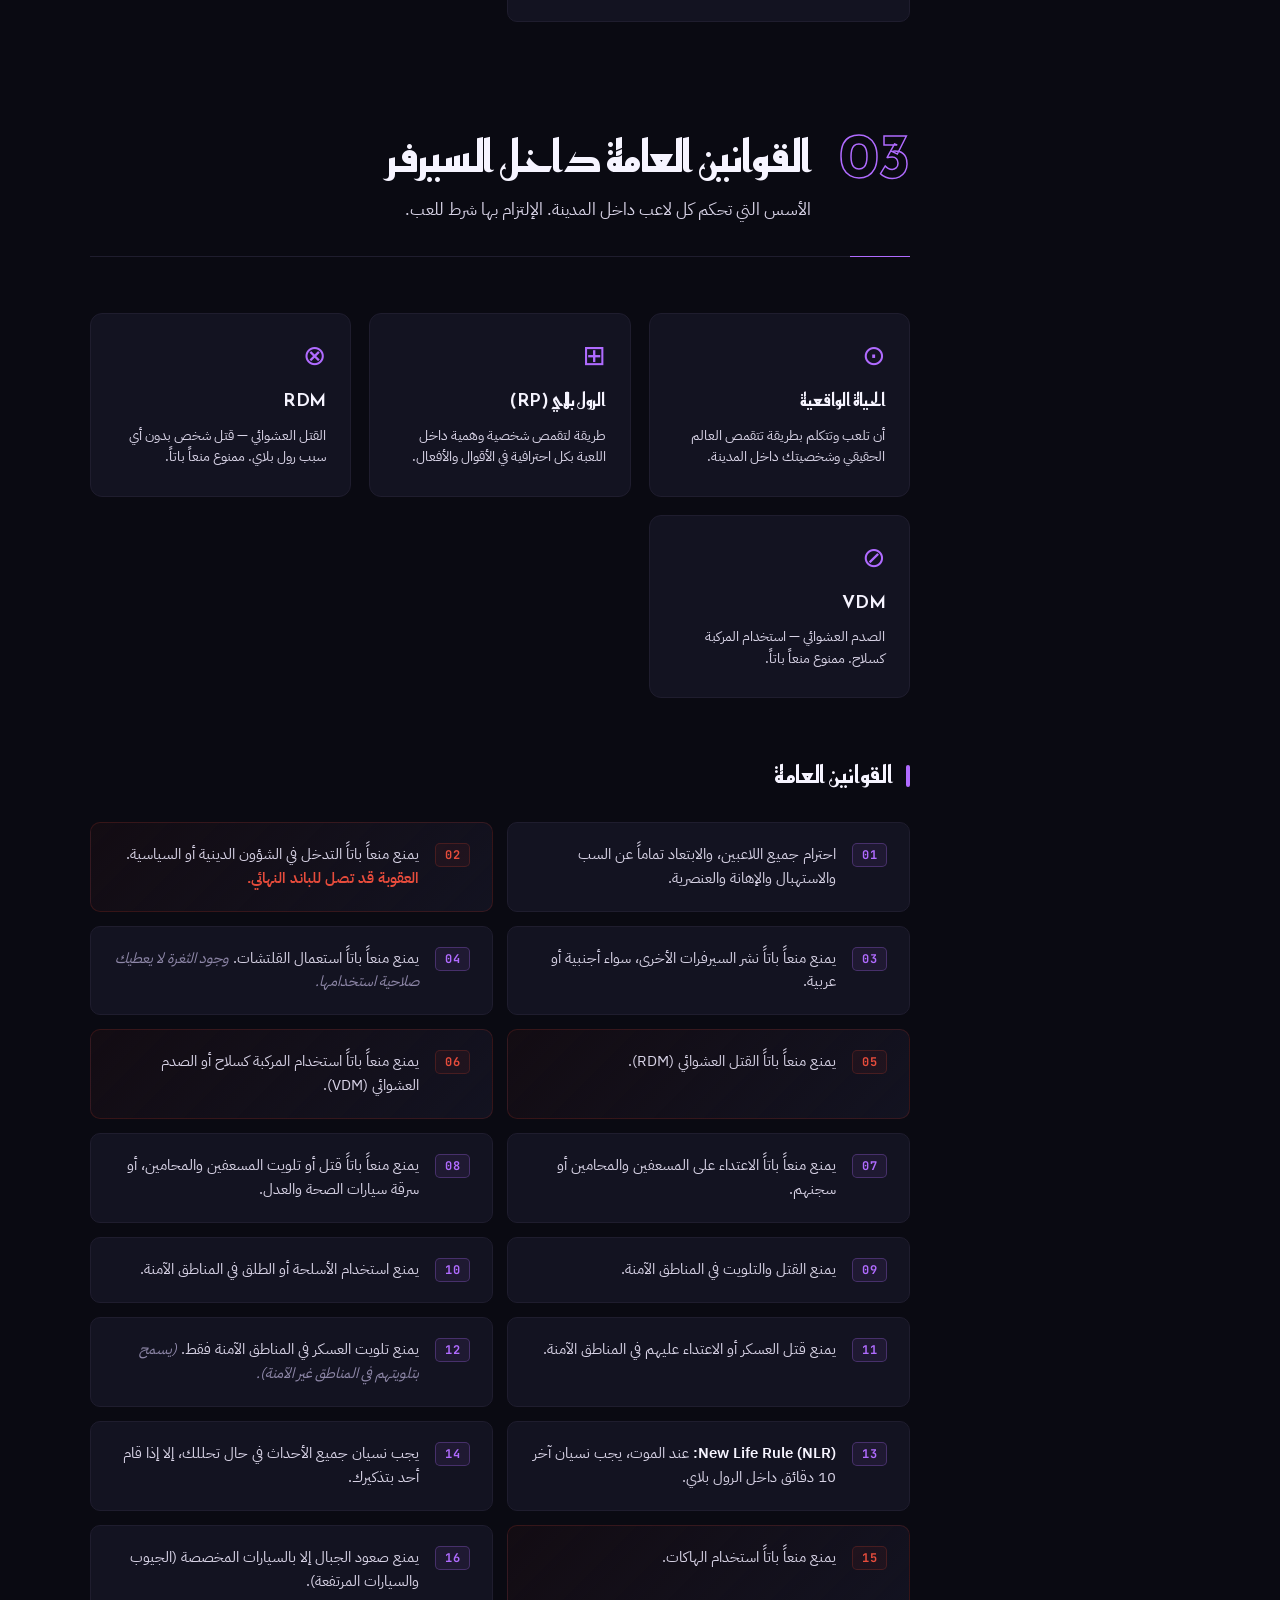
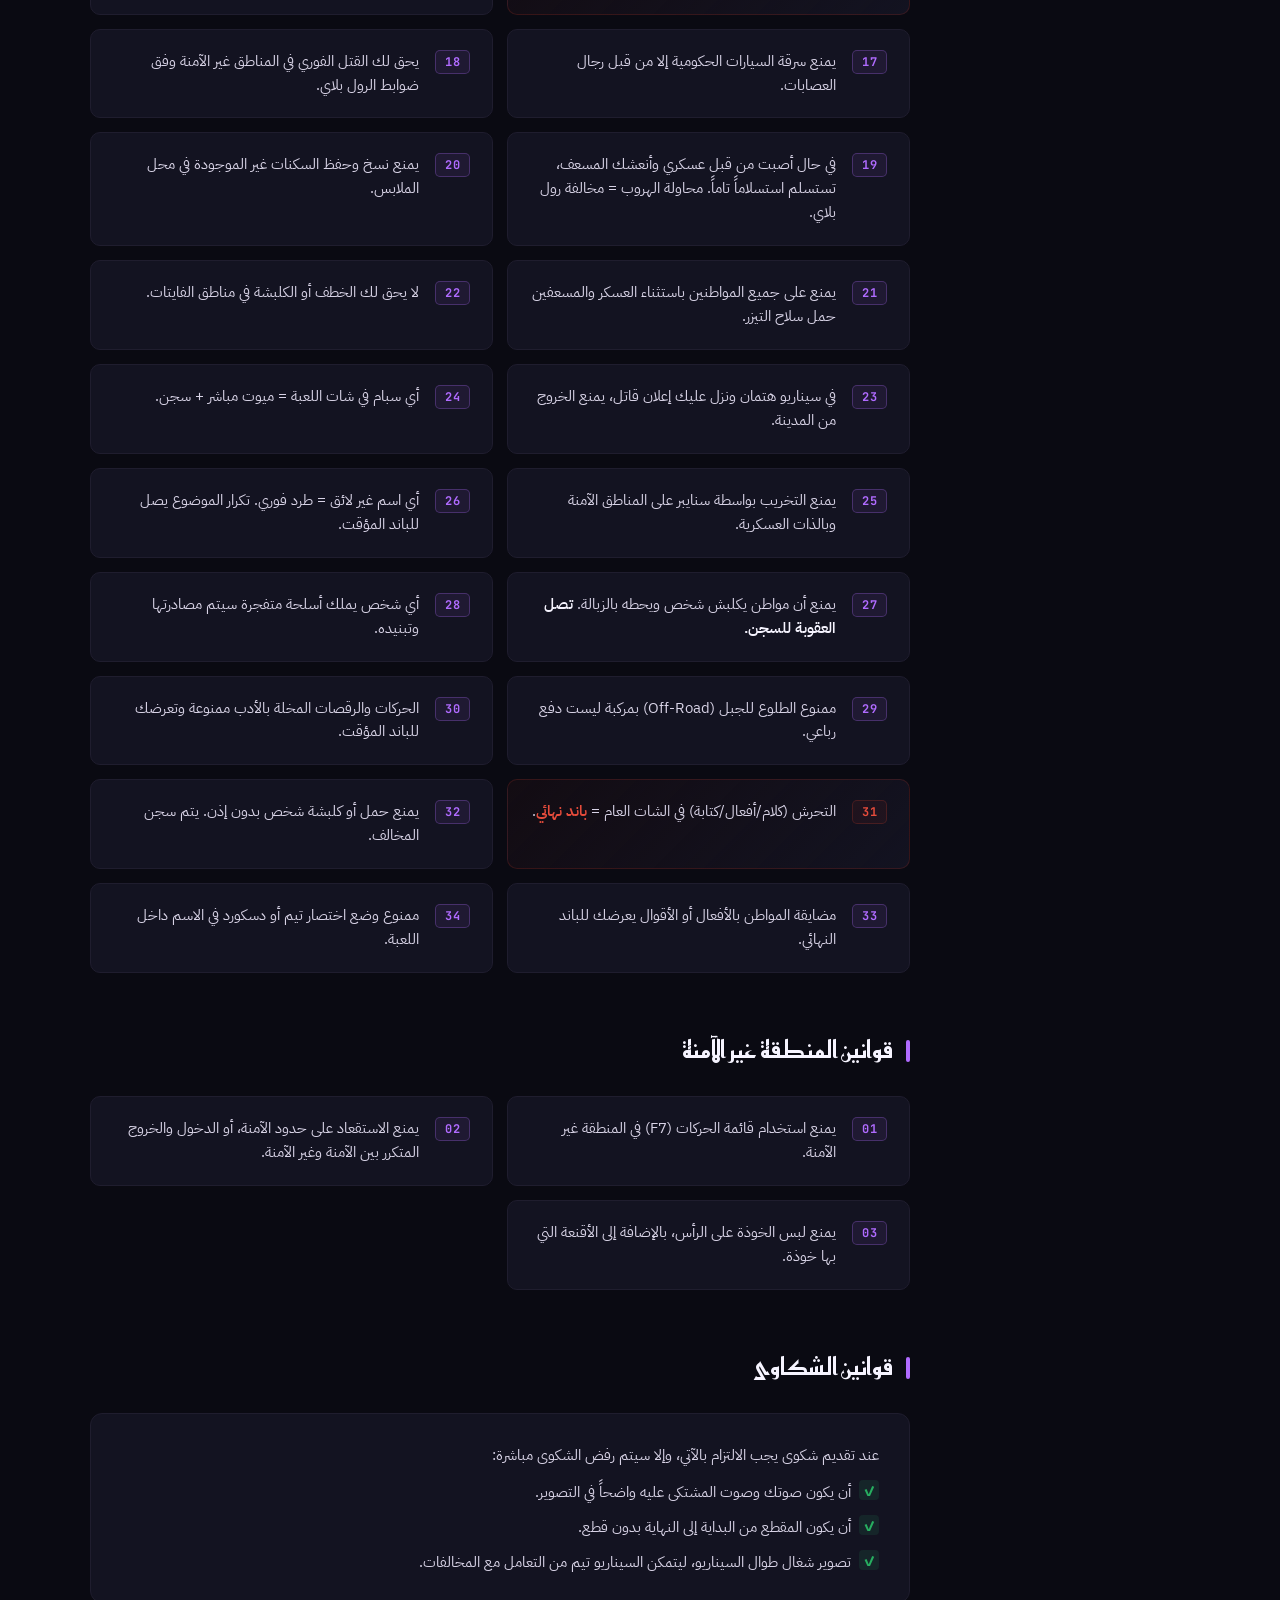
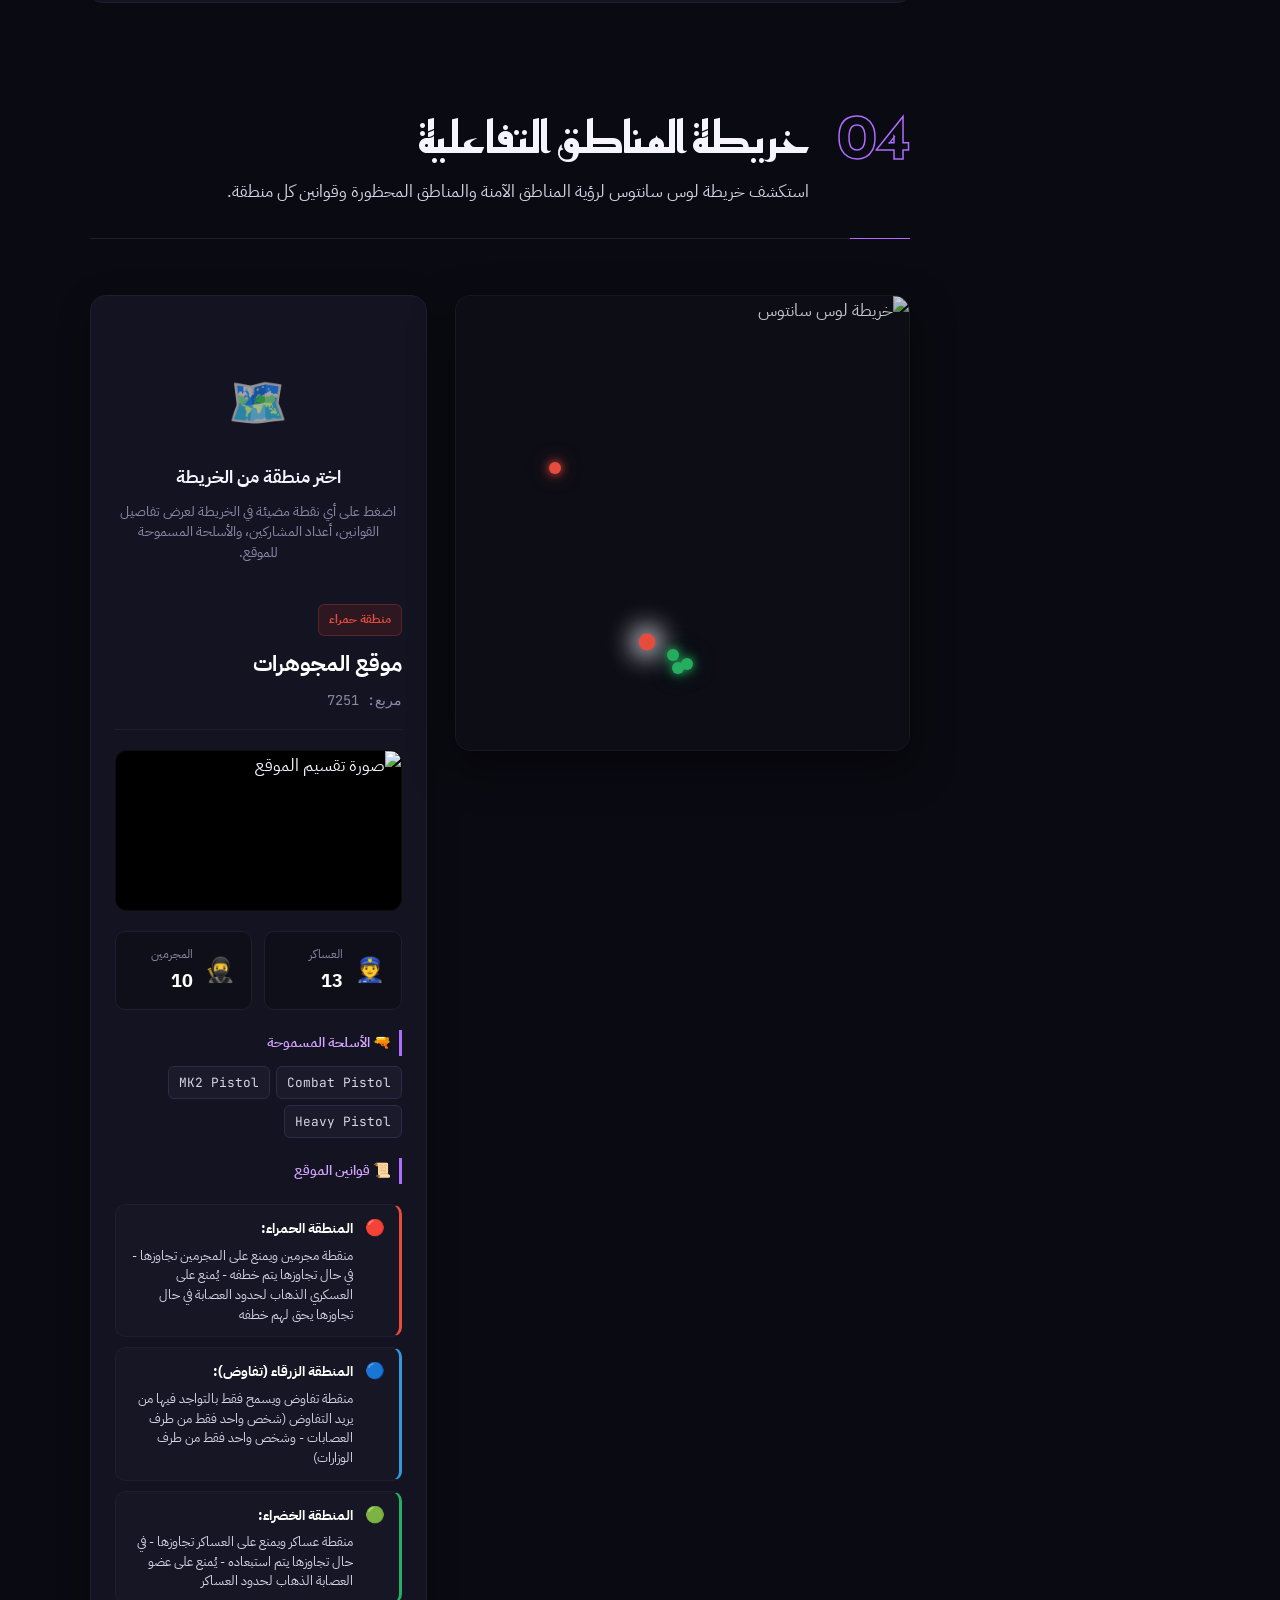
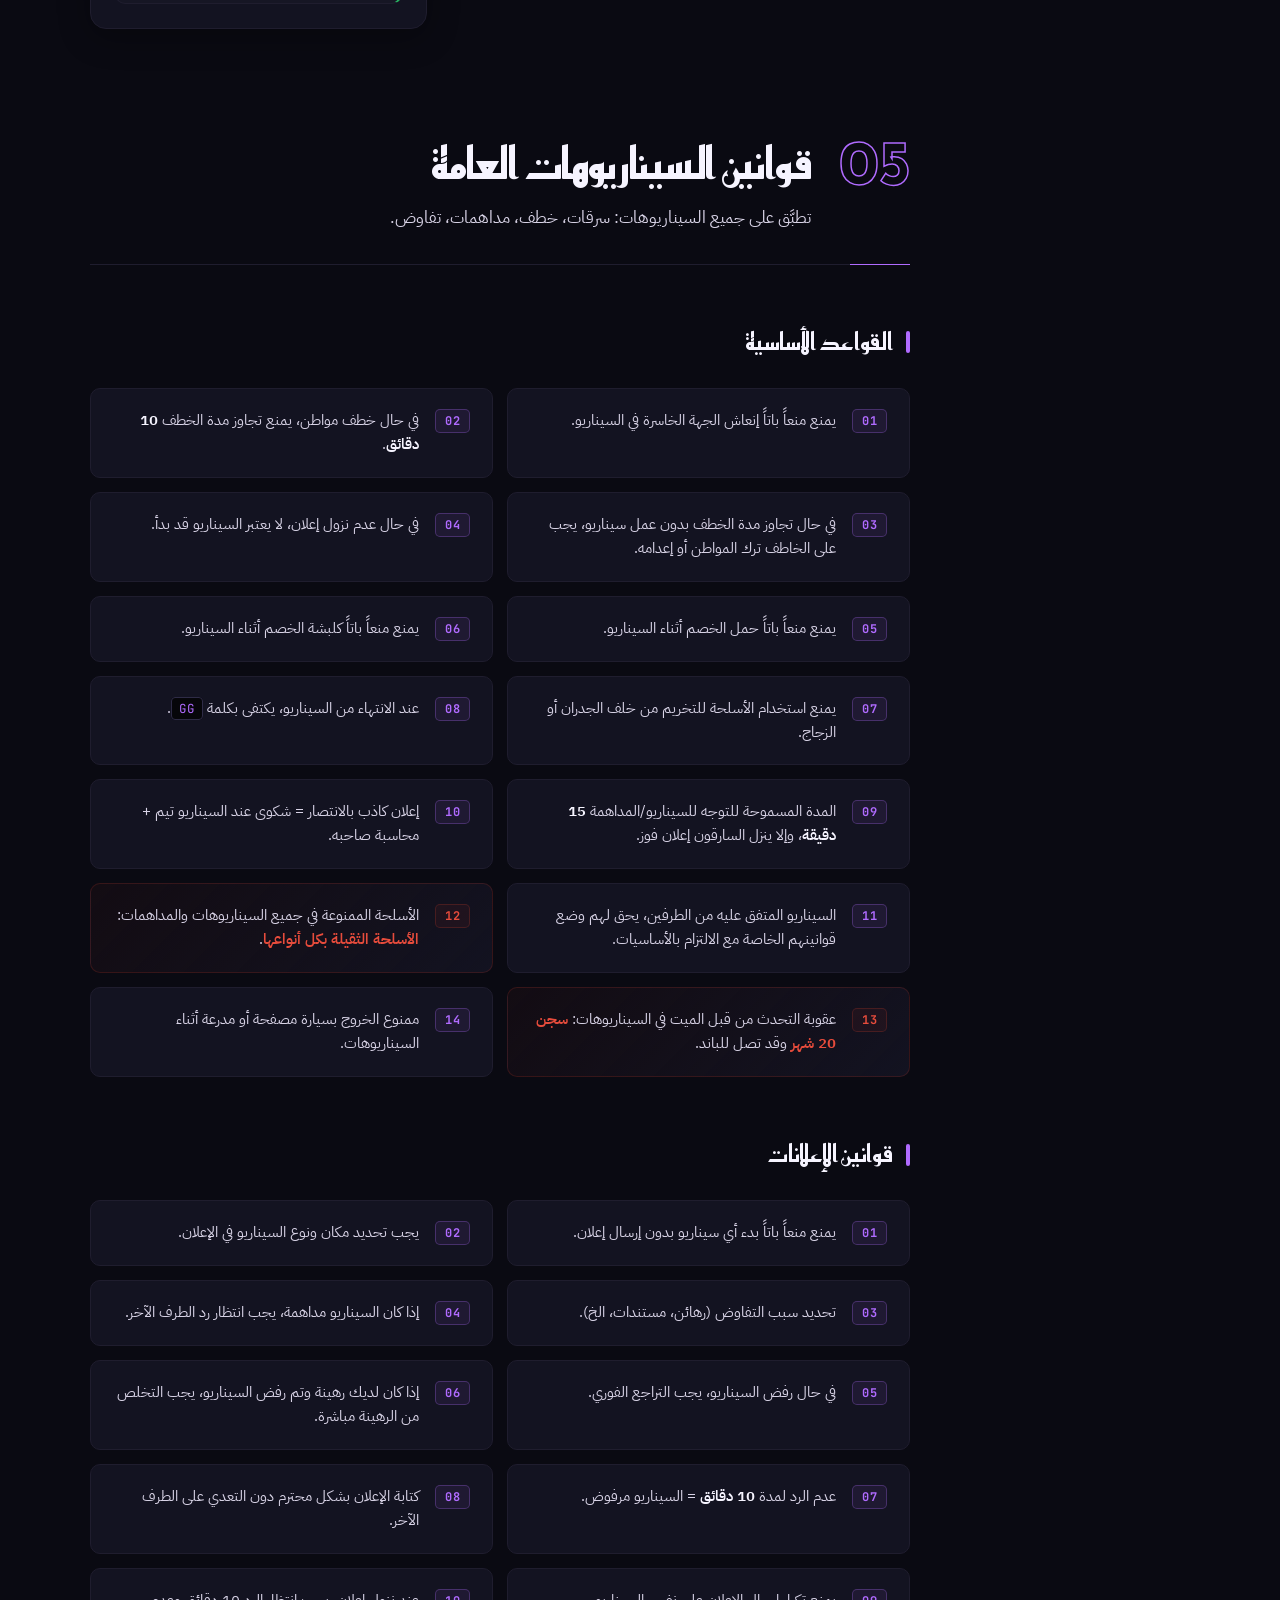
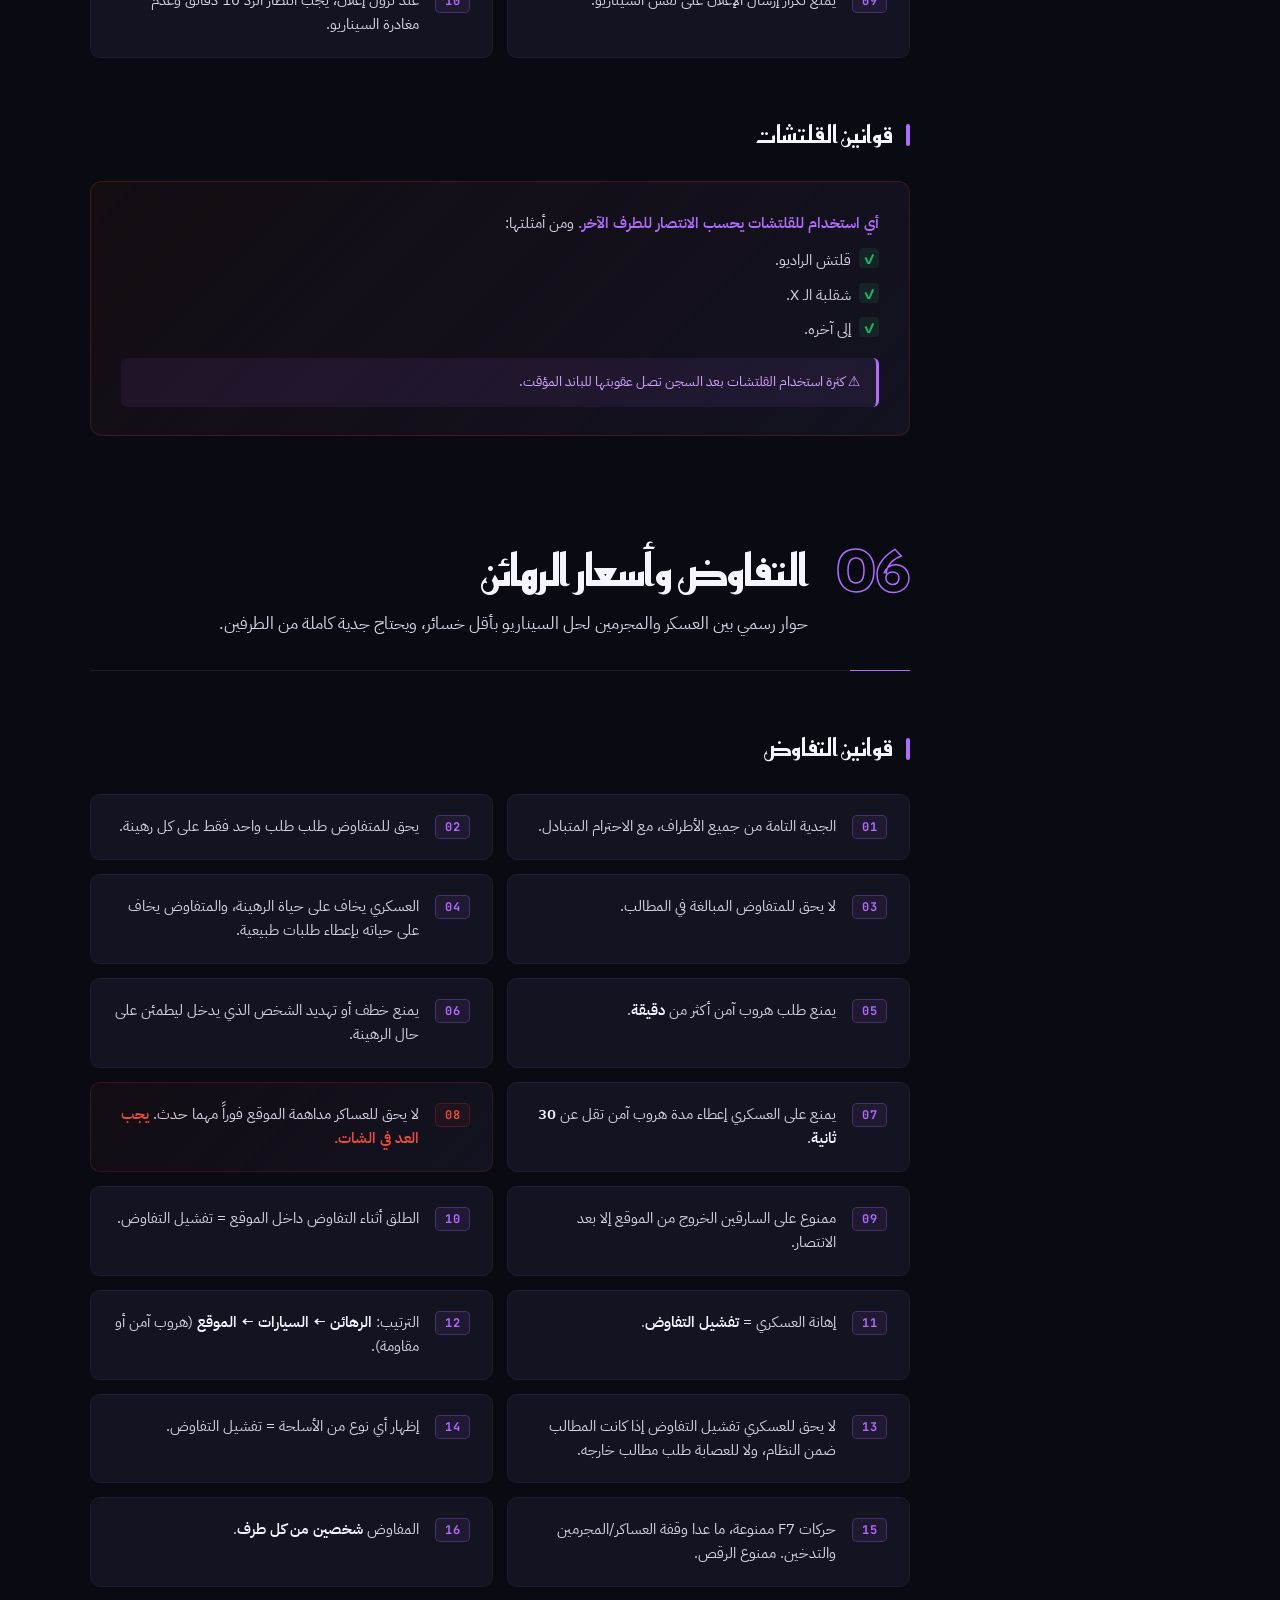
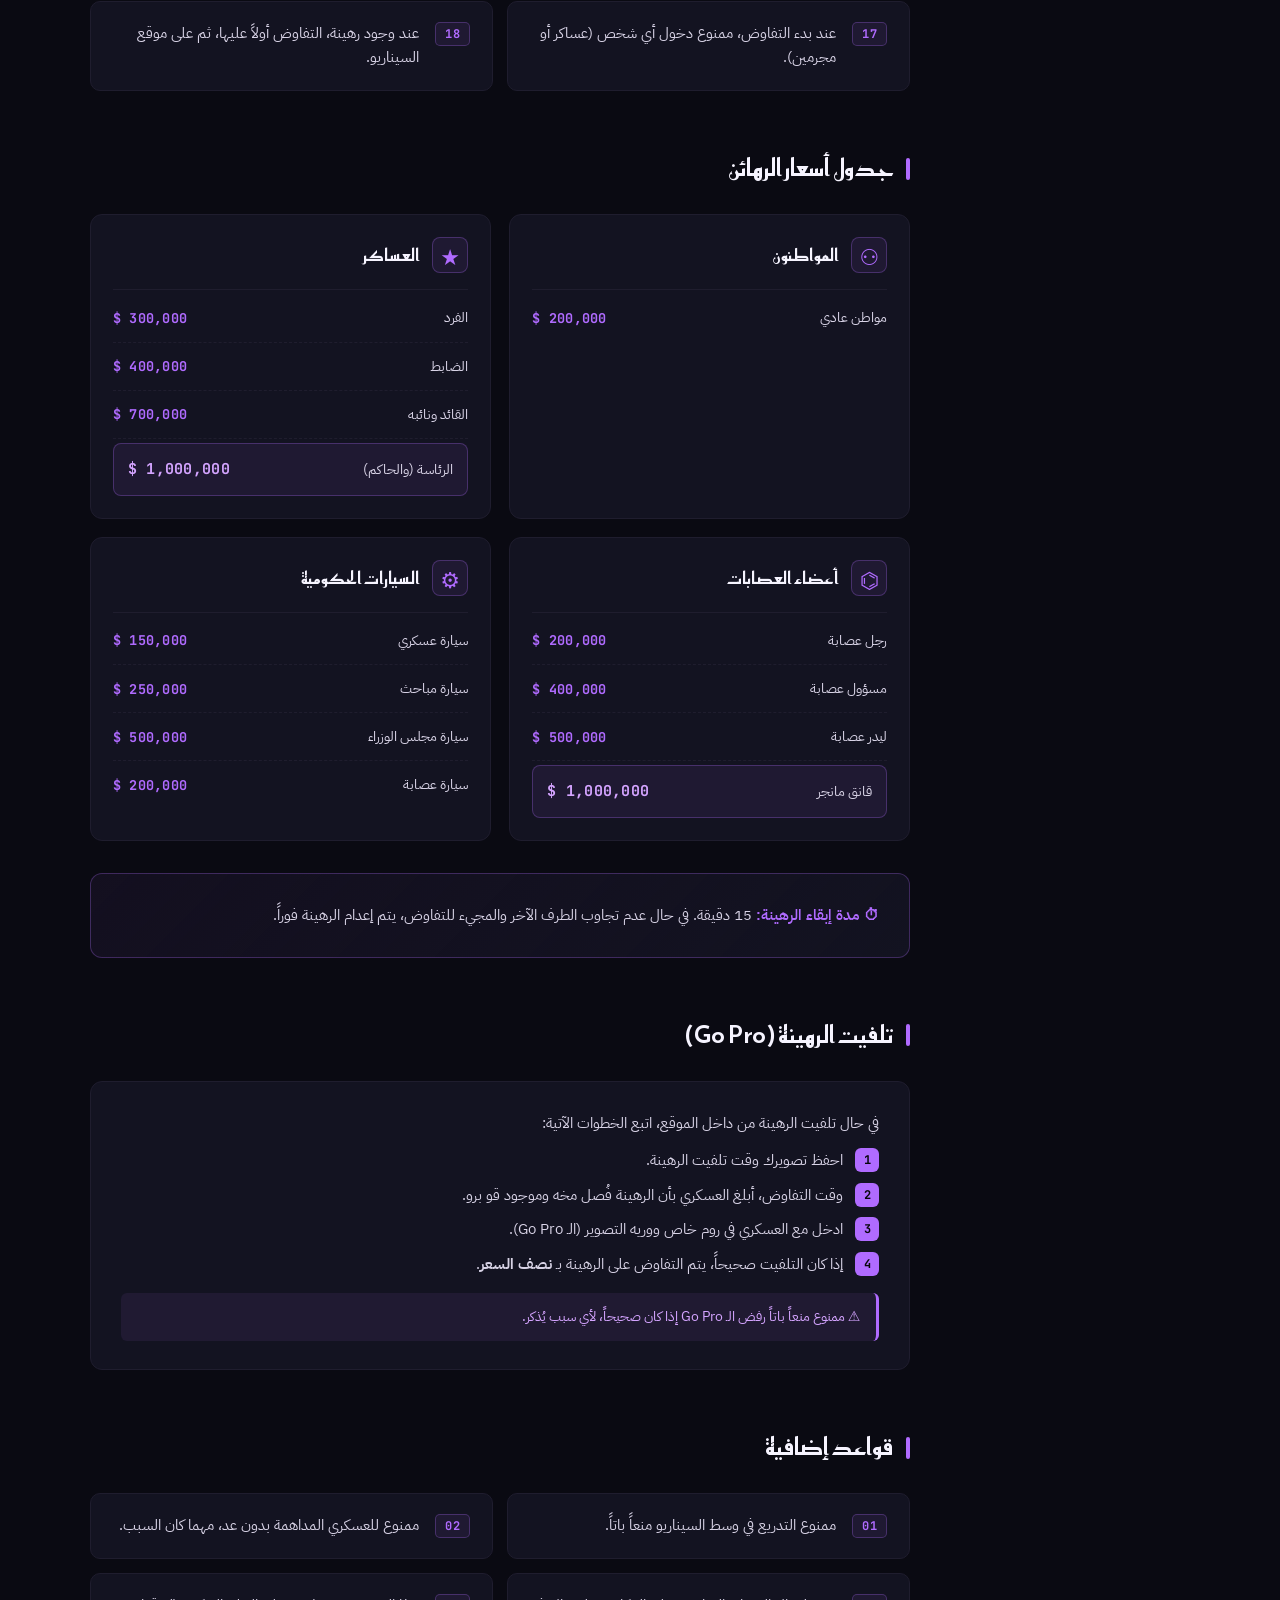
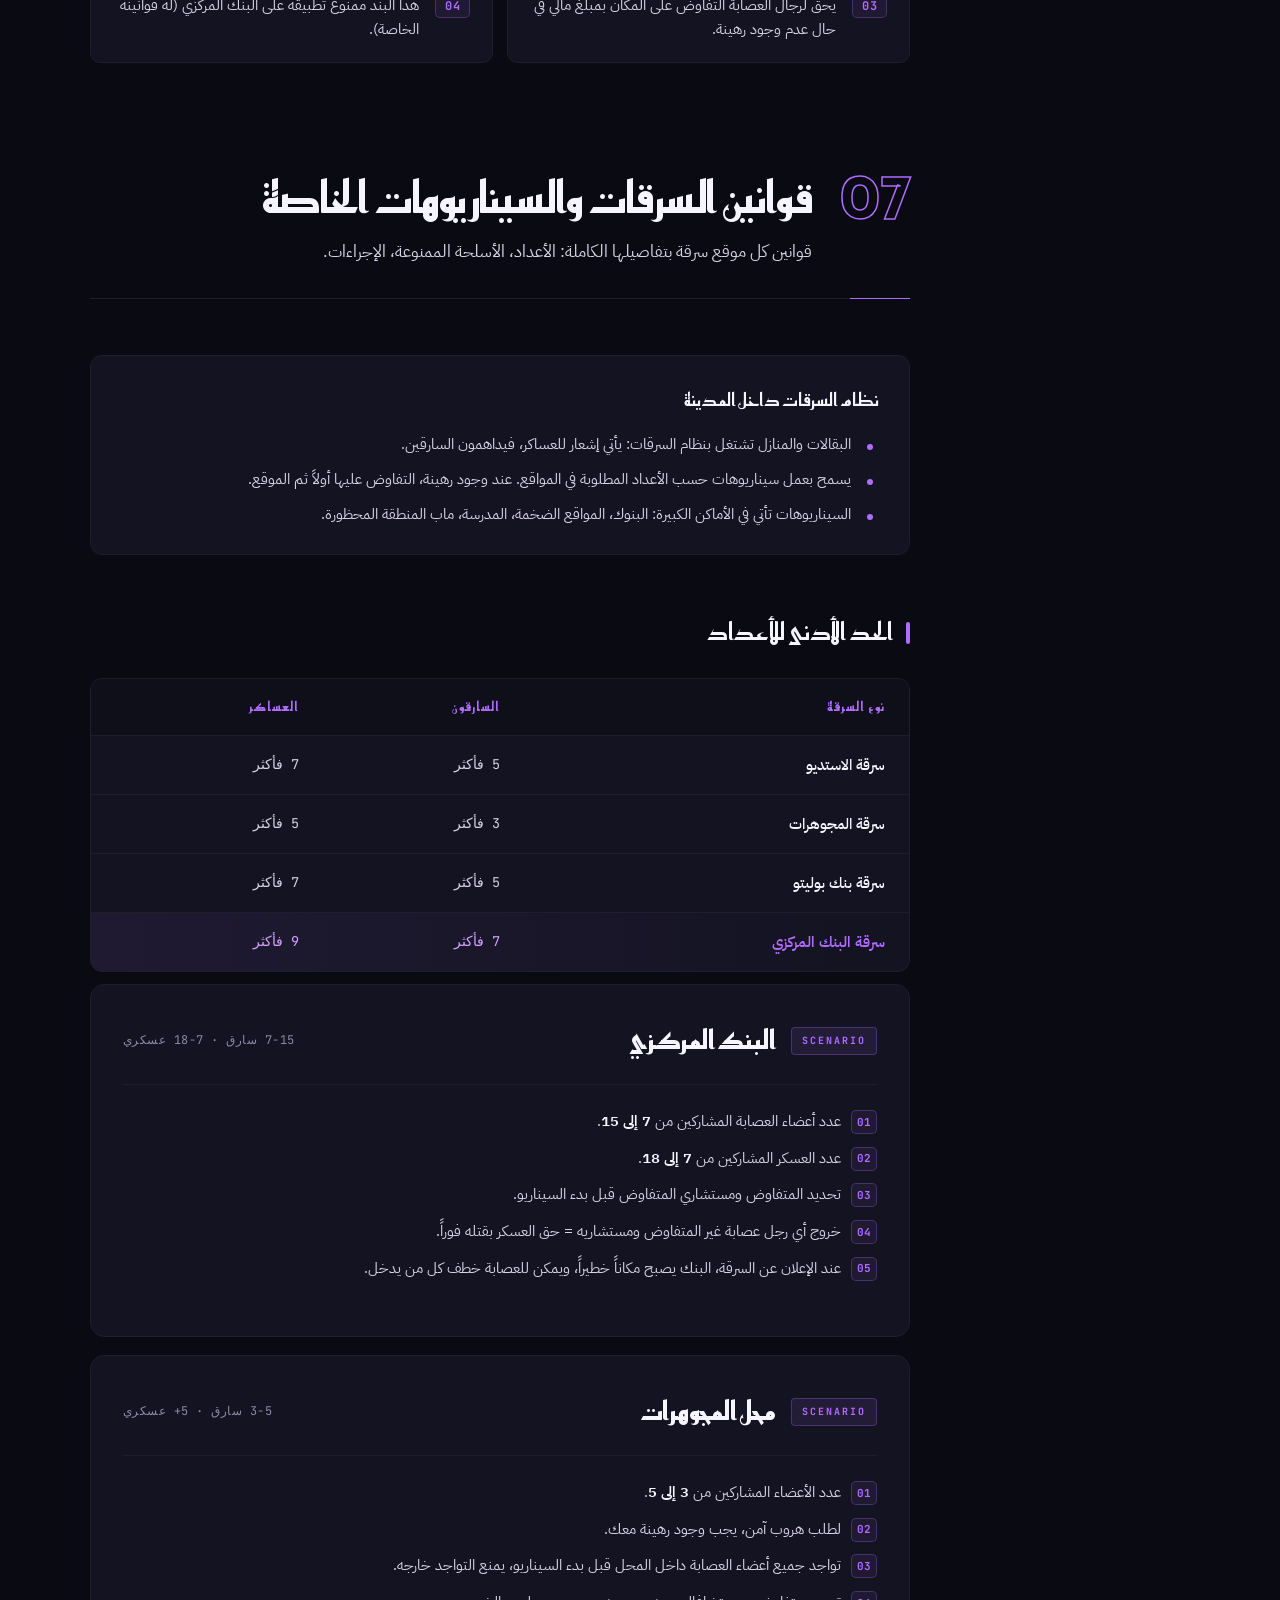
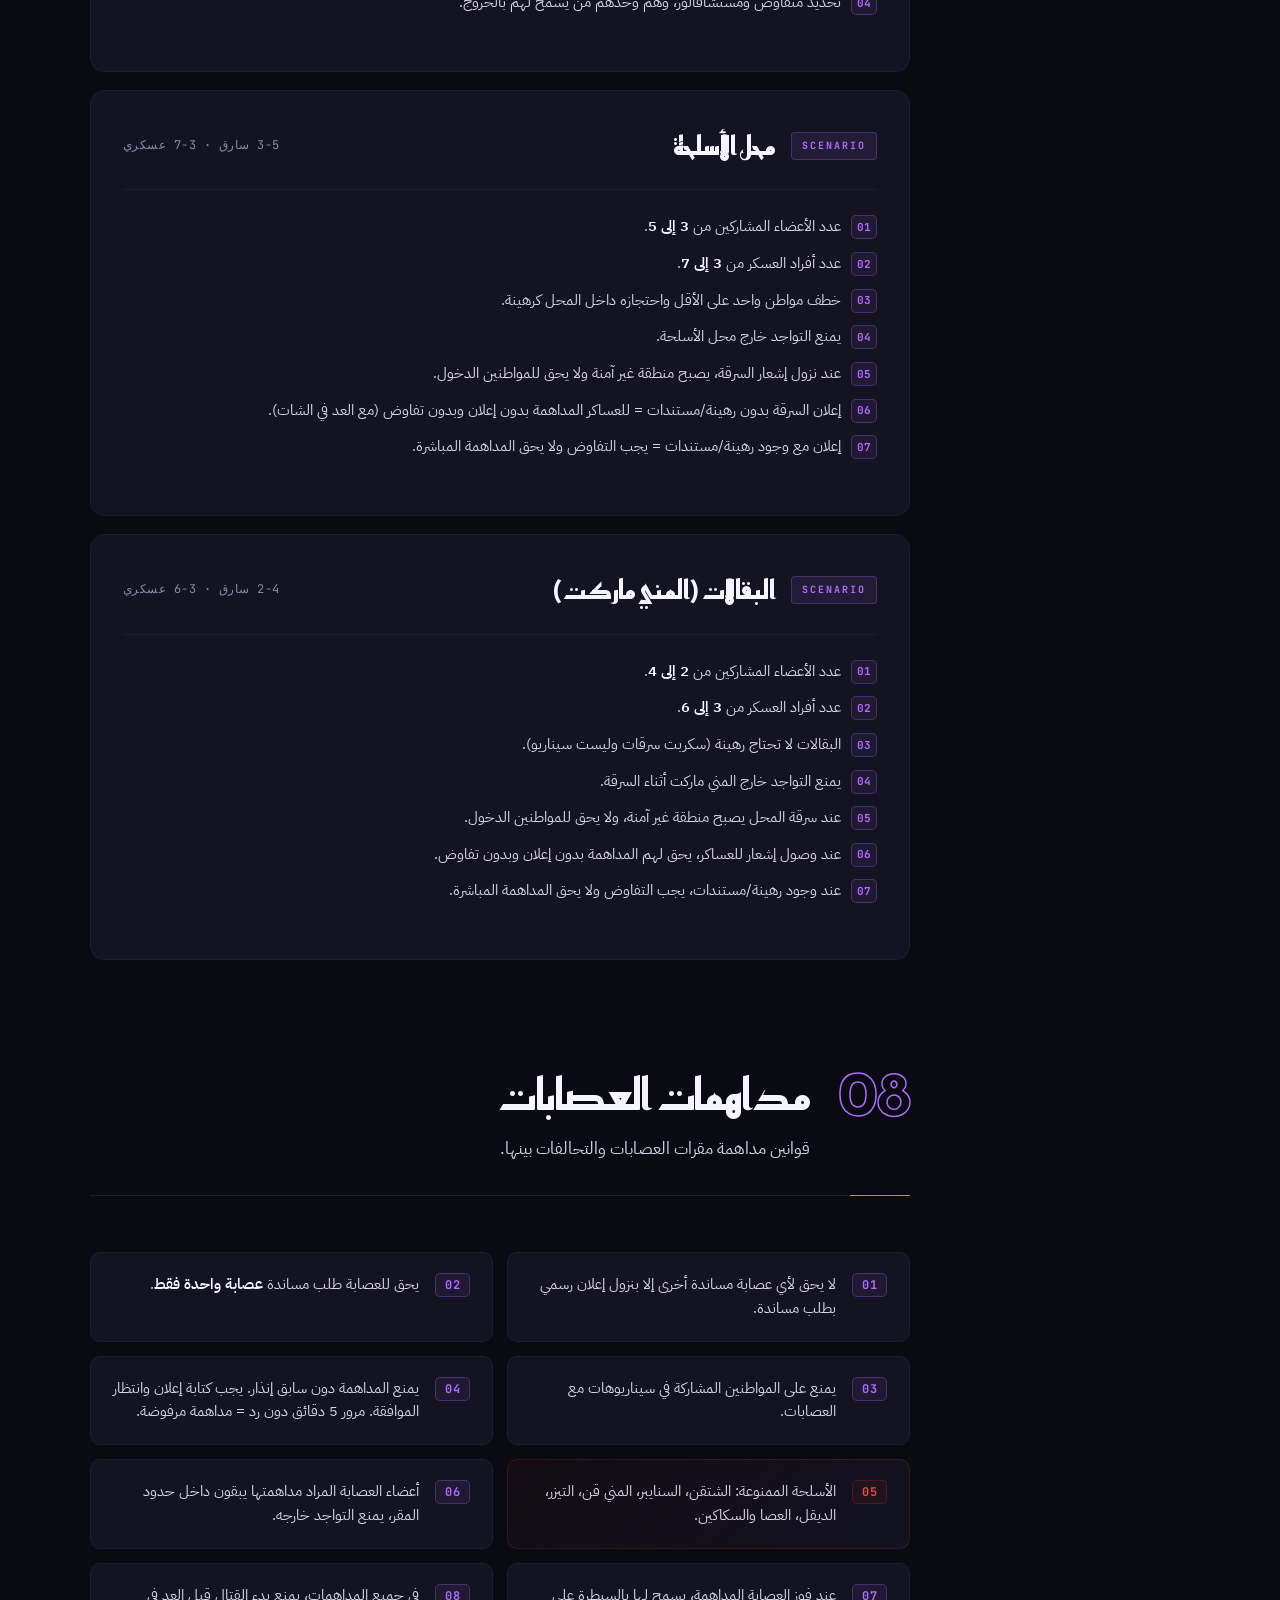
==== commit b67ac94d: "Add interactive GTA V map and Rockford Hills Jewelry Store zones" ====
--- a/index.html
+++ b/index.html
@@ -50,15 +50,16 @@
                 <li><a href="#staff" class="nav-link"><span class="nav-num">01</span><span>طاقم الإدارة</span></a></li>
                 <li><a href="#discord" class="nav-link"><span class="nav-num">02</span><span>قوانين الدسكورد</span></a></li>
                 <li><a href="#general" class="nav-link"><span class="nav-num">03</span><span>القوانين العامة</span></a></li>
-                <li><a href="#scenarios" class="nav-link"><span class="nav-num">04</span><span>السيناريوهات</span></a></li>
-                <li><a href="#negotiation" class="nav-link"><span class="nav-num">05</span><span>التفاوض والرهائن</span></a></li>
-                <li><a href="#robberies" class="nav-link"><span class="nav-num">06</span><span>السرقات</span></a></li>
-                <li><a href="#raids" class="nav-link"><span class="nav-num">07</span><span>مداهمات العصابات</span></a></li>
-                <li><a href="#gangs" class="nav-link"><span class="nav-num">08</span><span>قوانين العصابات</span></a></li>
-                <li><a href="#escape" class="nav-link"><span class="nav-num">09</span><span>الهروب الآمن</span></a></li>
-                <li><a href="#school" class="nav-link"><span class="nav-num">10</span><span>المدرسة</span></a></li>
-                <li><a href="#ministries" class="nav-link"><span class="nav-num">11</span><span>دستور الوزارات</span></a></li>
-                <li><a href="#applications" class="nav-link"><span class="nav-num">12</span><span>تقديم الطلبات</span></a></li>
+                <li><a href="#map" class="nav-link"><span class="nav-num">04</span><span>خريطة المناطق</span></a></li>
+                <li><a href="#scenarios" class="nav-link"><span class="nav-num">05</span><span>السيناريوهات</span></a></li>
+                <li><a href="#negotiation" class="nav-link"><span class="nav-num">06</span><span>التفاوض والرهائن</span></a></li>
+                <li><a href="#robberies" class="nav-link"><span class="nav-num">07</span><span>السرقات</span></a></li>
+                <li><a href="#raids" class="nav-link"><span class="nav-num">08</span><span>مداهمات العصابات</span></a></li>
+                <li><a href="#gangs" class="nav-link"><span class="nav-num">09</span><span>قوانين العصابات</span></a></li>
+                <li><a href="#escape" class="nav-link"><span class="nav-num">10</span><span>الهروب الآمن</span></a></li>
+                <li><a href="#school" class="nav-link"><span class="nav-num">11</span><span>المدرسة</span></a></li>
+                <li><a href="#ministries" class="nav-link"><span class="nav-num">12</span><span>دستور الوزارات</span></a></li>
+                <li><a href="#applications" class="nav-link"><span class="nav-num">13</span><span>تقديم الطلبات</span></a></li>
             </ul>
         </nav>
         <div class="sidebar-foot">
@@ -398,9 +399,118 @@
                 </ul>
             </div>
         </section>
+        <section class="section" id="map">
+            <div class="section-head">
+                <div class="section-num">04</div>
+                <div>
+                    <h2 class="section-title">خريطة المناطق التفاعلية</h2>
+                    <p class="section-sub">استكشف خريطة لوس سانتوس لرؤية المناطق الآمنة والمناطق المحظورة وقوانين كل منطقة.</p>
+                </div>
+            </div>
+            <div class="map-layout-wrapper">
+                <div class="map-container">
+                    <div class="map-image-wrapper">
+                        <img src="https://static.wikia.nocookie.net/gtawiki/images/b/bb/GTA_V_Satellite_Map.svg/revision/latest" alt="خريطة لوس سانتوس" class="map-image" loading="lazy">
+                        <!-- Hotspots -->
+                        <div class="map-hotspot hotspot-red active" style="top: 76.2%; left: 42.1%;" data-id="jewelry">
+                            <span class="hotspot-pulse"></span>
+                            <span class="hotspot-core"></span>
+                            <div class="hotspot-tooltip">موقع المجوهرات (7251)</div>
+                        </div>
+                        <div class="map-hotspot hotspot-green" style="top: 79%; left: 48%;" data-id="pillbox">
+                            <span class="hotspot-pulse"></span>
+                            <span class="hotspot-core"></span>
+                            <div class="hotspot-tooltip">مستشفى بيليبوكس المركزي</div>
+                        </div>
+                        <div class="map-hotspot hotspot-green" style="top: 81%; left: 51%;" data-id="missionrow">
+                            <span class="hotspot-pulse"></span>
+                            <span class="hotspot-core"></span>
+                            <div class="hotspot-tooltip">مركز الشرطة الرئيسي</div>
+                        </div>
+                        <div class="map-hotspot hotspot-green" style="top: 82%; left: 49%;" data-id="legion">
+                            <span class="hotspot-pulse"></span>
+                            <span class="hotspot-core"></span>
+                            <div class="hotspot-tooltip">ساحة الليجن سكوير</div>
+                        </div>
+                        <div class="map-hotspot hotspot-red" style="top: 38%; left: 22%;" data-id="fortzancudo">
+                            <span class="hotspot-pulse"></span>
+                            <span class="hotspot-core"></span>
+                            <div class="hotspot-tooltip">القاعدة العسكرية المحظورة</div>
+                        </div>
+                    </div>
+                </div>
+                <div class="map-details-card" id="mapDetailsCard">
+                    <div class="card-empty-state" id="cardEmptyState">
+                        <span class="empty-icon">🗺️</span>
+                        <h4>اختر منطقة من الخريطة</h4>
+                        <p>اضغط على أي نقطة مضيئة في الخريطة لعرض تفاصيل القوانين، أعداد المشاركين، والأسلحة المسموحة للموقع.</p>
+                    </div>
+                    <div class="card-content hidden" id="cardContent">
+                        <div class="card-header-info">
+                            <span class="zone-badge badge-red" id="zoneBadge">منطقة حمراء</span>
+                            <h3 id="zoneName">اسم الموقع</h3>
+                            <p class="zone-coords" id="zoneCoords">مربع: 7251</p>
+                        </div>
+                        
+                        <div class="zone-media" id="zoneMediaContainer">
+                            <img src="" alt="صورة تقسيم الموقع" id="zoneImage" class="zone-image">
+                        </div>
+
+                        <div class="zone-stats-grid">
+                            <div class="zone-stat-item">
+                                <span class="stat-icon">👮</span>
+                                <div class="stat-info">
+                                    <span class="stat-lbl">العساكر</span>
+                                    <strong id="copCount">13</strong>
+                                </div>
+                            </div>
+                            <div class="zone-stat-item">
+                                <span class="stat-icon">🥷</span>
+                                <div class="stat-info">
+                                    <span class="stat-lbl">المجرمين</span>
+                                    <strong id="crimCount">10</strong>
+                                </div>
+                            </div>
+                        </div>
+
+                        <div class="zone-weapons">
+                            <h4 class="detail-title">🔫 الأسلحة المسموحة</h4>
+                            <div class="weapons-tags" id="allowedWeapons">
+                                <!-- Dynamically generated -->
+                            </div>
+                        </div>
+
+                        <div class="zone-rules-list">
+                            <h4 class="detail-title">📜 قوانين الموقع</h4>
+                            <div class="zone-rule-detail rule-red" id="ruleRedContainer">
+                                <span class="bullet">🔴</span>
+                                <div>
+                                    <strong>المنطقة الحمراء:</strong>
+                                    <p id="redZoneRules"></p>
+                                </div>
+                            </div>
+                            <div class="zone-rule-detail rule-blue" id="ruleBlueContainer">
+                                <span class="bullet">🔵</span>
+                                <div>
+                                    <strong>المنطقة الزرقاء (تفاوض):</strong>
+                                    <p id="blueZoneRules"></p>
+                                </div>
+                            </div>
+                            <div class="zone-rule-detail rule-green" id="ruleGreenContainer">
+                                <span class="bullet">🟢</span>
+                                <div>
+                                    <strong>المنطقة الخضراء:</strong>
+                                    <p id="greenZoneRules"></p>
+                                </div>
+                            </div>
+                        </div>
+                    </div>
+                </div>
+            </div>
+        </section>
         <section class="section" id="scenarios">
             <div class="section-head">
-                <div class="section-num">04</div>
+                <div class="section-num">05</div>
                 <div>
                     <h2 class="section-title">قوانين السيناريوهات العامة</h2>
                     <p class="section-sub">تطبَّق على جميع السيناريوهات: سرقات، خطف، مداهمات، تفاوض.</p>
@@ -521,7 +631,7 @@
         </section>
         <section class="section" id="negotiation">
             <div class="section-head">
-                <div class="section-num">05</div>
+                <div class="section-num">06</div>
                 <div>
                     <h2 class="section-title">التفاوض وأسعار الرهائن</h2>
                     <p class="section-sub">حوار رسمي بين العسكر والمجرمين لحل السيناريو بأقل خسائر، ويحتاج جدية كاملة من الطرفين.</p>
@@ -674,7 +784,7 @@
         </section>
         <section class="section" id="robberies">
             <div class="section-head">
-                <div class="section-num">06</div>
+                <div class="section-num">07</div>
                 <div>
                     <h2 class="section-title">قوانين السرقات والسيناريوهات الخاصة</h2>
                     <p class="section-sub">قوانين كل موقع سرقة بتفاصيلها الكاملة: الأعداد، الأسلحة الممنوعة، الإجراءات.</p>
@@ -770,7 +880,7 @@
         </section>
         <section class="section" id="raids">
             <div class="section-head">
-                <div class="section-num">07</div>
+                <div class="section-num">08</div>
                 <div>
                     <h2 class="section-title">مداهمات العصابات</h2>
                     <p class="section-sub">قوانين مداهمة مقرات العصابات والتحالفات بينها.</p>
@@ -825,7 +935,7 @@
         </section>
         <section class="section" id="gangs">
             <div class="section-head">
-                <div class="section-num">08</div>
+                <div class="section-num">09</div>
                 <div>
                     <h2 class="section-title">قوانين العصابات</h2>
                     <p class="section-sub">القواعد الكاملة الخاصة بالمنظمات والعصابات داخل سيرفر فالور، تشمل الأسواق، المداهمات، الرهائن، والسلوك العام لأفراد العصابة.</p>
@@ -996,7 +1106,7 @@
         </section>
         <section class="section" id="escape">
             <div class="section-head">
-                <div class="section-num">09</div>
+                <div class="section-num">10</div>
                 <div>
                     <h2 class="section-title">الهروب الآمن</h2>
                     <p class="section-sub">فترة زمنية متفق عليها بين العسكر والمجرمين، يخرج فيها المجرمون من موقع السيناريو دون إطلاق نار.</p>
@@ -1080,7 +1190,7 @@
         </section>
         <section class="section" id="school">
             <div class="section-head">
-                <div class="section-num">10</div>
+                <div class="section-num">11</div>
                 <div>
                     <h2 class="section-title">قوانين المدرسة</h2>
                     <p class="section-sub">قواعد خاصة بمنطقة المدرسة لتنظيم الفايتات داخلها.</p>
@@ -1127,7 +1237,7 @@
         </section>
         <section class="section" id="ministries">
             <div class="section-head">
-                <div class="section-num">11</div>
+                <div class="section-num">12</div>
                 <div>
                     <h2 class="section-title">🚨 دستور وزارة الداخلية والدفاع والقطاعات العسكرية والسيادية 🚨</h2>
                     <p class="section-sub">الدستور الرسمي للرئاسة ووزارة العدل ووزارة الصحة والقوات العسكرية (الداخلية والدفاع) داخل المدينة.</p>
@@ -1307,7 +1417,7 @@
         </section>
         <section class="section" id="applications">
             <div class="section-head">
-                <div class="section-num">12</div>
+                <div class="section-num">13</div>
                 <div>
                     <h2 class="section-title">تقديم الطلبات الرسمية</h2>
                     <p class="section-sub">هل ترغب بالانضمام لطاقم الإدارة أو تسجيل عصابتك؟ اختر القسم المناسب واطلع على الشروط.</p>
--- a/styles.css
+++ b/styles.css
@@ -2261,7 +2261,404 @@
     }
 }
 
-
-
-
-
+/* ─── Interactive Map Section ─── */
+.map-layout-wrapper {
+    display: grid;
+    grid-template-columns: 1.15fr 0.85fr;
+    gap: 28px;
+    margin-top: 24px;
+    align-items: start;
+    direction: rtl;
+}
+
+.map-container {
+    position: relative;
+    background: rgba(10, 10, 18, 0.7);
+    border: 1px solid rgba(255, 255, 255, 0.06);
+    border-radius: 16px;
+    overflow: hidden;
+    aspect-ratio: 1;
+    width: 100%;
+    box-shadow: 0 16px 40px rgba(0, 0, 0, 0.5), inset 0 0 20px rgba(0, 0, 0, 0.6);
+}
+
+.map-image-wrapper {
+    position: relative;
+    width: 100%;
+    height: 100%;
+    background: #0d0d16;
+}
+
+.map-image {
+    width: 100%;
+    height: 100%;
+    object-fit: cover;
+    display: block;
+    user-select: none;
+    pointer-events: none;
+    opacity: 0.8;
+    transition: opacity 0.3s ease;
+}
+
+.map-container:hover .map-image {
+    opacity: 0.95;
+}
+
+/* Hotspots */
+.map-hotspot {
+    position: absolute;
+    width: 28px;
+    height: 28px;
+    transform: translate(-50%, -50%);
+    cursor: pointer;
+    z-index: 10;
+}
+
+.hotspot-core {
+    position: absolute;
+    top: 50%;
+    left: 50%;
+    width: 12px;
+    height: 12px;
+    margin: -6px 0 0 -6px;
+    border-radius: 50%;
+    z-index: 3;
+    transition: transform 0.3s cubic-bezier(0.175, 0.885, 0.32, 1.275);
+}
+
+.hotspot-pulse {
+    position: absolute;
+    top: 50%;
+    left: 50%;
+    width: 32px;
+    height: 32px;
+    margin: -16px 0 0 -16px;
+    border-radius: 50%;
+    animation: hotspot-pulse-anim 2s infinite ease-out;
+    z-index: 1;
+    opacity: 0;
+}
+
+@keyframes hotspot-pulse-anim {
+    0% {
+        transform: scale(0.5);
+        opacity: 0;
+    }
+    10% {
+        opacity: 0.6;
+    }
+    100% {
+        transform: scale(2.2);
+        opacity: 0;
+    }
+}
+
+/* Green hotspot */
+.hotspot-green .hotspot-core {
+    background: var(--emerald);
+    box-shadow: 0 0 10px var(--emerald), 0 0 20px rgba(39, 174, 96, 0.5);
+}
+.hotspot-green .hotspot-pulse {
+    background: rgba(39, 174, 96, 0.4);
+}
+
+/* Red hotspot */
+.hotspot-red .hotspot-core {
+    background: var(--crimson-bright);
+    box-shadow: 0 0 10px var(--crimson-bright), 0 0 20px rgba(231, 76, 60, 0.5);
+}
+.hotspot-red .hotspot-pulse {
+    background: rgba(231, 76, 60, 0.4);
+}
+
+.map-hotspot:hover .hotspot-core,
+.map-hotspot.active .hotspot-core {
+    transform: scale(1.4);
+}
+
+.map-hotspot.active .hotspot-core {
+    box-shadow: 0 0 18px 4px currentColor;
+}
+
+/* Tooltips */
+.hotspot-tooltip {
+    position: absolute;
+    bottom: calc(100% + 8px);
+    left: 50%;
+    transform: translateX(-50%) translateY(4px);
+    background: rgba(19, 19, 33, 0.95);
+    border: 1px solid rgba(255, 255, 255, 0.08);
+    padding: 6px 12px;
+    border-radius: 6px;
+    color: var(--text);
+    font-size: 0.8rem;
+    white-space: nowrap;
+    opacity: 0;
+    pointer-events: none;
+    transition: opacity 0.2s ease, transform 0.2s ease;
+    box-shadow: 0 4px 12px rgba(0, 0, 0, 0.3);
+    z-index: 15;
+    font-weight: 500;
+}
+
+.map-hotspot:hover .hotspot-tooltip {
+    opacity: 1;
+    transform: translateX(-50%) translateY(0);
+}
+
+/* Map details card */
+.map-details-card {
+    background: var(--bg-card);
+    border: 1px solid var(--border);
+    border-radius: 16px;
+    padding: 24px;
+    box-shadow: 0 8px 32px rgba(0, 0, 0, 0.3);
+    min-height: 480px;
+    display: flex;
+    flex-direction: column;
+    transition: all 0.3s ease;
+    text-align: right;
+}
+
+.card-empty-state {
+    display: flex;
+    flex-direction: column;
+    align-items: center;
+    justify-content: center;
+    text-align: center;
+    margin: auto;
+    max-width: 280px;
+    padding: 40px 0;
+}
+
+.empty-icon {
+    font-size: 3rem;
+    margin-bottom: 16px;
+    opacity: 0.7;
+    animation: bounce 3s infinite ease-in-out;
+}
+
+@keyframes bounce {
+    0%, 100% { transform: translateY(0); }
+    50% { transform: translateY(-8px); }
+}
+
+.card-empty-state h4 {
+    font-size: 1.1rem;
+    color: var(--text);
+    margin-bottom: 8px;
+}
+
+.card-empty-state p {
+    font-size: 0.85rem;
+    color: var(--text-muted);
+    line-height: 1.5;
+}
+
+/* Card Content Styles */
+.card-content {
+    display: flex;
+    flex-direction: column;
+    gap: 20px;
+    animation: mapFadeIn 0.4s ease;
+}
+
+@keyframes mapFadeIn {
+    from { opacity: 0; transform: translateY(8px); }
+    to { opacity: 1; transform: translateY(0); }
+}
+
+.card-header-info {
+    border-bottom: 1px solid rgba(255, 255, 255, 0.05);
+    padding-bottom: 16px;
+}
+
+.zone-badge {
+    display: inline-block;
+    padding: 4px 10px;
+    border-radius: 6px;
+    font-size: 0.75rem;
+    font-weight: 700;
+    margin-bottom: 8px;
+}
+
+.badge-red {
+    background: rgba(192, 57, 43, 0.15);
+    color: var(--crimson-bright);
+    border: 1px solid rgba(192, 57, 43, 0.3);
+}
+
+.badge-green {
+    background: rgba(39, 174, 96, 0.15);
+    color: var(--emerald);
+    border: 1px solid rgba(39, 174, 96, 0.3);
+}
+
+.card-header-info h3 {
+    font-size: 1.4rem;
+    color: #fff;
+    margin-bottom: 4px;
+}
+
+.zone-coords {
+    font-size: 0.85rem;
+    color: var(--text-muted);
+    font-family: var(--font-mono);
+}
+
+.zone-media {
+    border-radius: 12px;
+    overflow: hidden;
+    border: 1px solid rgba(255, 255, 255, 0.05);
+    background: #000;
+    aspect-ratio: 16/9;
+    position: relative;
+}
+
+.zone-image {
+    width: 100%;
+    height: 100%;
+    object-fit: cover;
+    display: block;
+    transition: transform 0.5s ease;
+}
+
+.zone-image:hover {
+    transform: scale(1.04);
+}
+
+.zone-stats-grid {
+    display: grid;
+    grid-template-columns: 1fr 1fr;
+    gap: 12px;
+}
+
+.zone-stat-item {
+    background: var(--bg-soft);
+    border: 1px solid var(--border);
+    padding: 12px 16px;
+    border-radius: 10px;
+    display: flex;
+    align-items: center;
+    gap: 12px;
+}
+
+.stat-icon {
+    font-size: 1.5rem;
+}
+
+.stat-info {
+    display: flex;
+    flex-direction: column;
+}
+
+.stat-lbl {
+    font-size: 0.75rem;
+    color: var(--text-muted);
+}
+
+.stat-info strong {
+    font-size: 1.1rem;
+    color: #fff;
+}
+
+.detail-title {
+    font-size: 0.9rem;
+    color: var(--gold-bright);
+    margin-bottom: 10px;
+    font-weight: 600;
+    border-inline-start: 3px solid var(--gold);
+    padding-inline-start: 8px;
+}
+
+.weapons-tags {
+    display: flex;
+    flex-wrap: wrap;
+    gap: 6px;
+}
+
+.weapon-tag {
+    background: var(--bg-elevated);
+    border: 1px solid var(--border-bright);
+    padding: 4px 10px;
+    border-radius: 6px;
+    font-size: 0.8rem;
+    color: var(--text-soft);
+    font-family: var(--font-mono);
+}
+
+.zone-rules-list {
+    display: flex;
+    flex-direction: column;
+    gap: 10px;
+}
+
+.zone-rule-detail {
+    background: rgba(255, 255, 255, 0.01);
+    border: 1px solid var(--border);
+    border-radius: 10px;
+    padding: 12px 14px;
+    display: flex;
+    gap: 12px;
+    align-items: flex-start;
+}
+
+.zone-rule-detail.rule-red {
+    border-inline-start: 3px solid var(--crimson-bright);
+}
+.zone-rule-detail.rule-blue {
+    border-inline-start: 3px solid #3498db;
+}
+.zone-rule-detail.rule-green {
+    border-inline-start: 3px solid var(--emerald);
+}
+
+.zone-rule-detail .bullet {
+    font-size: 1rem;
+    line-height: 1.4;
+}
+
+.zone-rule-detail div {
+    display: flex;
+    flex-direction: column;
+    gap: 4px;
+}
+
+.zone-rule-detail strong {
+    font-size: 0.85rem;
+    color: #fff;
+}
+
+.zone-rule-detail p {
+    font-size: 0.82rem;
+    color: var(--text-soft);
+    line-height: 1.5;
+    margin: 0;
+}
+
+/* Responsive adjustments for Map */
+@media (max-width: 1024px) {
+    .map-layout-wrapper {
+        grid-template-columns: 1fr;
+    }
+}
+
+@media (max-width: 768px) {
+    .map-layout-wrapper {
+        gap: 20px;
+    }
+    
+    .map-container {
+        aspect-ratio: 1;
+    }
+    
+    .map-details-card {
+        min-height: auto;
+    }
+}
+
+
+
+
+
+
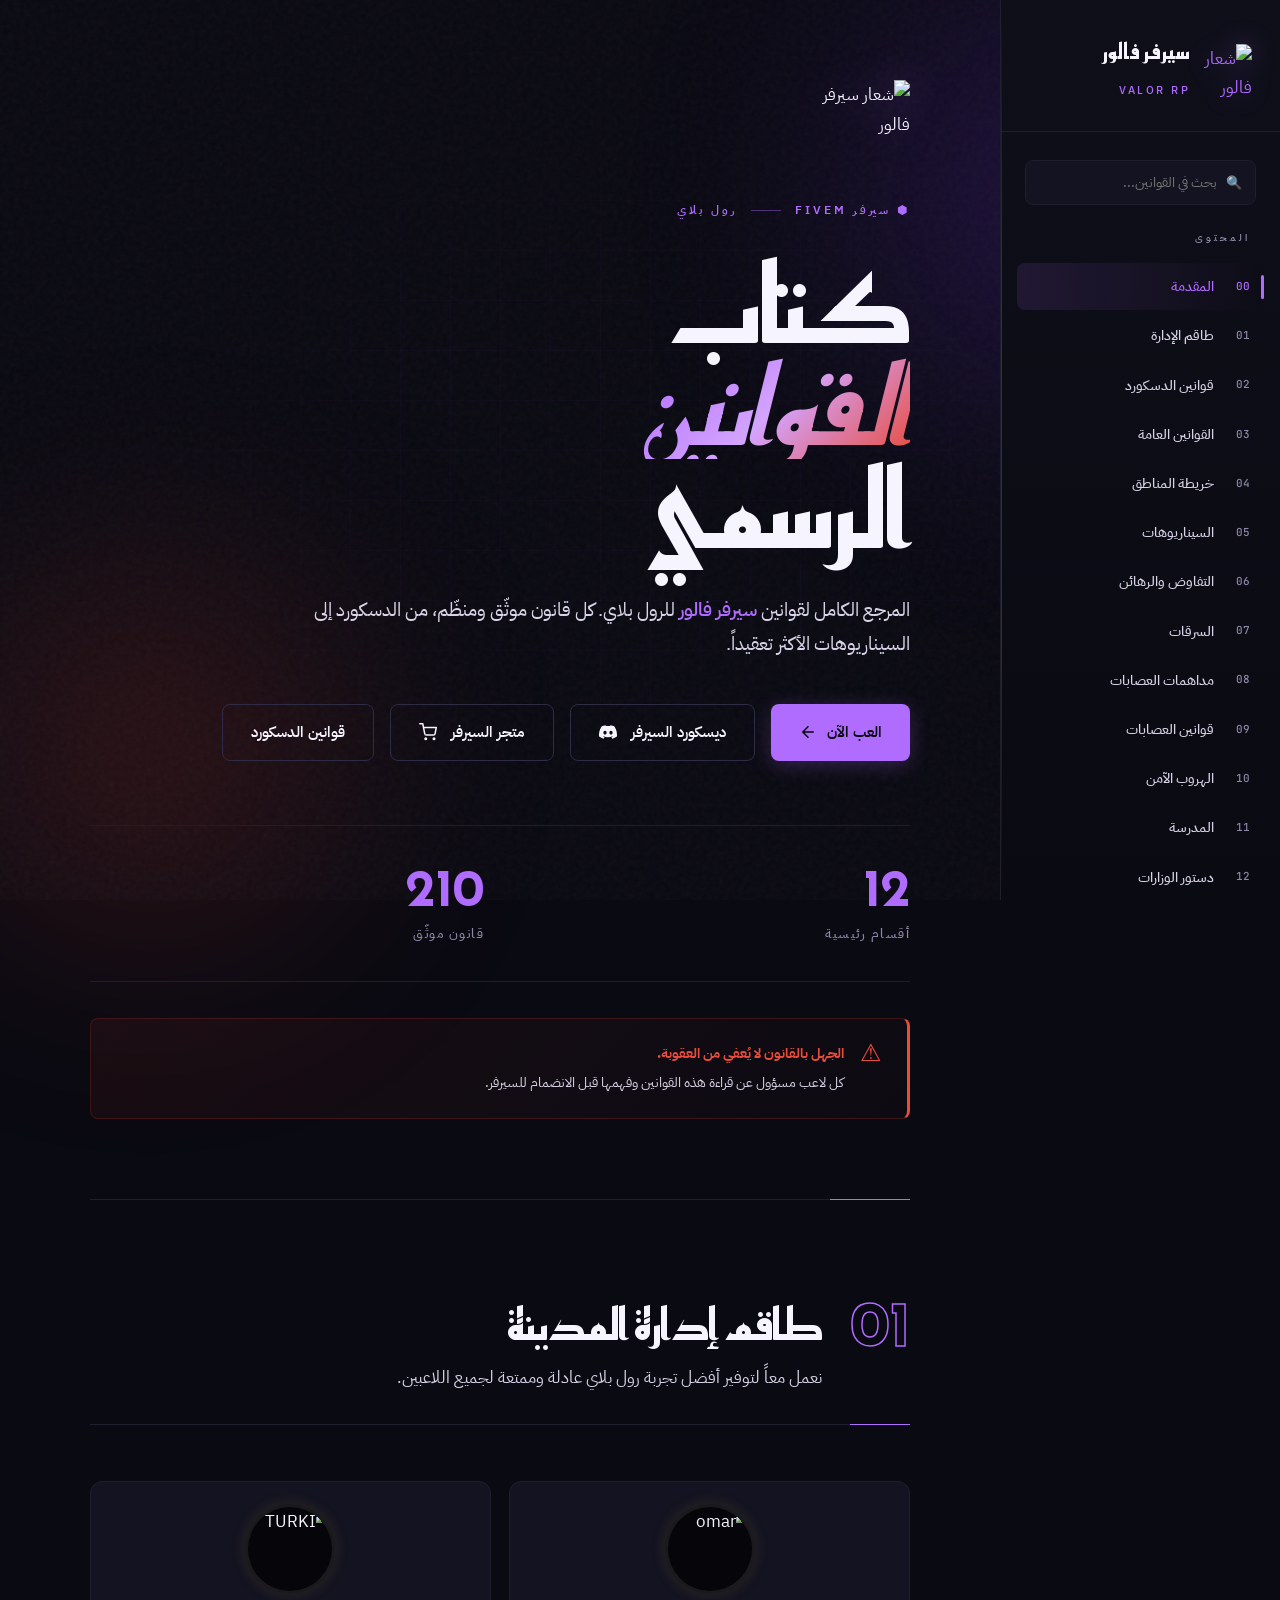
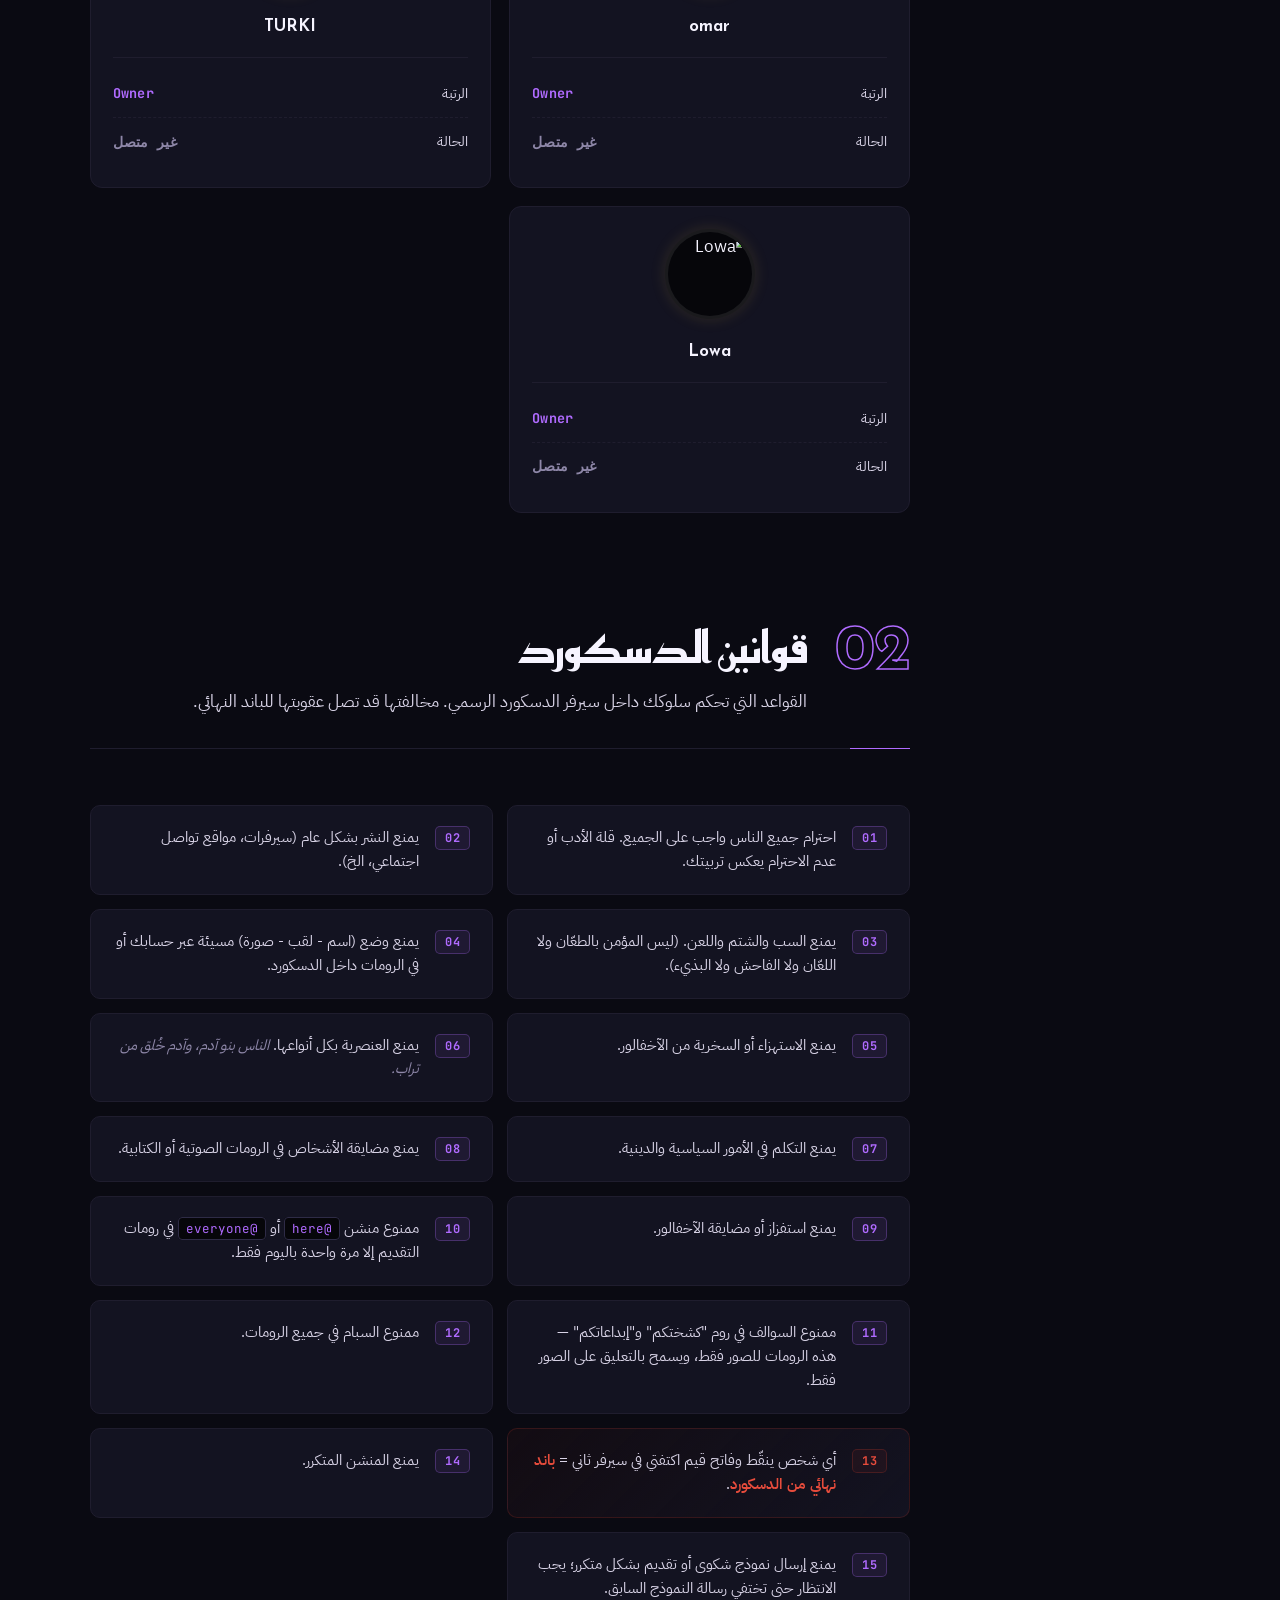
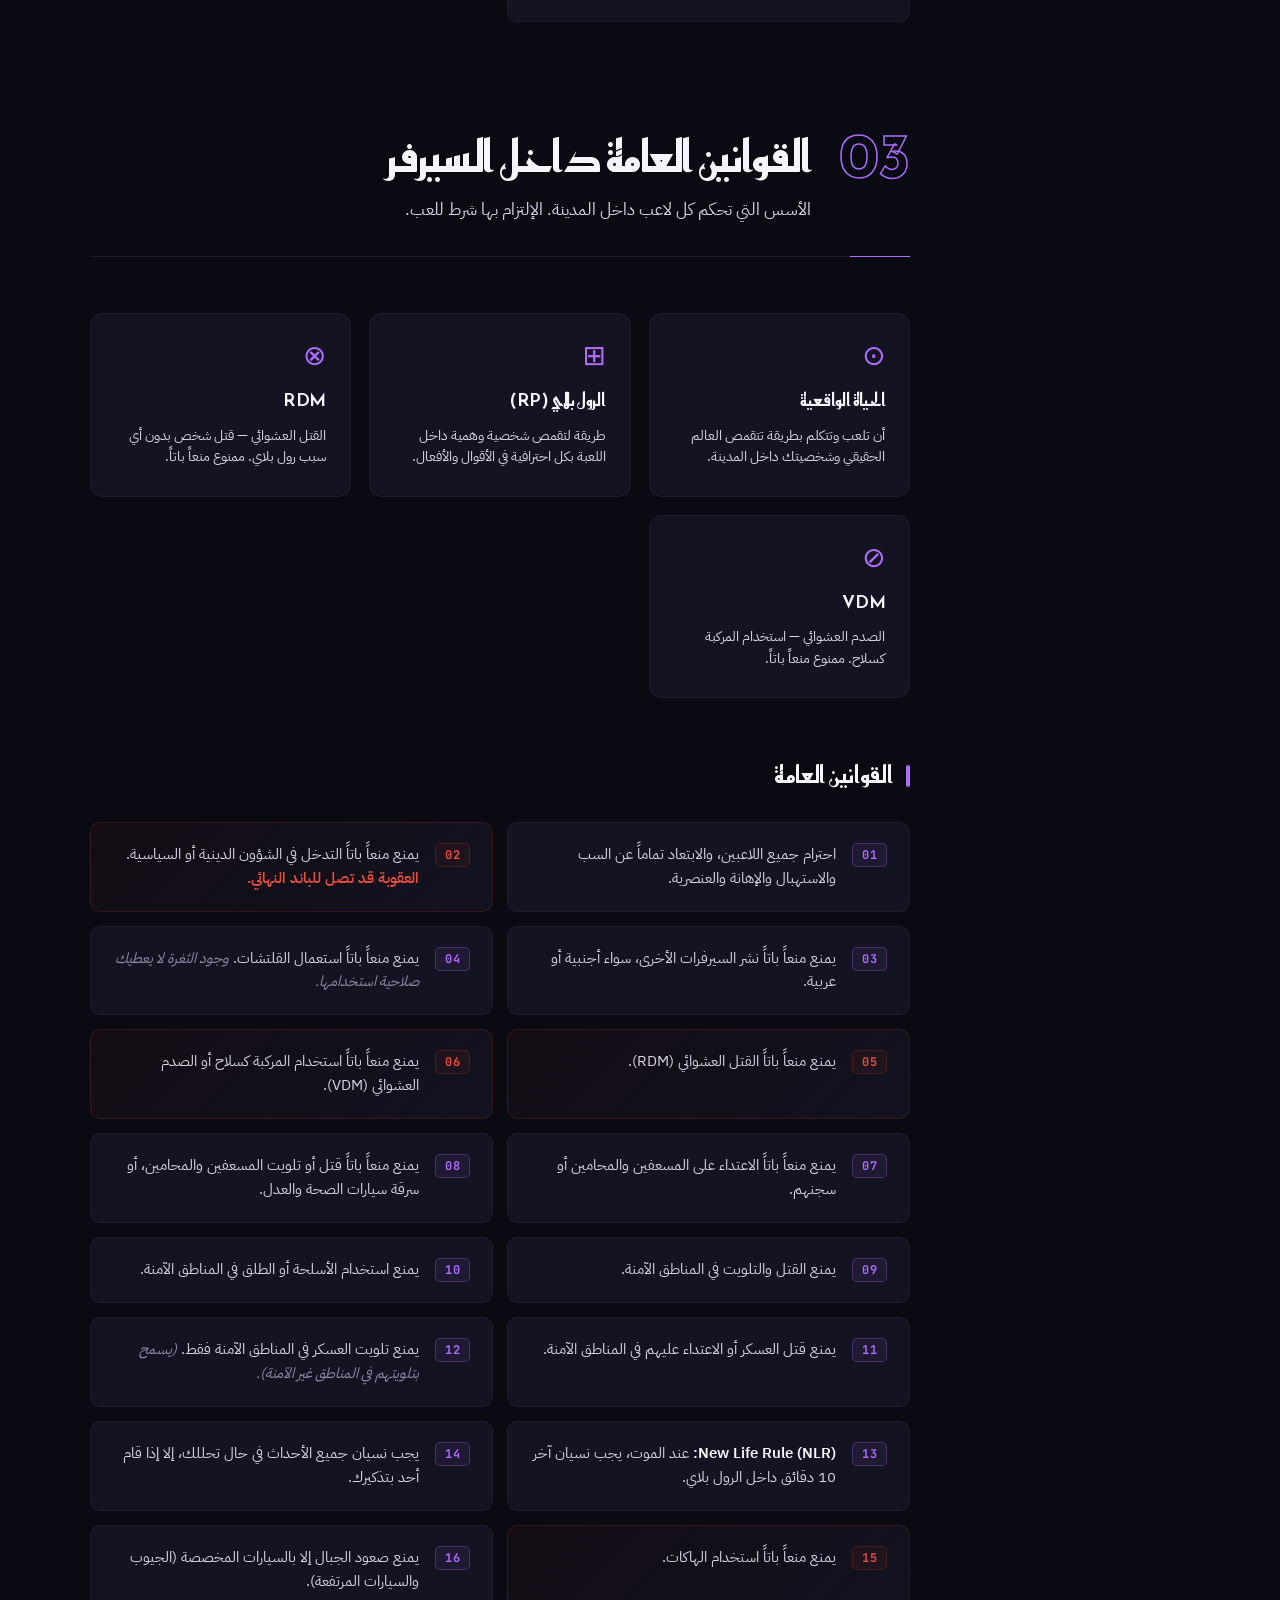
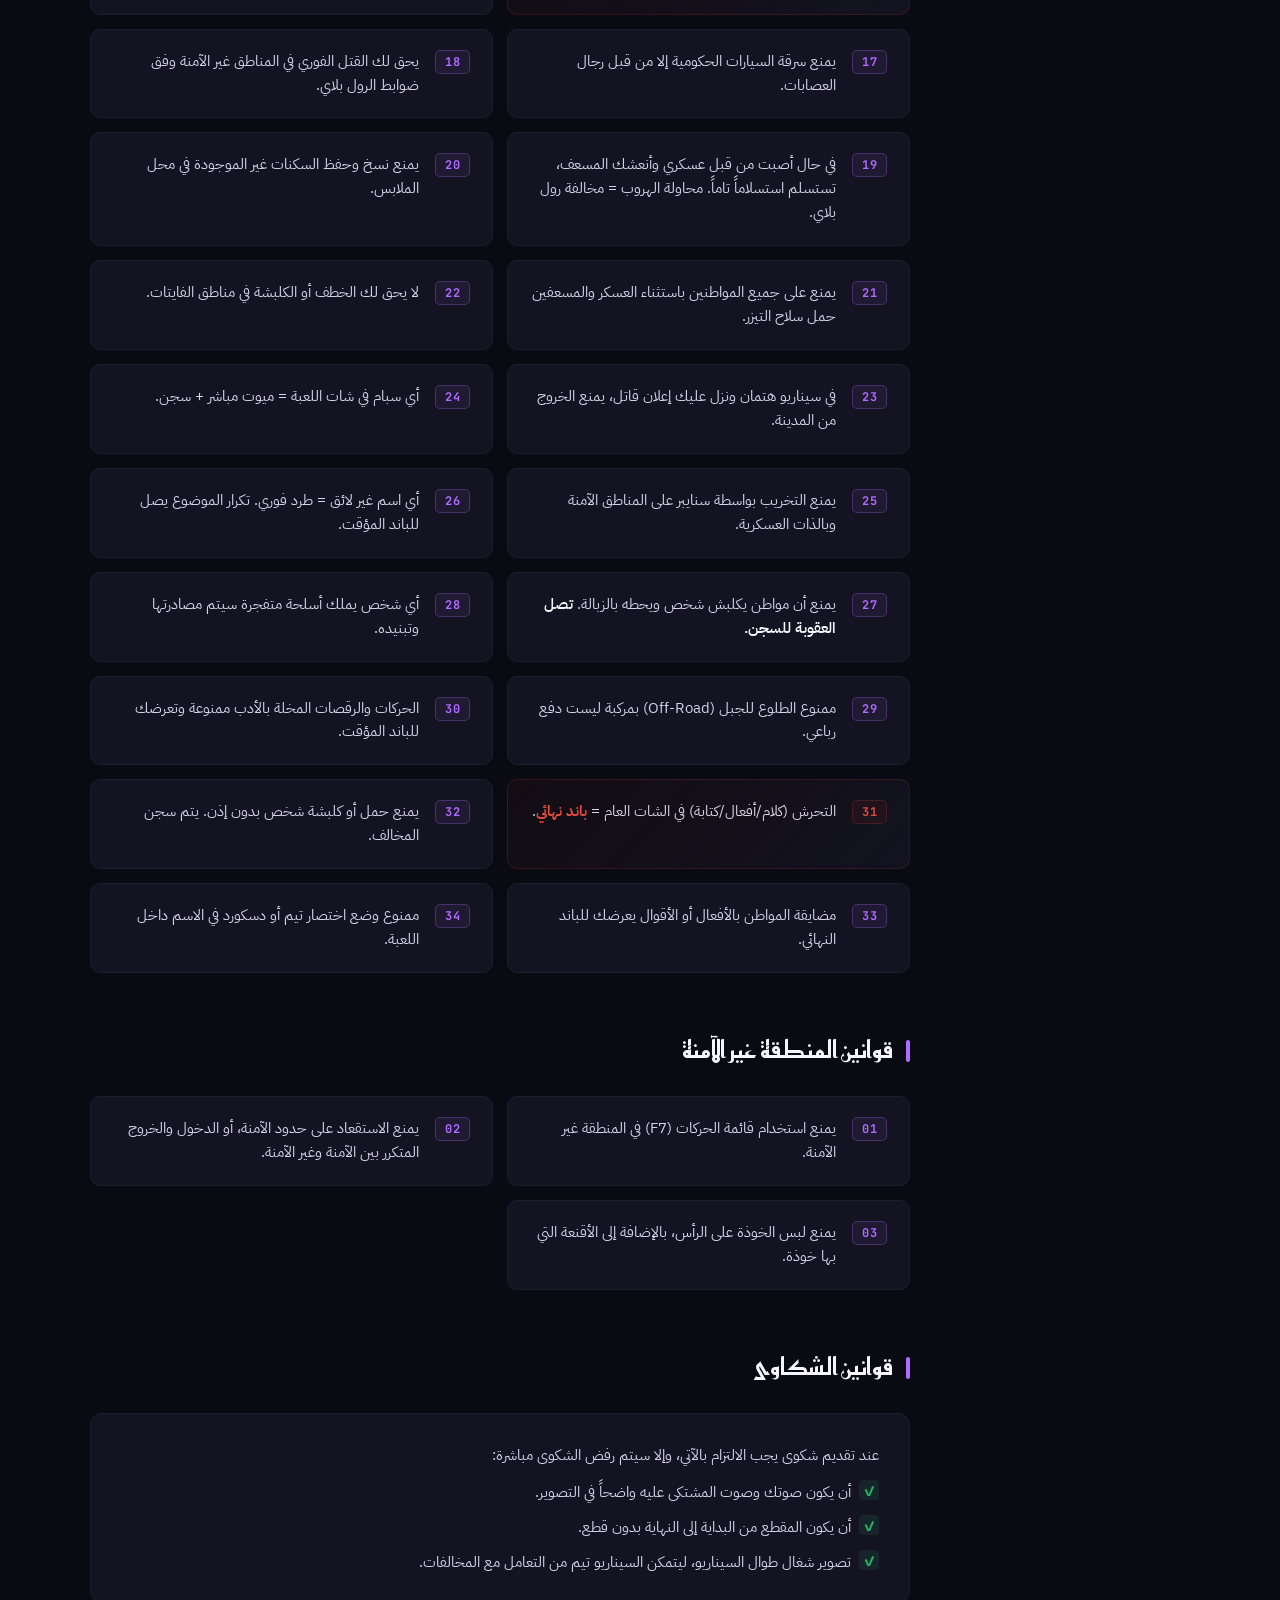
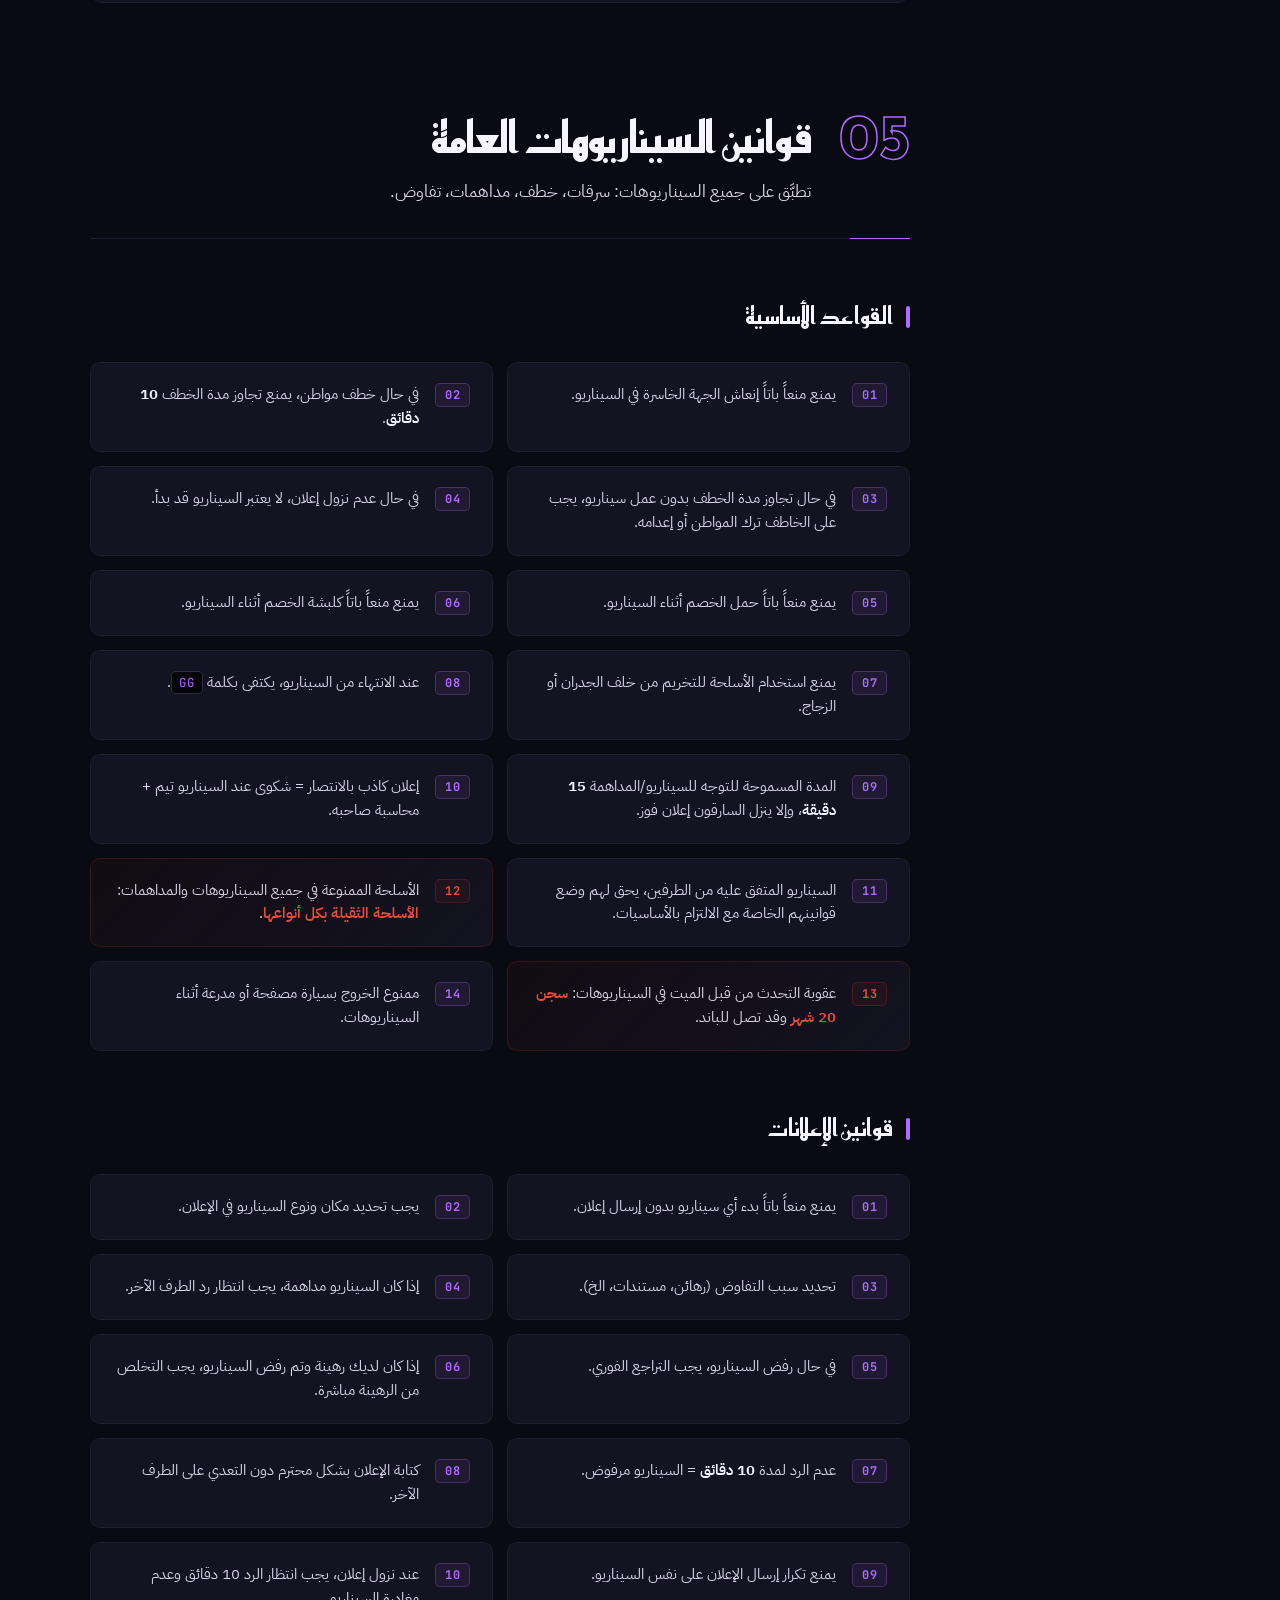
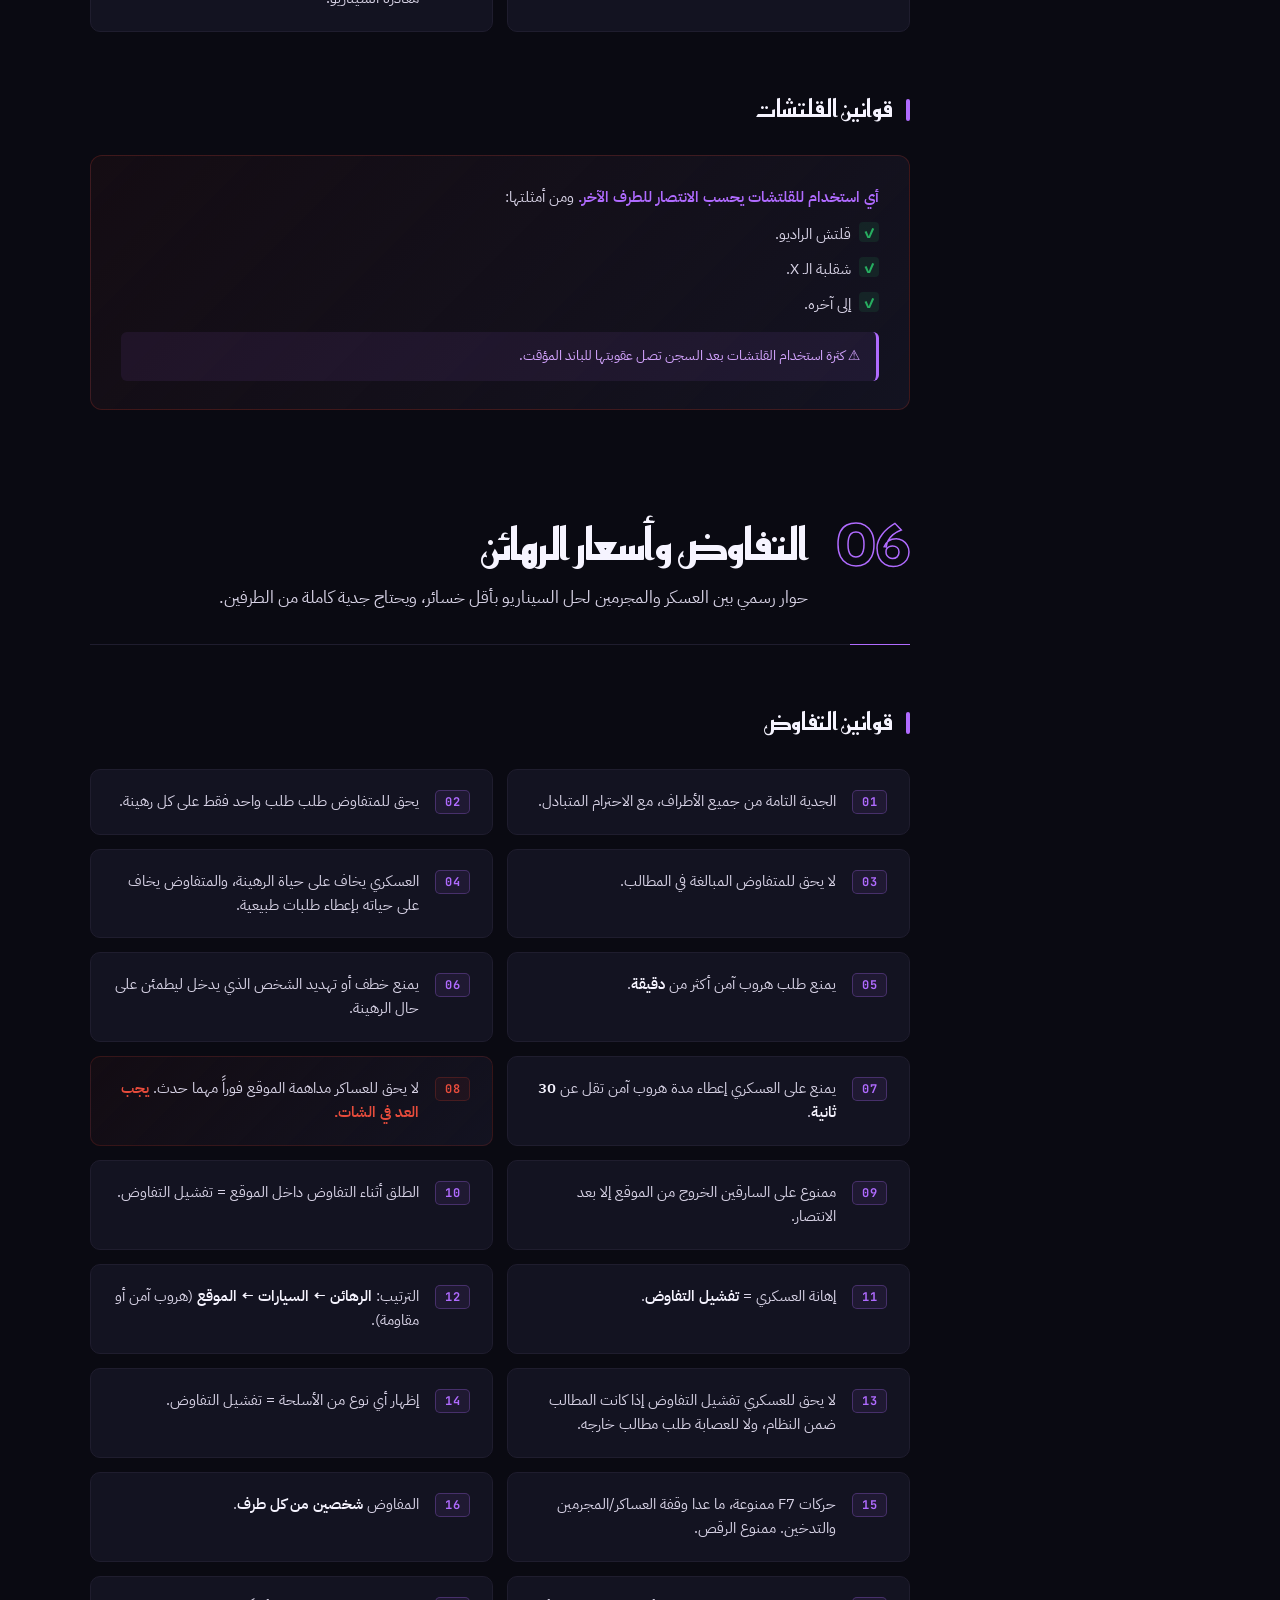
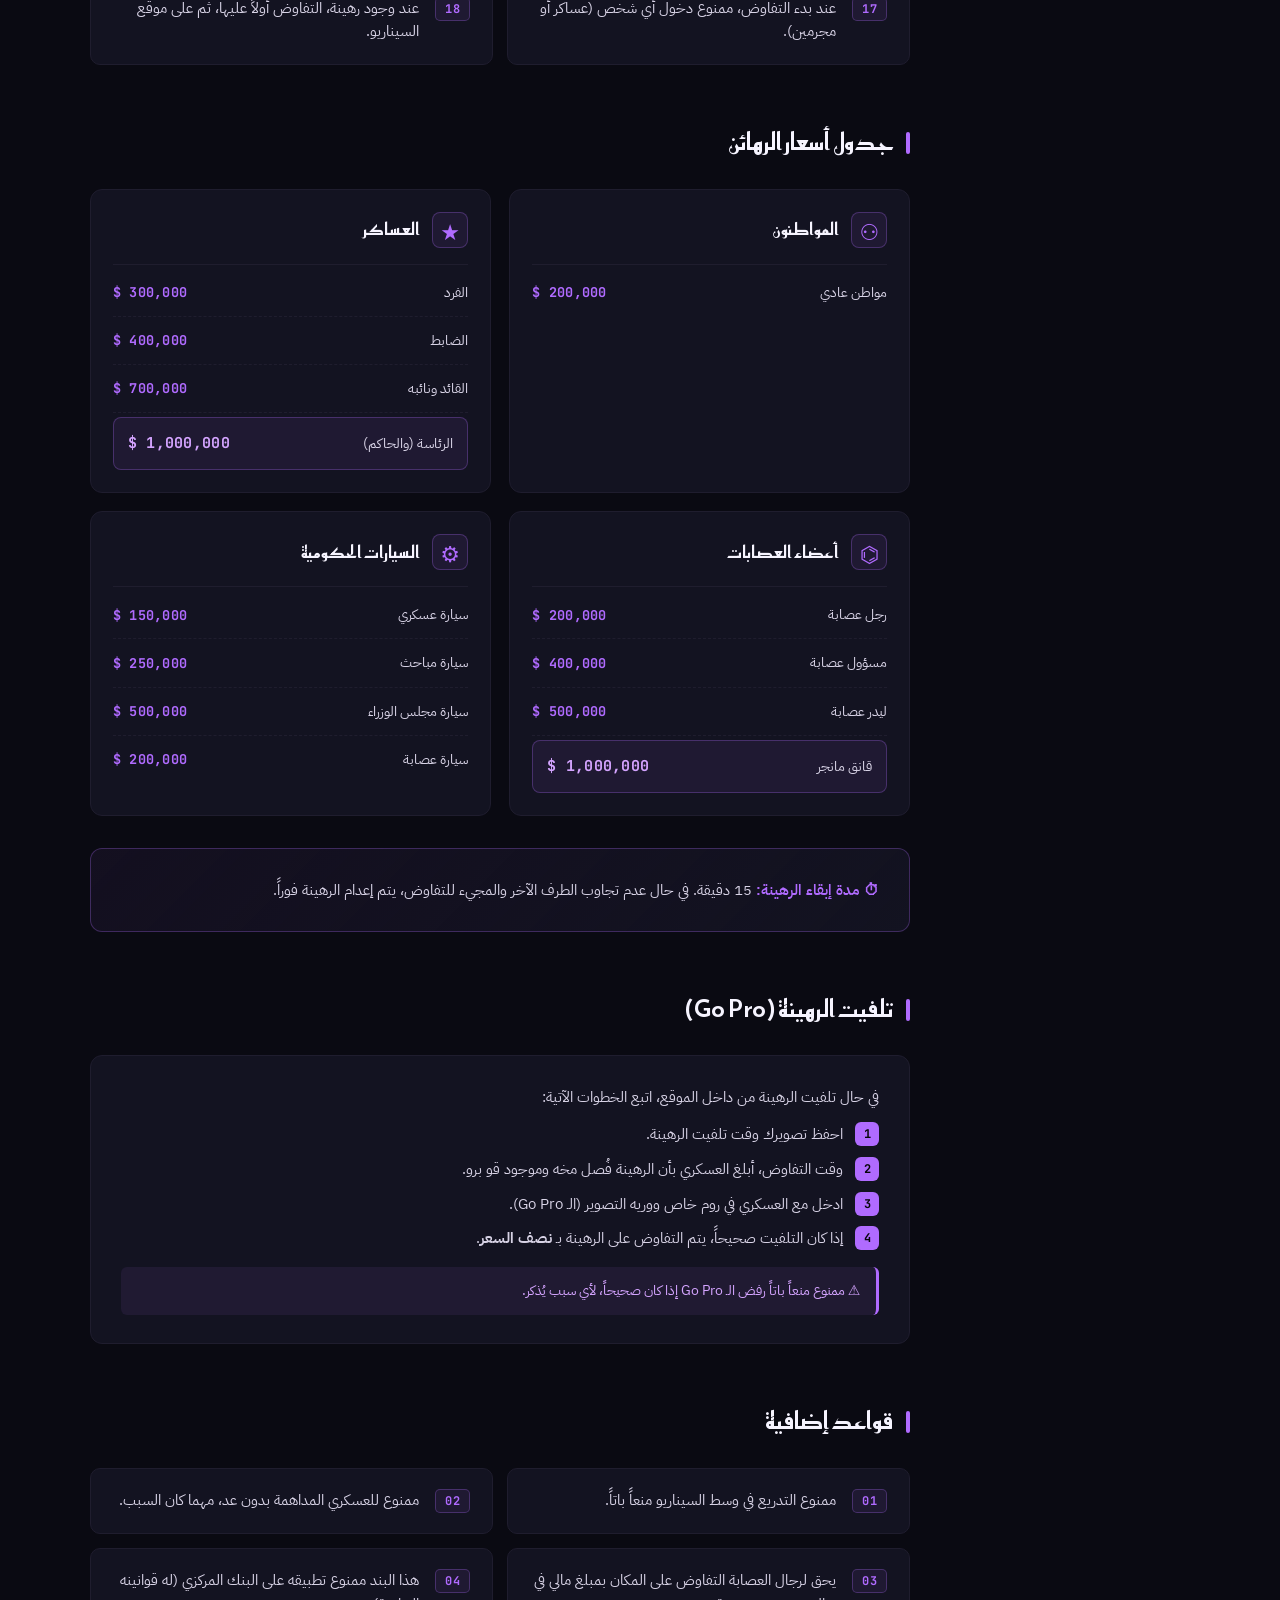
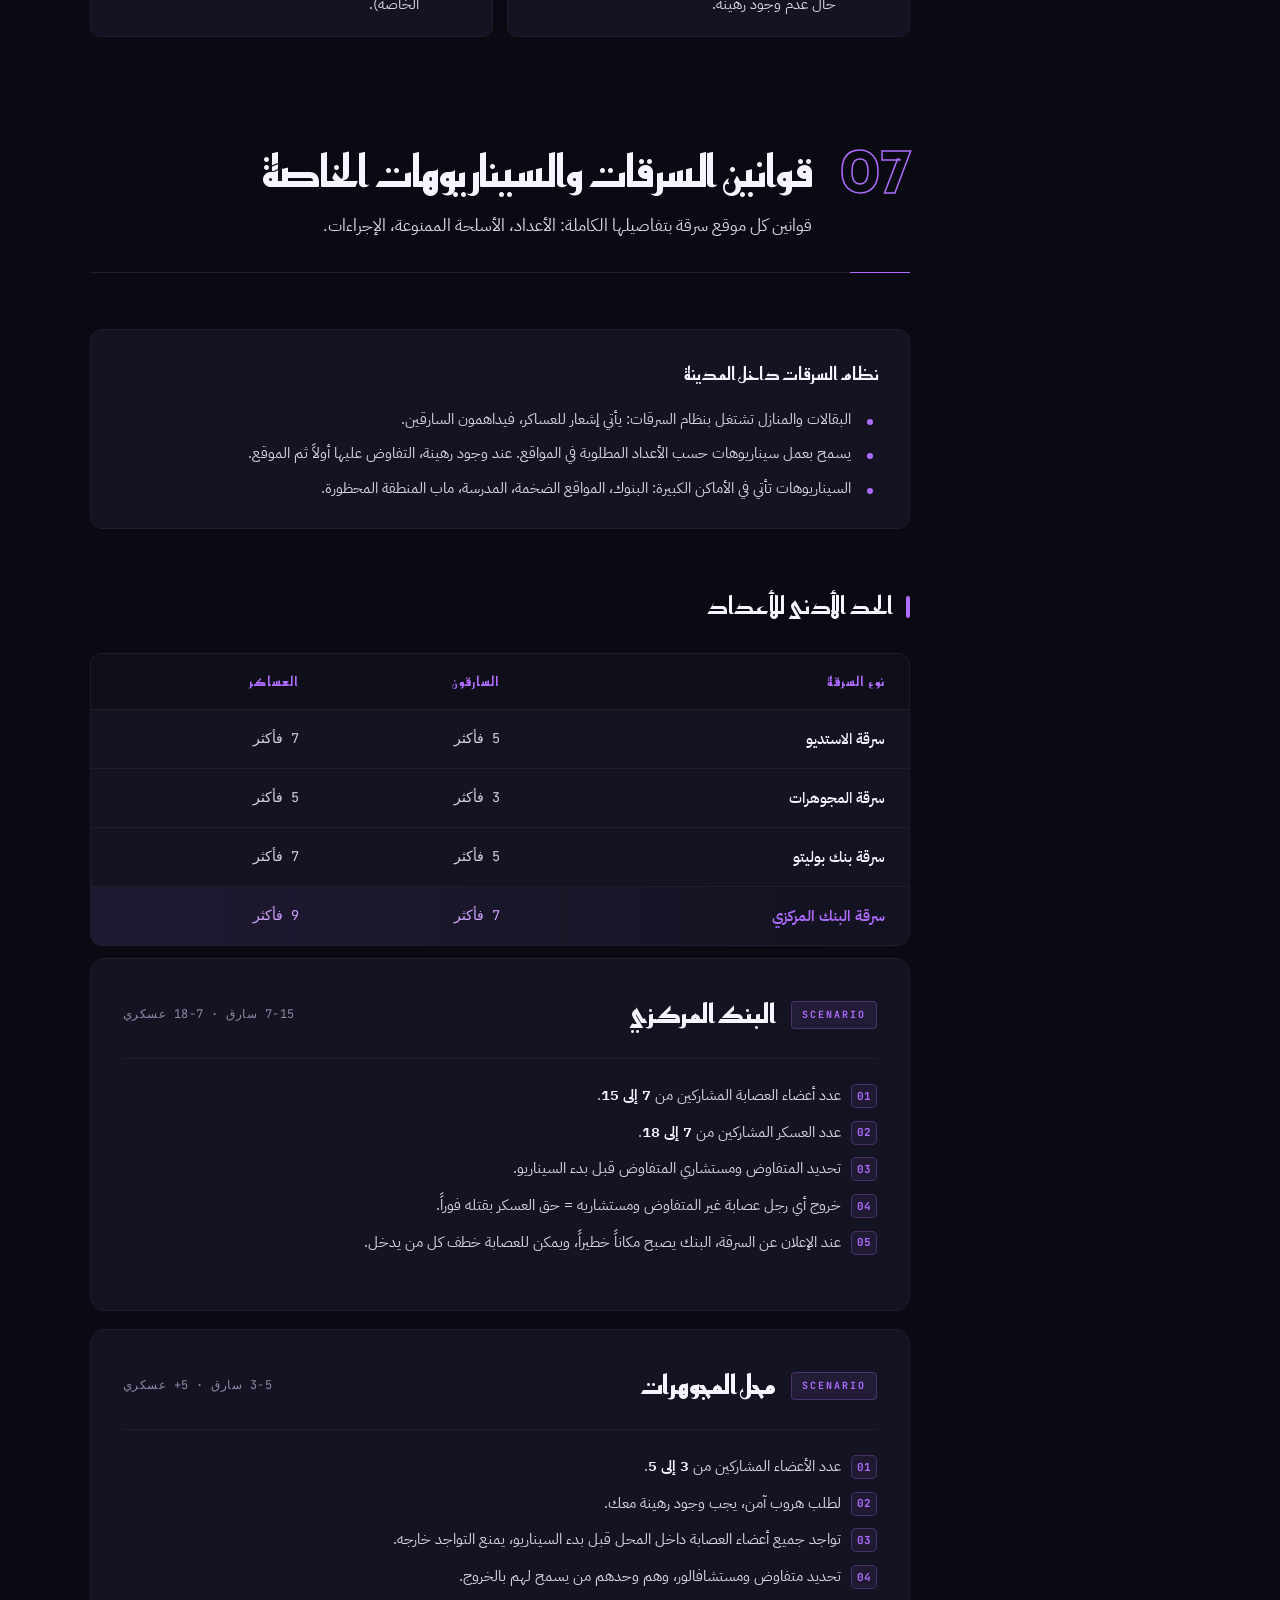
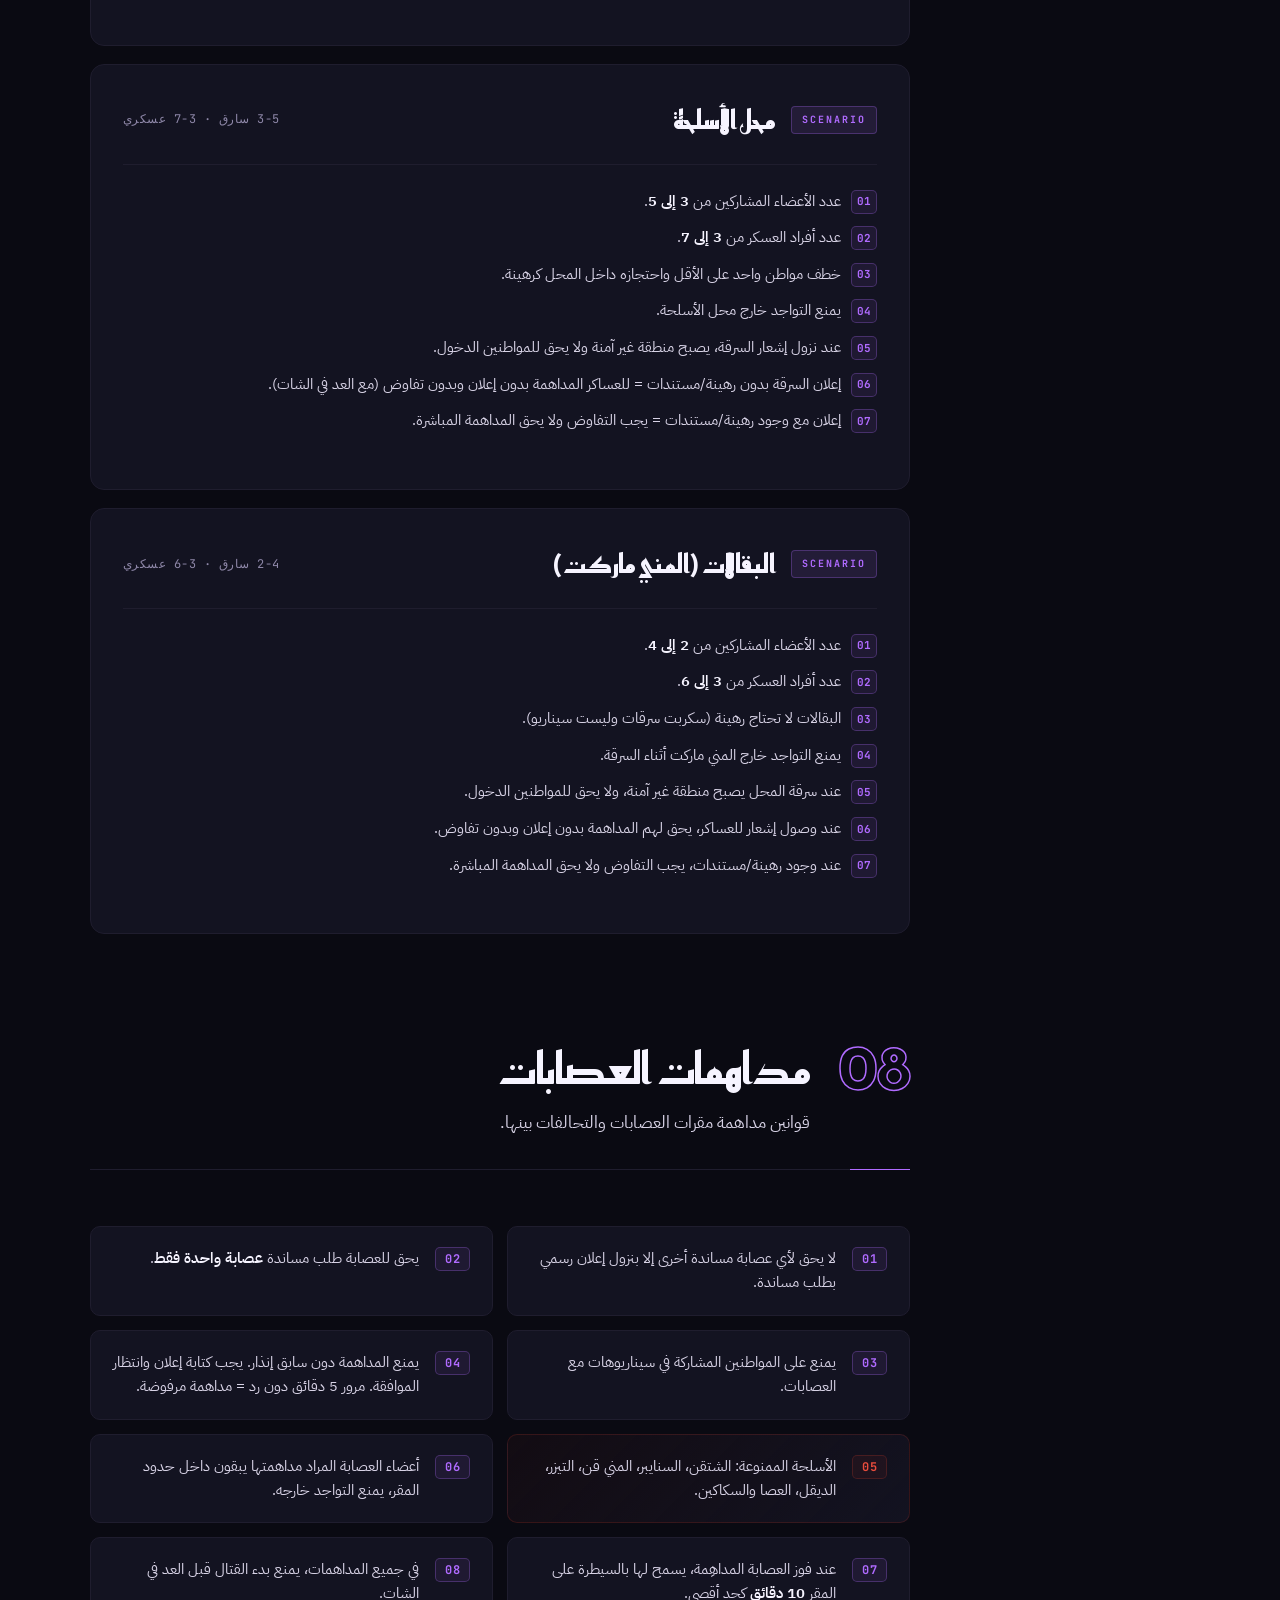
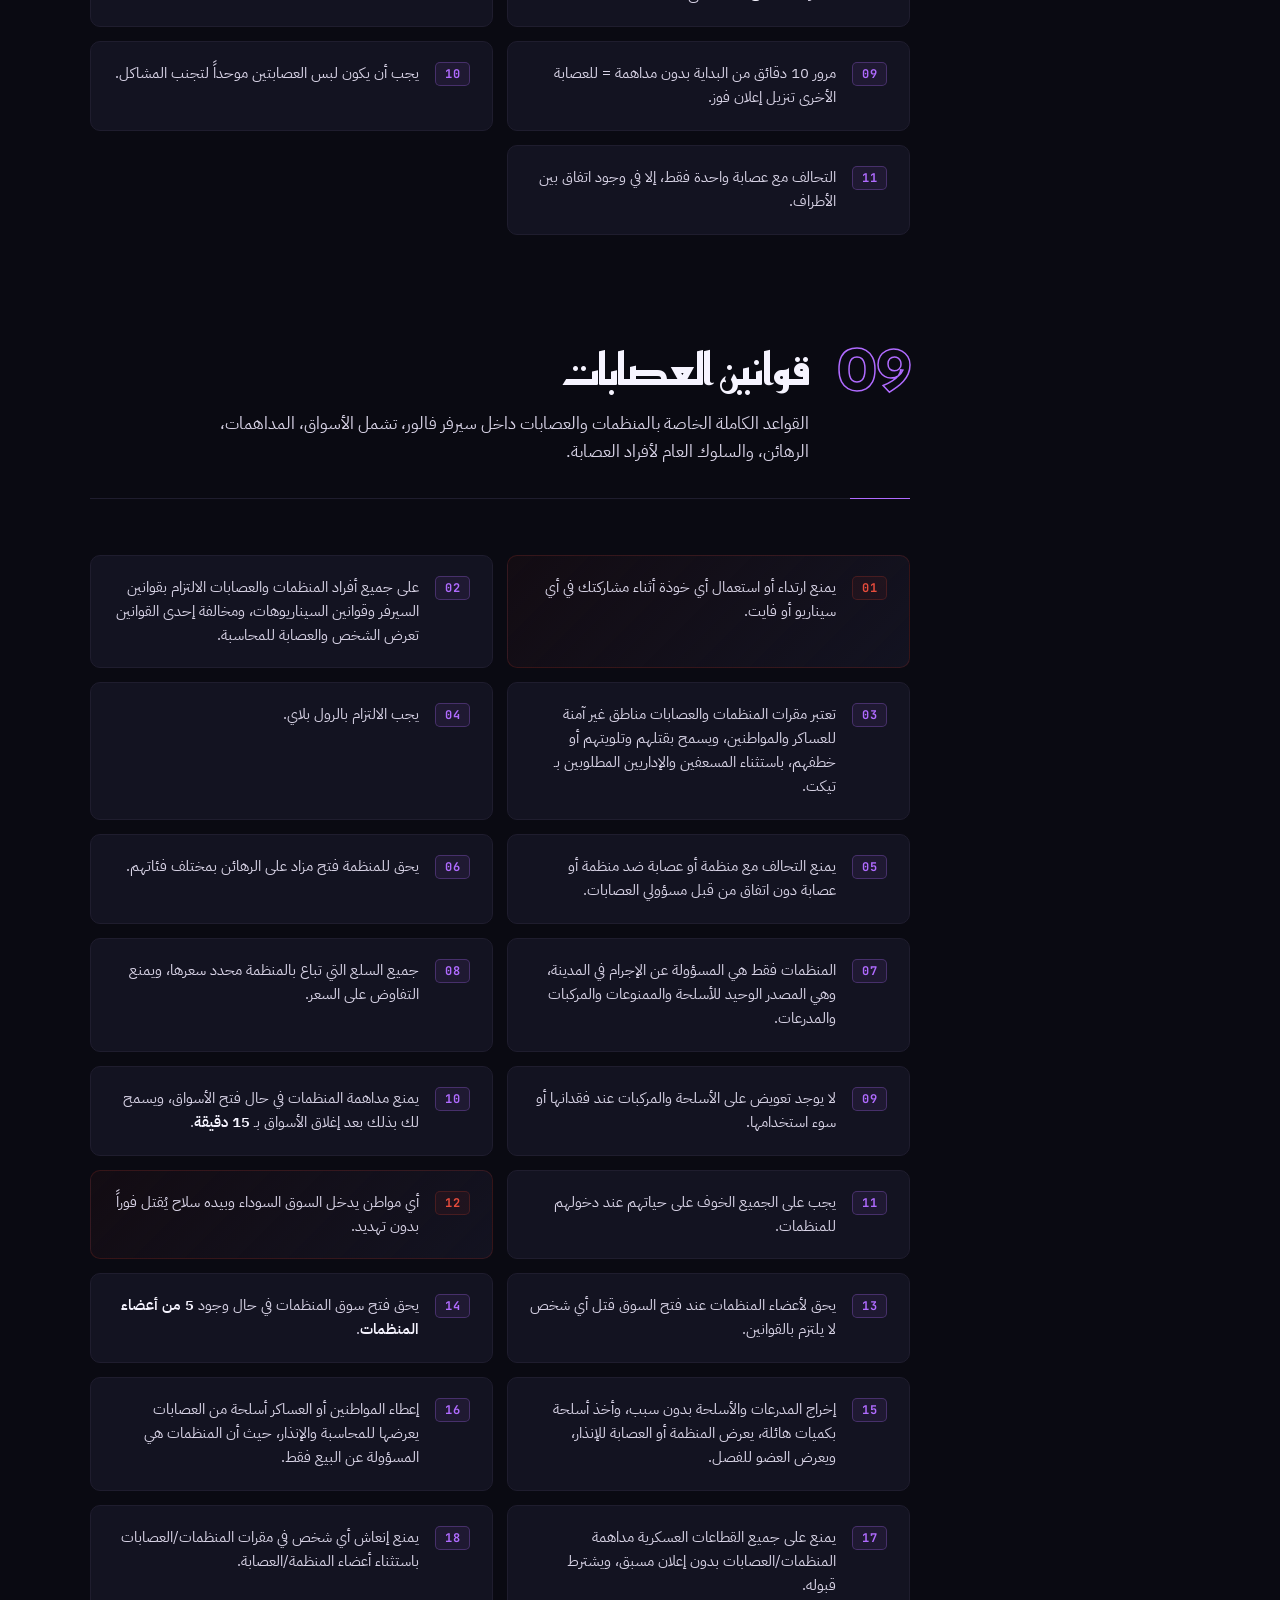
==== commit 62ed6a2d: "Move interactive map to its own standalone page map.html" ====
--- a/index.html
+++ b/index.html
@@ -50,7 +50,7 @@
                 <li><a href="#staff" class="nav-link"><span class="nav-num">01</span><span>طاقم الإدارة</span></a></li>
                 <li><a href="#discord" class="nav-link"><span class="nav-num">02</span><span>قوانين الدسكورد</span></a></li>
                 <li><a href="#general" class="nav-link"><span class="nav-num">03</span><span>القوانين العامة</span></a></li>
-                <li><a href="#map" class="nav-link"><span class="nav-num">04</span><span>خريطة المناطق</span></a></li>
+                <li><a href="map.html" class="nav-link"><span class="nav-num">04</span><span>خريطة المناطق</span></a></li>
                 <li><a href="#scenarios" class="nav-link"><span class="nav-num">05</span><span>السيناريوهات</span></a></li>
                 <li><a href="#negotiation" class="nav-link"><span class="nav-num">06</span><span>التفاوض والرهائن</span></a></li>
                 <li><a href="#robberies" class="nav-link"><span class="nav-num">07</span><span>السرقات</span></a></li>
@@ -399,115 +399,6 @@
                 </ul>
             </div>
         </section>
-        <section class="section" id="map">
-            <div class="section-head">
-                <div class="section-num">04</div>
-                <div>
-                    <h2 class="section-title">خريطة المناطق التفاعلية</h2>
-                    <p class="section-sub">استكشف خريطة لوس سانتوس لرؤية المناطق الآمنة والمناطق المحظورة وقوانين كل منطقة.</p>
-                </div>
-            </div>
-            <div class="map-layout-wrapper">
-                <div class="map-container">
-                    <div class="map-image-wrapper">
-                        <img src="https://static.wikia.nocookie.net/gtawiki/images/b/bb/GTA_V_Satellite_Map.svg/revision/latest" alt="خريطة لوس سانتوس" class="map-image" loading="lazy">
-                        <!-- Hotspots -->
-                        <div class="map-hotspot hotspot-red active" style="top: 76.2%; left: 42.1%;" data-id="jewelry">
-                            <span class="hotspot-pulse"></span>
-                            <span class="hotspot-core"></span>
-                            <div class="hotspot-tooltip">موقع المجوهرات (7251)</div>
-                        </div>
-                        <div class="map-hotspot hotspot-green" style="top: 79%; left: 48%;" data-id="pillbox">
-                            <span class="hotspot-pulse"></span>
-                            <span class="hotspot-core"></span>
-                            <div class="hotspot-tooltip">مستشفى بيليبوكس المركزي</div>
-                        </div>
-                        <div class="map-hotspot hotspot-green" style="top: 81%; left: 51%;" data-id="missionrow">
-                            <span class="hotspot-pulse"></span>
-                            <span class="hotspot-core"></span>
-                            <div class="hotspot-tooltip">مركز الشرطة الرئيسي</div>
-                        </div>
-                        <div class="map-hotspot hotspot-green" style="top: 82%; left: 49%;" data-id="legion">
-                            <span class="hotspot-pulse"></span>
-                            <span class="hotspot-core"></span>
-                            <div class="hotspot-tooltip">ساحة الليجن سكوير</div>
-                        </div>
-                        <div class="map-hotspot hotspot-red" style="top: 38%; left: 22%;" data-id="fortzancudo">
-                            <span class="hotspot-pulse"></span>
-                            <span class="hotspot-core"></span>
-                            <div class="hotspot-tooltip">القاعدة العسكرية المحظورة</div>
-                        </div>
-                    </div>
-                </div>
-                <div class="map-details-card" id="mapDetailsCard">
-                    <div class="card-empty-state" id="cardEmptyState">
-                        <span class="empty-icon">🗺️</span>
-                        <h4>اختر منطقة من الخريطة</h4>
-                        <p>اضغط على أي نقطة مضيئة في الخريطة لعرض تفاصيل القوانين، أعداد المشاركين، والأسلحة المسموحة للموقع.</p>
-                    </div>
-                    <div class="card-content hidden" id="cardContent">
-                        <div class="card-header-info">
-                            <span class="zone-badge badge-red" id="zoneBadge">منطقة حمراء</span>
-                            <h3 id="zoneName">اسم الموقع</h3>
-                            <p class="zone-coords" id="zoneCoords">مربع: 7251</p>
-                        </div>
-                        
-                        <div class="zone-media" id="zoneMediaContainer">
-                            <img src="" alt="صورة تقسيم الموقع" id="zoneImage" class="zone-image">
-                        </div>
-
-                        <div class="zone-stats-grid">
-                            <div class="zone-stat-item">
-                                <span class="stat-icon">👮</span>
-                                <div class="stat-info">
-                                    <span class="stat-lbl">العساكر</span>
-                                    <strong id="copCount">13</strong>
-                                </div>
-                            </div>
-                            <div class="zone-stat-item">
-                                <span class="stat-icon">🥷</span>
-                                <div class="stat-info">
-                                    <span class="stat-lbl">المجرمين</span>
-                                    <strong id="crimCount">10</strong>
-                                </div>
-                            </div>
-                        </div>
-
-                        <div class="zone-weapons">
-                            <h4 class="detail-title">🔫 الأسلحة المسموحة</h4>
-                            <div class="weapons-tags" id="allowedWeapons">
-                                <!-- Dynamically generated -->
-                            </div>
-                        </div>
-
-                        <div class="zone-rules-list">
-                            <h4 class="detail-title">📜 قوانين الموقع</h4>
-                            <div class="zone-rule-detail rule-red" id="ruleRedContainer">
-                                <span class="bullet">🔴</span>
-                                <div>
-                                    <strong>المنطقة الحمراء:</strong>
-                                    <p id="redZoneRules"></p>
-                                </div>
-                            </div>
-                            <div class="zone-rule-detail rule-blue" id="ruleBlueContainer">
-                                <span class="bullet">🔵</span>
-                                <div>
-                                    <strong>المنطقة الزرقاء (تفاوض):</strong>
-                                    <p id="blueZoneRules"></p>
-                                </div>
-                            </div>
-                            <div class="zone-rule-detail rule-green" id="ruleGreenContainer">
-                                <span class="bullet">🟢</span>
-                                <div>
-                                    <strong>المنطقة الخضراء:</strong>
-                                    <p id="greenZoneRules"></p>
-                                </div>
-                            </div>
-                        </div>
-                    </div>
-                </div>
-            </div>
-        </section>
         <section class="section" id="scenarios">
             <div class="section-head">
                 <div class="section-num">05</div>
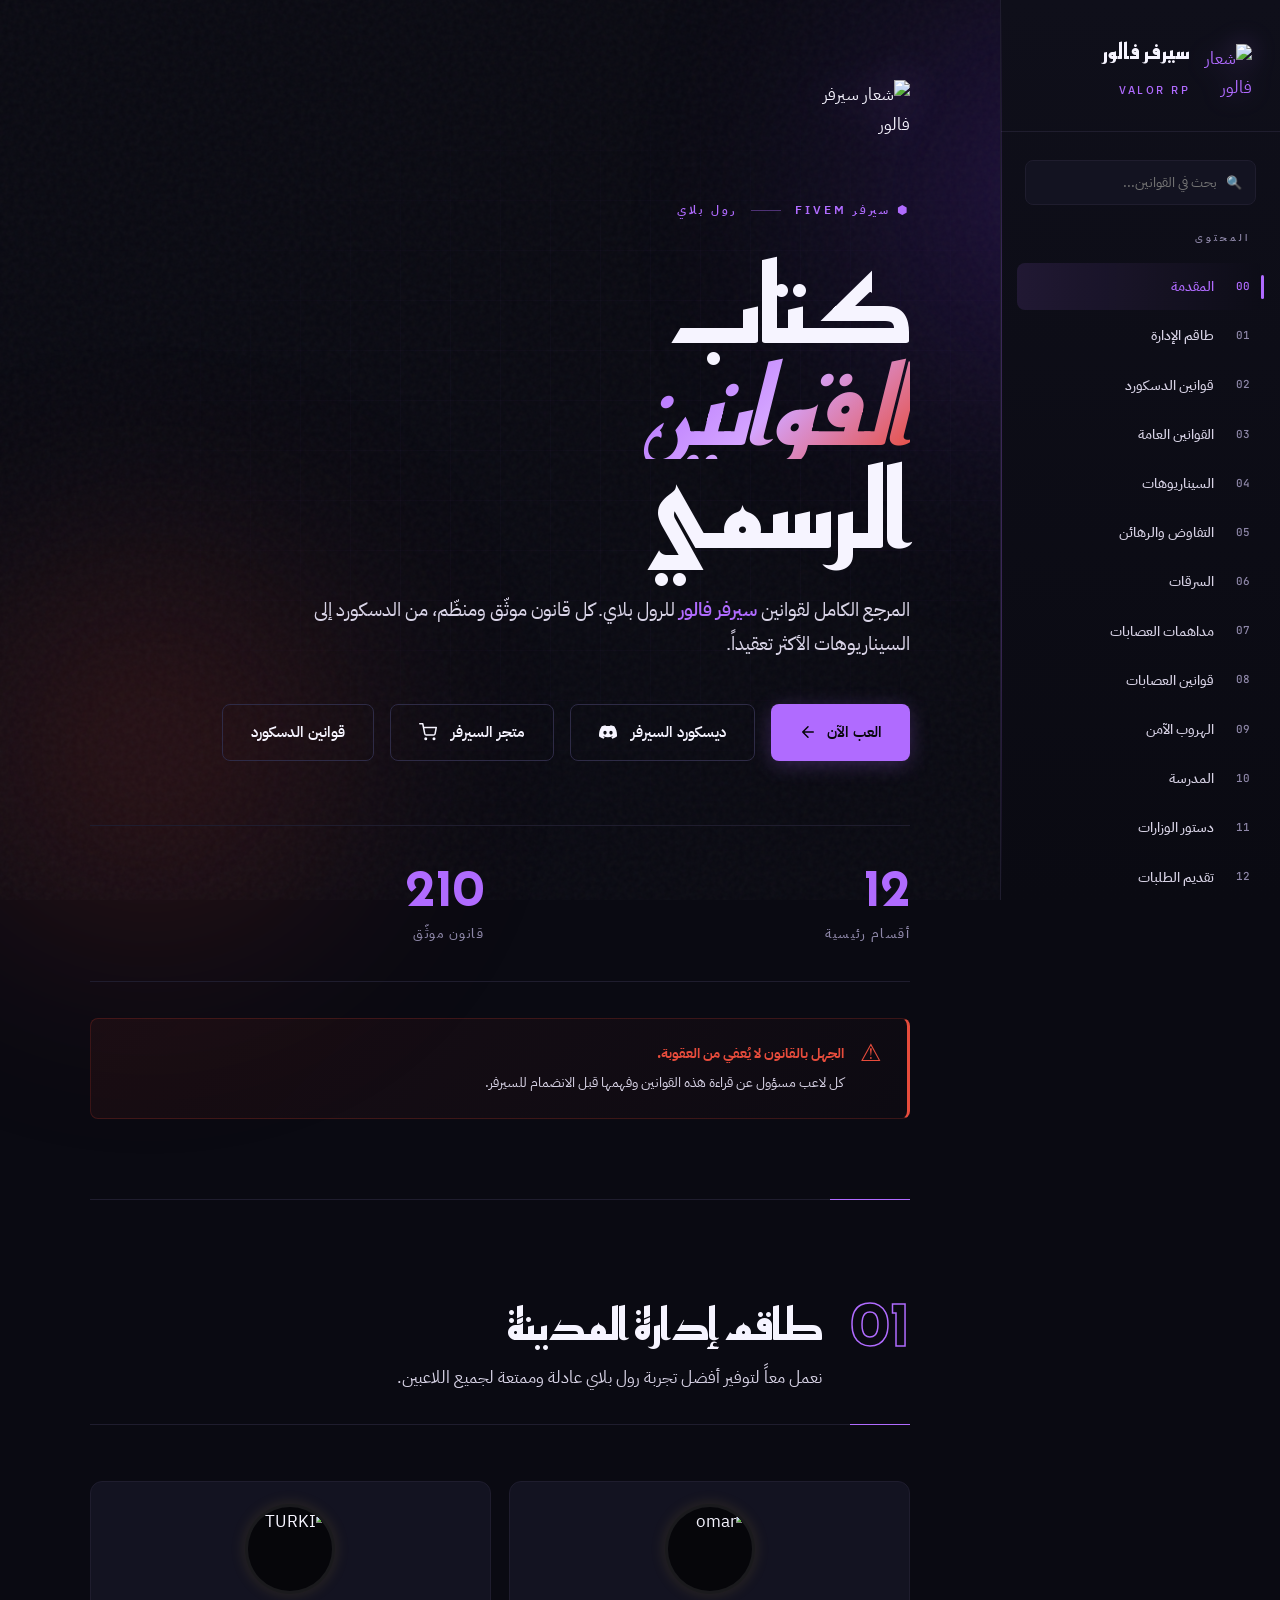
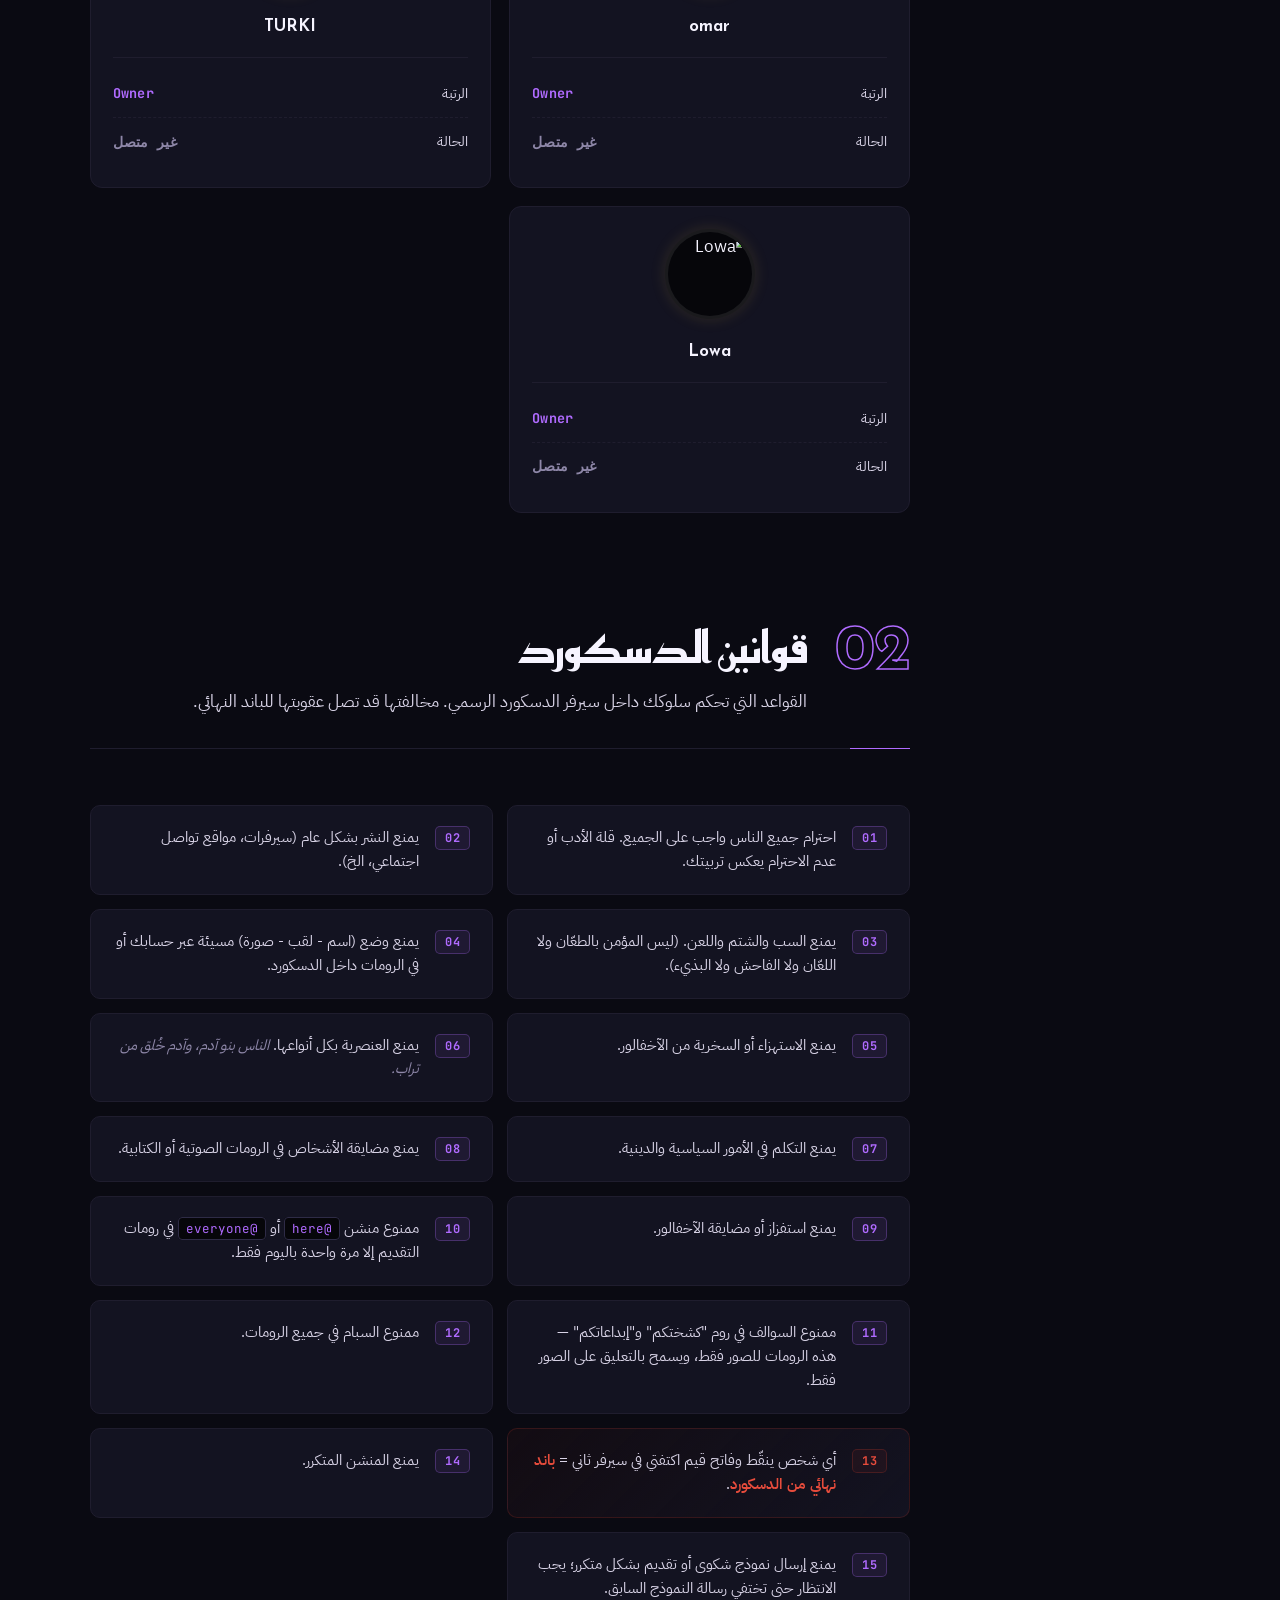
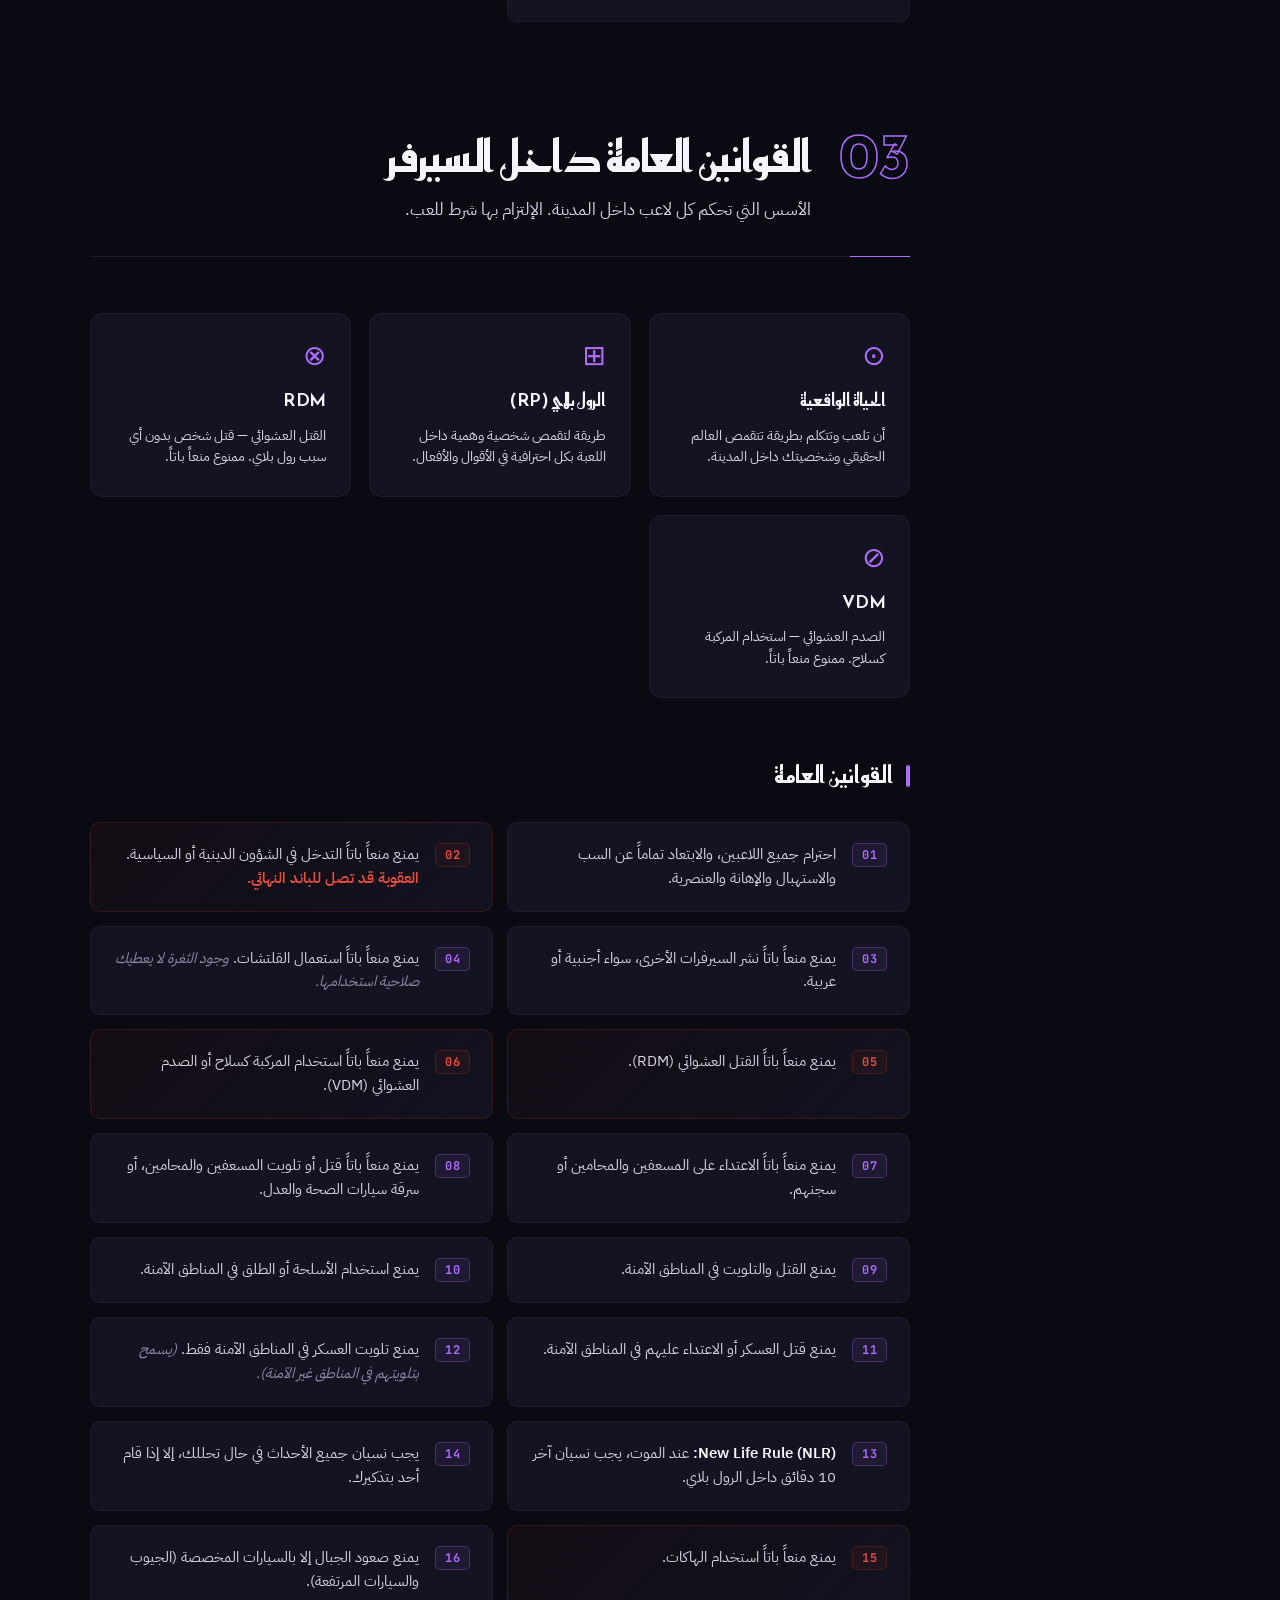
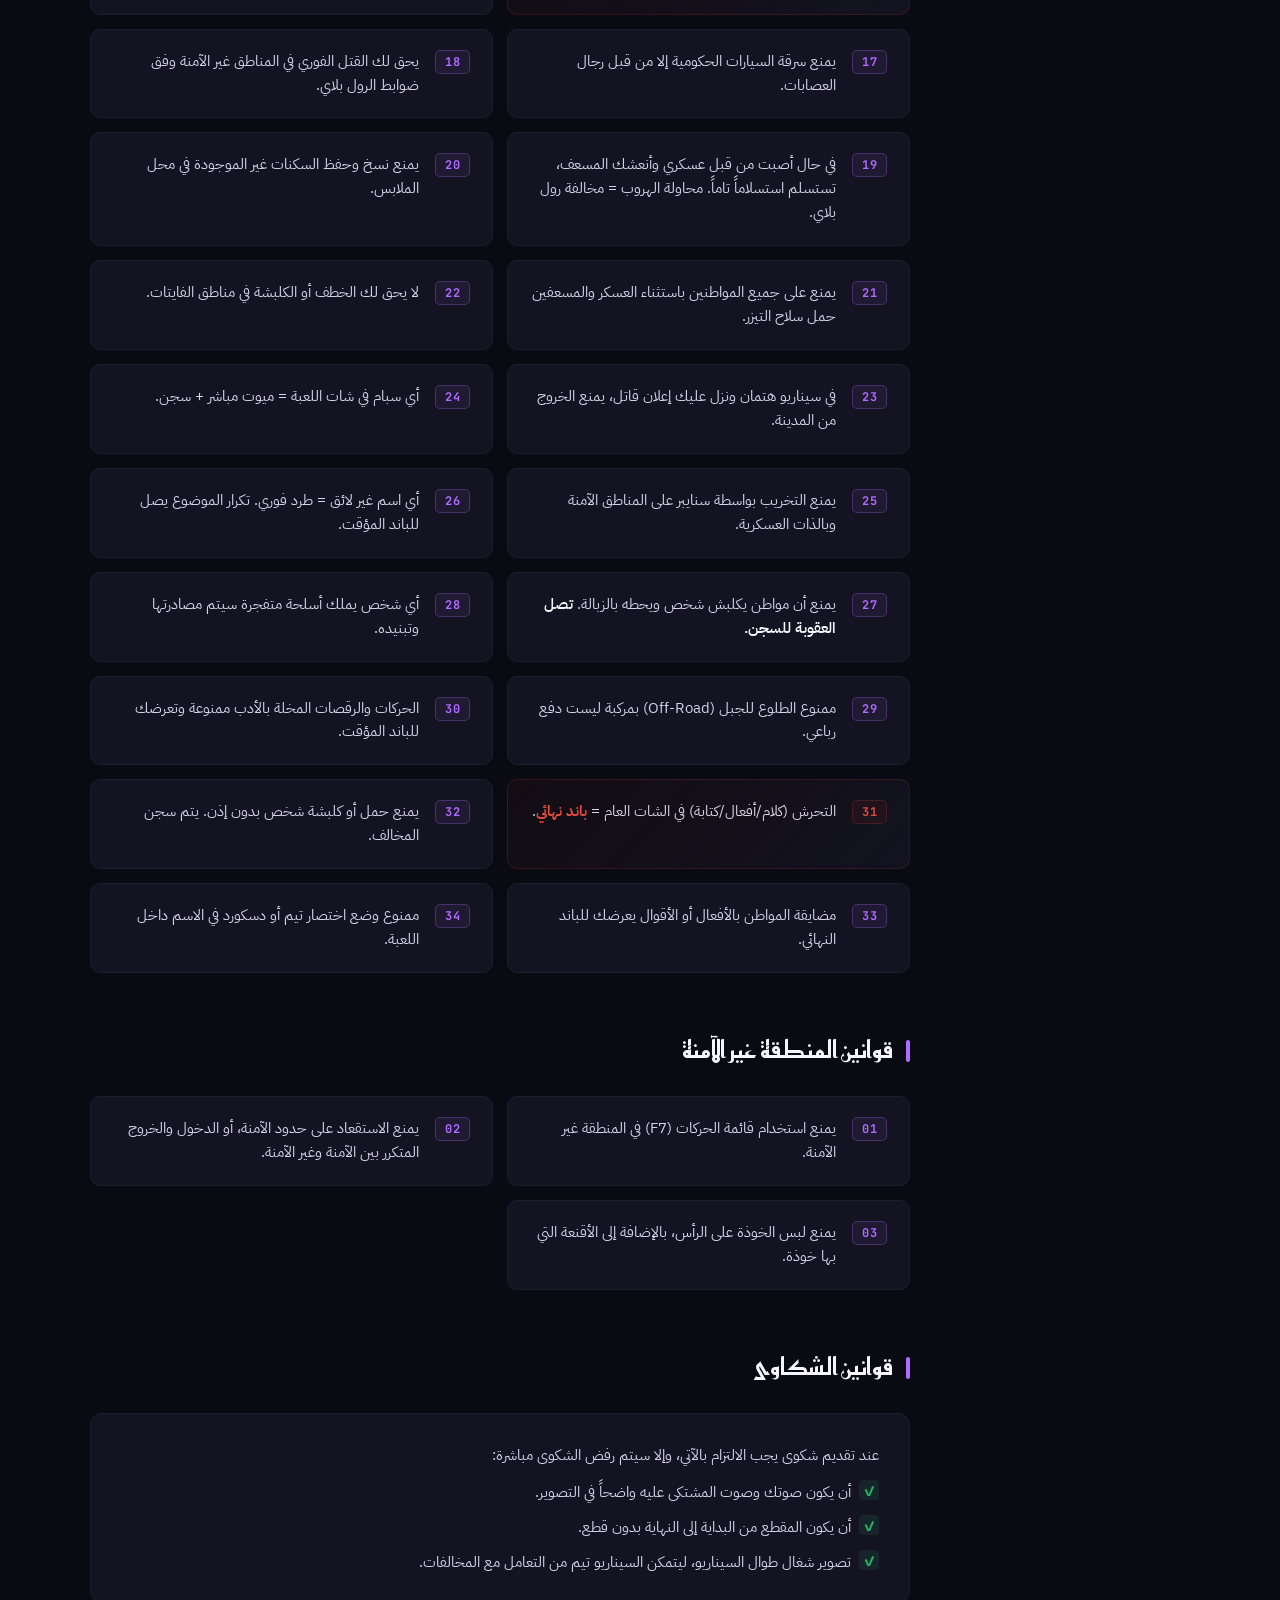
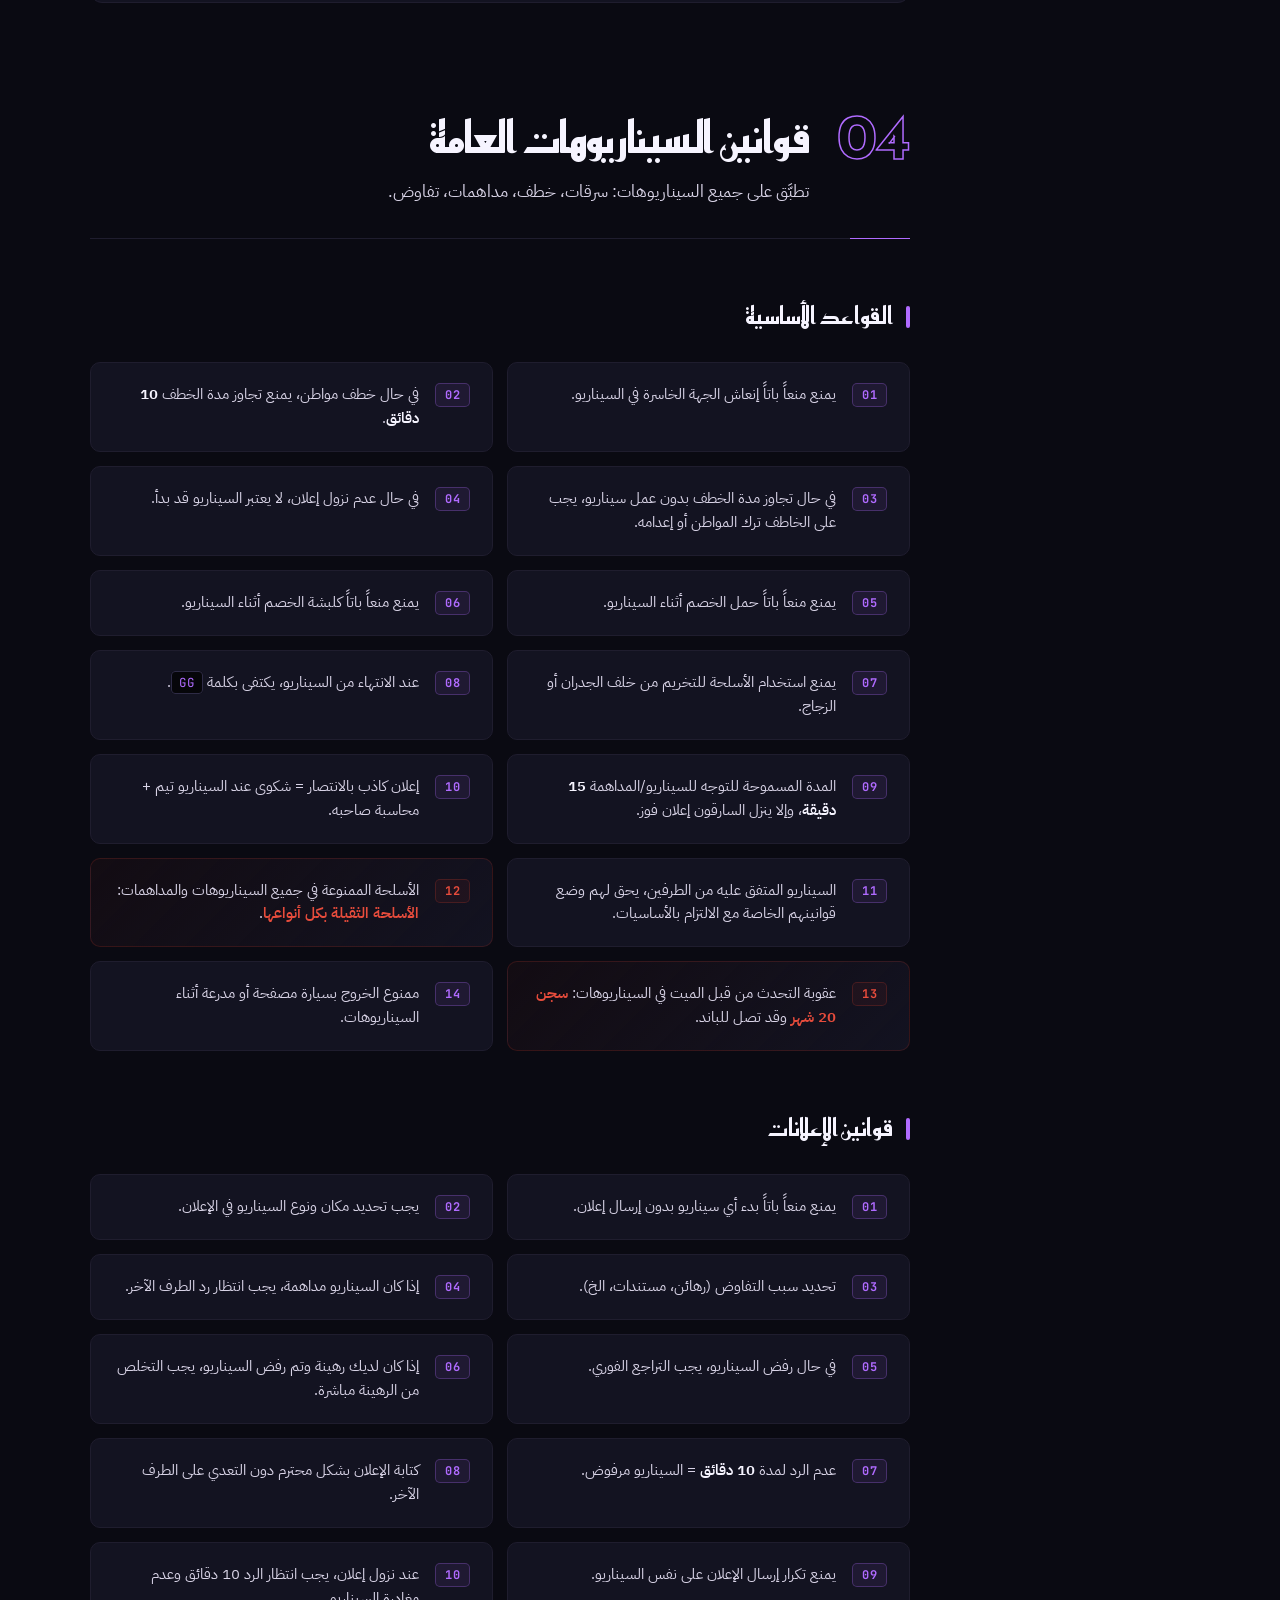
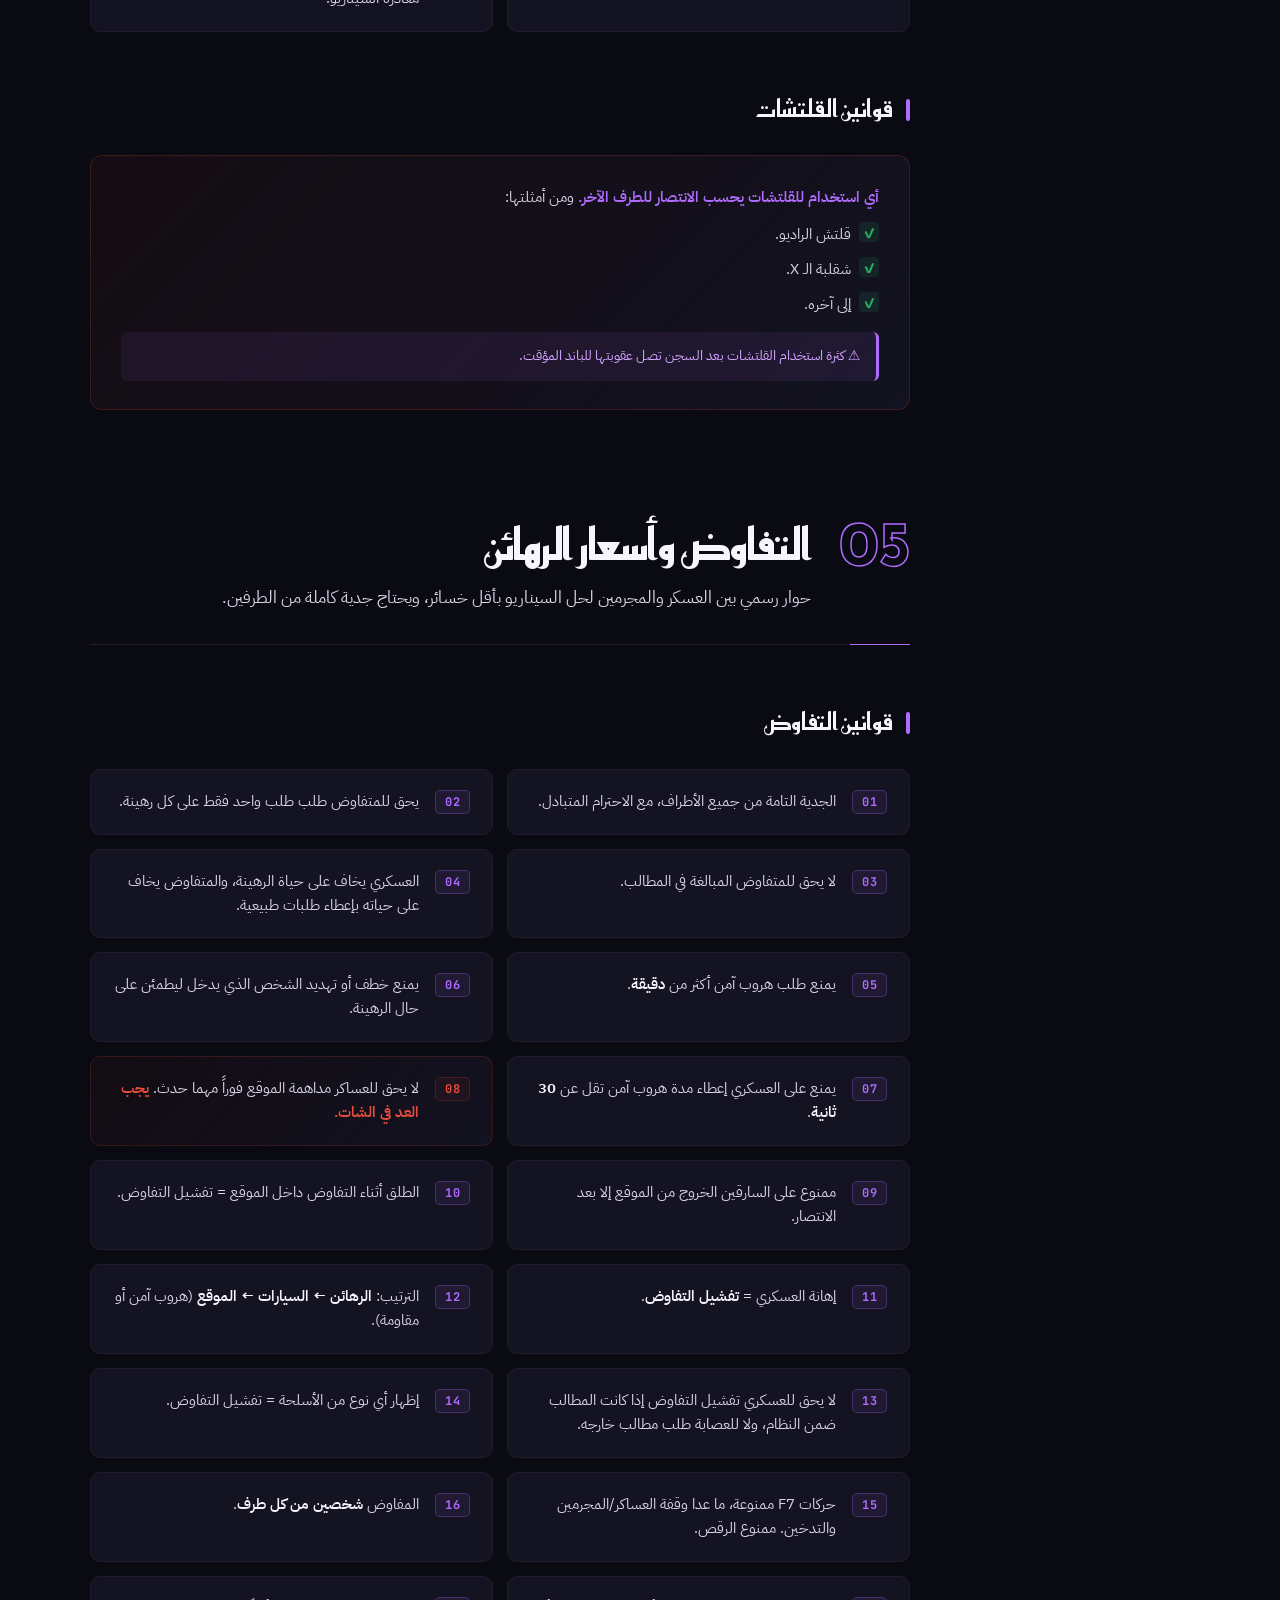
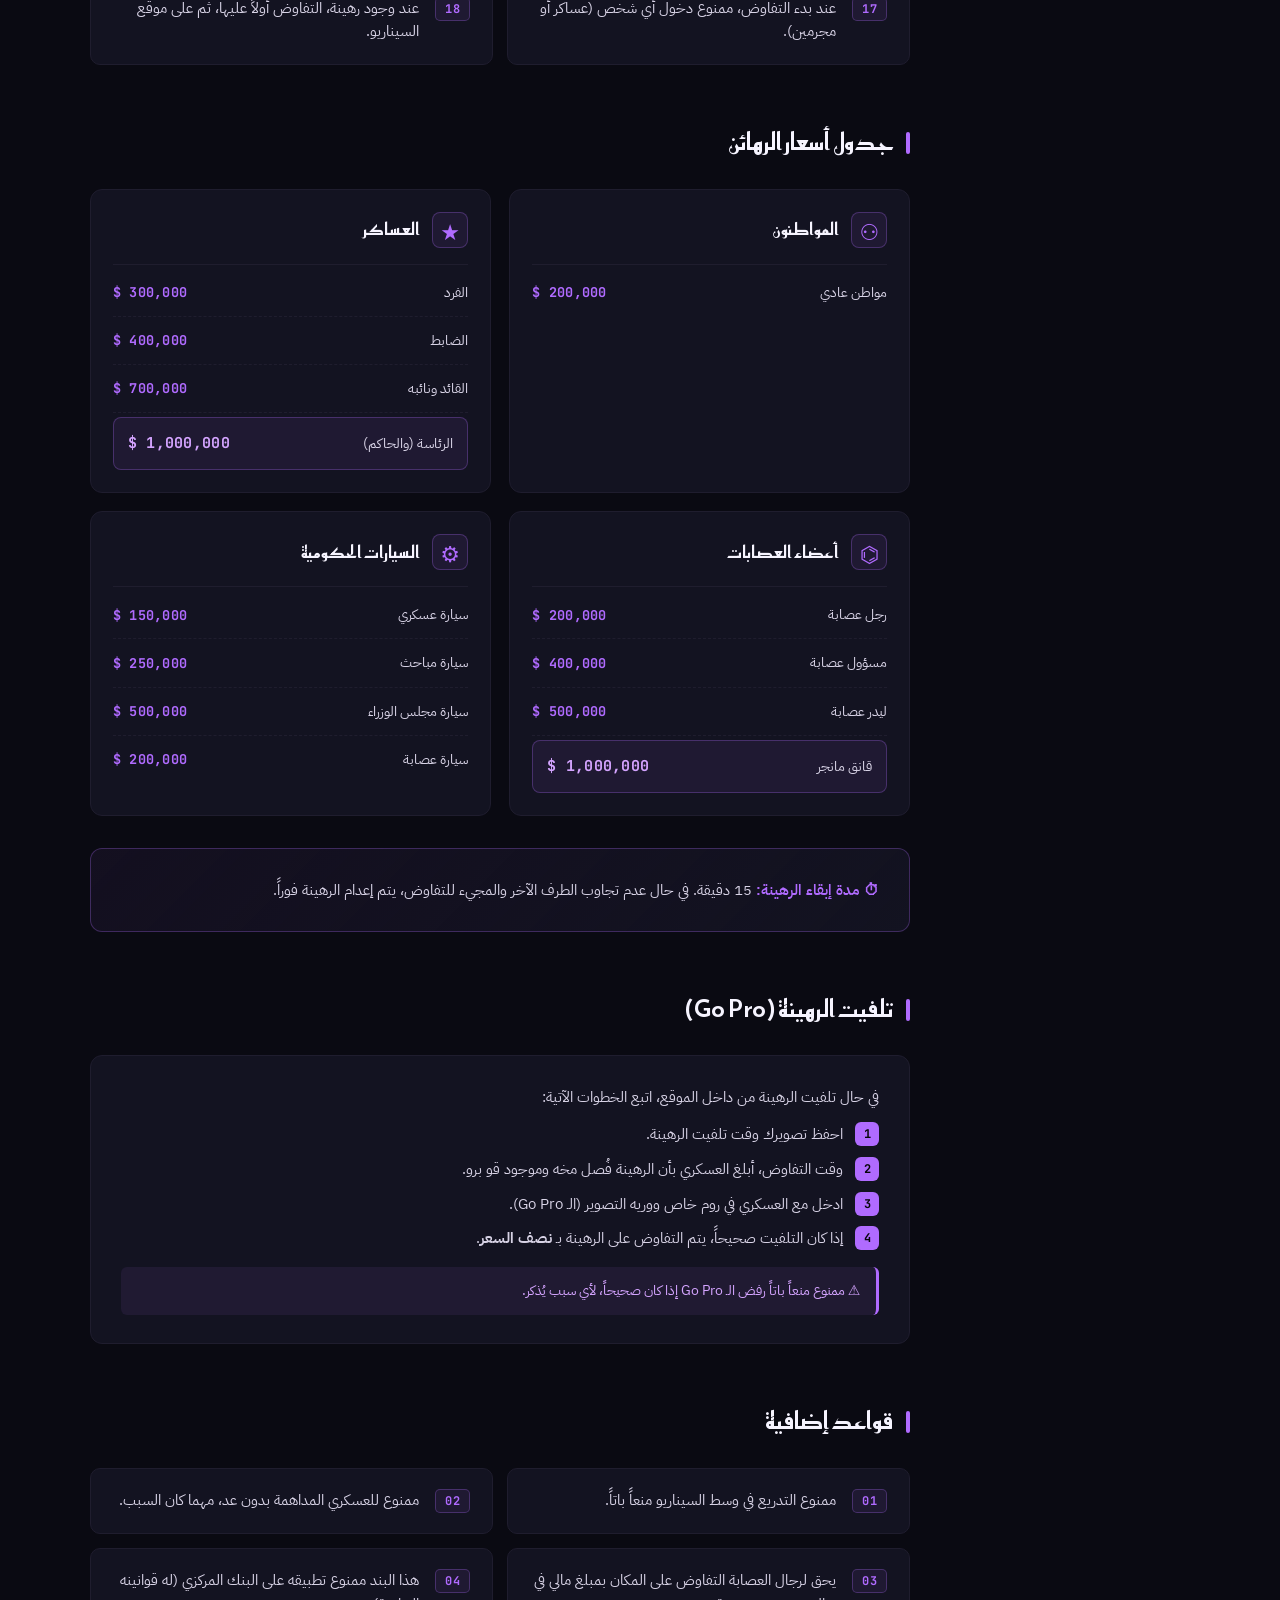
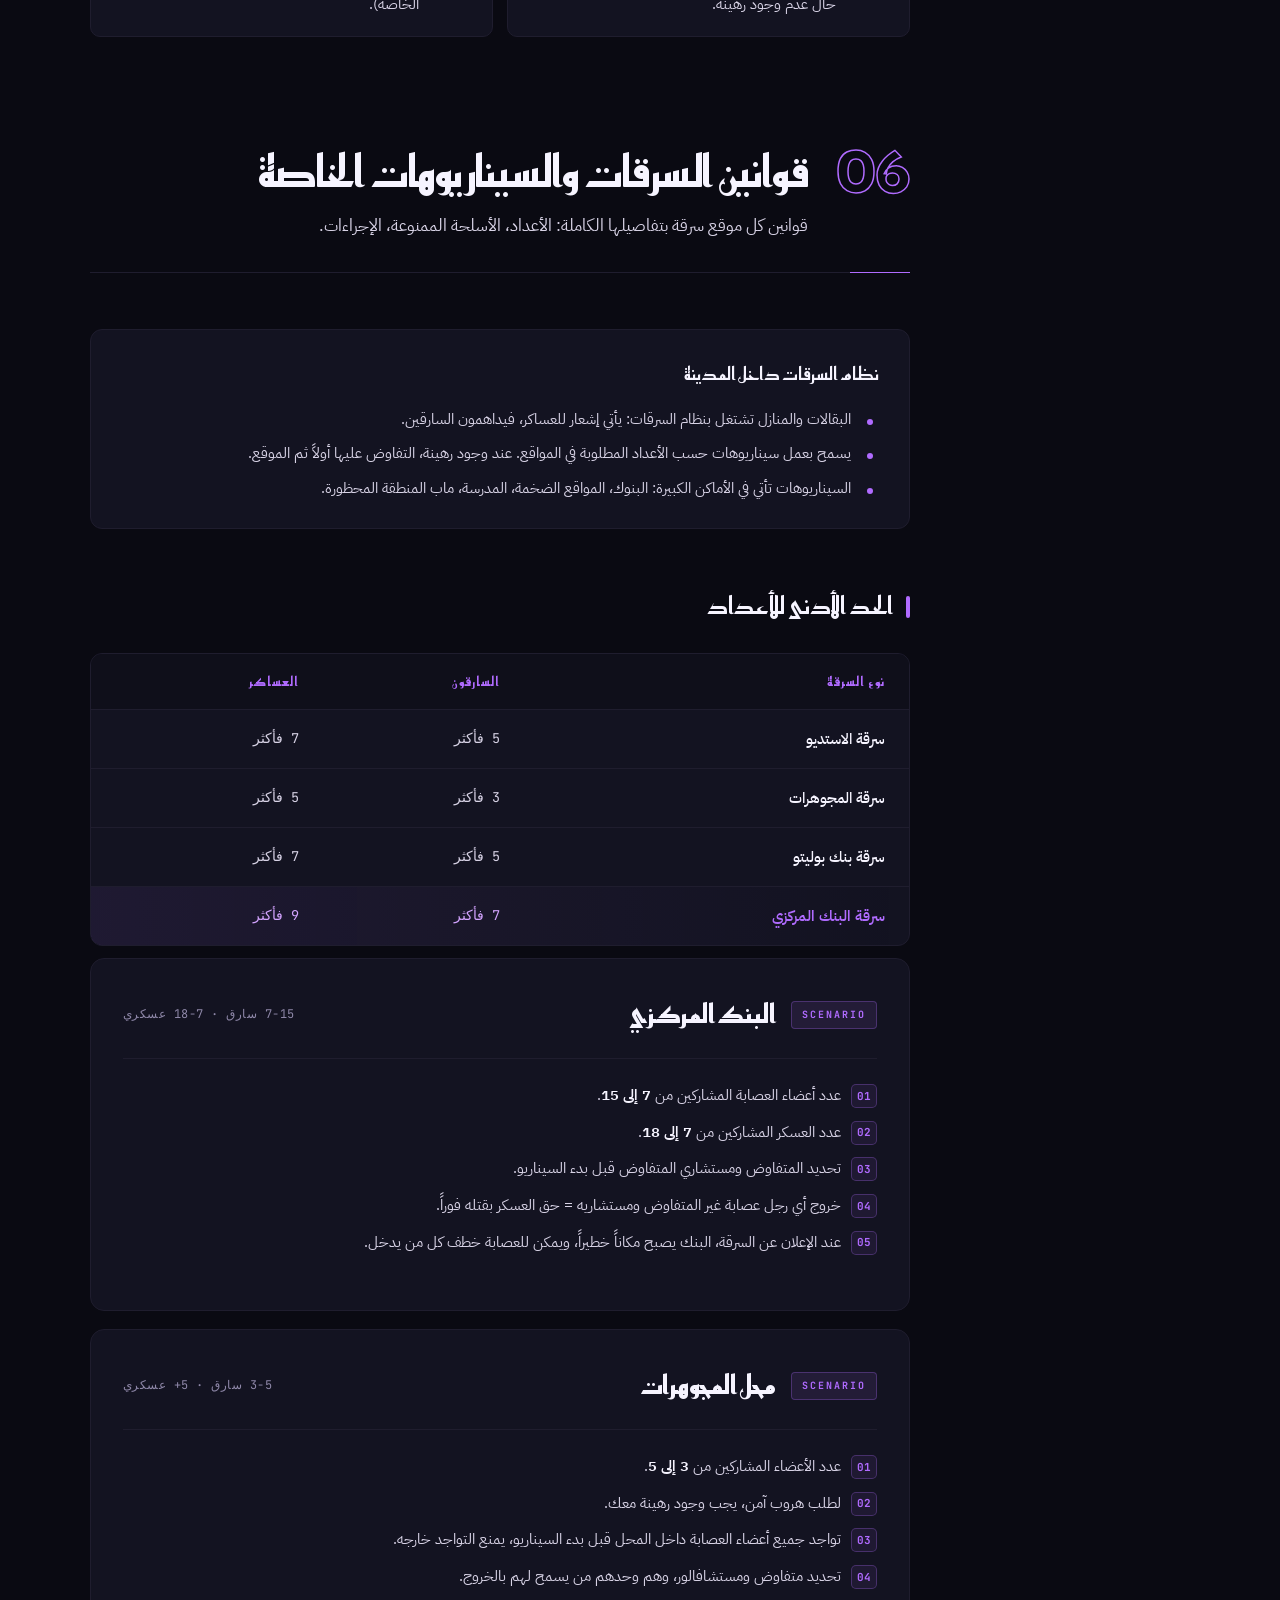
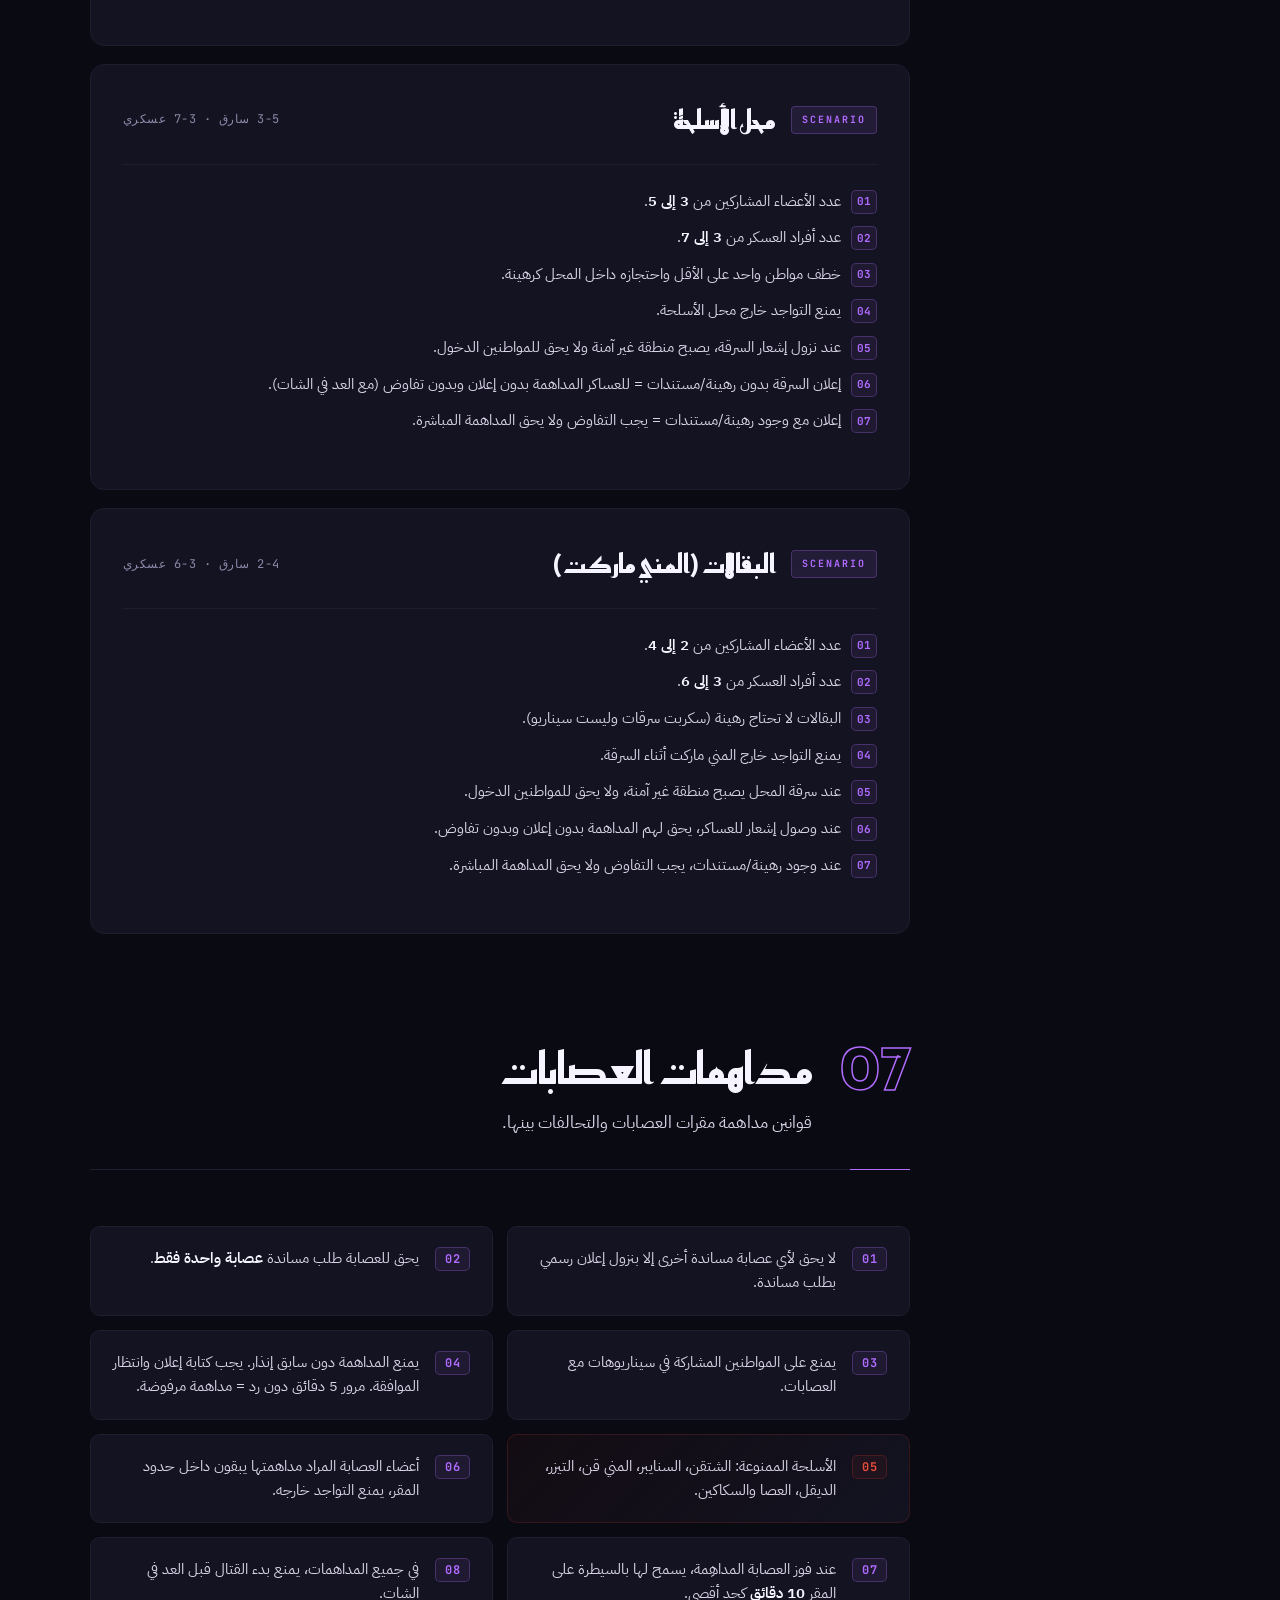
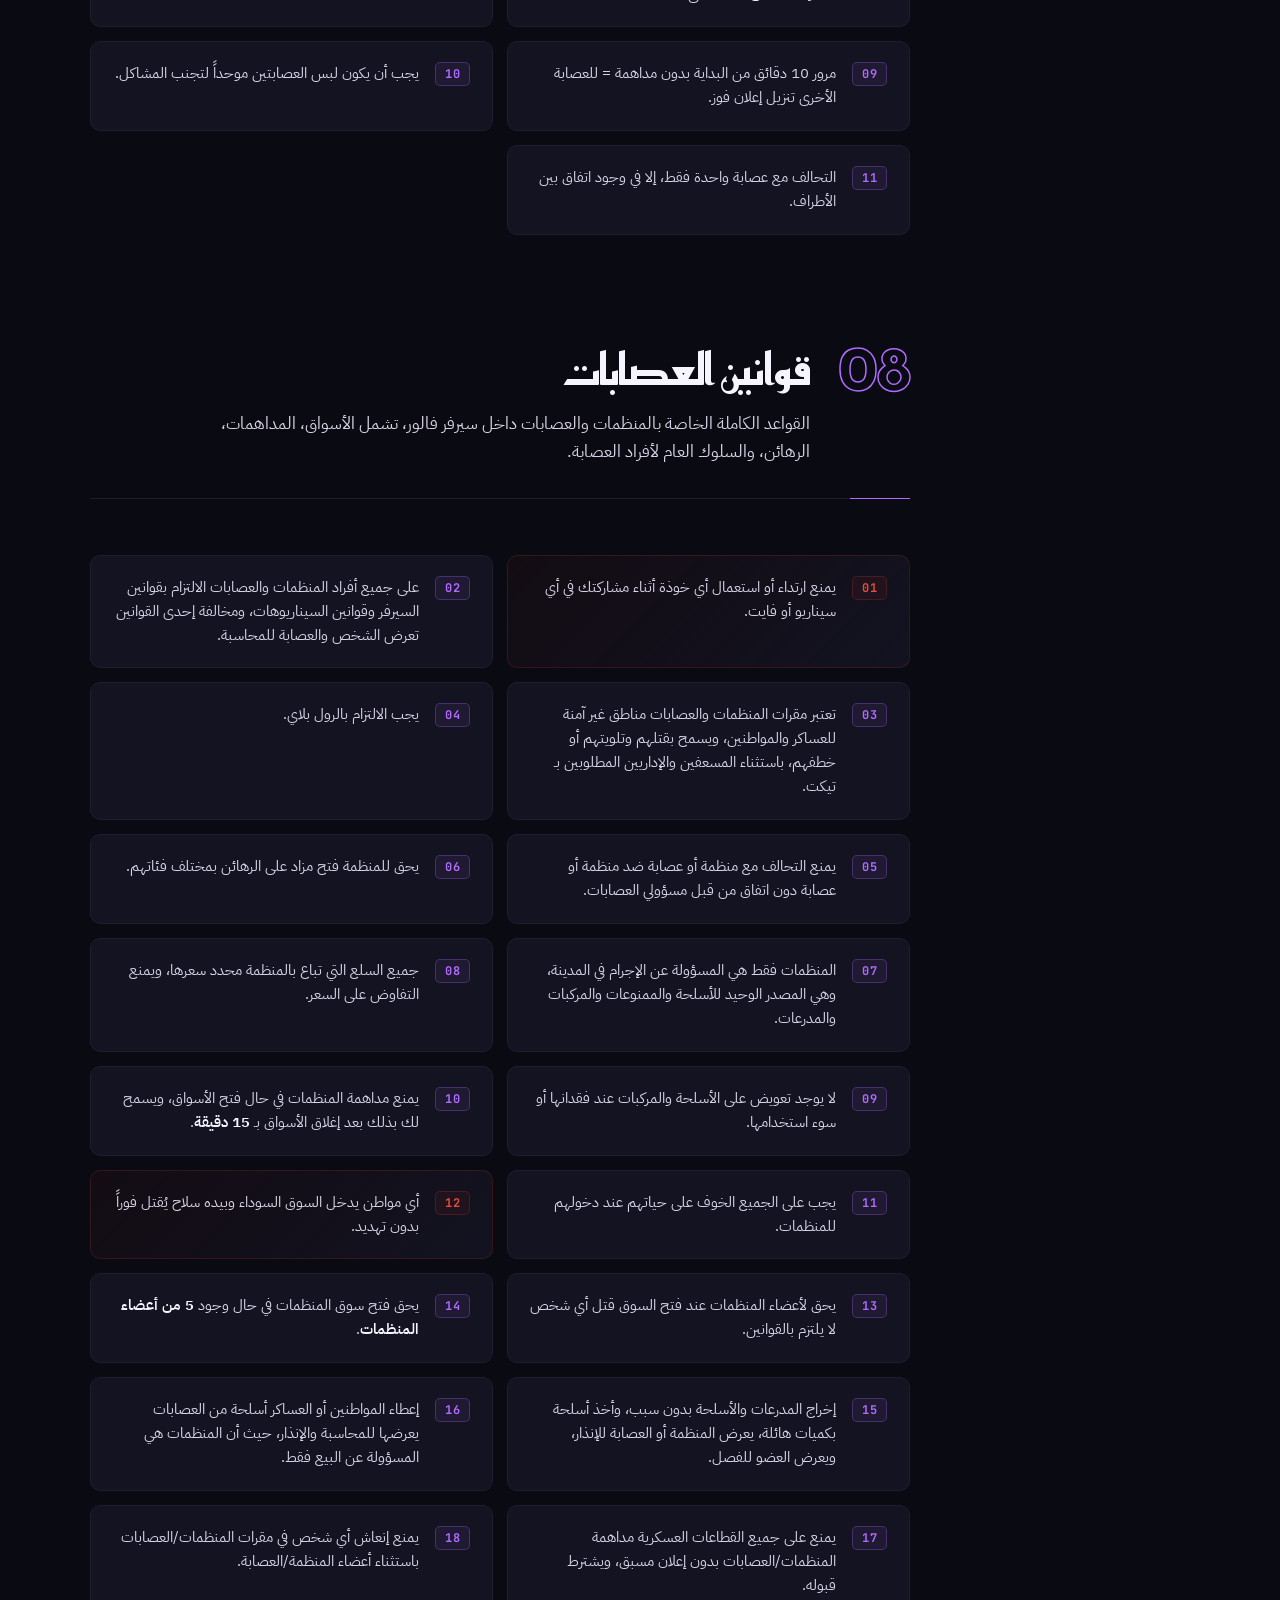
==== commit 6ee0016c: "Revert and fully remove interactive map feature and restore original section sequence" ====
--- a/index.html
+++ b/index.html
@@ -50,16 +50,15 @@
                 <li><a href="#staff" class="nav-link"><span class="nav-num">01</span><span>طاقم الإدارة</span></a></li>
                 <li><a href="#discord" class="nav-link"><span class="nav-num">02</span><span>قوانين الدسكورد</span></a></li>
                 <li><a href="#general" class="nav-link"><span class="nav-num">03</span><span>القوانين العامة</span></a></li>
-                <li><a href="map.html" class="nav-link"><span class="nav-num">04</span><span>خريطة المناطق</span></a></li>
-                <li><a href="#scenarios" class="nav-link"><span class="nav-num">05</span><span>السيناريوهات</span></a></li>
-                <li><a href="#negotiation" class="nav-link"><span class="nav-num">06</span><span>التفاوض والرهائن</span></a></li>
-                <li><a href="#robberies" class="nav-link"><span class="nav-num">07</span><span>السرقات</span></a></li>
-                <li><a href="#raids" class="nav-link"><span class="nav-num">08</span><span>مداهمات العصابات</span></a></li>
-                <li><a href="#gangs" class="nav-link"><span class="nav-num">09</span><span>قوانين العصابات</span></a></li>
-                <li><a href="#escape" class="nav-link"><span class="nav-num">10</span><span>الهروب الآمن</span></a></li>
-                <li><a href="#school" class="nav-link"><span class="nav-num">11</span><span>المدرسة</span></a></li>
-                <li><a href="#ministries" class="nav-link"><span class="nav-num">12</span><span>دستور الوزارات</span></a></li>
-                <li><a href="#applications" class="nav-link"><span class="nav-num">13</span><span>تقديم الطلبات</span></a></li>
+                <li><a href="#scenarios" class="nav-link"><span class="nav-num">04</span><span>السيناريوهات</span></a></li>
+                <li><a href="#negotiation" class="nav-link"><span class="nav-num">05</span><span>التفاوض والرهائن</span></a></li>
+                <li><a href="#robberies" class="nav-link"><span class="nav-num">06</span><span>السرقات</span></a></li>
+                <li><a href="#raids" class="nav-link"><span class="nav-num">07</span><span>مداهمات العصابات</span></a></li>
+                <li><a href="#gangs" class="nav-link"><span class="nav-num">08</span><span>قوانين العصابات</span></a></li>
+                <li><a href="#escape" class="nav-link"><span class="nav-num">09</span><span>الهروب الآمن</span></a></li>
+                <li><a href="#school" class="nav-link"><span class="nav-num">10</span><span>المدرسة</span></a></li>
+                <li><a href="#ministries" class="nav-link"><span class="nav-num">11</span><span>دستور الوزارات</span></a></li>
+                <li><a href="#applications" class="nav-link"><span class="nav-num">12</span><span>تقديم الطلبات</span></a></li>
             </ul>
         </nav>
         <div class="sidebar-foot">
@@ -401,7 +400,7 @@
         </section>
         <section class="section" id="scenarios">
             <div class="section-head">
-                <div class="section-num">05</div>
+                <div class="section-num">04</div>
                 <div>
                     <h2 class="section-title">قوانين السيناريوهات العامة</h2>
                     <p class="section-sub">تطبَّق على جميع السيناريوهات: سرقات، خطف، مداهمات، تفاوض.</p>
@@ -522,7 +521,7 @@
         </section>
         <section class="section" id="negotiation">
             <div class="section-head">
-                <div class="section-num">06</div>
+                <div class="section-num">05</div>
                 <div>
                     <h2 class="section-title">التفاوض وأسعار الرهائن</h2>
                     <p class="section-sub">حوار رسمي بين العسكر والمجرمين لحل السيناريو بأقل خسائر، ويحتاج جدية كاملة من الطرفين.</p>
@@ -675,7 +674,7 @@
         </section>
         <section class="section" id="robberies">
             <div class="section-head">
-                <div class="section-num">07</div>
+                <div class="section-num">06</div>
                 <div>
                     <h2 class="section-title">قوانين السرقات والسيناريوهات الخاصة</h2>
                     <p class="section-sub">قوانين كل موقع سرقة بتفاصيلها الكاملة: الأعداد، الأسلحة الممنوعة، الإجراءات.</p>
@@ -771,7 +770,7 @@
         </section>
         <section class="section" id="raids">
             <div class="section-head">
-                <div class="section-num">08</div>
+                <div class="section-num">07</div>
                 <div>
                     <h2 class="section-title">مداهمات العصابات</h2>
                     <p class="section-sub">قوانين مداهمة مقرات العصابات والتحالفات بينها.</p>
@@ -826,7 +825,7 @@
         </section>
         <section class="section" id="gangs">
             <div class="section-head">
-                <div class="section-num">09</div>
+                <div class="section-num">08</div>
                 <div>
                     <h2 class="section-title">قوانين العصابات</h2>
                     <p class="section-sub">القواعد الكاملة الخاصة بالمنظمات والعصابات داخل سيرفر فالور، تشمل الأسواق، المداهمات، الرهائن، والسلوك العام لأفراد العصابة.</p>
@@ -997,7 +996,7 @@
         </section>
         <section class="section" id="escape">
             <div class="section-head">
-                <div class="section-num">10</div>
+                <div class="section-num">09</div>
                 <div>
                     <h2 class="section-title">الهروب الآمن</h2>
                     <p class="section-sub">فترة زمنية متفق عليها بين العسكر والمجرمين، يخرج فيها المجرمون من موقع السيناريو دون إطلاق نار.</p>
@@ -1081,7 +1080,7 @@
         </section>
         <section class="section" id="school">
             <div class="section-head">
-                <div class="section-num">11</div>
+                <div class="section-num">10</div>
                 <div>
                     <h2 class="section-title">قوانين المدرسة</h2>
                     <p class="section-sub">قواعد خاصة بمنطقة المدرسة لتنظيم الفايتات داخلها.</p>
@@ -1128,7 +1127,7 @@
         </section>
         <section class="section" id="ministries">
             <div class="section-head">
-                <div class="section-num">12</div>
+                <div class="section-num">11</div>
                 <div>
                     <h2 class="section-title">🚨 دستور وزارة الداخلية والدفاع والقطاعات العسكرية والسيادية 🚨</h2>
                     <p class="section-sub">الدستور الرسمي للرئاسة ووزارة العدل ووزارة الصحة والقوات العسكرية (الداخلية والدفاع) داخل المدينة.</p>
@@ -1308,7 +1307,7 @@
         </section>
         <section class="section" id="applications">
             <div class="section-head">
-                <div class="section-num">13</div>
+                <div class="section-num">12</div>
                 <div>
                     <h2 class="section-title">تقديم الطلبات الرسمية</h2>
                     <p class="section-sub">هل ترغب بالانضمام لطاقم الإدارة أو تسجيل عصابتك؟ اختر القسم المناسب واطلع على الشروط.</p>
--- a/styles.css
+++ b/styles.css
@@ -2261,404 +2261,4 @@
     }
 }
 
-/* ─── Interactive Map Section ─── */
-.map-layout-wrapper {
-    display: grid;
-    grid-template-columns: 1.15fr 0.85fr;
-    gap: 28px;
-    margin-top: 24px;
-    align-items: start;
-    direction: rtl;
-}
-
-.map-container {
-    position: relative;
-    background: rgba(10, 10, 18, 0.7);
-    border: 1px solid rgba(255, 255, 255, 0.06);
-    border-radius: 16px;
-    overflow: hidden;
-    aspect-ratio: 1;
-    width: 100%;
-    box-shadow: 0 16px 40px rgba(0, 0, 0, 0.5), inset 0 0 20px rgba(0, 0, 0, 0.6);
-}
-
-.map-image-wrapper {
-    position: relative;
-    width: 100%;
-    height: 100%;
-    background: #0d0d16;
-}
-
-.map-image {
-    width: 100%;
-    height: 100%;
-    object-fit: cover;
-    display: block;
-    user-select: none;
-    pointer-events: none;
-    opacity: 0.8;
-    transition: opacity 0.3s ease;
-}
-
-.map-container:hover .map-image {
-    opacity: 0.95;
-}
-
-/* Hotspots */
-.map-hotspot {
-    position: absolute;
-    width: 28px;
-    height: 28px;
-    transform: translate(-50%, -50%);
-    cursor: pointer;
-    z-index: 10;
-}
-
-.hotspot-core {
-    position: absolute;
-    top: 50%;
-    left: 50%;
-    width: 12px;
-    height: 12px;
-    margin: -6px 0 0 -6px;
-    border-radius: 50%;
-    z-index: 3;
-    transition: transform 0.3s cubic-bezier(0.175, 0.885, 0.32, 1.275);
-}
-
-.hotspot-pulse {
-    position: absolute;
-    top: 50%;
-    left: 50%;
-    width: 32px;
-    height: 32px;
-    margin: -16px 0 0 -16px;
-    border-radius: 50%;
-    animation: hotspot-pulse-anim 2s infinite ease-out;
-    z-index: 1;
-    opacity: 0;
-}
-
-@keyframes hotspot-pulse-anim {
-    0% {
-        transform: scale(0.5);
-        opacity: 0;
-    }
-    10% {
-        opacity: 0.6;
-    }
-    100% {
-        transform: scale(2.2);
-        opacity: 0;
-    }
-}
-
-/* Green hotspot */
-.hotspot-green .hotspot-core {
-    background: var(--emerald);
-    box-shadow: 0 0 10px var(--emerald), 0 0 20px rgba(39, 174, 96, 0.5);
-}
-.hotspot-green .hotspot-pulse {
-    background: rgba(39, 174, 96, 0.4);
-}
-
-/* Red hotspot */
-.hotspot-red .hotspot-core {
-    background: var(--crimson-bright);
-    box-shadow: 0 0 10px var(--crimson-bright), 0 0 20px rgba(231, 76, 60, 0.5);
-}
-.hotspot-red .hotspot-pulse {
-    background: rgba(231, 76, 60, 0.4);
-}
-
-.map-hotspot:hover .hotspot-core,
-.map-hotspot.active .hotspot-core {
-    transform: scale(1.4);
-}
-
-.map-hotspot.active .hotspot-core {
-    box-shadow: 0 0 18px 4px currentColor;
-}
-
-/* Tooltips */
-.hotspot-tooltip {
-    position: absolute;
-    bottom: calc(100% + 8px);
-    left: 50%;
-    transform: translateX(-50%) translateY(4px);
-    background: rgba(19, 19, 33, 0.95);
-    border: 1px solid rgba(255, 255, 255, 0.08);
-    padding: 6px 12px;
-    border-radius: 6px;
-    color: var(--text);
-    font-size: 0.8rem;
-    white-space: nowrap;
-    opacity: 0;
-    pointer-events: none;
-    transition: opacity 0.2s ease, transform 0.2s ease;
-    box-shadow: 0 4px 12px rgba(0, 0, 0, 0.3);
-    z-index: 15;
-    font-weight: 500;
-}
-
-.map-hotspot:hover .hotspot-tooltip {
-    opacity: 1;
-    transform: translateX(-50%) translateY(0);
-}
-
-/* Map details card */
-.map-details-card {
-    background: var(--bg-card);
-    border: 1px solid var(--border);
-    border-radius: 16px;
-    padding: 24px;
-    box-shadow: 0 8px 32px rgba(0, 0, 0, 0.3);
-    min-height: 480px;
-    display: flex;
-    flex-direction: column;
-    transition: all 0.3s ease;
-    text-align: right;
-}
-
-.card-empty-state {
-    display: flex;
-    flex-direction: column;
-    align-items: center;
-    justify-content: center;
-    text-align: center;
-    margin: auto;
-    max-width: 280px;
-    padding: 40px 0;
-}
-
-.empty-icon {
-    font-size: 3rem;
-    margin-bottom: 16px;
-    opacity: 0.7;
-    animation: bounce 3s infinite ease-in-out;
-}
-
-@keyframes bounce {
-    0%, 100% { transform: translateY(0); }
-    50% { transform: translateY(-8px); }
-}
-
-.card-empty-state h4 {
-    font-size: 1.1rem;
-    color: var(--text);
-    margin-bottom: 8px;
-}
-
-.card-empty-state p {
-    font-size: 0.85rem;
-    color: var(--text-muted);
-    line-height: 1.5;
-}
-
-/* Card Content Styles */
-.card-content {
-    display: flex;
-    flex-direction: column;
-    gap: 20px;
-    animation: mapFadeIn 0.4s ease;
-}
-
-@keyframes mapFadeIn {
-    from { opacity: 0; transform: translateY(8px); }
-    to { opacity: 1; transform: translateY(0); }
-}
-
-.card-header-info {
-    border-bottom: 1px solid rgba(255, 255, 255, 0.05);
-    padding-bottom: 16px;
-}
-
-.zone-badge {
-    display: inline-block;
-    padding: 4px 10px;
-    border-radius: 6px;
-    font-size: 0.75rem;
-    font-weight: 700;
-    margin-bottom: 8px;
-}
-
-.badge-red {
-    background: rgba(192, 57, 43, 0.15);
-    color: var(--crimson-bright);
-    border: 1px solid rgba(192, 57, 43, 0.3);
-}
-
-.badge-green {
-    background: rgba(39, 174, 96, 0.15);
-    color: var(--emerald);
-    border: 1px solid rgba(39, 174, 96, 0.3);
-}
-
-.card-header-info h3 {
-    font-size: 1.4rem;
-    color: #fff;
-    margin-bottom: 4px;
-}
-
-.zone-coords {
-    font-size: 0.85rem;
-    color: var(--text-muted);
-    font-family: var(--font-mono);
-}
-
-.zone-media {
-    border-radius: 12px;
-    overflow: hidden;
-    border: 1px solid rgba(255, 255, 255, 0.05);
-    background: #000;
-    aspect-ratio: 16/9;
-    position: relative;
-}
-
-.zone-image {
-    width: 100%;
-    height: 100%;
-    object-fit: cover;
-    display: block;
-    transition: transform 0.5s ease;
-}
-
-.zone-image:hover {
-    transform: scale(1.04);
-}
-
-.zone-stats-grid {
-    display: grid;
-    grid-template-columns: 1fr 1fr;
-    gap: 12px;
-}
-
-.zone-stat-item {
-    background: var(--bg-soft);
-    border: 1px solid var(--border);
-    padding: 12px 16px;
-    border-radius: 10px;
-    display: flex;
-    align-items: center;
-    gap: 12px;
-}
-
-.stat-icon {
-    font-size: 1.5rem;
-}
-
-.stat-info {
-    display: flex;
-    flex-direction: column;
-}
-
-.stat-lbl {
-    font-size: 0.75rem;
-    color: var(--text-muted);
-}
-
-.stat-info strong {
-    font-size: 1.1rem;
-    color: #fff;
-}
-
-.detail-title {
-    font-size: 0.9rem;
-    color: var(--gold-bright);
-    margin-bottom: 10px;
-    font-weight: 600;
-    border-inline-start: 3px solid var(--gold);
-    padding-inline-start: 8px;
-}
-
-.weapons-tags {
-    display: flex;
-    flex-wrap: wrap;
-    gap: 6px;
-}
-
-.weapon-tag {
-    background: var(--bg-elevated);
-    border: 1px solid var(--border-bright);
-    padding: 4px 10px;
-    border-radius: 6px;
-    font-size: 0.8rem;
-    color: var(--text-soft);
-    font-family: var(--font-mono);
-}
-
-.zone-rules-list {
-    display: flex;
-    flex-direction: column;
-    gap: 10px;
-}
-
-.zone-rule-detail {
-    background: rgba(255, 255, 255, 0.01);
-    border: 1px solid var(--border);
-    border-radius: 10px;
-    padding: 12px 14px;
-    display: flex;
-    gap: 12px;
-    align-items: flex-start;
-}
-
-.zone-rule-detail.rule-red {
-    border-inline-start: 3px solid var(--crimson-bright);
-}
-.zone-rule-detail.rule-blue {
-    border-inline-start: 3px solid #3498db;
-}
-.zone-rule-detail.rule-green {
-    border-inline-start: 3px solid var(--emerald);
-}
-
-.zone-rule-detail .bullet {
-    font-size: 1rem;
-    line-height: 1.4;
-}
-
-.zone-rule-detail div {
-    display: flex;
-    flex-direction: column;
-    gap: 4px;
-}
-
-.zone-rule-detail strong {
-    font-size: 0.85rem;
-    color: #fff;
-}
-
-.zone-rule-detail p {
-    font-size: 0.82rem;
-    color: var(--text-soft);
-    line-height: 1.5;
-    margin: 0;
-}
-
-/* Responsive adjustments for Map */
-@media (max-width: 1024px) {
-    .map-layout-wrapper {
-        grid-template-columns: 1fr;
-    }
-}
-
-@media (max-width: 768px) {
-    .map-layout-wrapper {
-        gap: 20px;
-    }
-    
-    .map-container {
-        aspect-ratio: 1;
-    }
-    
-    .map-details-card {
-        min-height: auto;
-    }
-}
-
-
-
-
-
-
+
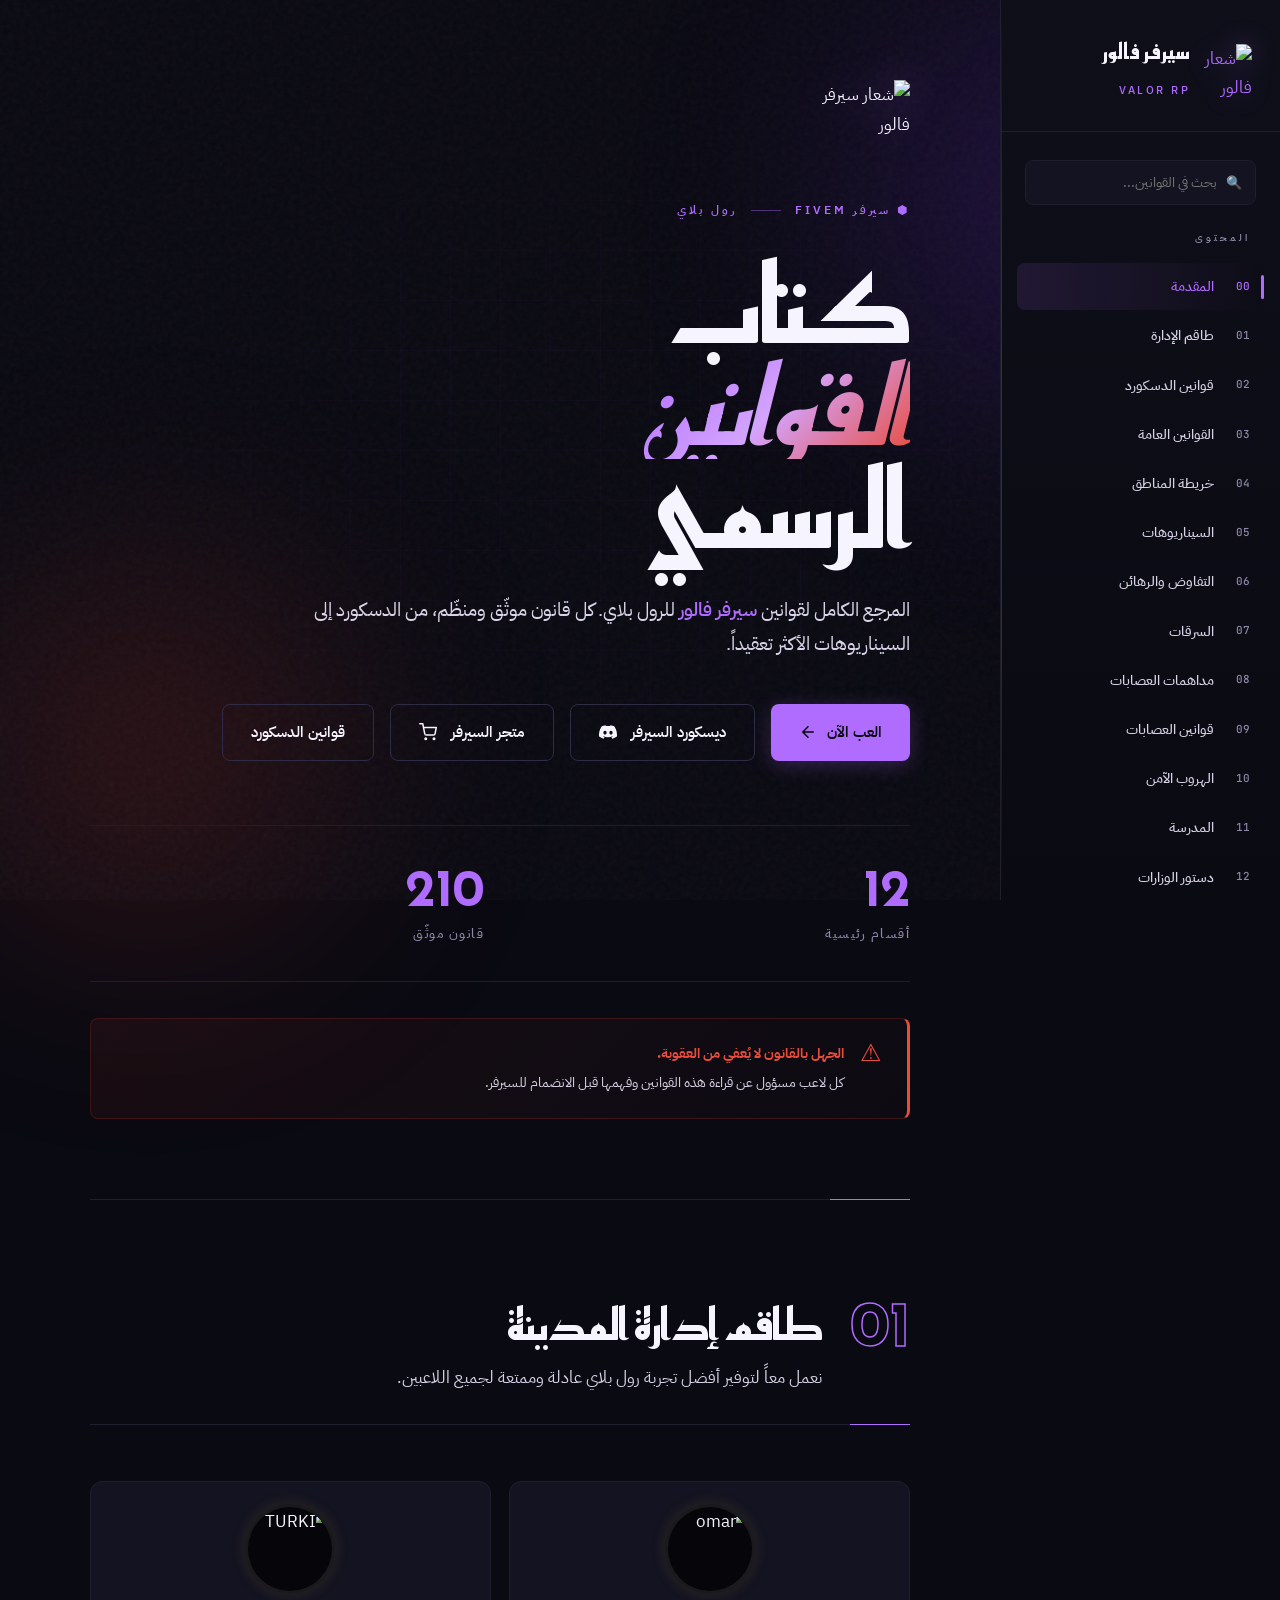
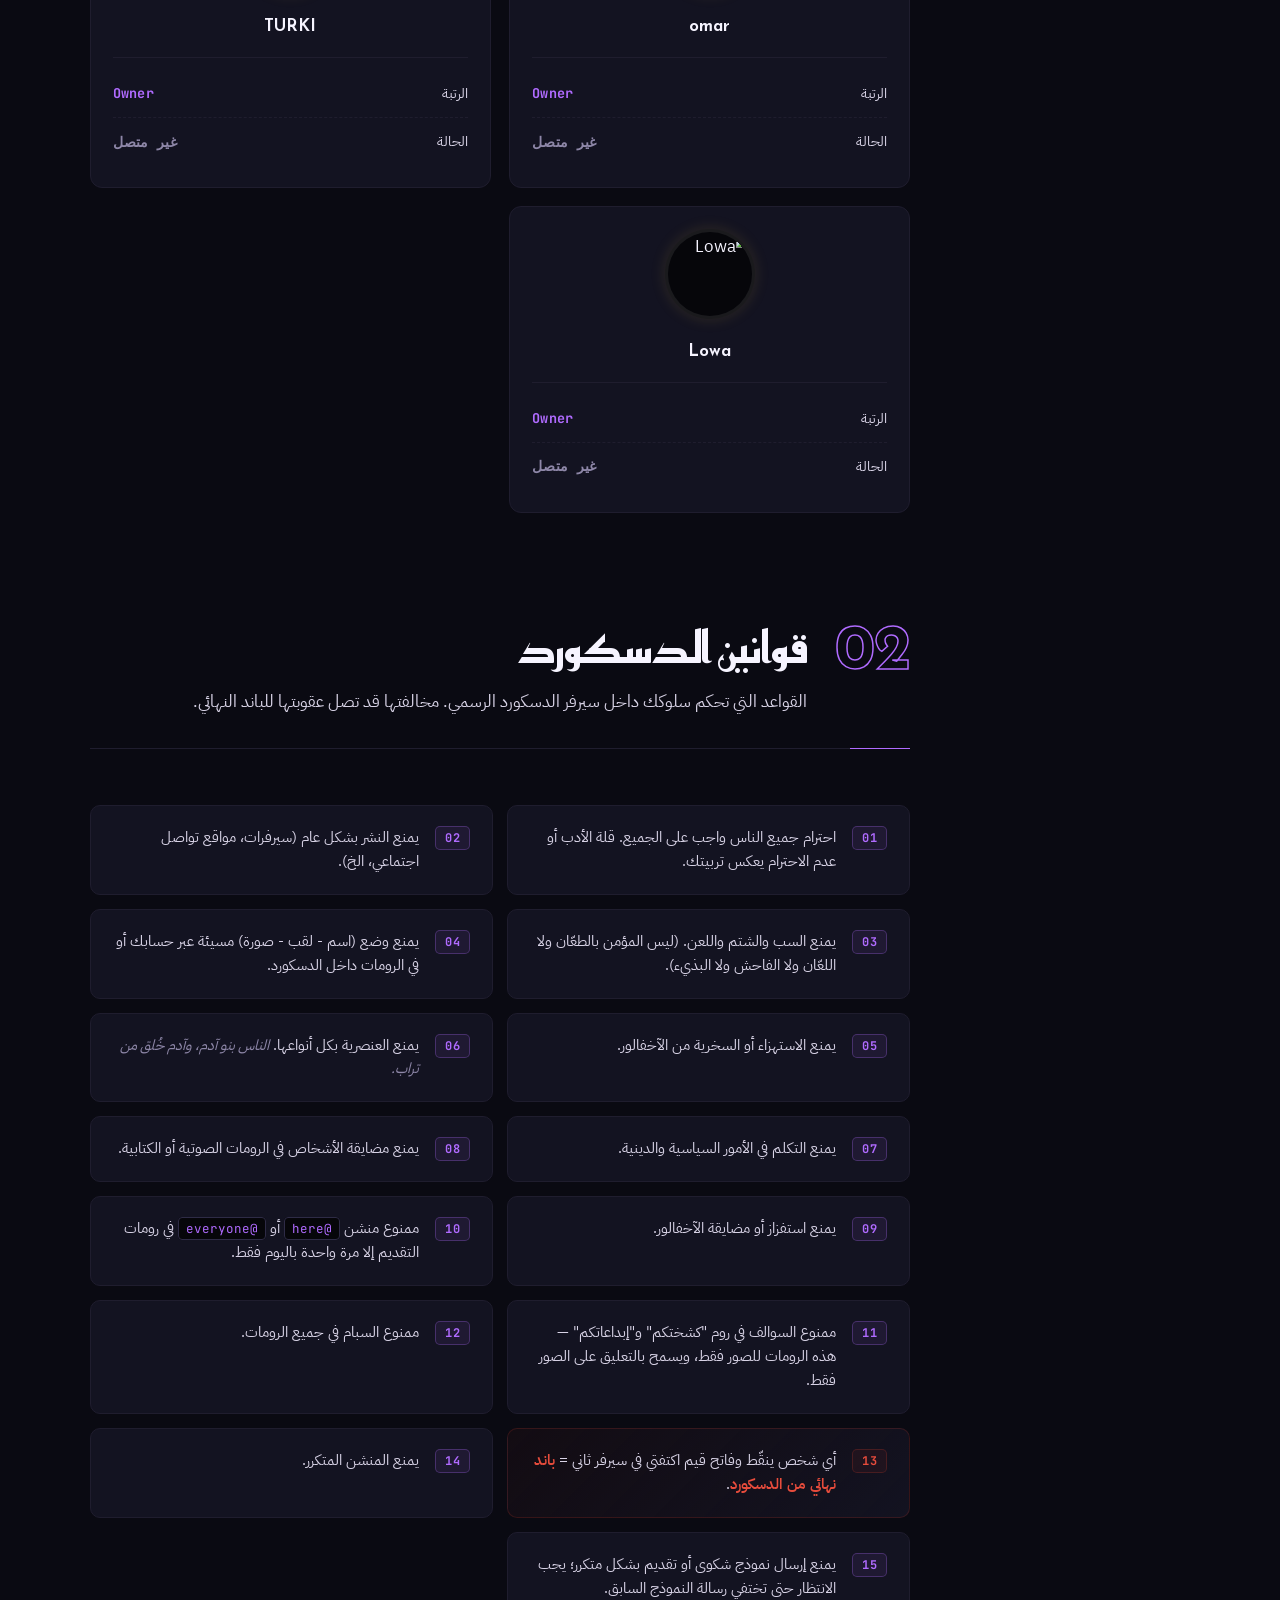
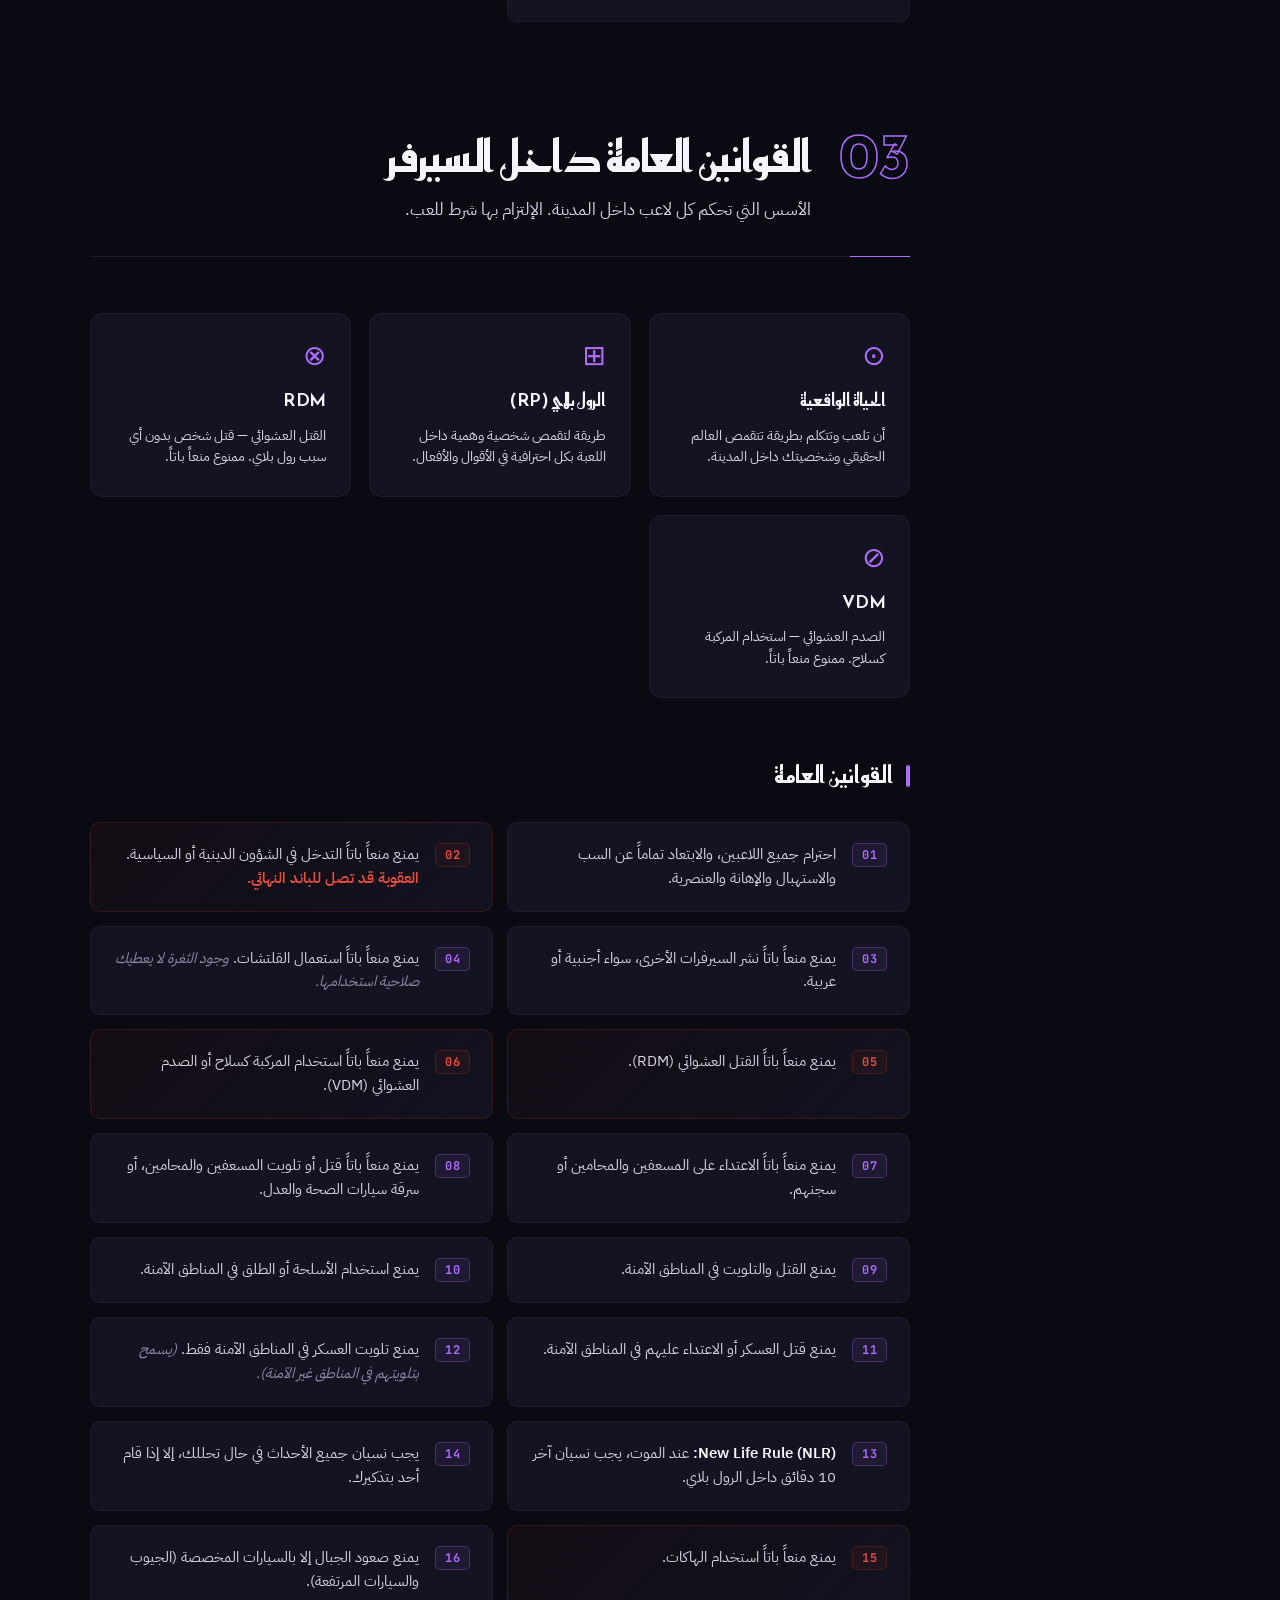
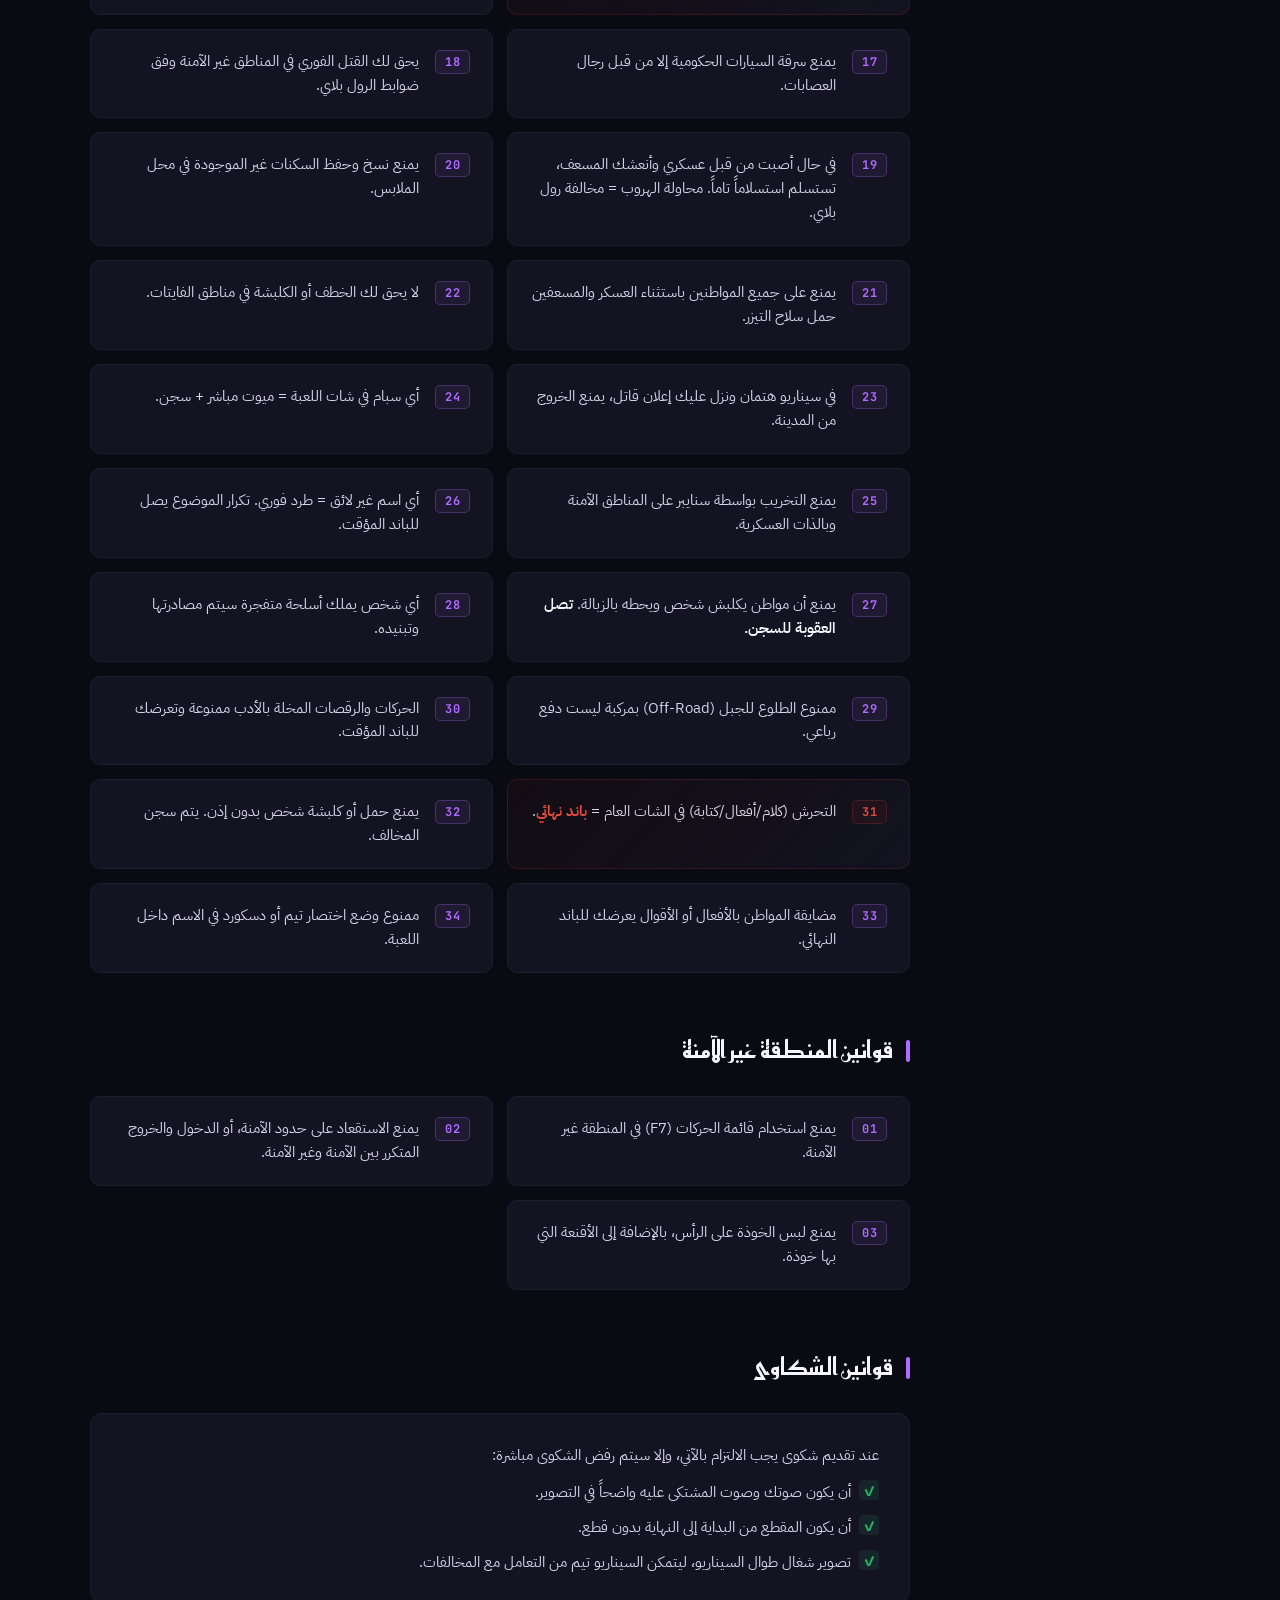
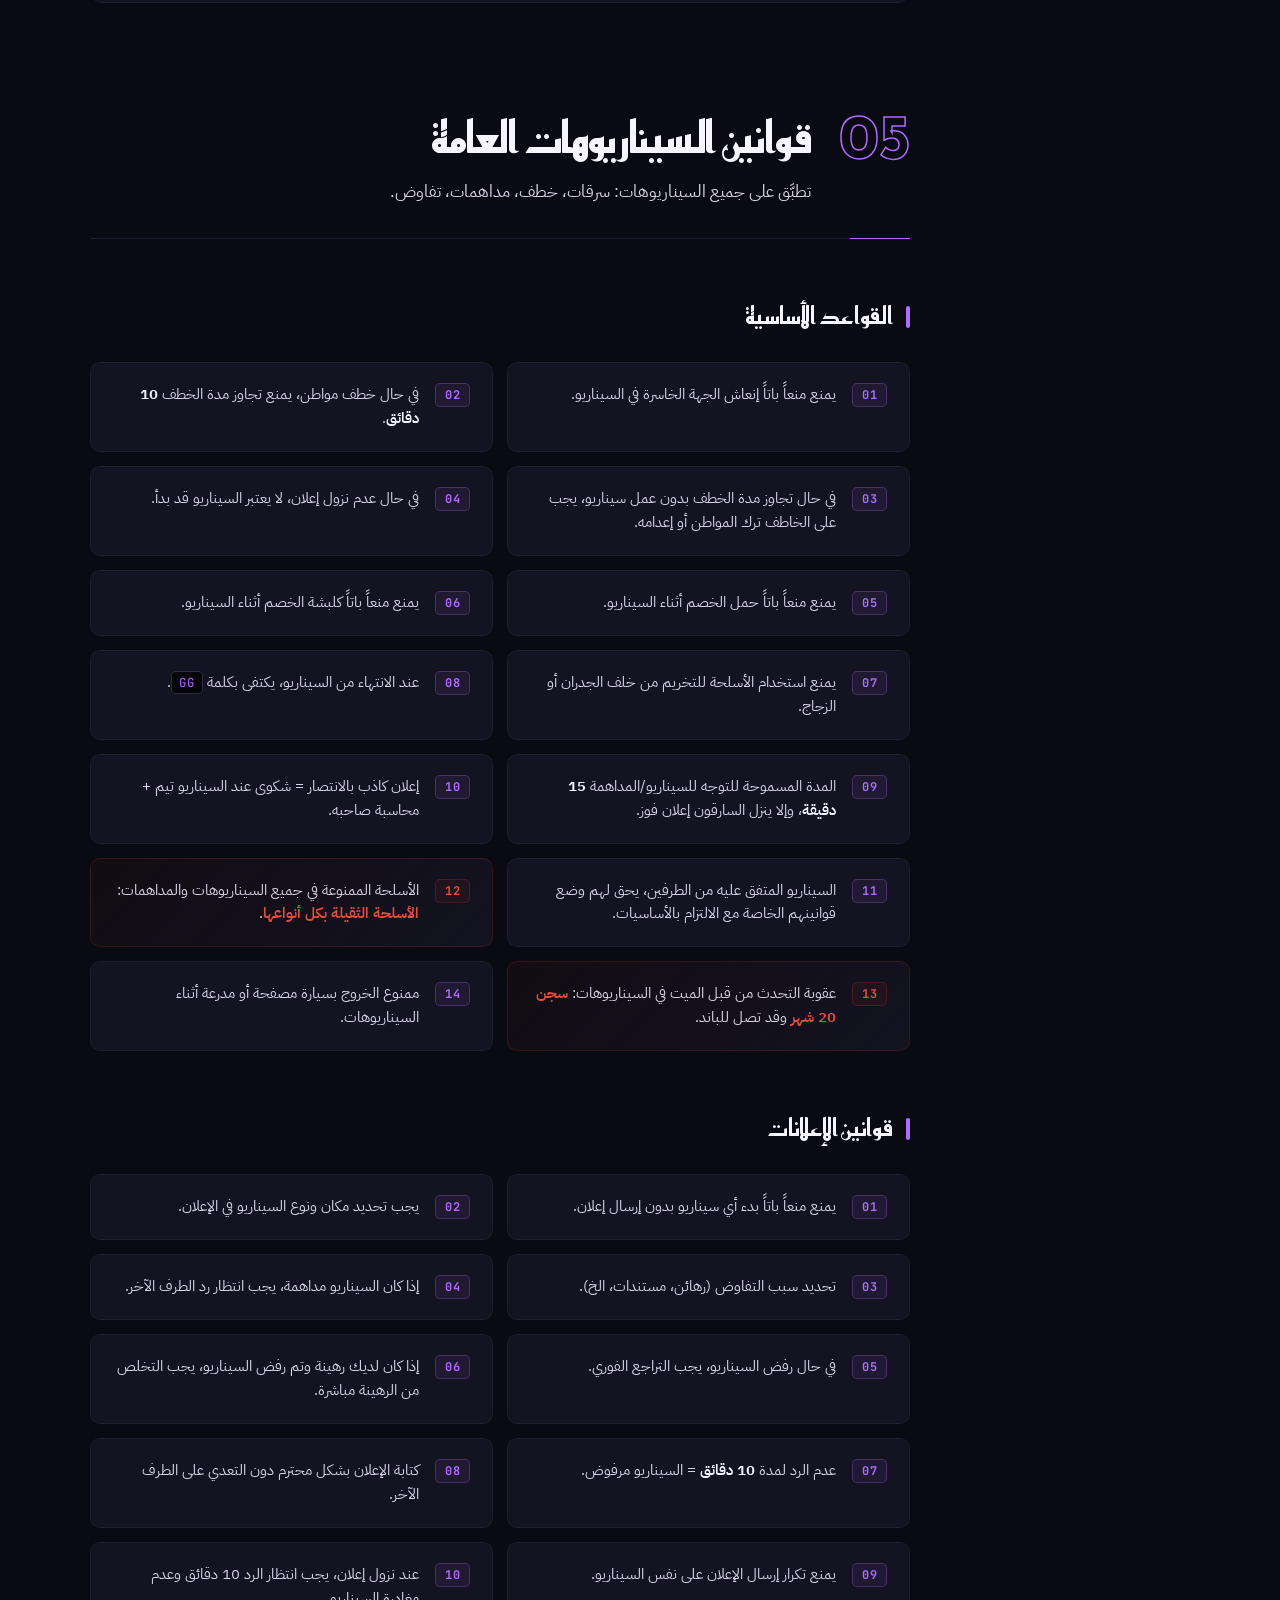
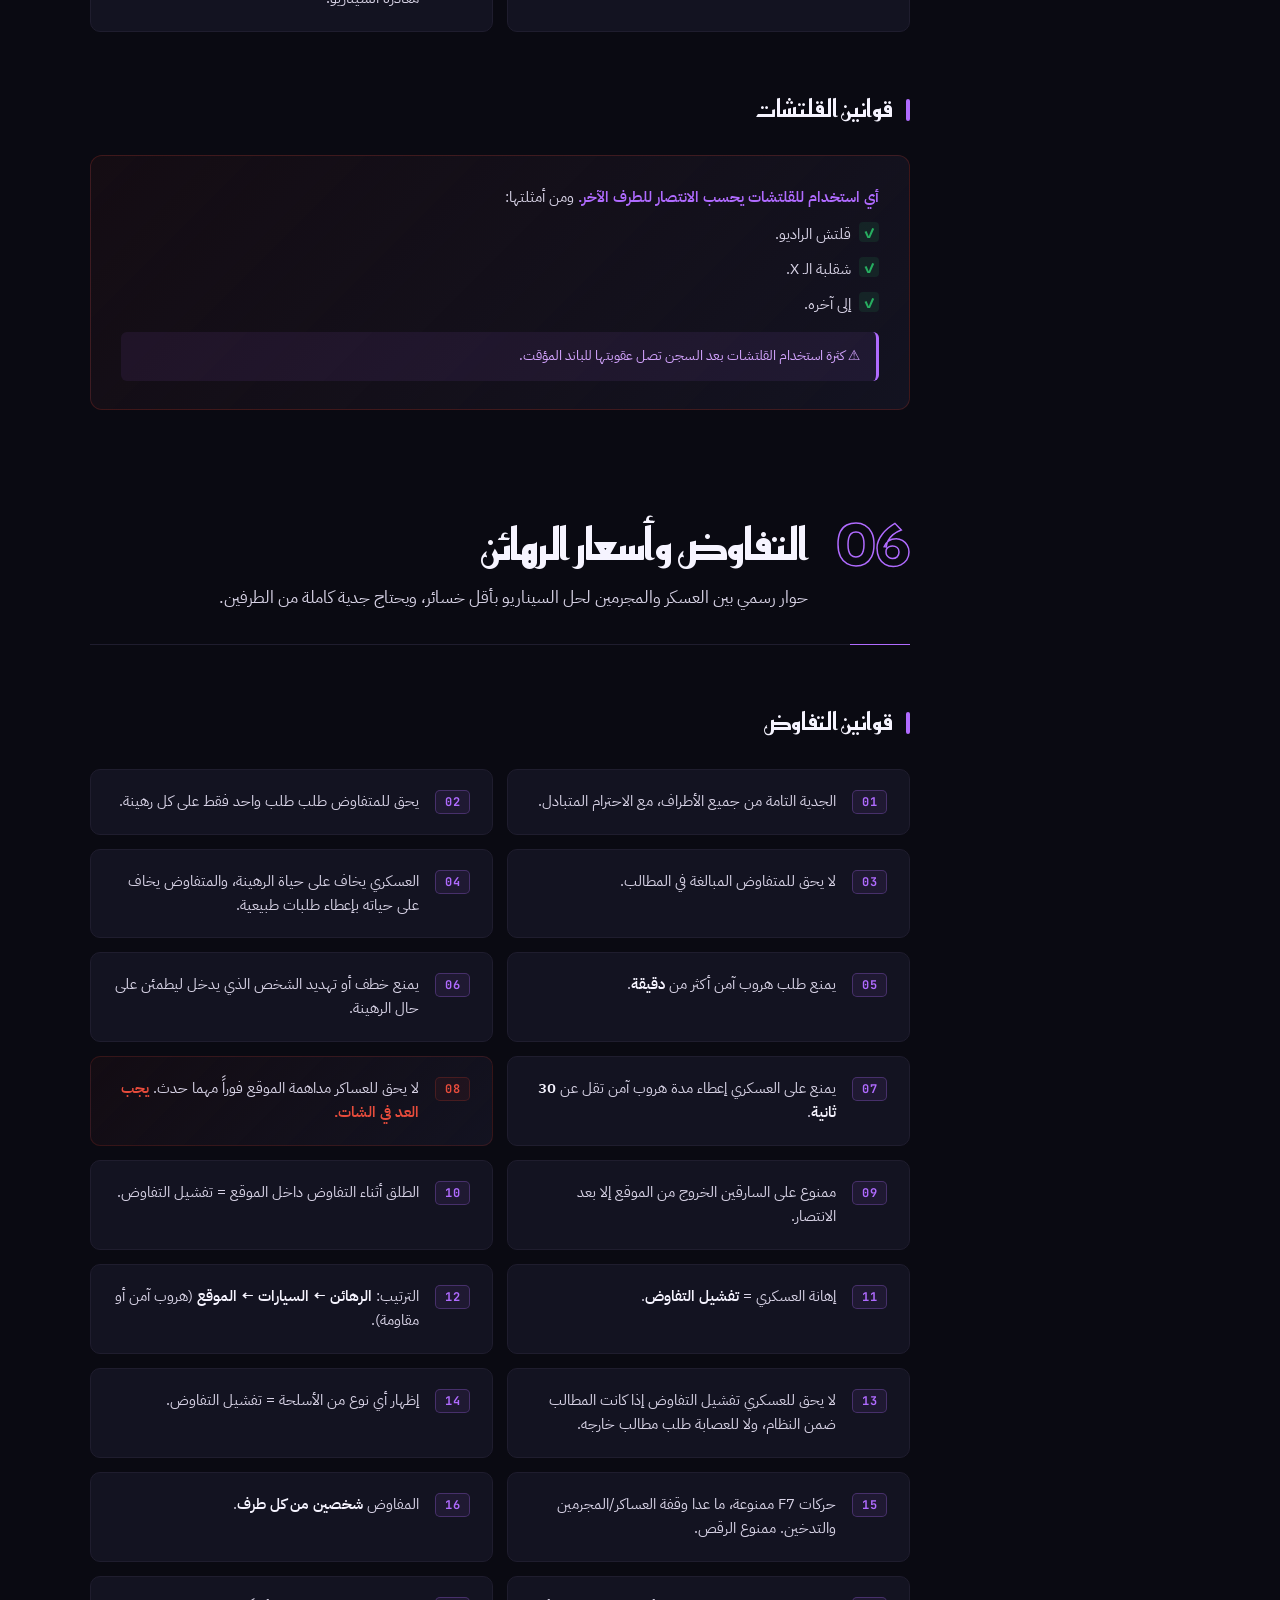
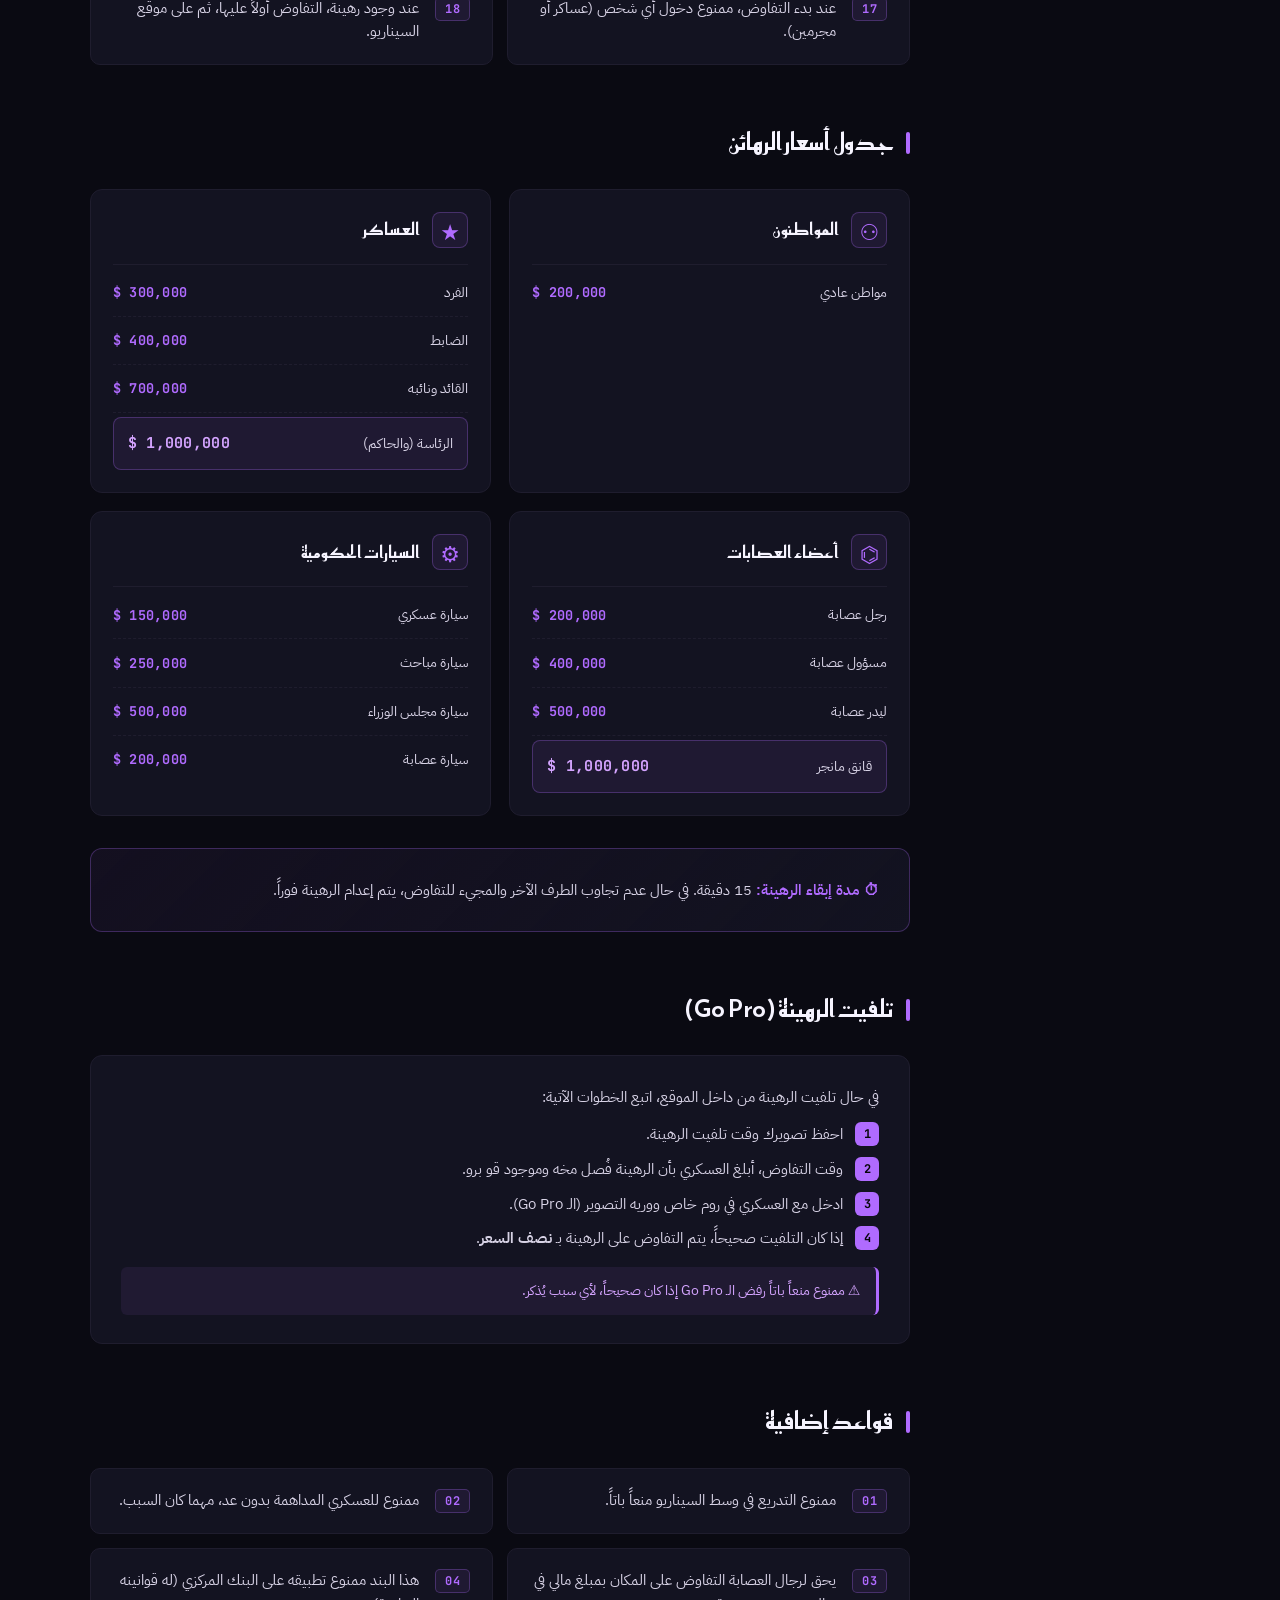
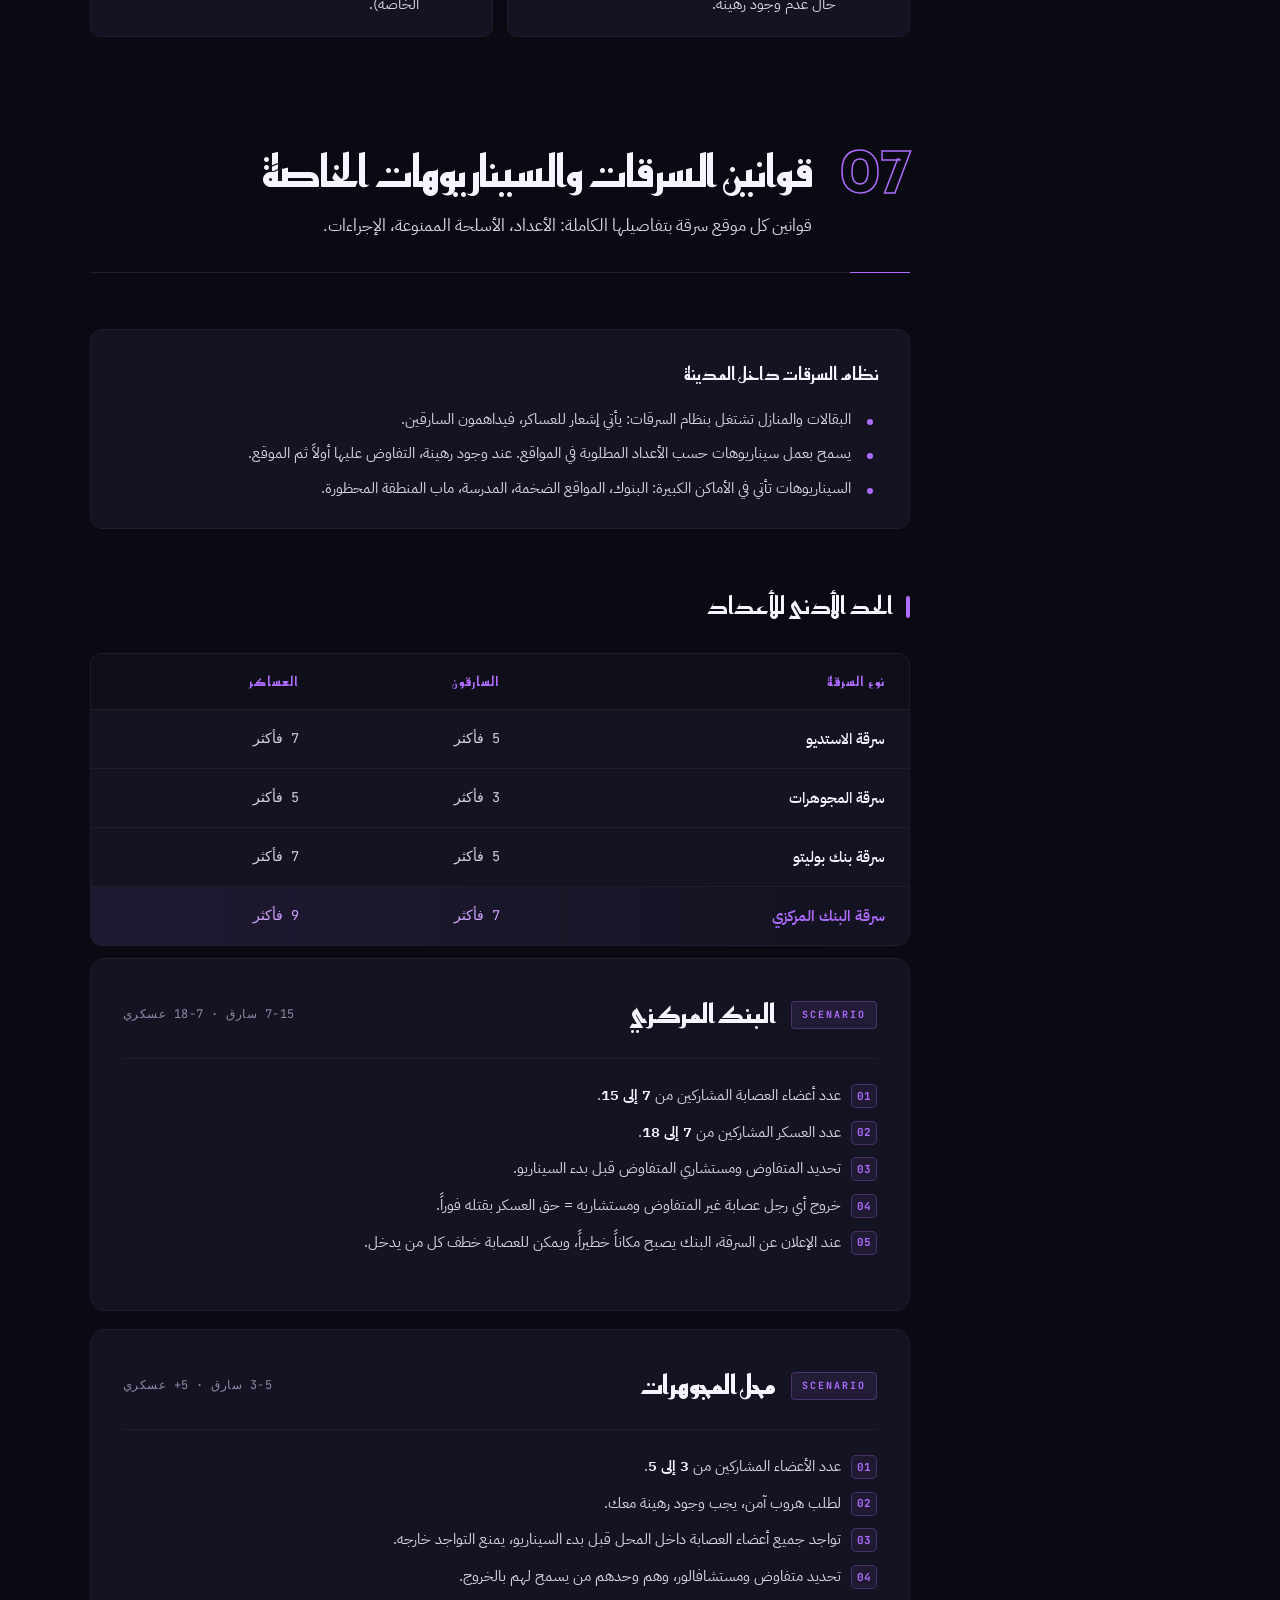
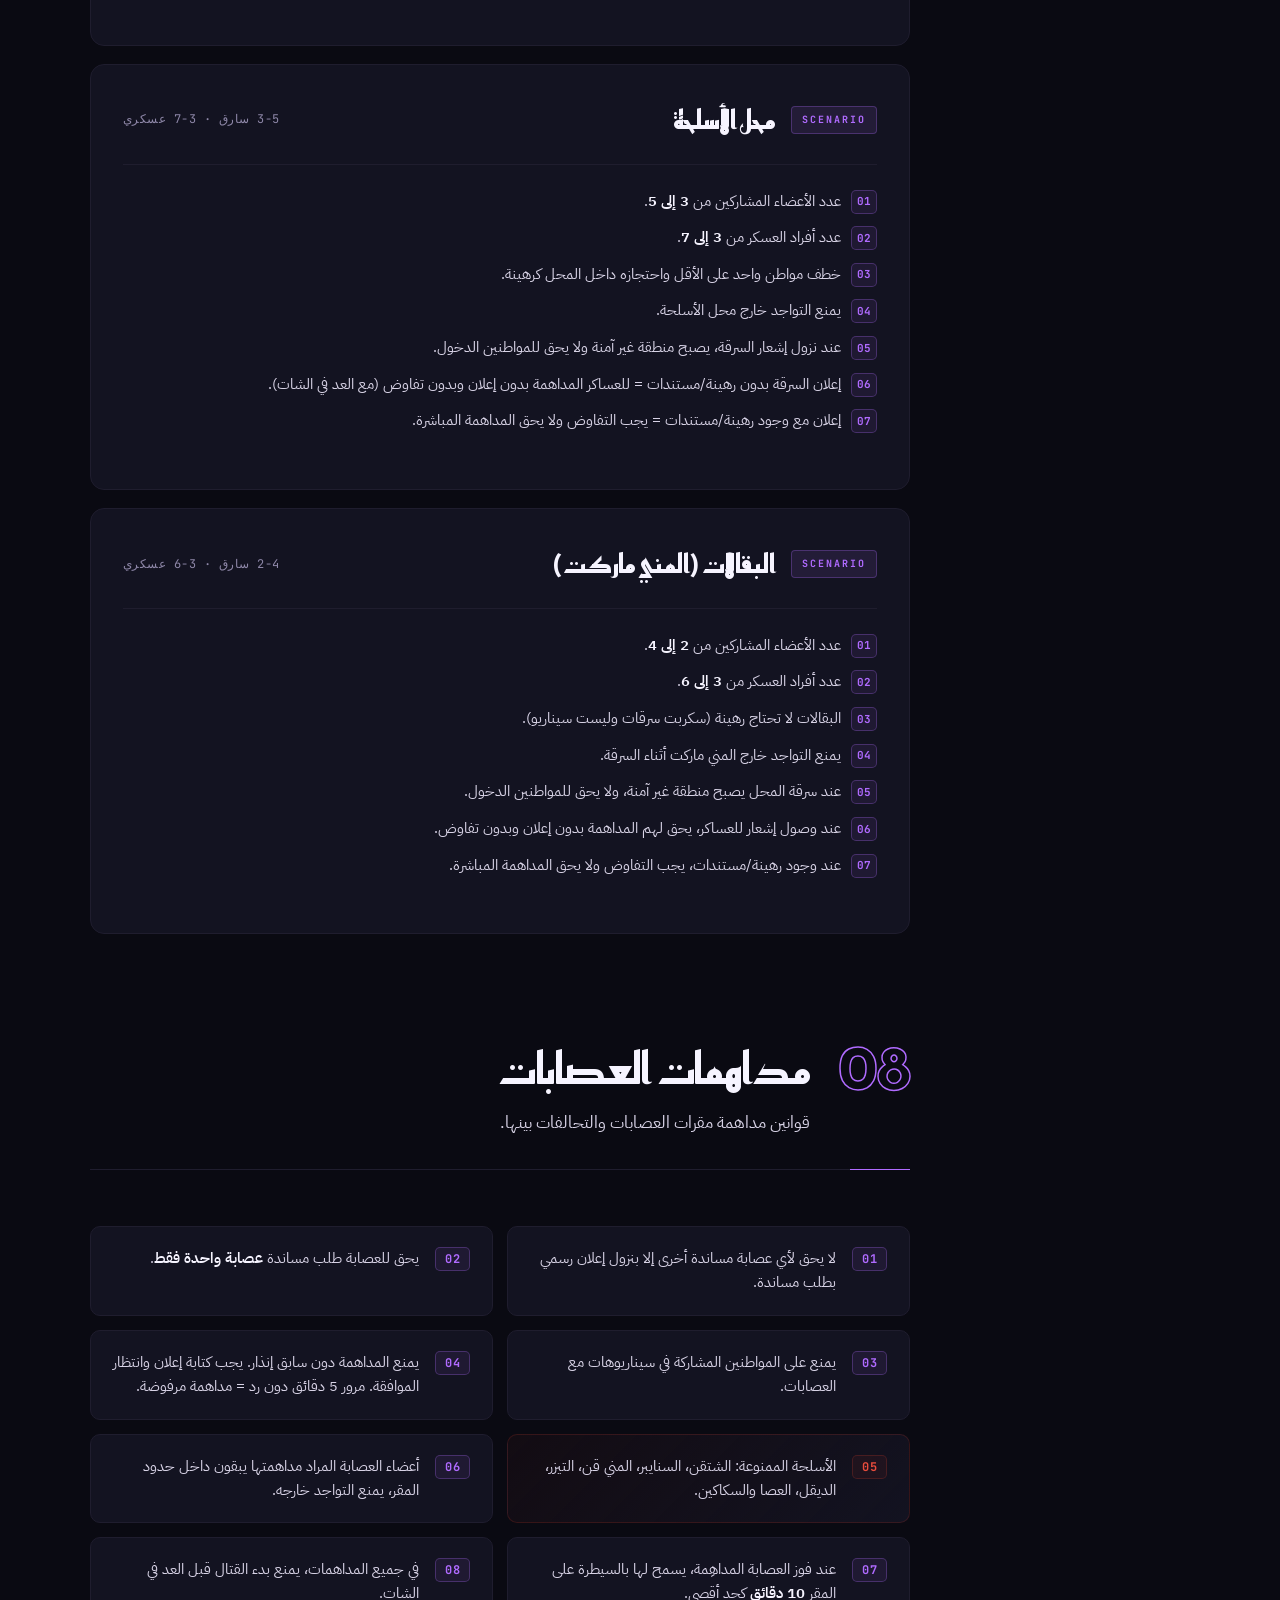
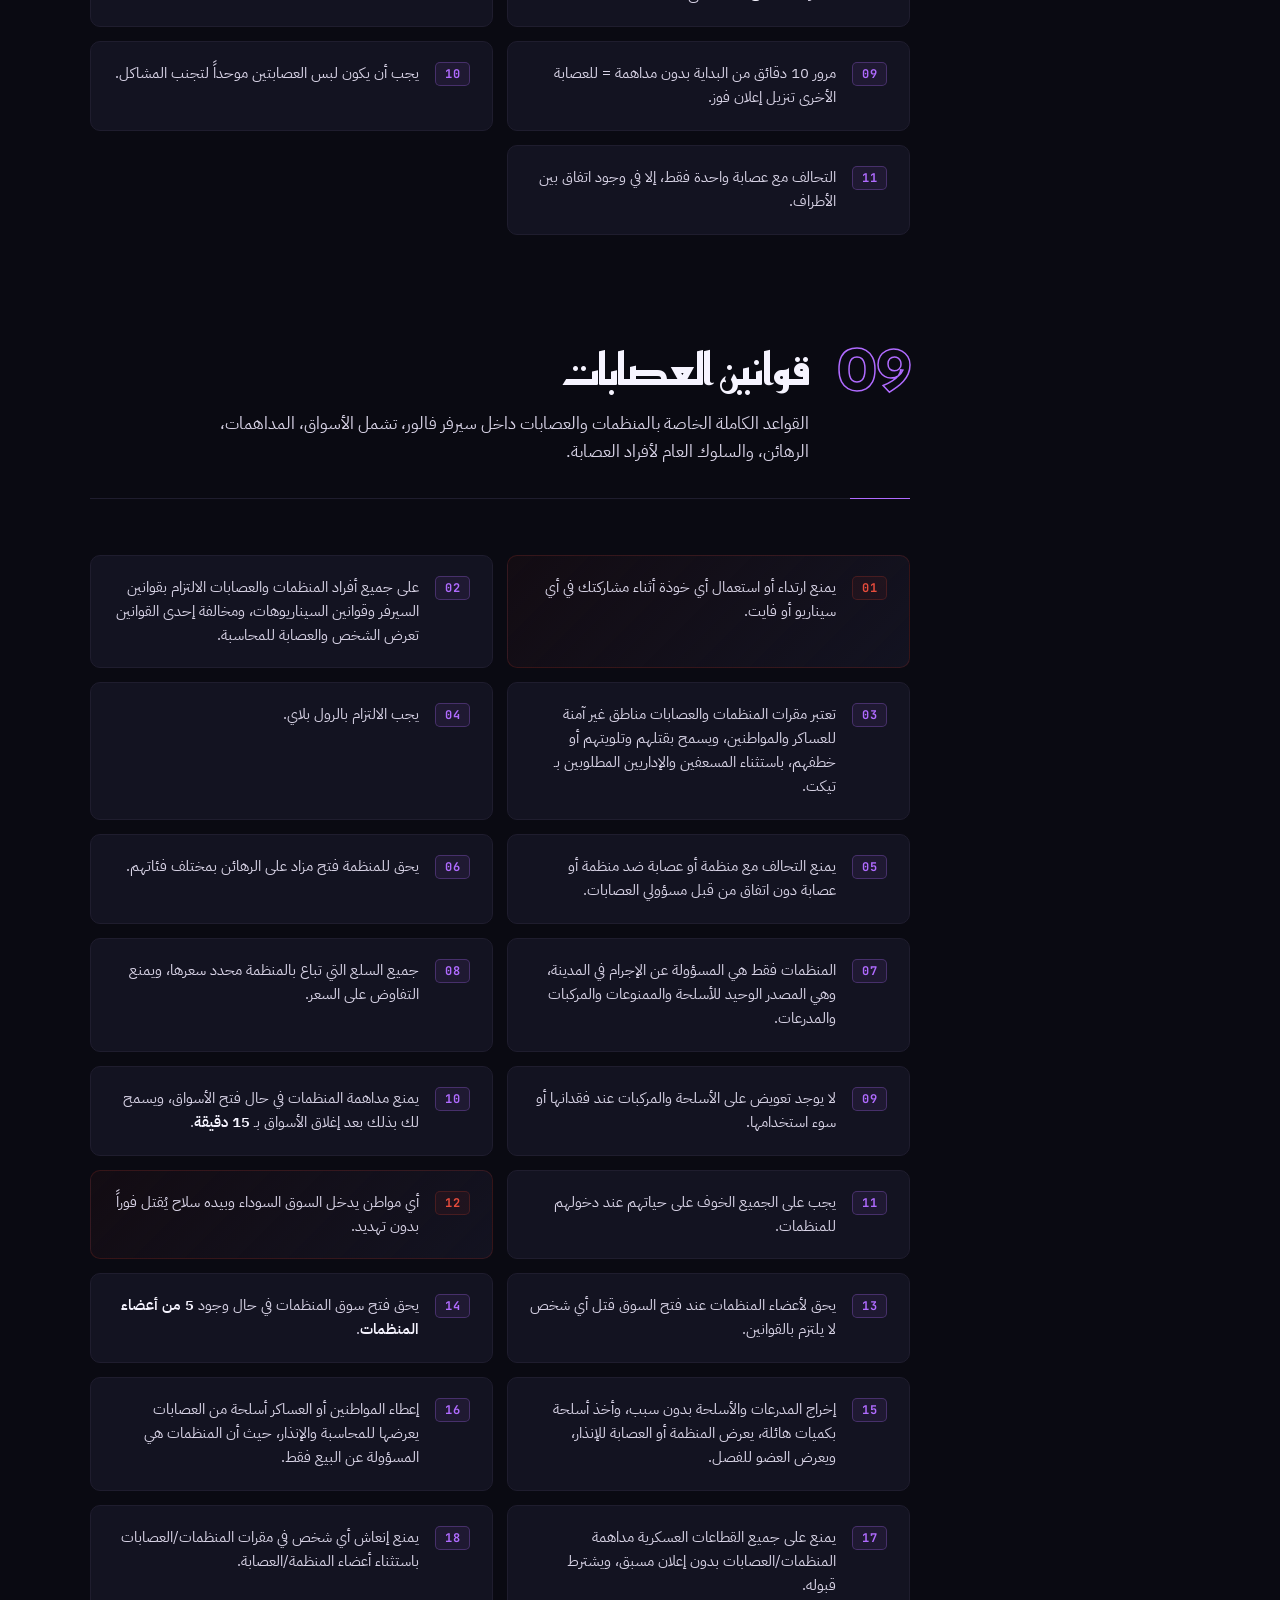
==== commit 76789a40: "feat: implement native Discord staff status and add interactive map.html" ====
--- a/index.html
+++ b/index.html
@@ -50,15 +50,16 @@
                 <li><a href="#staff" class="nav-link"><span class="nav-num">01</span><span>طاقم الإدارة</span></a></li>
                 <li><a href="#discord" class="nav-link"><span class="nav-num">02</span><span>قوانين الدسكورد</span></a></li>
                 <li><a href="#general" class="nav-link"><span class="nav-num">03</span><span>القوانين العامة</span></a></li>
-                <li><a href="#scenarios" class="nav-link"><span class="nav-num">04</span><span>السيناريوهات</span></a></li>
-                <li><a href="#negotiation" class="nav-link"><span class="nav-num">05</span><span>التفاوض والرهائن</span></a></li>
-                <li><a href="#robberies" class="nav-link"><span class="nav-num">06</span><span>السرقات</span></a></li>
-                <li><a href="#raids" class="nav-link"><span class="nav-num">07</span><span>مداهمات العصابات</span></a></li>
-                <li><a href="#gangs" class="nav-link"><span class="nav-num">08</span><span>قوانين العصابات</span></a></li>
-                <li><a href="#escape" class="nav-link"><span class="nav-num">09</span><span>الهروب الآمن</span></a></li>
-                <li><a href="#school" class="nav-link"><span class="nav-num">10</span><span>المدرسة</span></a></li>
-                <li><a href="#ministries" class="nav-link"><span class="nav-num">11</span><span>دستور الوزارات</span></a></li>
-                <li><a href="#applications" class="nav-link"><span class="nav-num">12</span><span>تقديم الطلبات</span></a></li>
+                <li><a href="map.html" class="nav-link"><span class="nav-num">04</span><span>خريطة المناطق</span></a></li>
+                <li><a href="#scenarios" class="nav-link"><span class="nav-num">05</span><span>السيناريوهات</span></a></li>
+                <li><a href="#negotiation" class="nav-link"><span class="nav-num">06</span><span>التفاوض والرهائن</span></a></li>
+                <li><a href="#robberies" class="nav-link"><span class="nav-num">07</span><span>السرقات</span></a></li>
+                <li><a href="#raids" class="nav-link"><span class="nav-num">08</span><span>مداهمات العصابات</span></a></li>
+                <li><a href="#gangs" class="nav-link"><span class="nav-num">09</span><span>قوانين العصابات</span></a></li>
+                <li><a href="#escape" class="nav-link"><span class="nav-num">10</span><span>الهروب الآمن</span></a></li>
+                <li><a href="#school" class="nav-link"><span class="nav-num">11</span><span>المدرسة</span></a></li>
+                <li><a href="#ministries" class="nav-link"><span class="nav-num">12</span><span>دستور الوزارات</span></a></li>
+                <li><a href="#applications" class="nav-link"><span class="nav-num">13</span><span>تقديم الطلبات</span></a></li>
             </ul>
         </nav>
         <div class="sidebar-foot">
@@ -107,7 +108,7 @@
                 </div>
             </div>
             <div class="price-grids staff-grids">
-                <div class="price-card staff-card" data-discord-id="1057247636832399482" data-discord-username="uddx">
+                <div class="price-card staff-card" data-discord-id="1057247636832399482" data-discord-username="uddx, omar">
                     <div class="staff-avatar-wrapper"><img src="https://r2.fivemanage.com/8fPnYDsb59MTmarWtBzFa/77065e508fd5533c5ddb23359d02e395.webp" alt="omar" class="staff-avatar" loading="lazy"></div>
                     <div class="price-card-head" style="justify-content: center; text-align: center; margin-bottom: 12px;">
                         <h4>omar</h4>
@@ -115,7 +116,7 @@
                     <div class="price-row"><span>الرتبة</span><strong>Owner</strong></div>
                     <div class="price-row"><span>الحالة</span><strong class="staff-status" style="color: var(--text-muted);">غير متصل</strong></div>
                 </div>
-                <div class="price-card staff-card" data-discord-id="1297279367344558092" data-discord-username="trr147">
+                <div class="price-card staff-card" data-discord-id="1297279367344558092" data-discord-username="trr147, turki, aboturki">
                     <div class="staff-avatar-wrapper"><img src="https://r2.fivemanage.com/8fPnYDsb59MTmarWtBzFa/hq88tvd.jpg" alt="TURKI" class="staff-avatar" loading="lazy"></div>
                     <div class="price-card-head" style="justify-content: center; text-align: center; margin-bottom: 12px;">
                         <h4>TURKI</h4>
@@ -123,7 +124,7 @@
                     <div class="price-row"><span>الرتبة</span><strong>Owner</strong></div>
                     <div class="price-row"><span>الحالة</span><strong class="staff-status" style="color: var(--text-muted);">غير متصل</strong></div>
                 </div>
-                <div class="price-card staff-card" data-discord-id="766394830942634015" data-discord-username="lowa.1">
+                <div class="price-card staff-card" data-discord-id="766394830942634015" data-discord-username="lowa.1, lowa">
                     <div class="staff-avatar-wrapper"><img src="https://r2.fivemanage.com/8fPnYDsb59MTmarWtBzFa/f75c9744247464373a300e972e3d42a9.webp" alt="Lowa" class="staff-avatar" loading="lazy"></div>
                     <div class="price-card-head" style="justify-content: center; text-align: center; margin-bottom: 12px;">
                         <h4>Lowa</h4>
@@ -400,7 +401,7 @@
         </section>
         <section class="section" id="scenarios">
             <div class="section-head">
-                <div class="section-num">04</div>
+                <div class="section-num">05</div>
                 <div>
                     <h2 class="section-title">قوانين السيناريوهات العامة</h2>
                     <p class="section-sub">تطبَّق على جميع السيناريوهات: سرقات، خطف، مداهمات، تفاوض.</p>
@@ -521,7 +522,7 @@
         </section>
         <section class="section" id="negotiation">
             <div class="section-head">
-                <div class="section-num">05</div>
+                <div class="section-num">06</div>
                 <div>
                     <h2 class="section-title">التفاوض وأسعار الرهائن</h2>
                     <p class="section-sub">حوار رسمي بين العسكر والمجرمين لحل السيناريو بأقل خسائر، ويحتاج جدية كاملة من الطرفين.</p>
@@ -674,7 +675,7 @@
         </section>
         <section class="section" id="robberies">
             <div class="section-head">
-                <div class="section-num">06</div>
+                <div class="section-num">07</div>
                 <div>
                     <h2 class="section-title">قوانين السرقات والسيناريوهات الخاصة</h2>
                     <p class="section-sub">قوانين كل موقع سرقة بتفاصيلها الكاملة: الأعداد، الأسلحة الممنوعة، الإجراءات.</p>
@@ -770,7 +771,7 @@
         </section>
         <section class="section" id="raids">
             <div class="section-head">
-                <div class="section-num">07</div>
+                <div class="section-num">08</div>
                 <div>
                     <h2 class="section-title">مداهمات العصابات</h2>
                     <p class="section-sub">قوانين مداهمة مقرات العصابات والتحالفات بينها.</p>
@@ -825,7 +826,7 @@
         </section>
         <section class="section" id="gangs">
             <div class="section-head">
-                <div class="section-num">08</div>
+                <div class="section-num">09</div>
                 <div>
                     <h2 class="section-title">قوانين العصابات</h2>
                     <p class="section-sub">القواعد الكاملة الخاصة بالمنظمات والعصابات داخل سيرفر فالور، تشمل الأسواق، المداهمات، الرهائن، والسلوك العام لأفراد العصابة.</p>
@@ -996,7 +997,7 @@
         </section>
         <section class="section" id="escape">
             <div class="section-head">
-                <div class="section-num">09</div>
+                <div class="section-num">10</div>
                 <div>
                     <h2 class="section-title">الهروب الآمن</h2>
                     <p class="section-sub">فترة زمنية متفق عليها بين العسكر والمجرمين، يخرج فيها المجرمون من موقع السيناريو دون إطلاق نار.</p>
@@ -1080,7 +1081,7 @@
         </section>
         <section class="section" id="school">
             <div class="section-head">
-                <div class="section-num">10</div>
+                <div class="section-num">11</div>
                 <div>
                     <h2 class="section-title">قوانين المدرسة</h2>
                     <p class="section-sub">قواعد خاصة بمنطقة المدرسة لتنظيم الفايتات داخلها.</p>
@@ -1127,7 +1128,7 @@
         </section>
         <section class="section" id="ministries">
             <div class="section-head">
-                <div class="section-num">11</div>
+                <div class="section-num">12</div>
                 <div>
                     <h2 class="section-title">🚨 دستور وزارة الداخلية والدفاع والقطاعات العسكرية والسيادية 🚨</h2>
                     <p class="section-sub">الدستور الرسمي للرئاسة ووزارة العدل ووزارة الصحة والقوات العسكرية (الداخلية والدفاع) داخل المدينة.</p>
@@ -1307,7 +1308,7 @@
         </section>
         <section class="section" id="applications">
             <div class="section-head">
-                <div class="section-num">12</div>
+                <div class="section-num">13</div>
                 <div>
                     <h2 class="section-title">تقديم الطلبات الرسمية</h2>
                     <p class="section-sub">هل ترغب بالانضمام لطاقم الإدارة أو تسجيل عصابتك؟ اختر القسم المناسب واطلع على الشروط.</p>
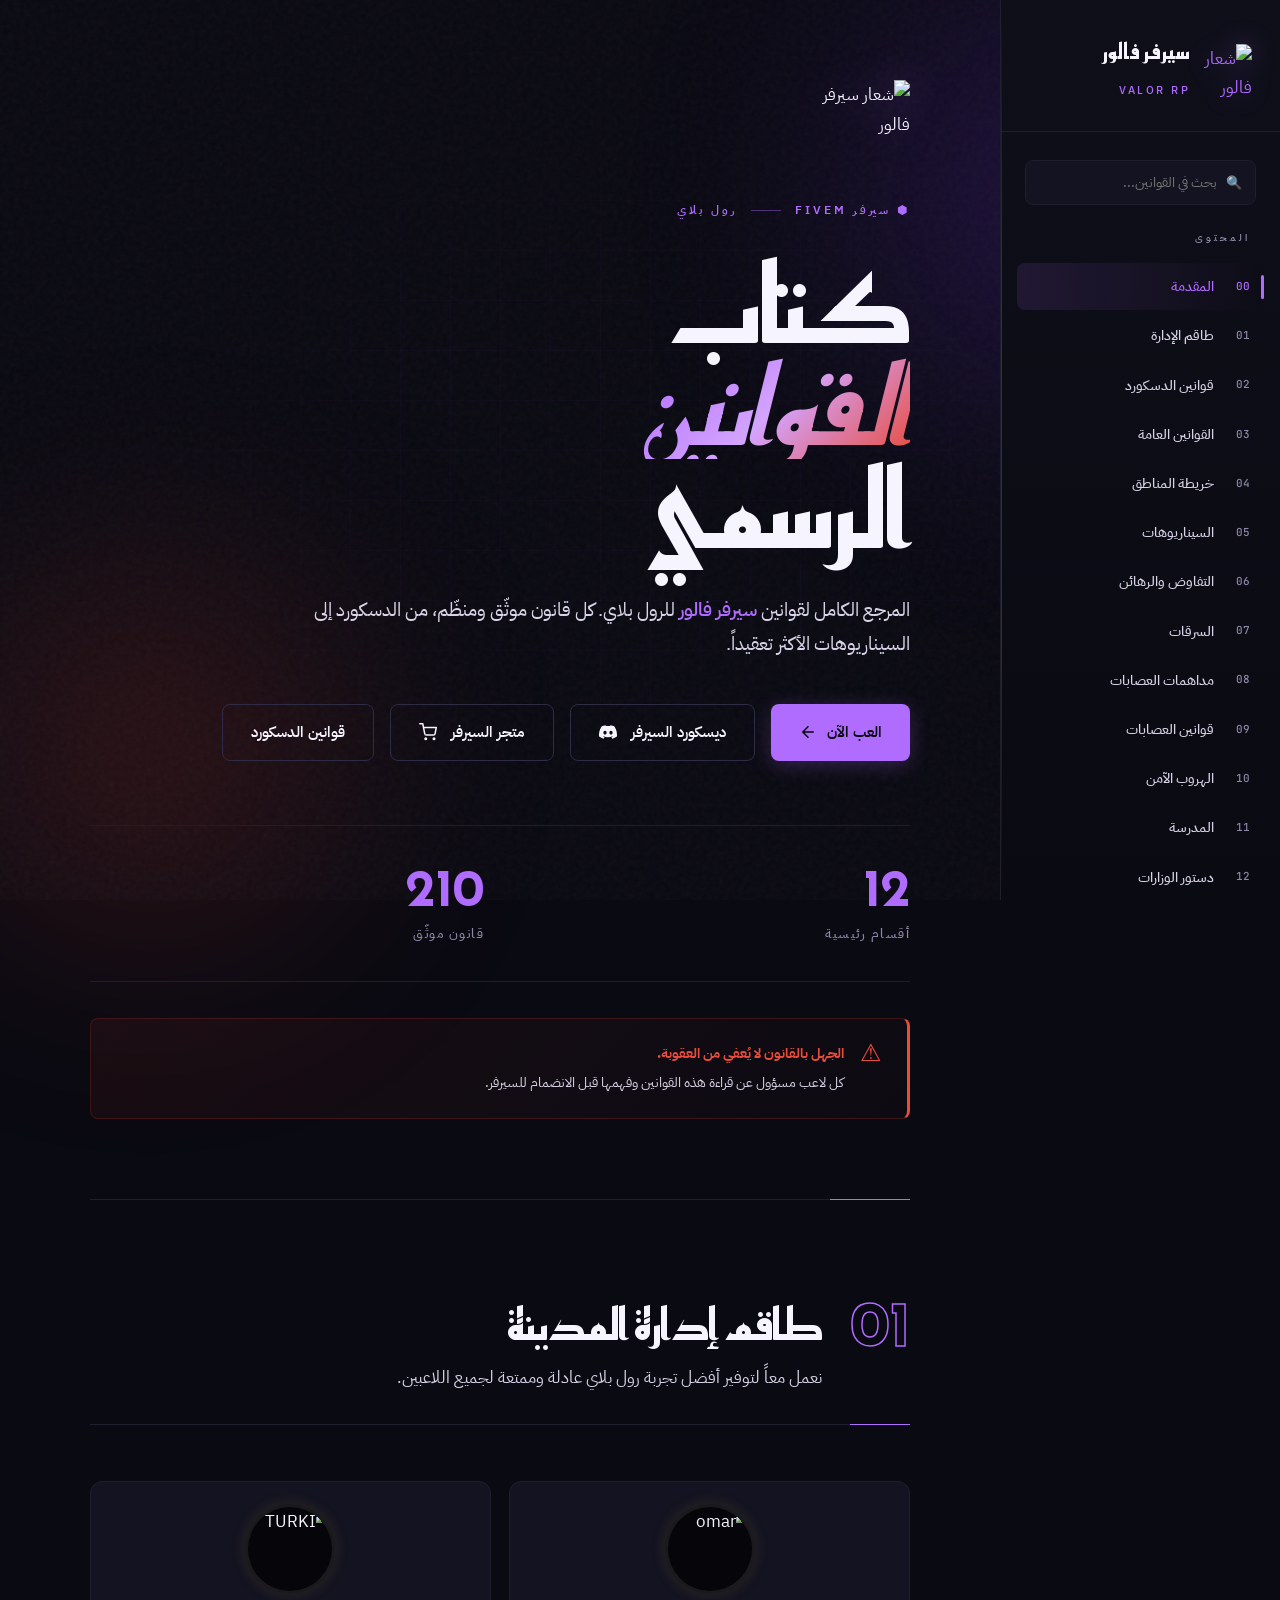
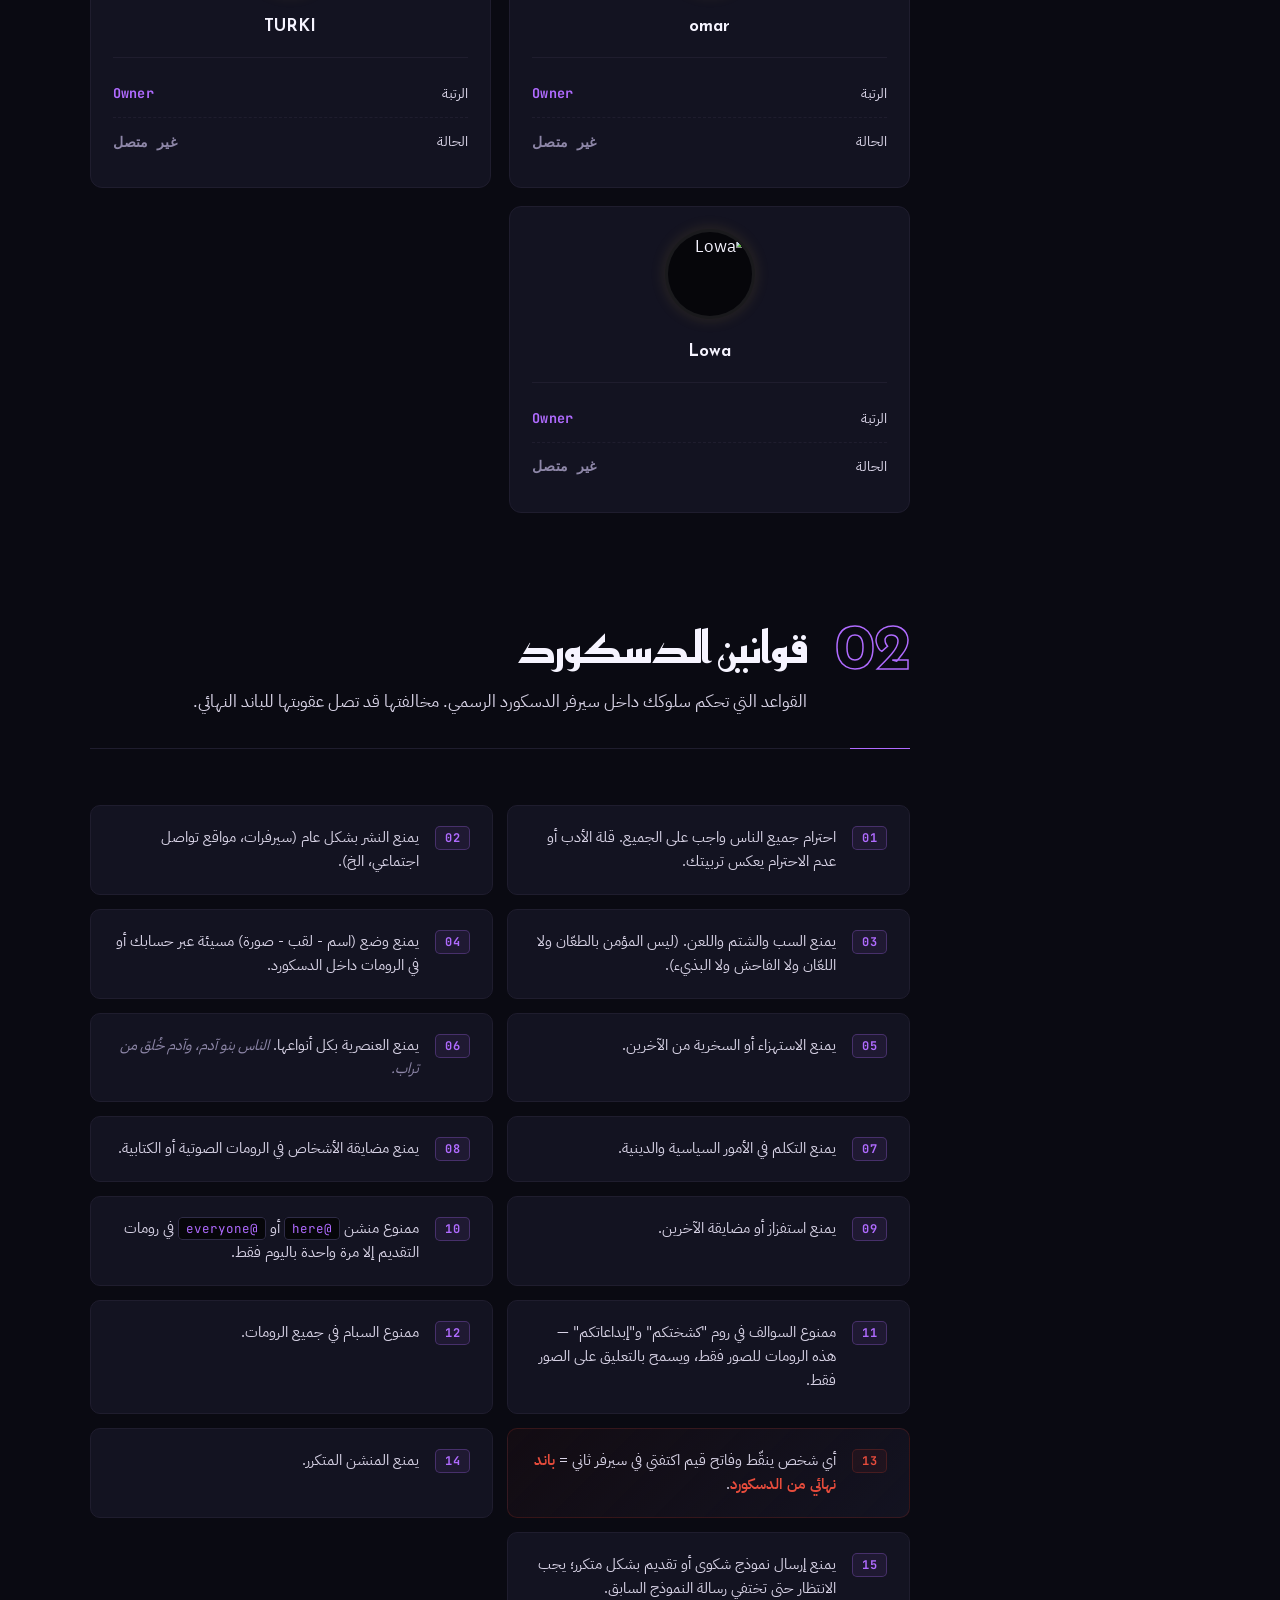
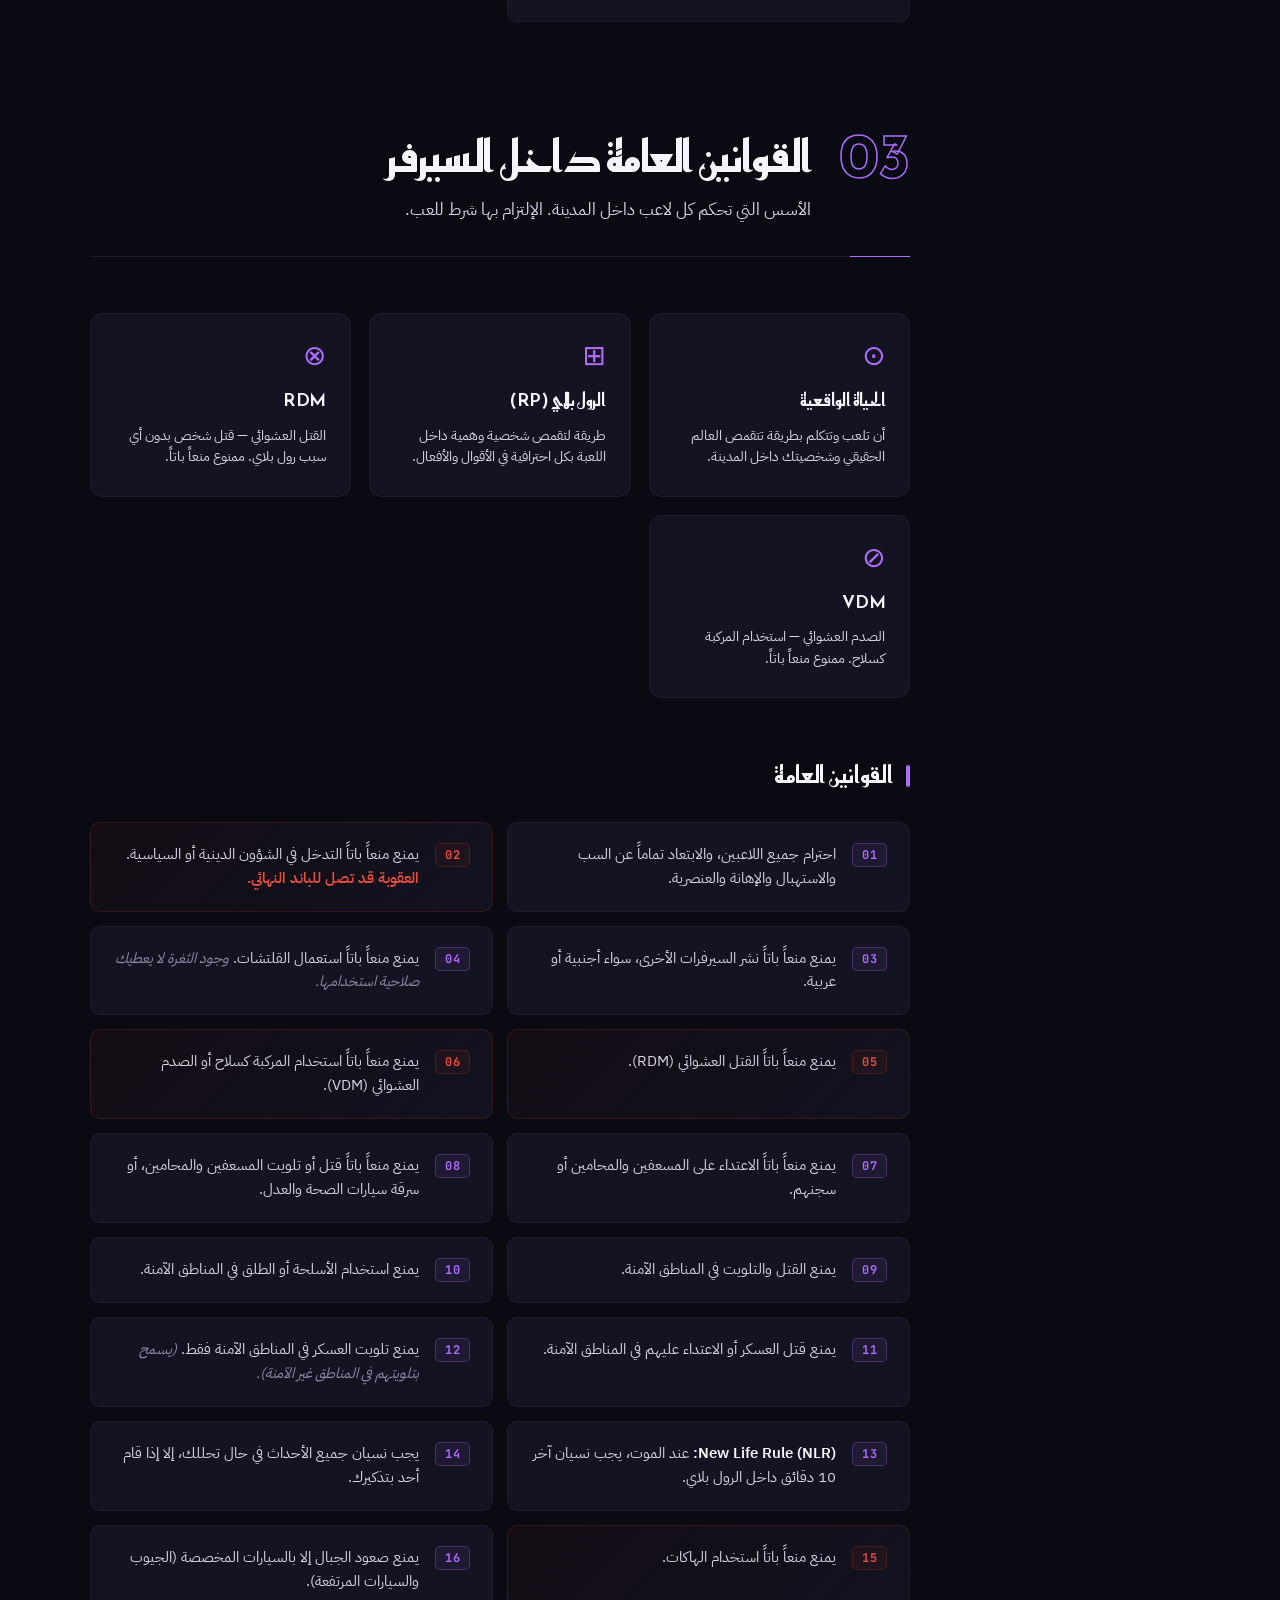
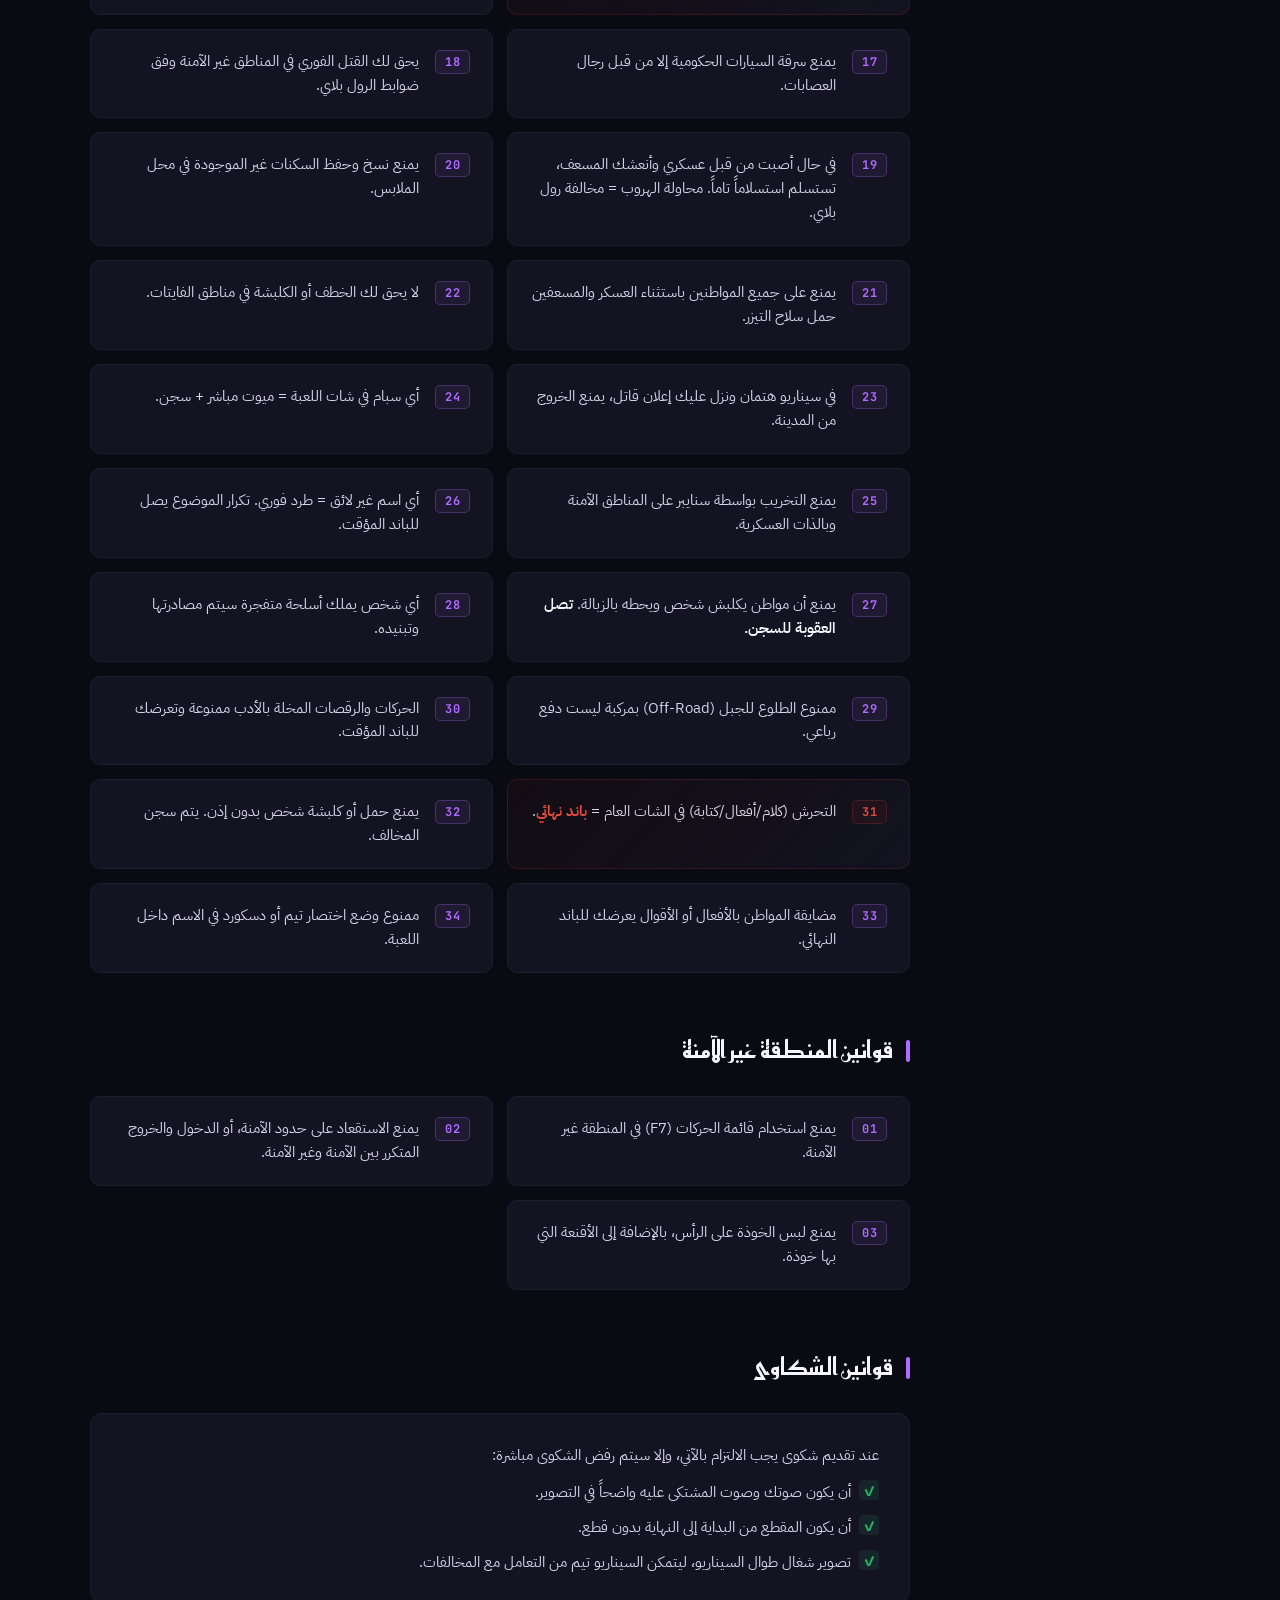
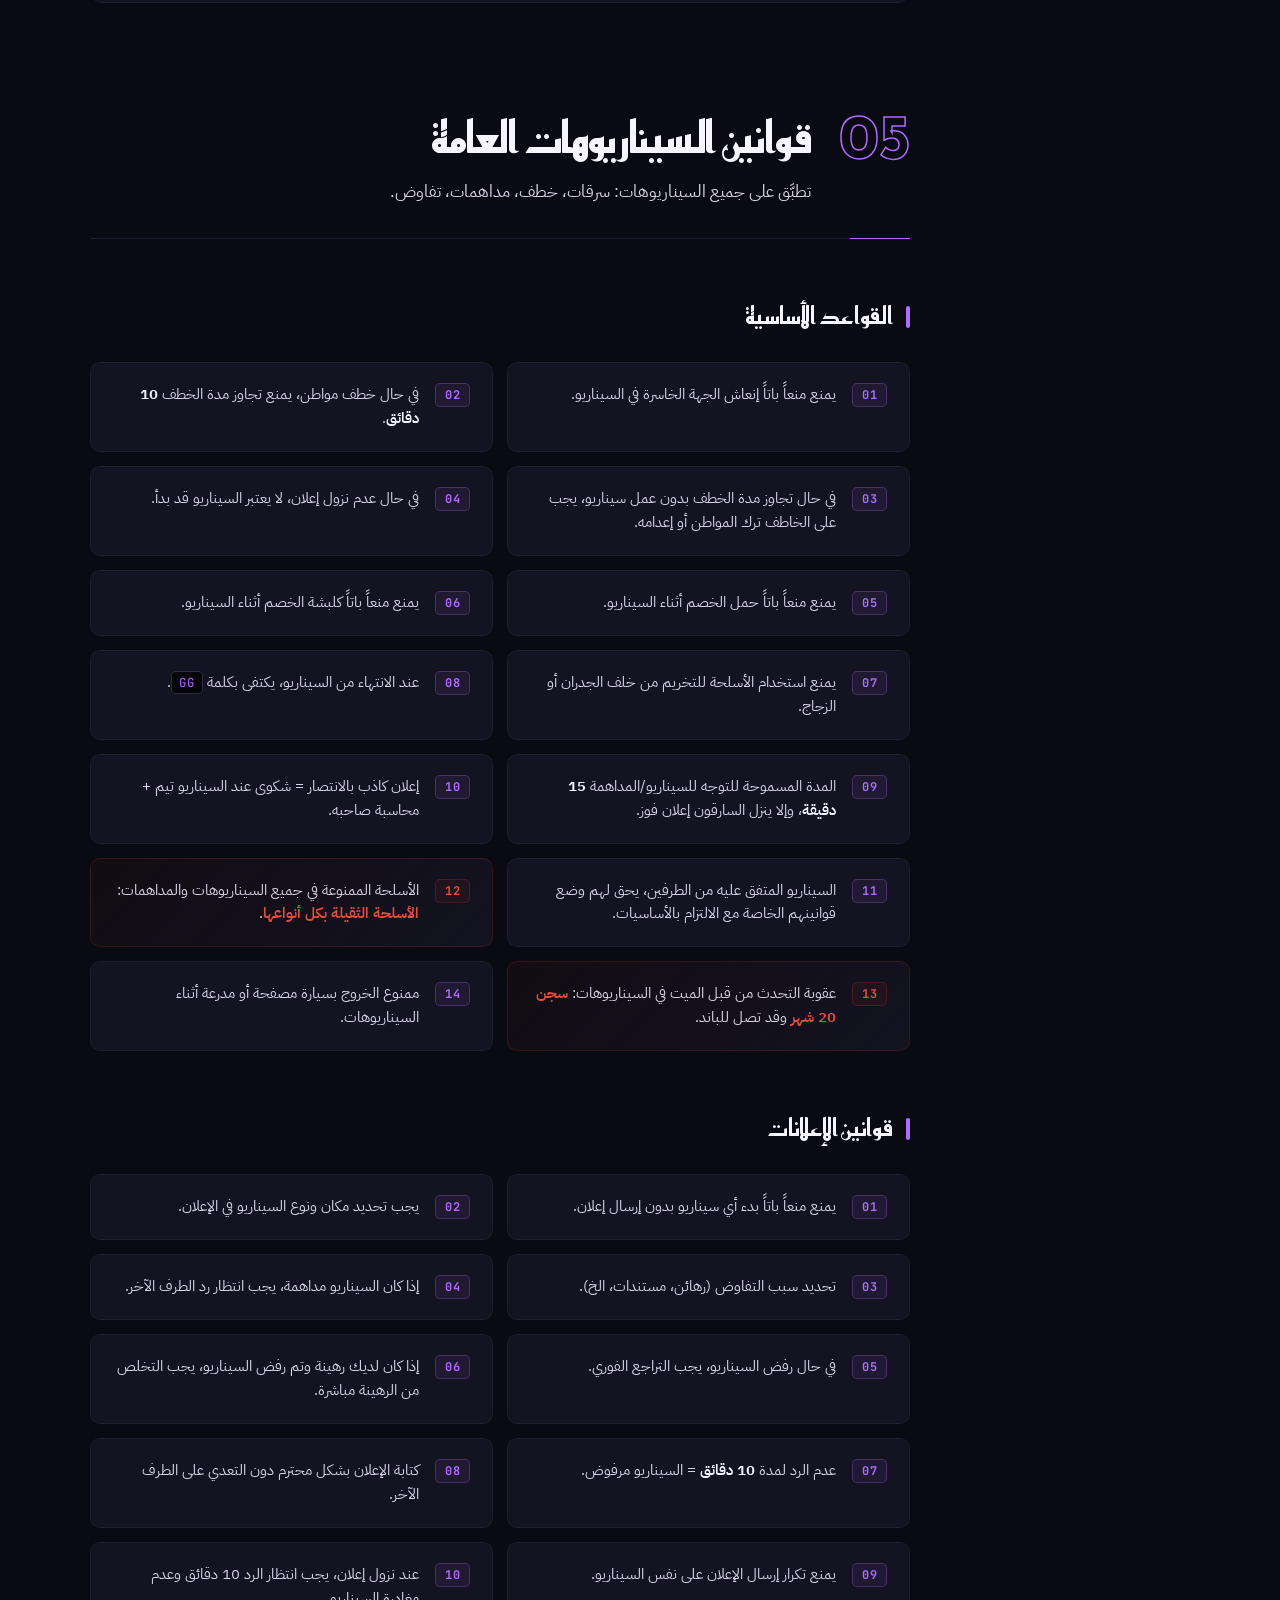
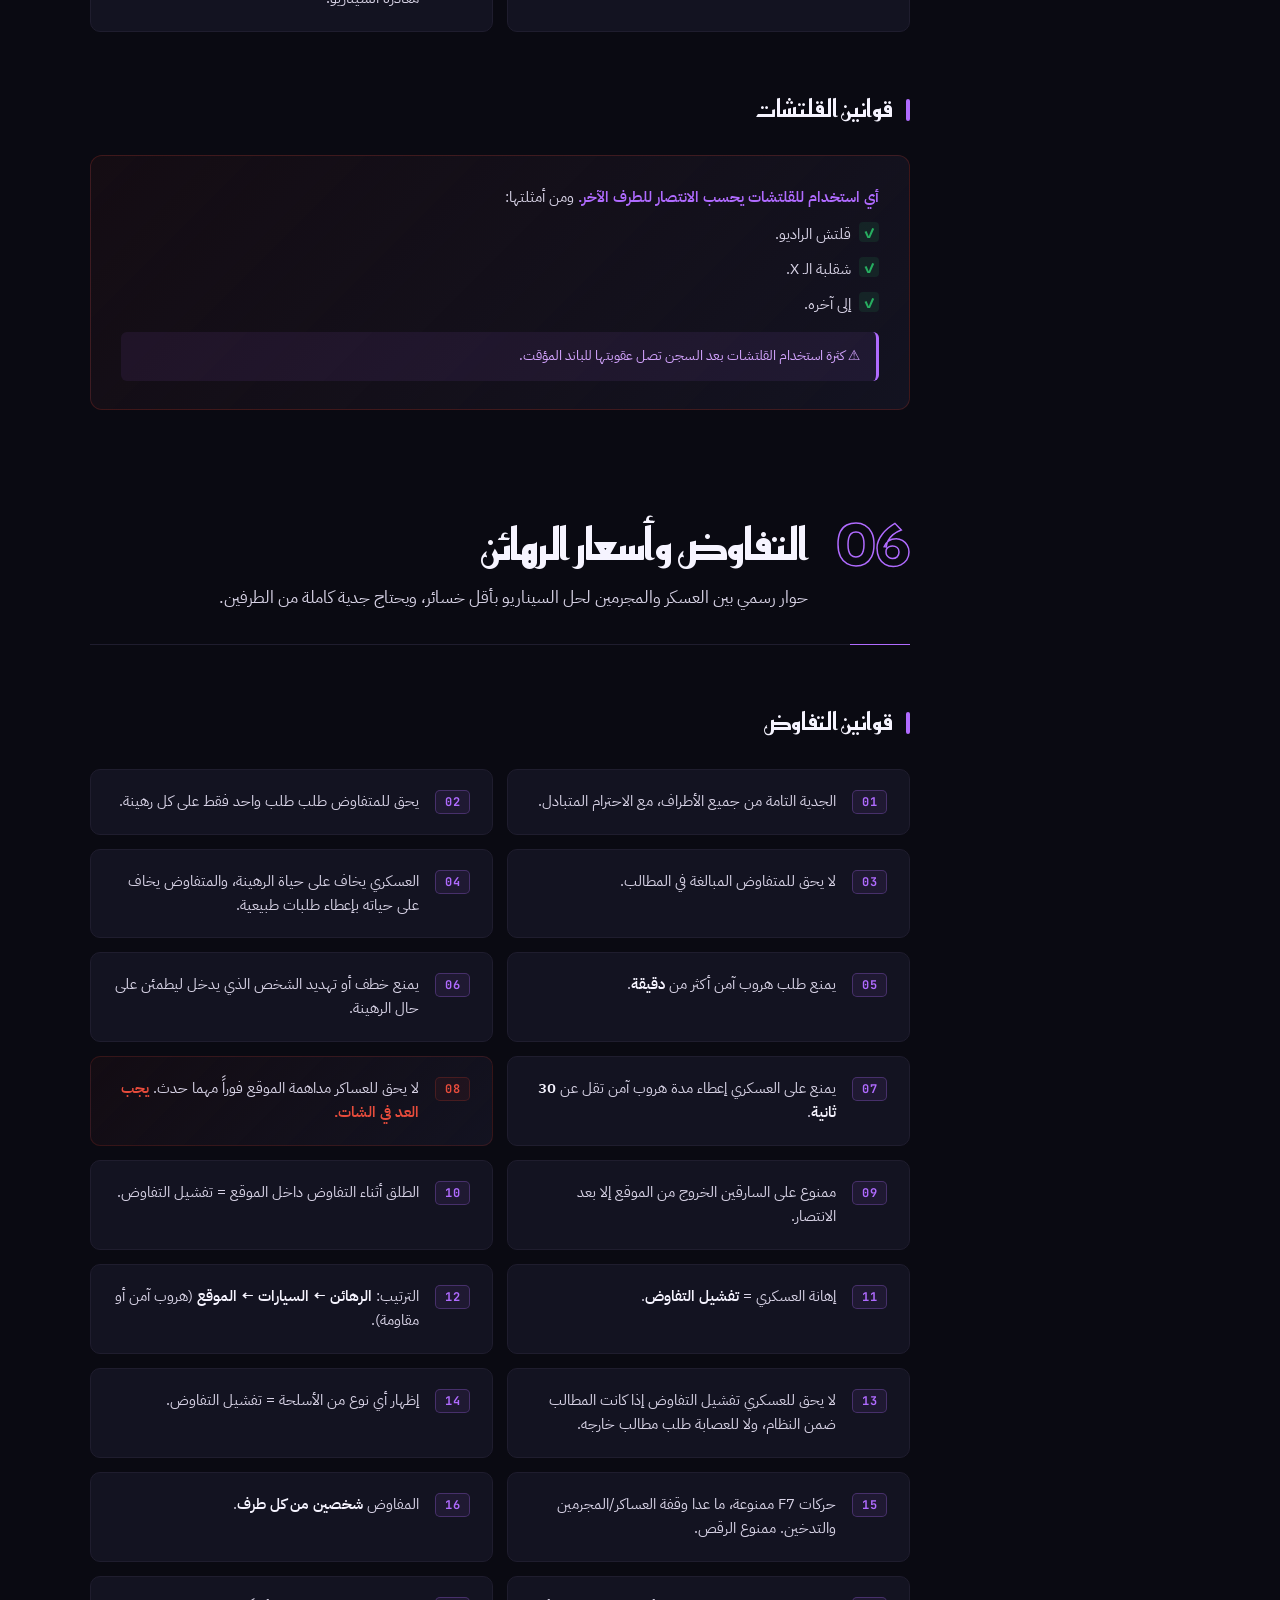
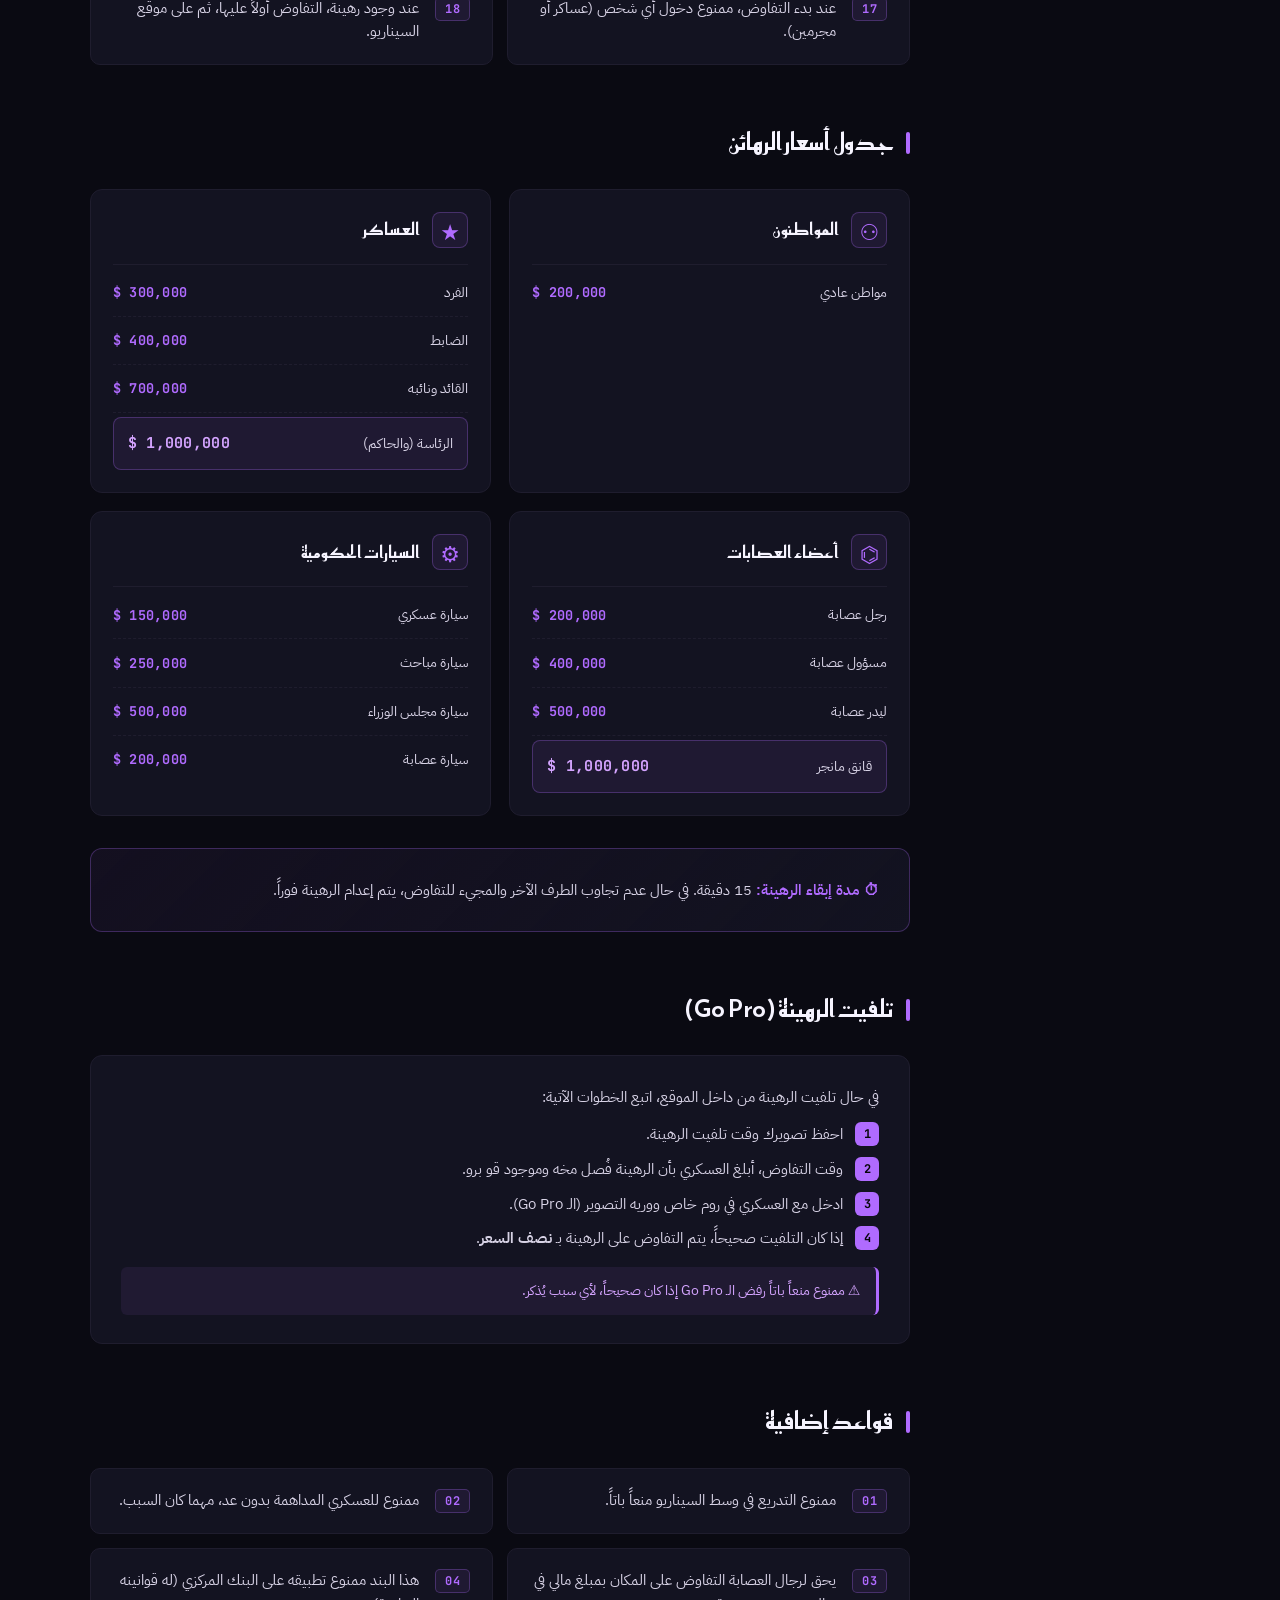
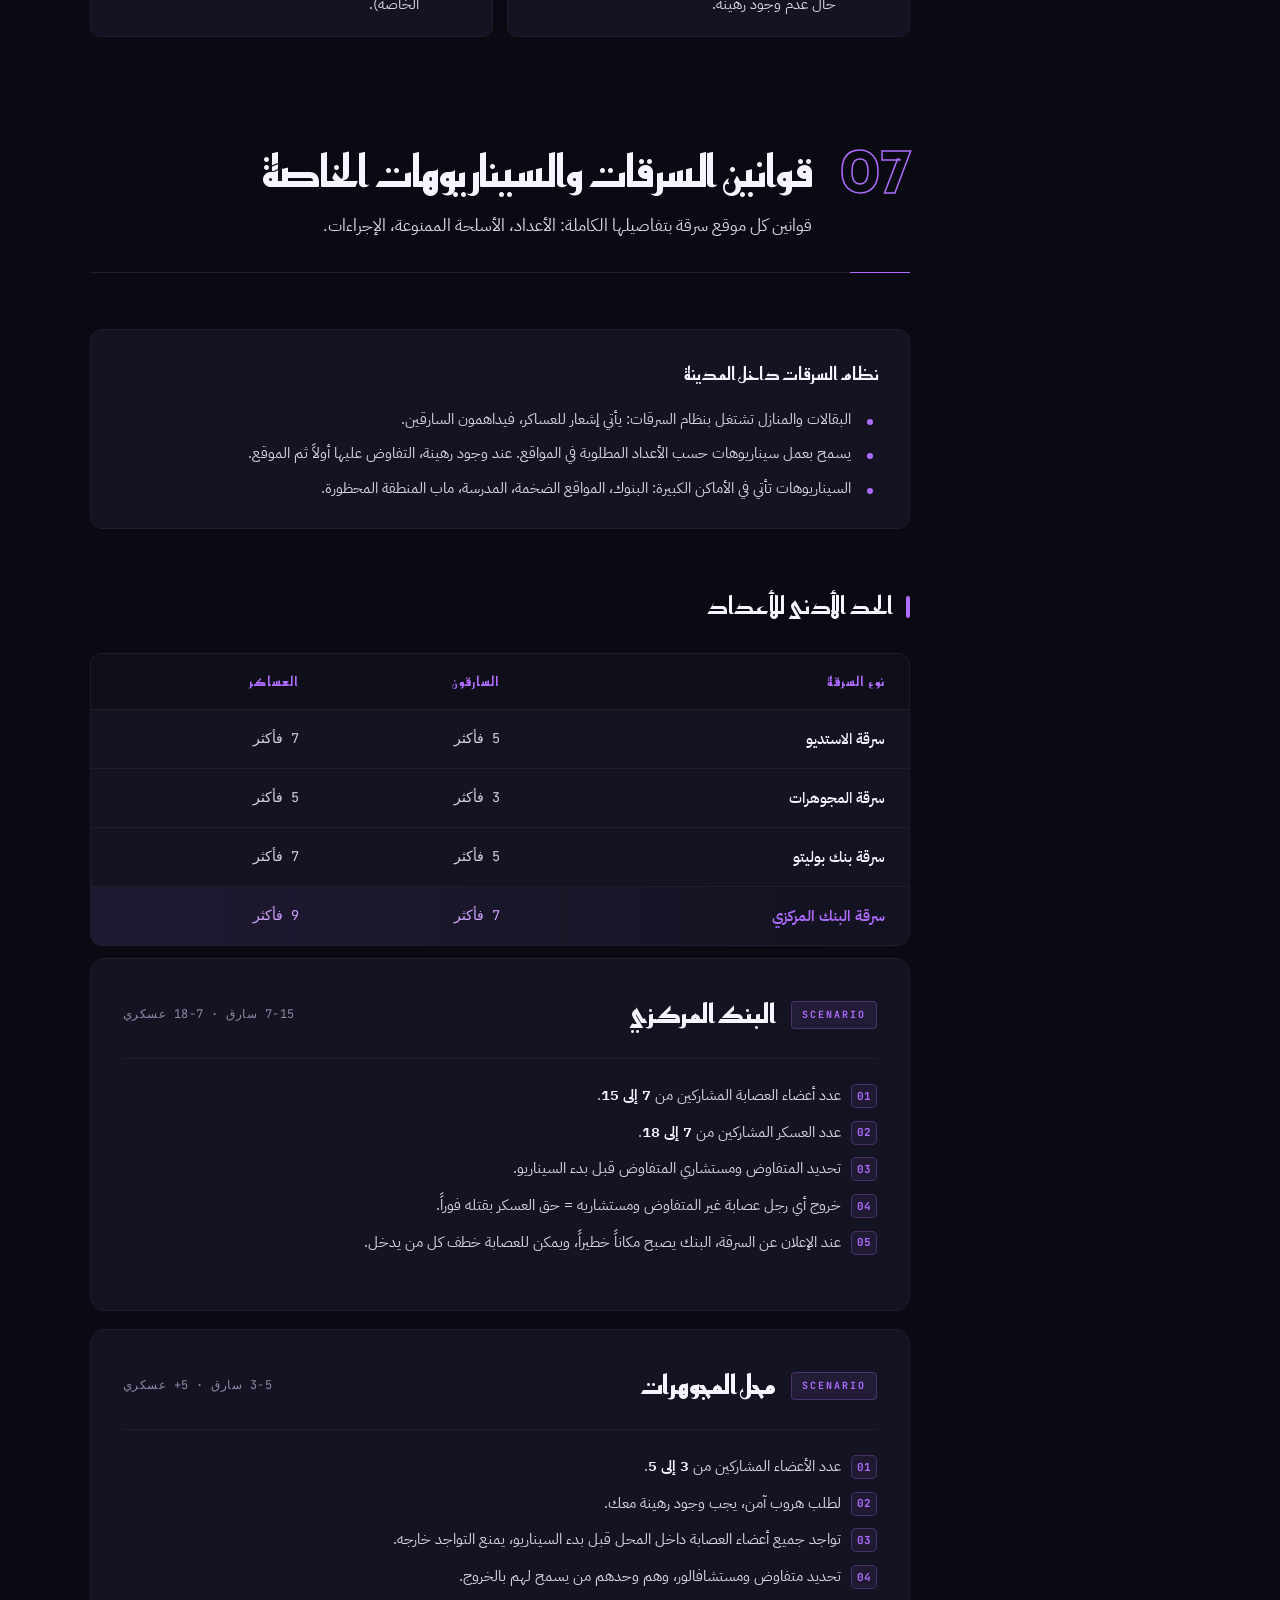
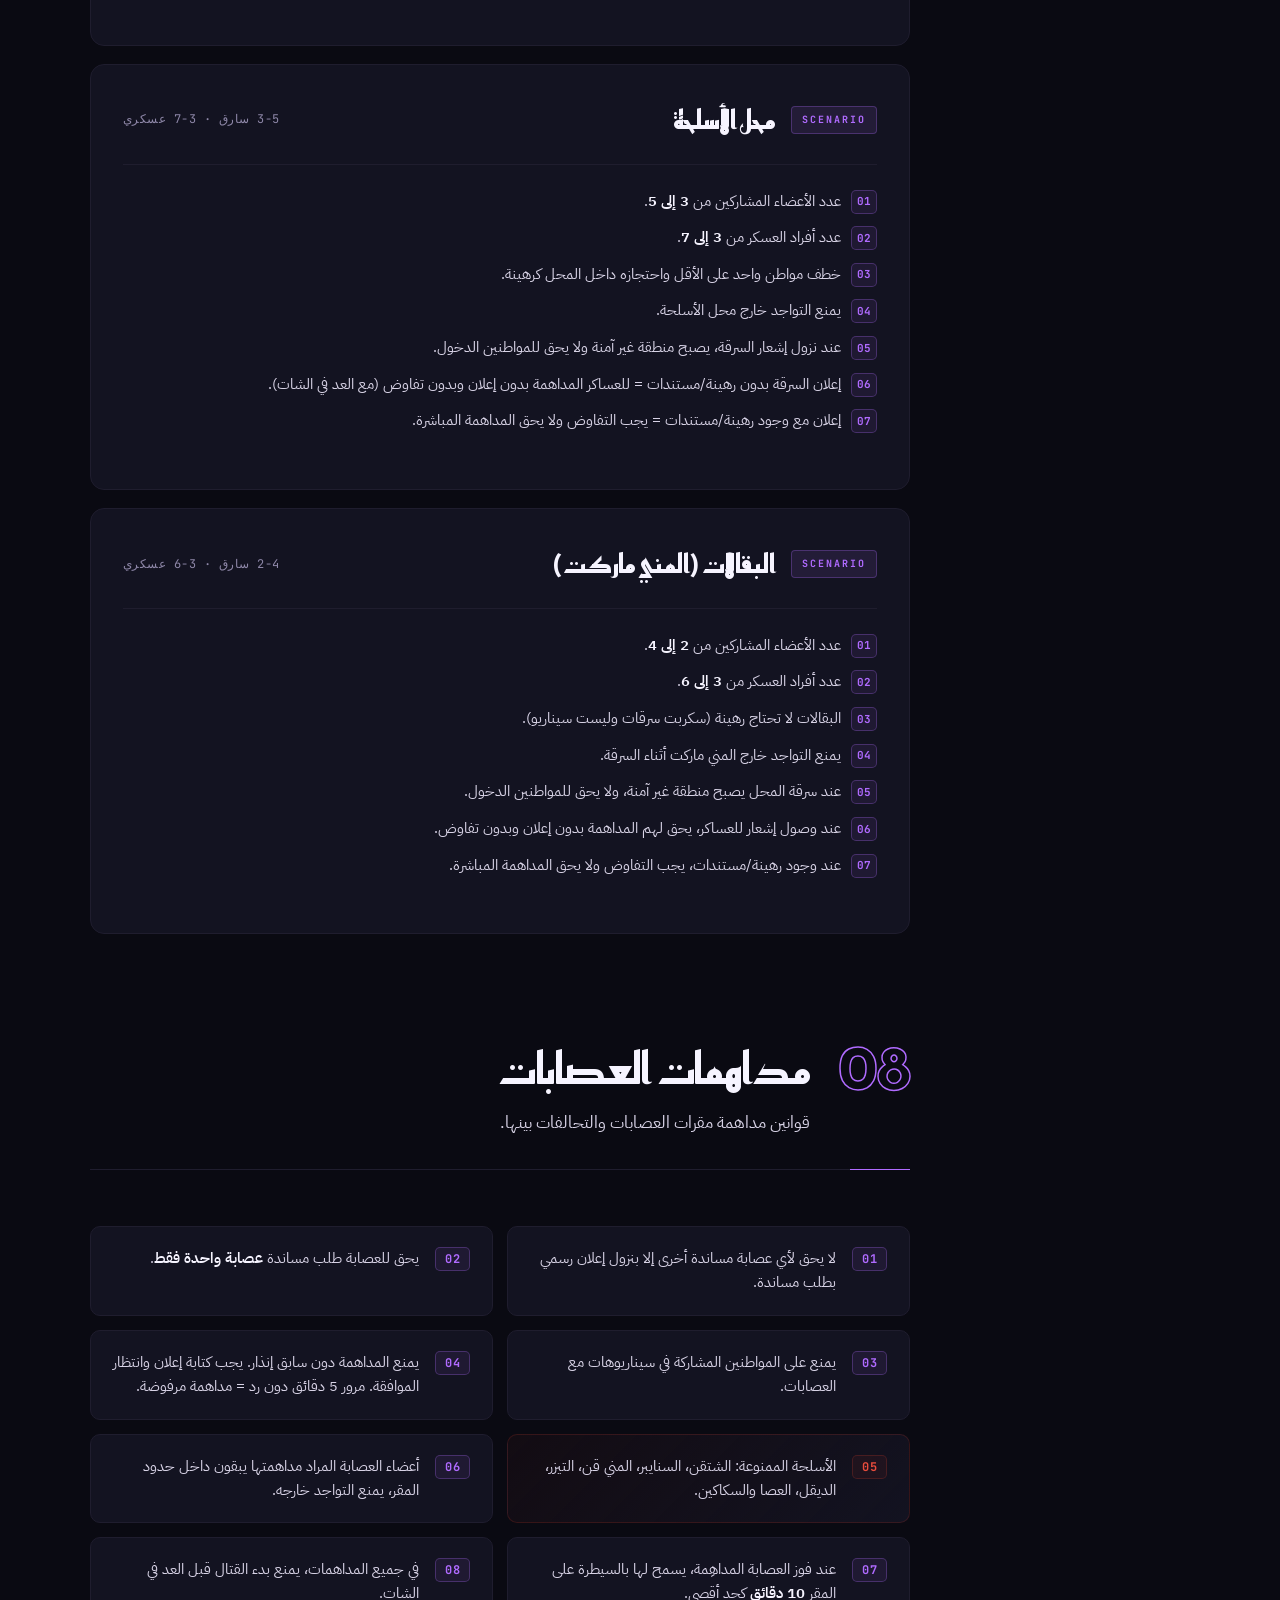
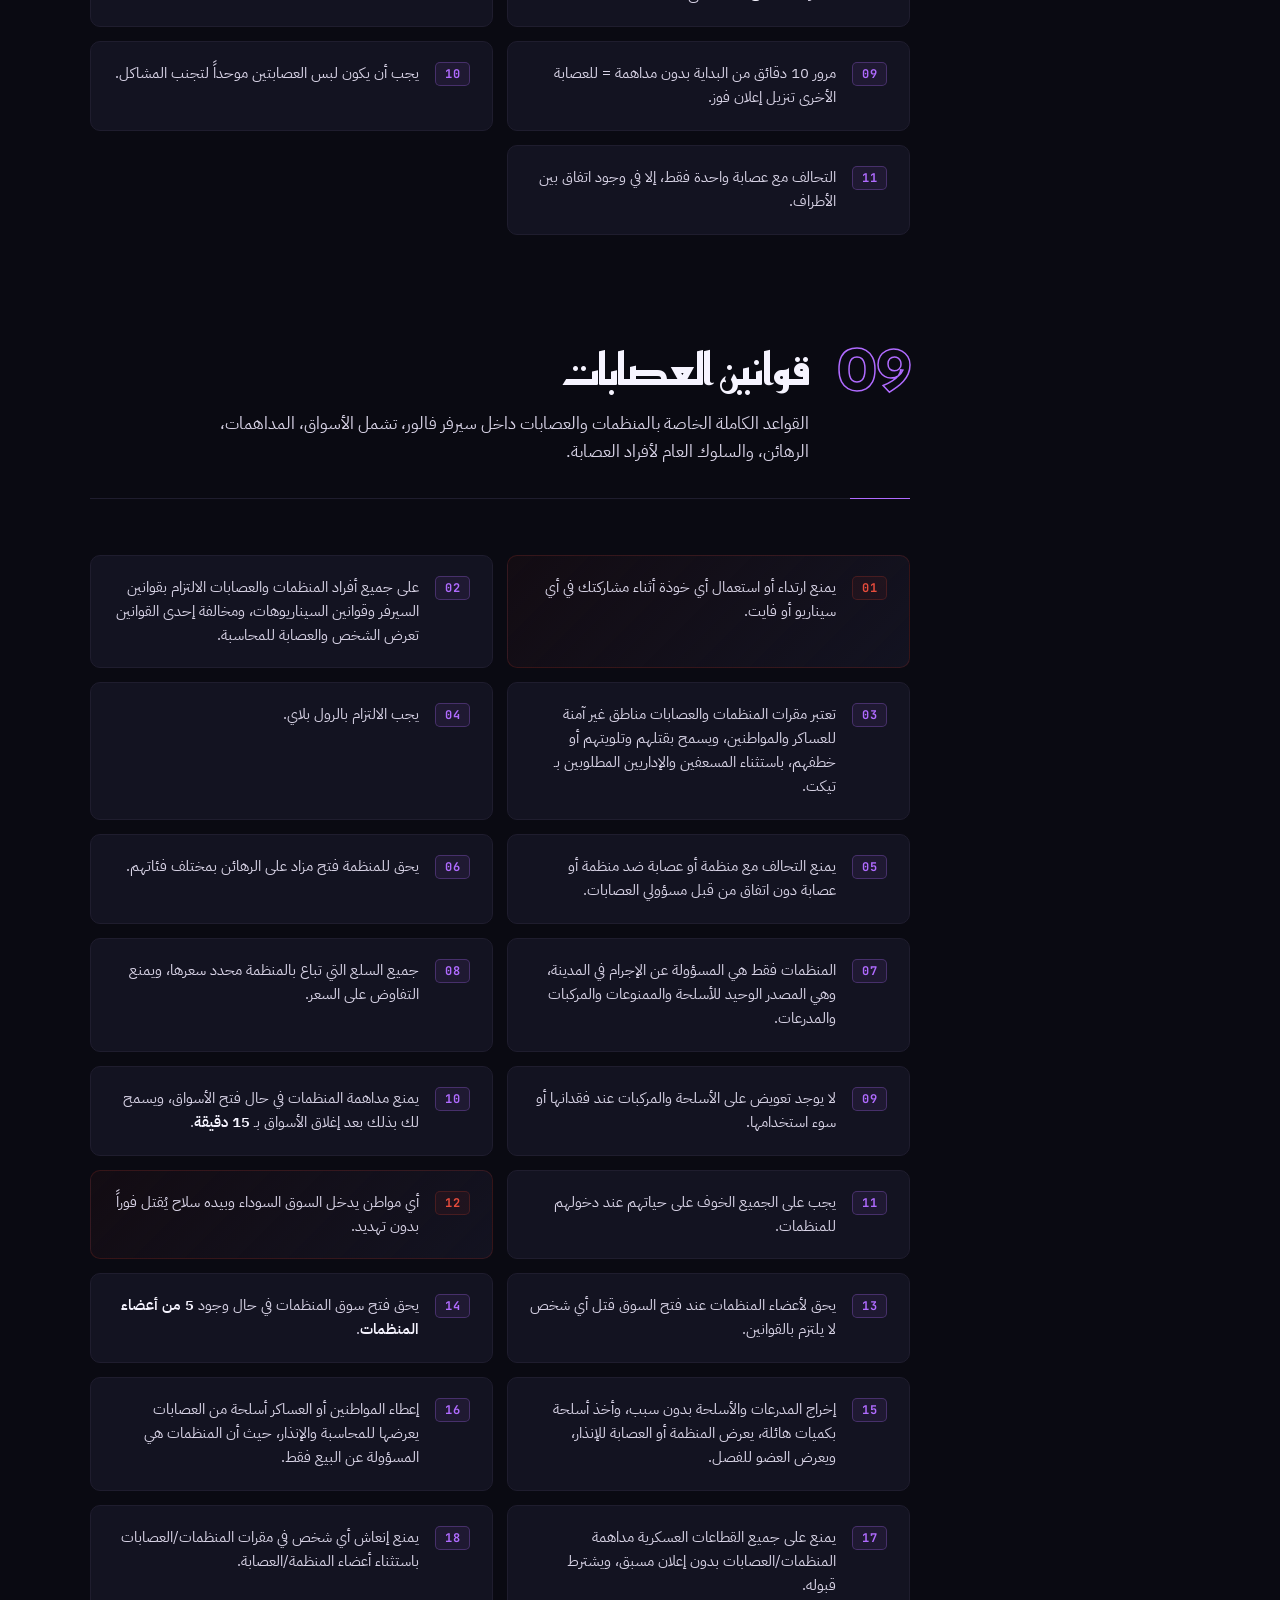
==== commit d23aa596: "Update rules to remove offensive terms" ====
--- a/index.html
+++ b/index.html
@@ -161,7 +161,7 @@
                 </article>
                 <article class="rule" id="discord-5">
                     <div class="rule-num">05</div>
-                    <p>يمنع الاستهزاء أو السخرية من الآخفالور.</p><a class="rule-link" href="#discord-5" data-copy="#discord-5" aria-label="نسخ رابط القانون">#</a>
+                    <p>يمنع الاستهزاء أو السخرية من الآخرين.</p><a class="rule-link" href="#discord-5" data-copy="#discord-5" aria-label="نسخ رابط القانون">#</a>
                 </article>
                 <article class="rule" id="discord-6">
                     <div class="rule-num">06</div>
@@ -177,7 +177,7 @@
                 </article>
                 <article class="rule" id="discord-9">
                     <div class="rule-num">09</div>
-                    <p>يمنع استفزاز أو مضايقة الآخفالور.</p><a class="rule-link" href="#discord-9" data-copy="#discord-9" aria-label="نسخ رابط القانون">#</a>
+                    <p>يمنع استفزاز أو مضايقة الآخرين.</p><a class="rule-link" href="#discord-9" data-copy="#discord-9" aria-label="نسخ رابط القانون">#</a>
                 </article>
                 <article class="rule" id="discord-10">
                     <div class="rule-num">10</div>
